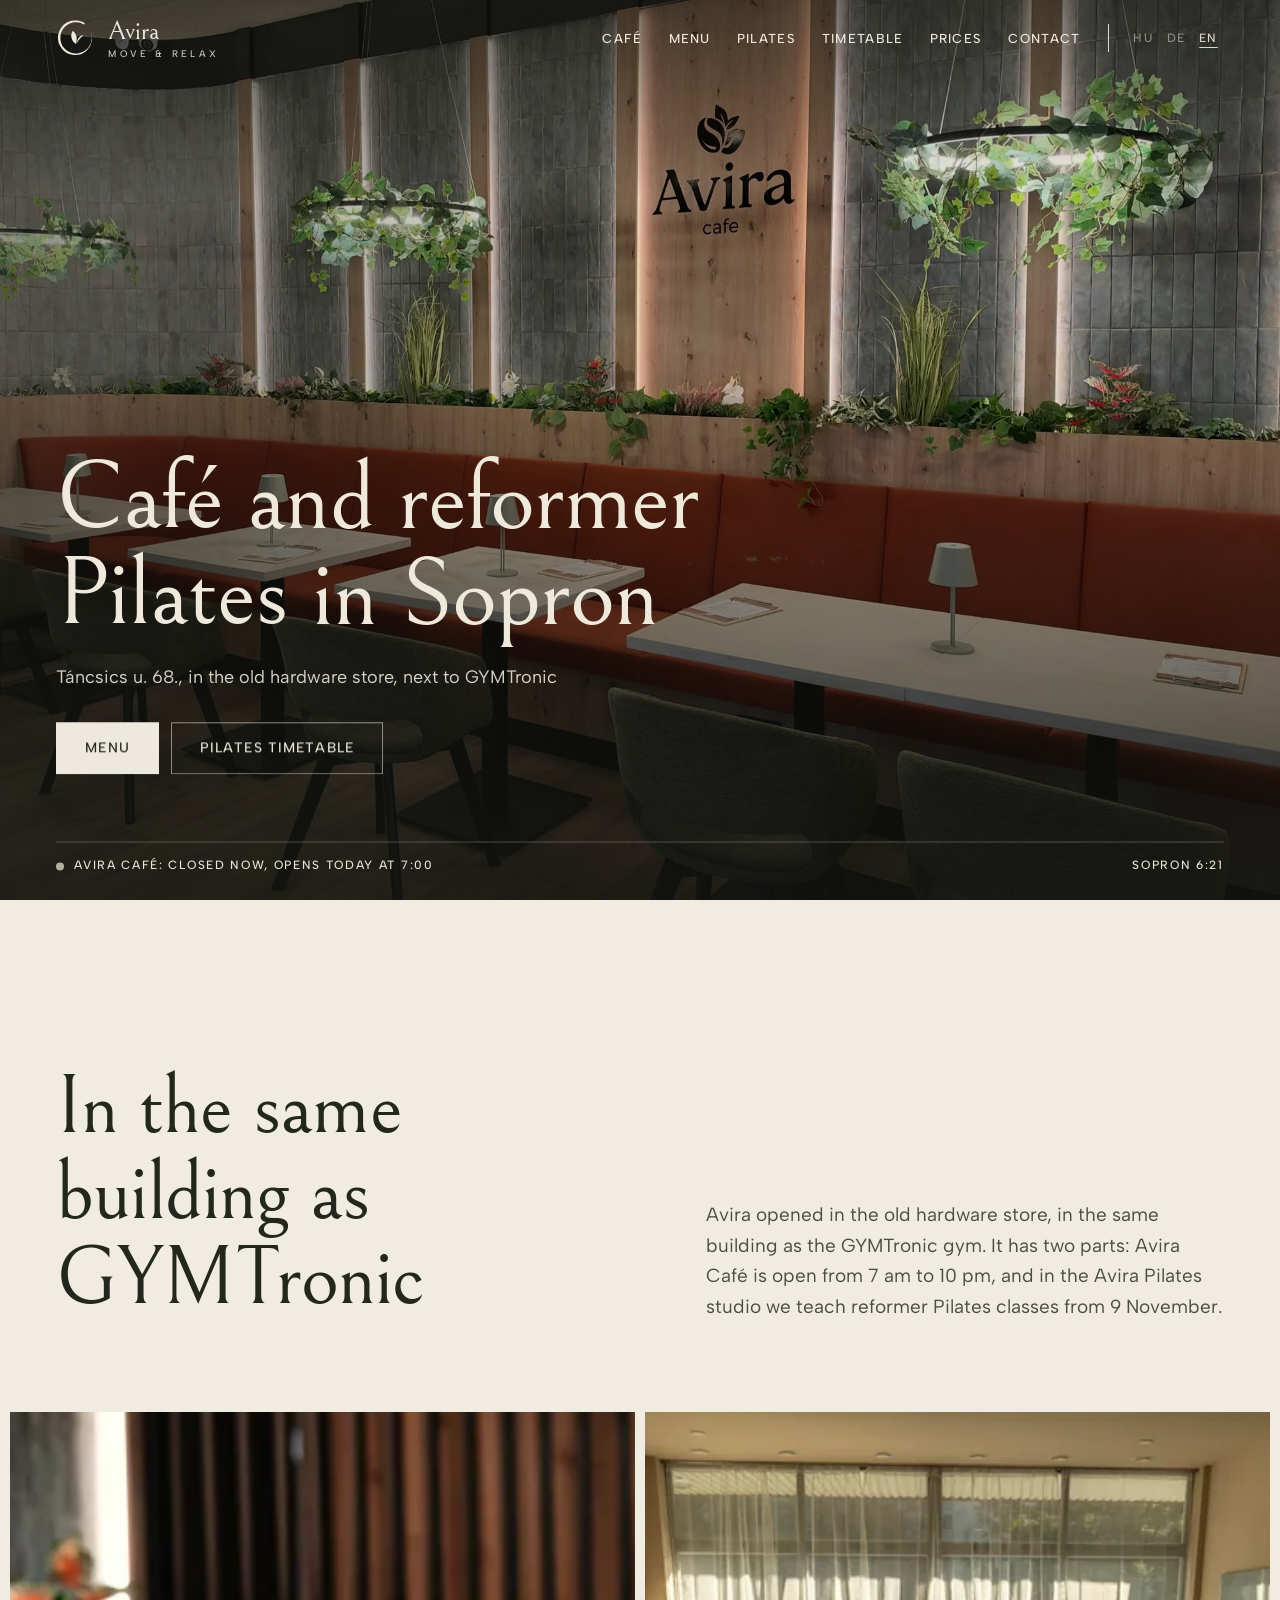
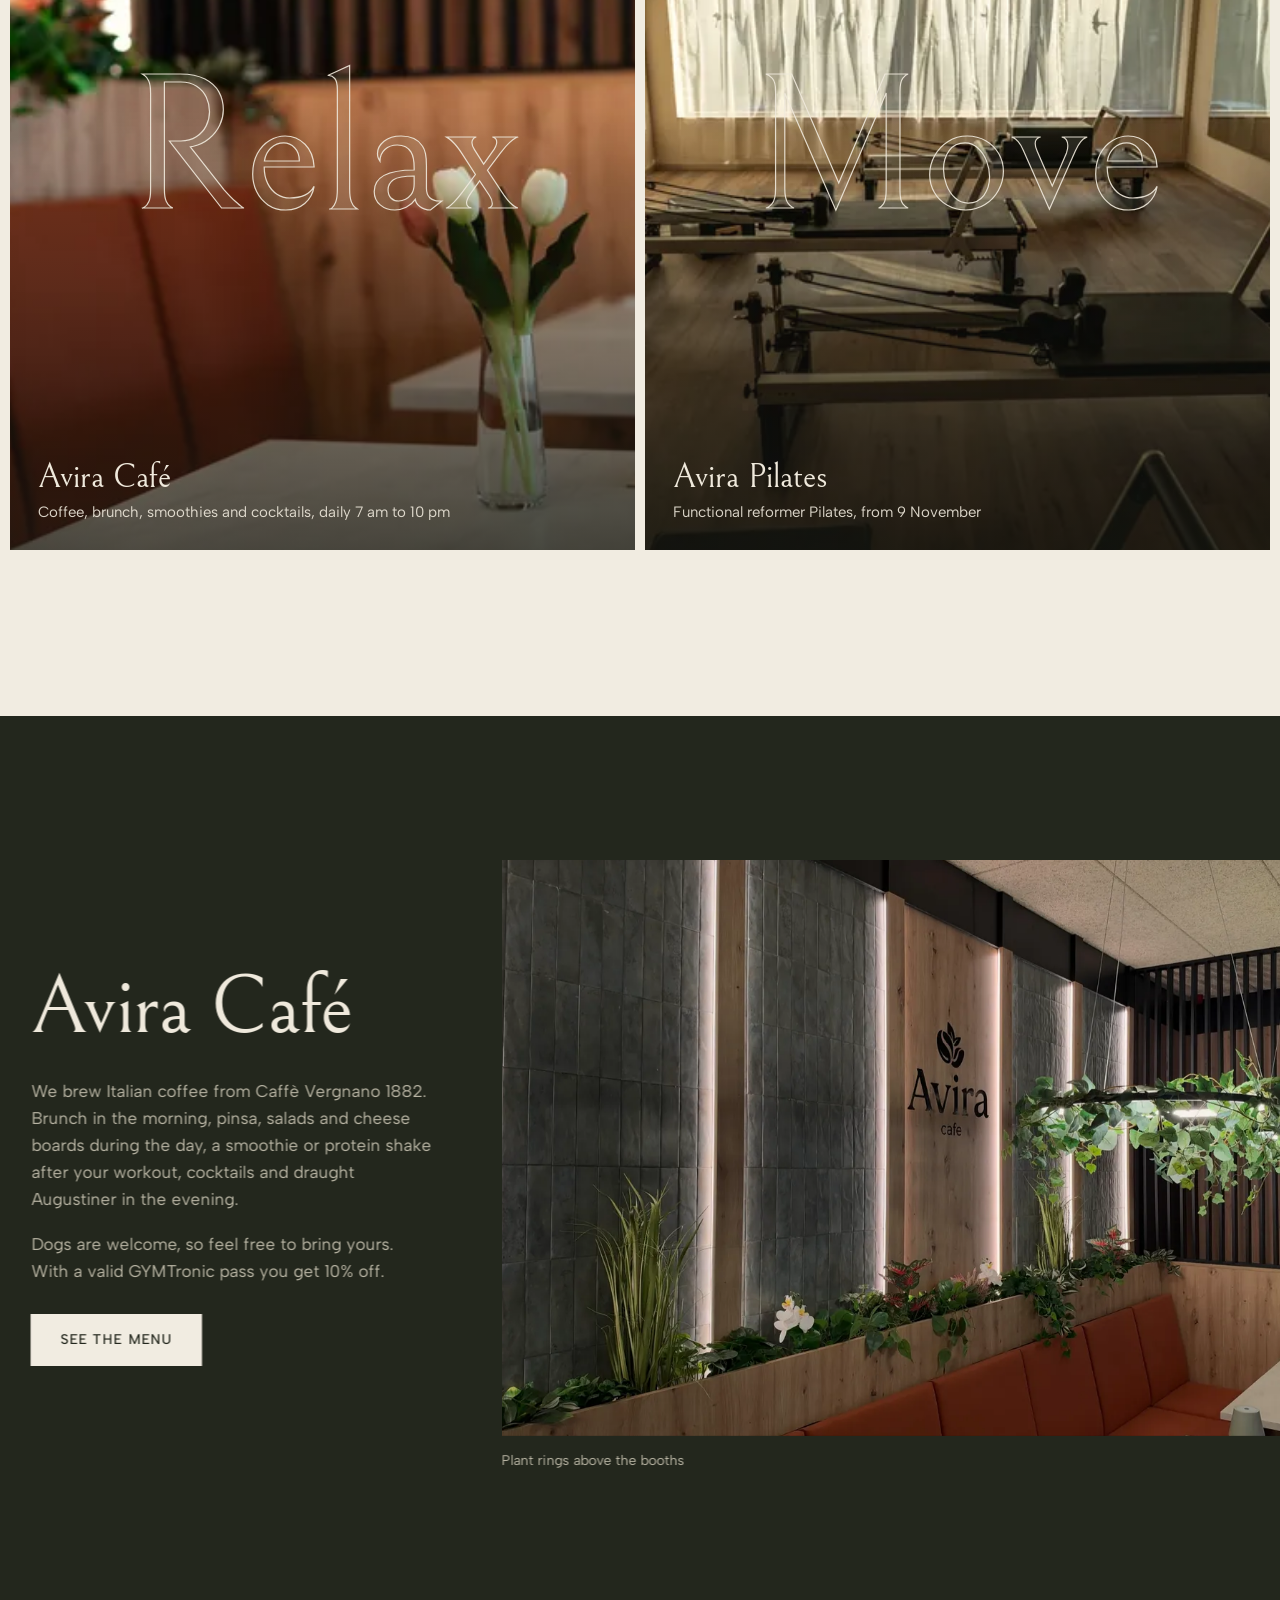
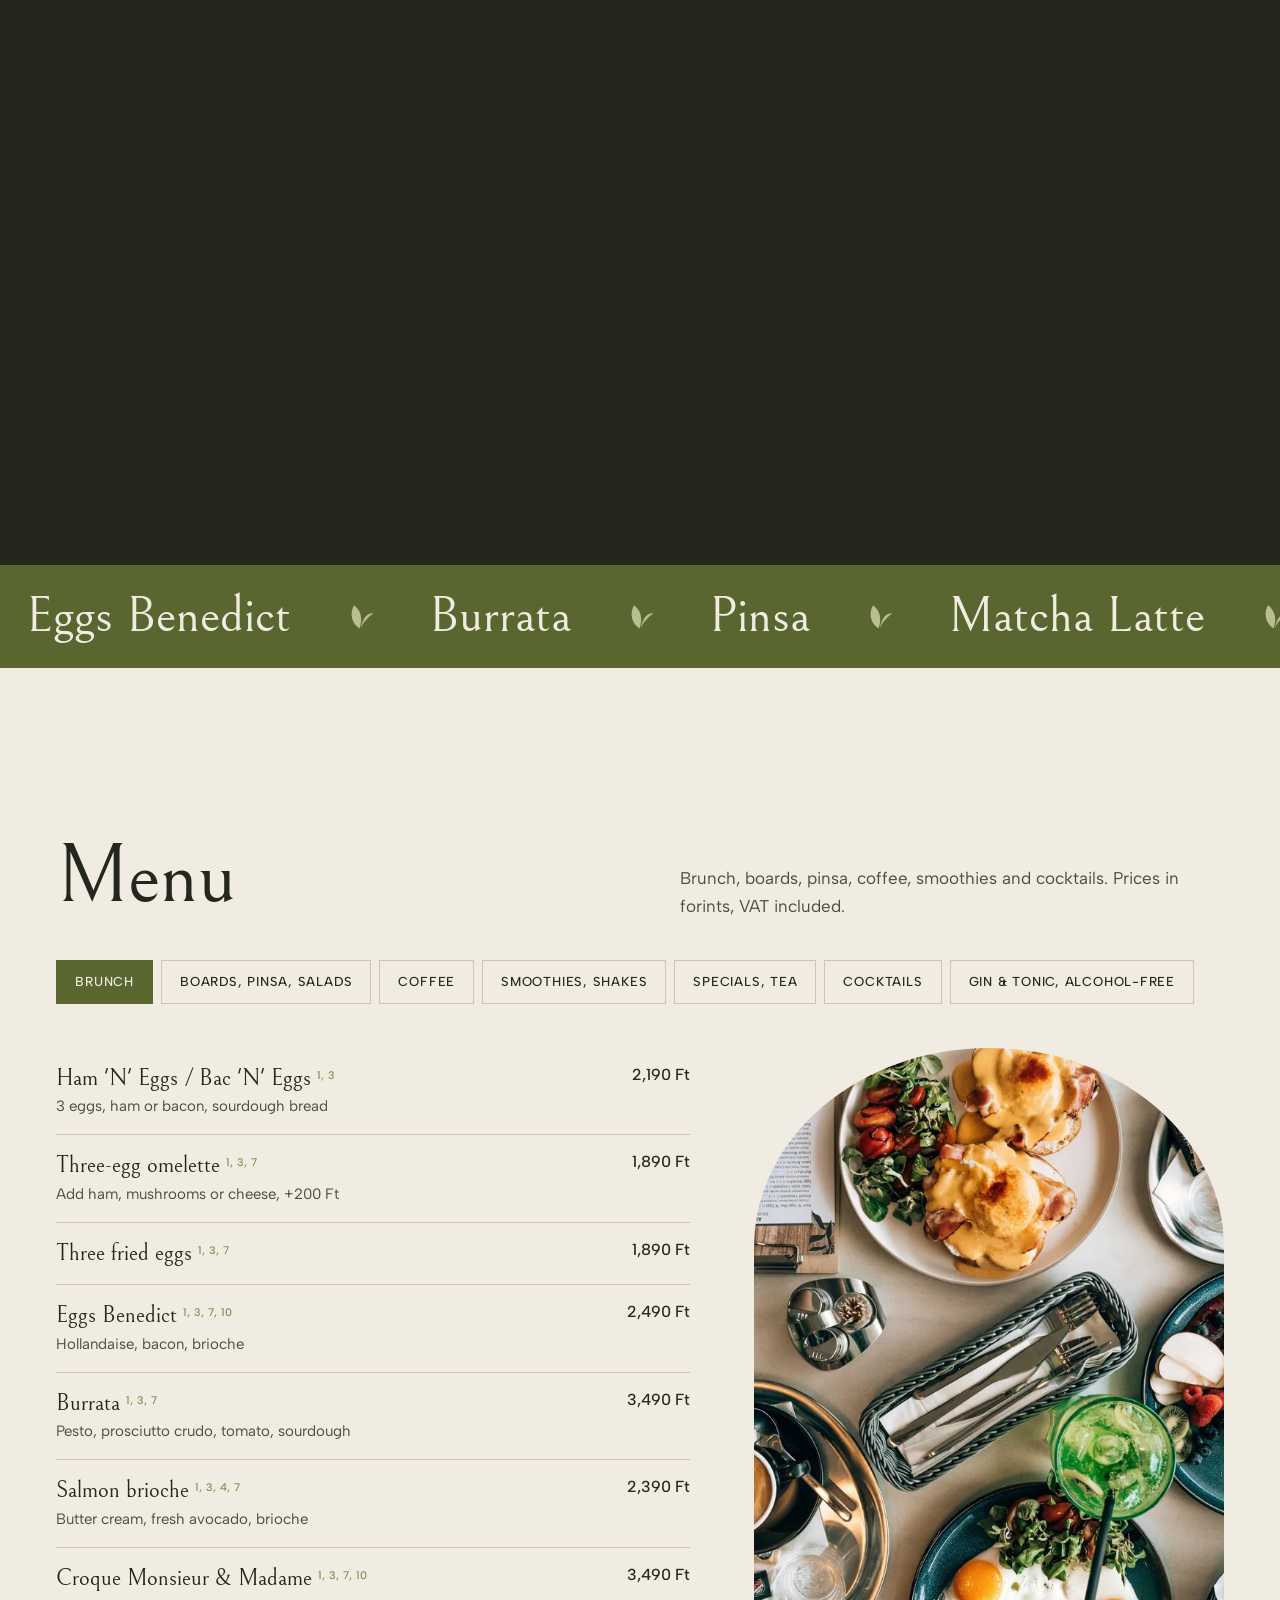
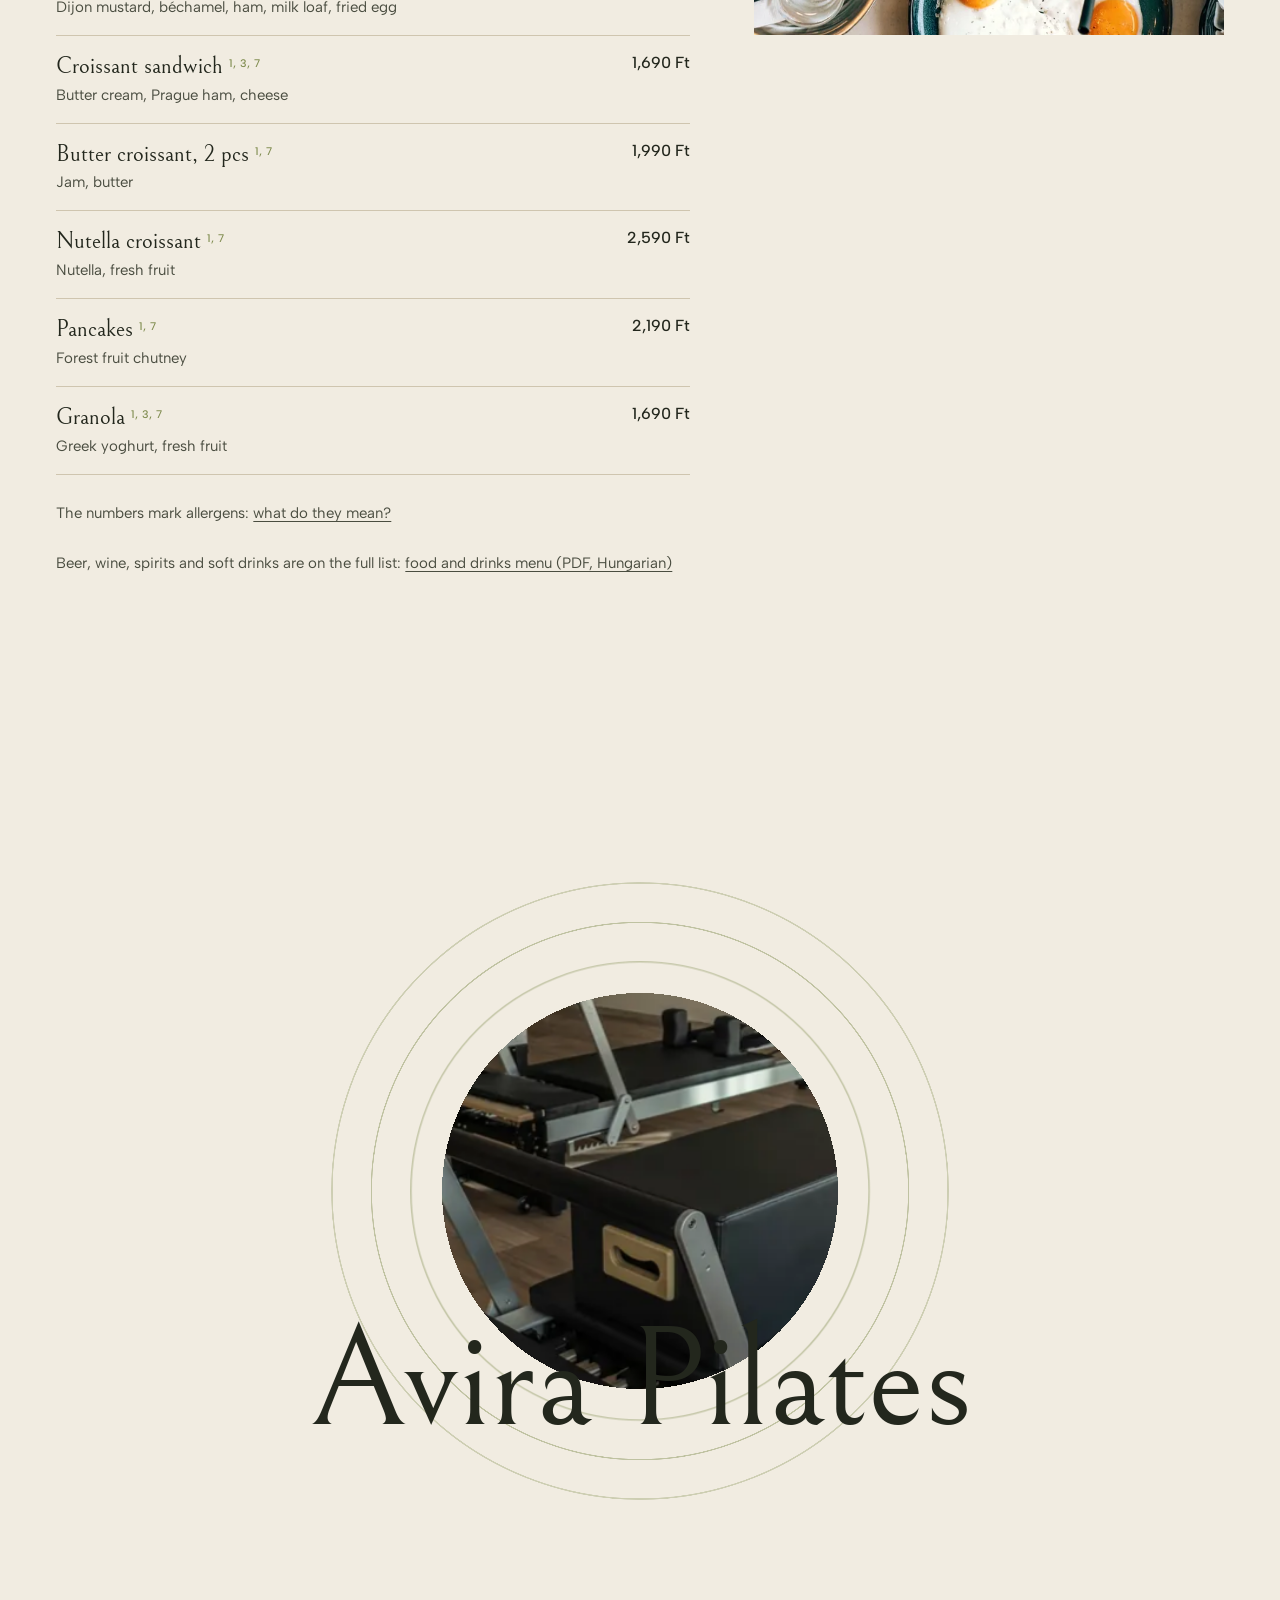
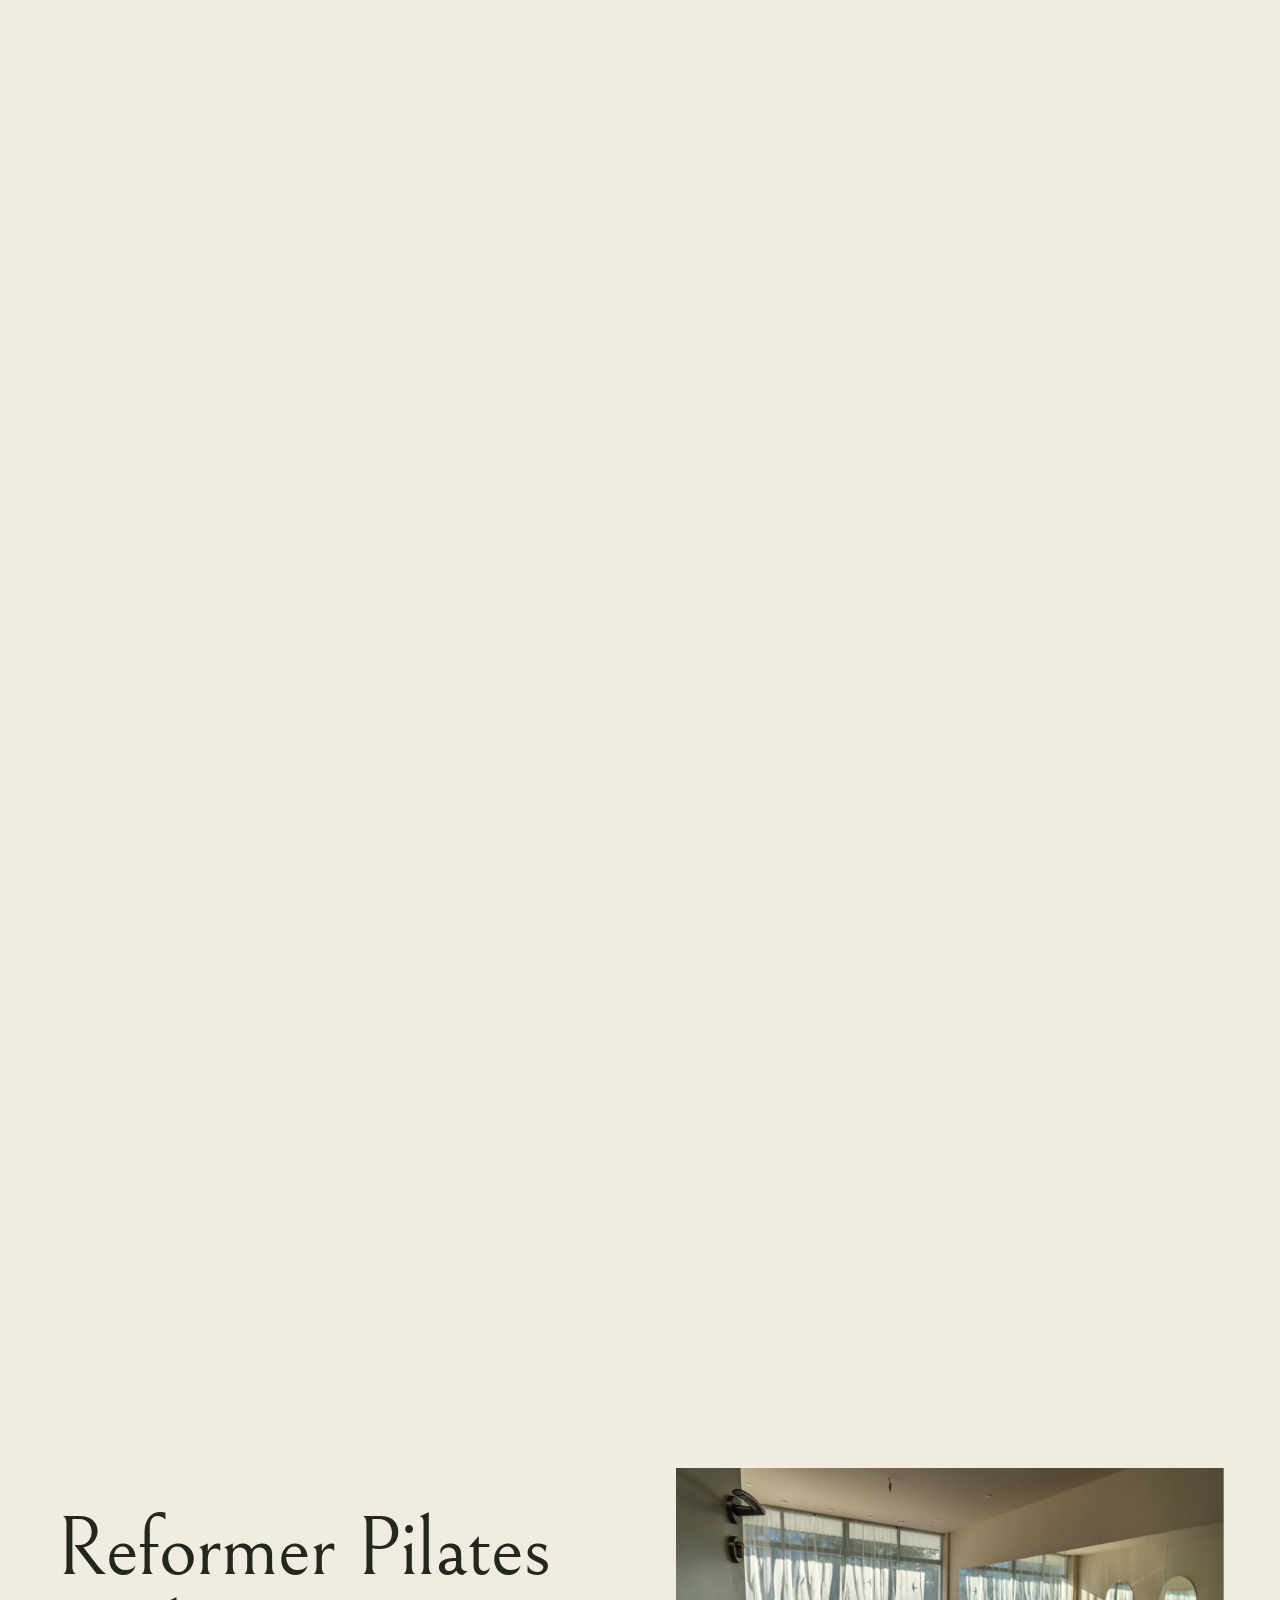
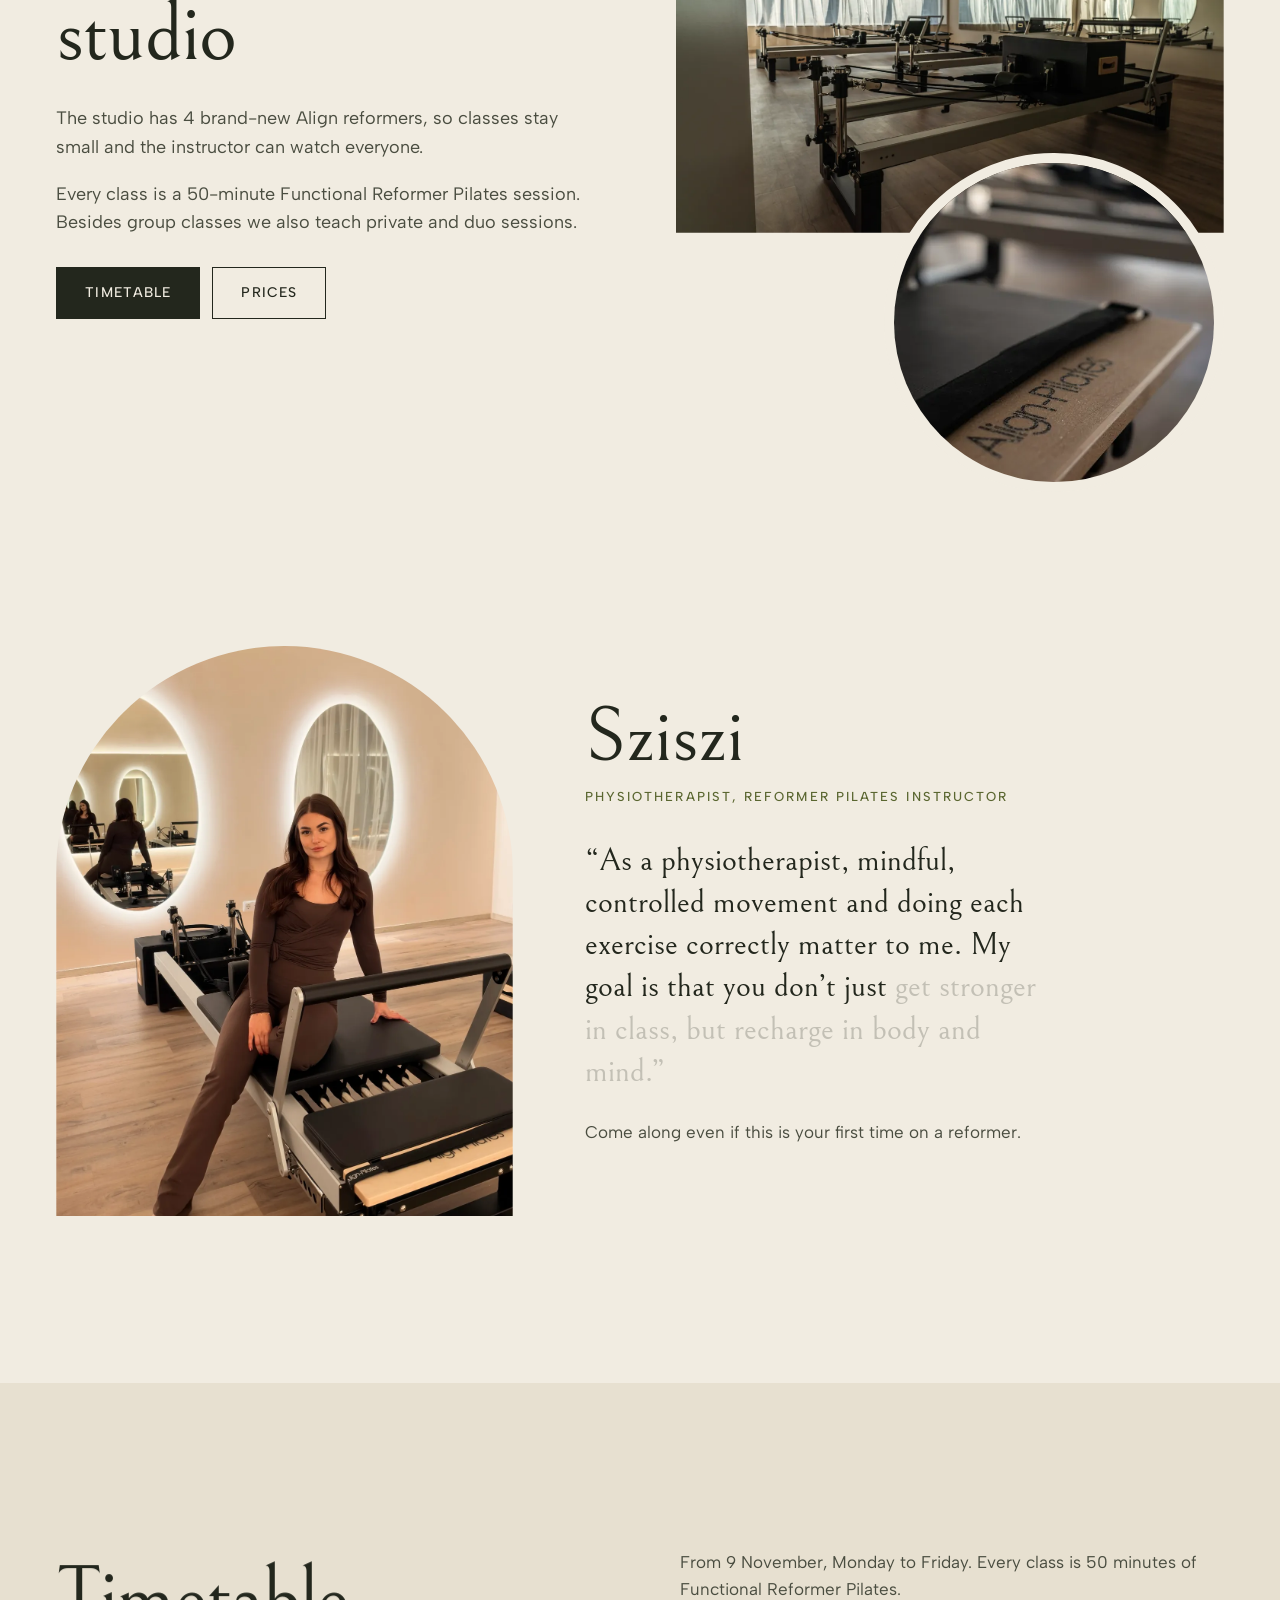
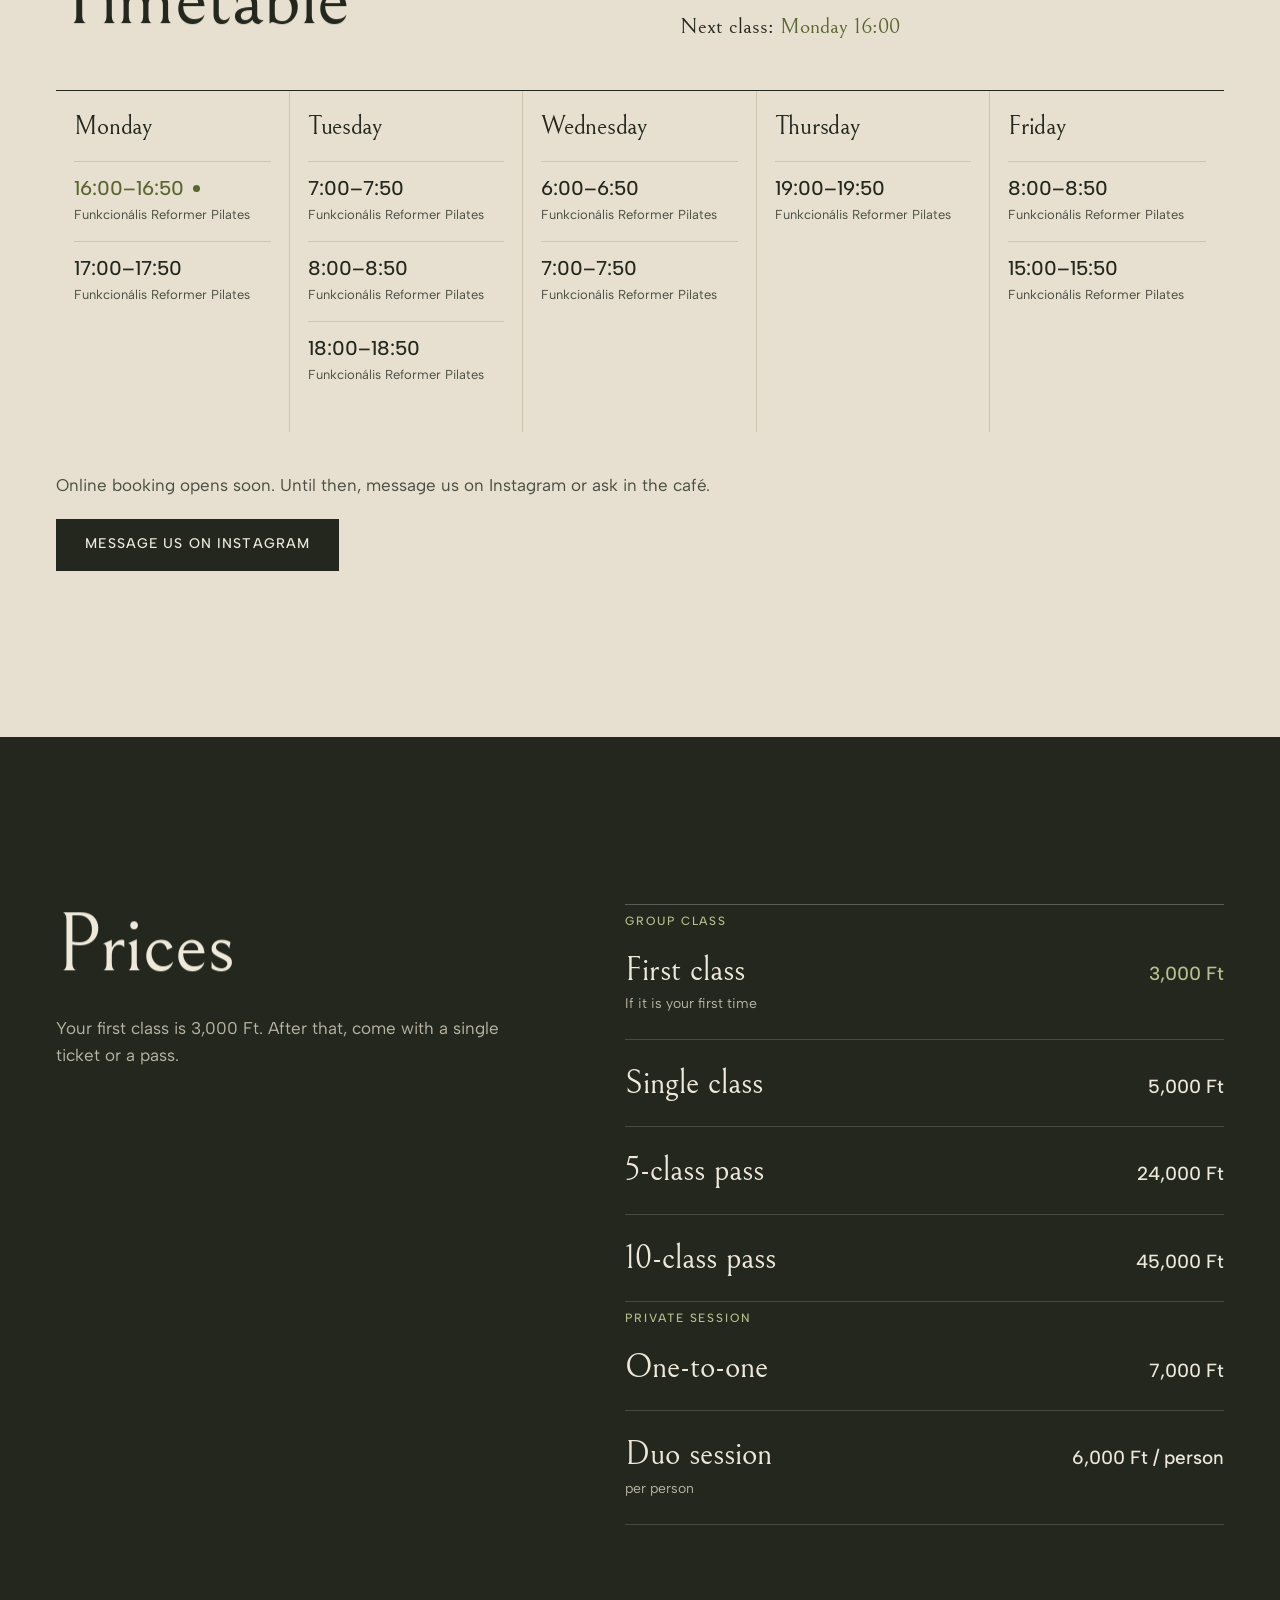
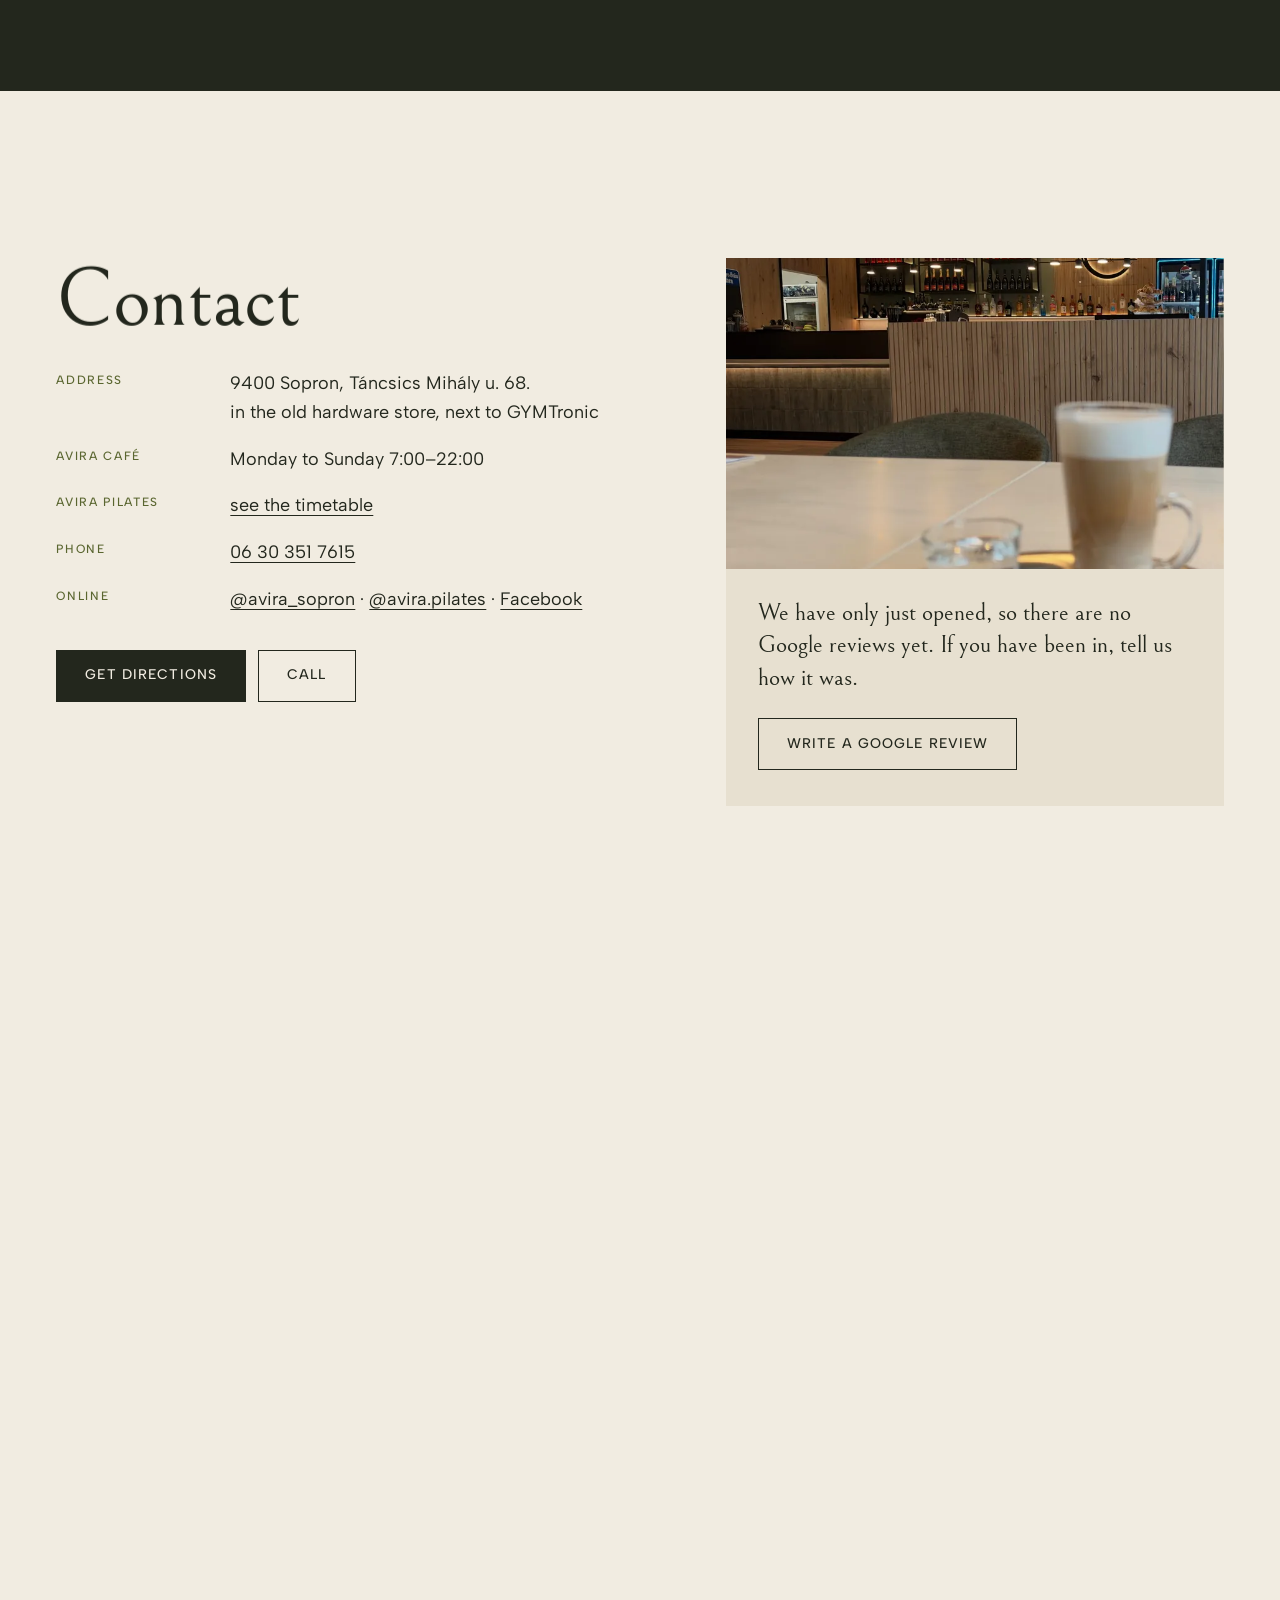
==== site/index.html @ c193406c "Avira Move & Relax bemutató oldal v1: kör-nyitány, térhatású nyitókép, körtükrön át a pilates teremb" ====
<!doctype html>
<html lang="hu" class="no-js">
<head>
<meta charset="utf-8">
<meta name="viewport" content="width=device-width, initial-scale=1, viewport-fit=cover">
<title>Avira Move &amp; Relax · Kávézó és reformer pilates Sopronban</title>
<meta name="description" content="Avira Café és Avira Pilates Sopronban, a Táncsics u. 68. alatt, a régi vasáruházban, a GYMTronic mellett. A kávézó minden nap 7 és 22 óra között van nyitva, a reformer pilates órák november 9-én indulnak.">
<meta name="robots" content="noindex">
<meta name="theme-color" content="#23271d">
<meta property="og:title" content="Avira Move & Relax, Sopron">
<meta property="og:description" content="Kávézó és reformer pilates stúdió a Táncsics u. 68. alatt.">
<meta property="og:image" content="img/cafe-boksz-1400.webp">
<link rel="icon" href="data:image/svg+xml,%3Csvg xmlns='http://www.w3.org/2000/svg' viewBox='0 0 40 40'%3E%3Crect width='40' height='40' fill='%23f1ece1'/%3E%3Cpath fill='%235a6630' d='M19.5 33C11 27 8 17 13.5 7c8 6 10 16 6 26zM21 33c3-8 8.5-12.5 14-17-6.5-.5-12 5-14 17z'/%3E%3C/svg%3E">
<link rel="preload" href="fonts/bellefair-latin-400-normal.woff2" as="font" type="font/woff2" crossorigin>
<link rel="preload" href="fonts/albert-sans-latin-400-normal.woff2" as="font" type="font/woff2" crossorigin>
<link rel="preload" href="img/cafe-boksz-1400.webp?v=1" as="image" media="(max-width: 1100px)">
<link rel="preload" href="img/cafe-boksz-2200.webp?v=1" as="image" media="(min-width: 1101px)">
<link rel="stylesheet" href="css/style.css?v=1">
<script>
  (function () {
    var h = document.documentElement; h.className = h.className.replace('no-js', 'js');
    var q = location.search, rm = matchMedia('(prefers-reduced-motion: reduce)').matches, sd = navigator.connection && navigator.connection.saveData;
    var seen = false; try { seen = sessionStorage.getItem('avira-gate') === '1'; } catch (e) {}
    if (!seen && !location.hash && !rm && !sd && q.indexOf('nogate') < 0 && (window.scrollY || 0) < 40) {
      h.classList.add('gate-on');
      setTimeout(function () { if (!h.classList.contains('gate-run')) h.classList.remove('gate-on'); }, 3000);
    }
    try { var l = localStorage.getItem('avira-lang'); if (l && l !== 'hu') h.setAttribute('data-lang-pending', l); } catch (e) {}
  })();
</script>
</head>
<body>
<a class="skip" href="#hely" data-i18n="skip">Ugrás a tartalomhoz</a>

<svg width="0" height="0" style="position:absolute" aria-hidden="true">
  <defs>
    <path id="enso" d="M54.4 -87.0 L52.2 -89.7 L49.7 -91.9 L47.1 -93.9 L44.3 -95.6 L41.4 -97.2 L38.4 -98.6 L35.3 -99.9 L31.9 -100.1 L28.8 -101.2 L25.7 -102.3 L22.6 -103.3 L19.4 -104.2 L16.2 -105.0 L12.9 -105.7 L9.6 -106.3 L6.3 -106.6 L3.0 -106.8 L-0.4 -106.8 L-3.7 -106.7 L-7.0 -106.5 L-10.4 -106.2 L-13.7 -106.0 L-17.0 -105.7 L-20.4 -105.4 L-23.7 -105.0 L-27.1 -104.5 L-30.4 -103.9 L-33.7 -103.1 L-36.9 -102.2 L-40.2 -101.1 L-43.3 -99.8 L-46.4 -98.5 L-49.5 -97.1 L-52.6 -95.6 L-55.6 -94.0 L-58.7 -92.4 L-61.7 -90.8 L-64.6 -89.0 L-67.5 -87.1 L-70.2 -85.0 L-72.9 -82.8 L-75.4 -80.4 L-77.7 -78.0 L-80.0 -75.4 L-82.2 -72.7 L-84.3 -70.0 L-86.4 -67.3 L-88.5 -64.6 L-90.5 -61.9 L-92.5 -59.1 L-94.4 -56.2 L-96.2 -53.3 L-97.8 -50.2 L-99.3 -47.1 L-100.6 -44.0 L-101.8 -40.8 L-103.0 -37.5 L-104.1 -34.3 L-105.1 -31.0 L-106.1 -27.8 L-107.1 -24.5 L-108.0 -21.2 L-108.8 -17.8 L-109.5 -14.4 L-110.0 -11.0 L-110.3 -7.6 L-110.4 -4.1 L-110.3 -0.7 L-110.1 2.8 L-109.7 6.2 L-109.3 9.6 L-108.8 13.0 L-108.3 16.4 L-107.8 19.7 L-107.1 23.1 L-106.3 26.4 L-105.3 29.7 L-104.2 32.9 L-102.9 36.1 L-101.4 39.2 L-99.9 42.2 L-98.3 45.2 L-96.6 48.1 L-94.9 51.0 L-93.2 54.0 L-91.5 56.9 L-89.8 59.7 L-87.9 62.6 L-86.0 65.3 L-83.9 68.0 L-81.7 70.5 L-79.4 72.9 L-77.0 75.3 L-74.4 77.5 L-71.9 79.7 L-69.3 81.8 L-66.6 83.8 L-64.0 85.9 L-61.3 87.8 L-58.5 89.7 L-55.7 91.5 L-52.7 93.1 L-49.7 94.5 L-46.6 95.7 L-43.4 96.8 L-40.3 97.8 L-37.1 98.6 L-33.9 99.4 L-30.7 100.2 L-27.5 100.9 L-24.3 101.7 L-21.1 102.3 L-17.9 102.9 L-14.6 103.3 L-11.4 103.6 L-8.1 103.7 L-4.9 103.7 L-1.6 103.6 L1.6 103.3 L4.8 103.1 L8.0 102.7 L11.2 102.4 L14.4 102.0 L17.6 101.6 L20.8 101.1 L23.9 100.4 L27.0 99.6 L30.1 98.6 L33.1 97.4 L36.0 96.1 L38.9 94.6 L41.7 93.1 L44.5 91.5 L47.2 89.9 L49.9 88.2 L52.6 86.6 L55.2 84.8 L57.8 83.0 L60.3 81.0 L62.6 78.9 L64.9 76.7 L67.1 74.4 L69.1 72.1 L71.1 69.6 L73.1 67.2 L75.0 64.8 L76.9 62.4 L78.8 59.9 L80.7 57.5 L82.5 55.0 L84.2 52.4 L85.8 49.7 L87.2 47.0 L88.5 44.1 L89.6 41.3 L90.5 38.3 L91.3 35.3 L92.4 32.4 L93.3 29.6 L94.3 26.6 L95.2 23.7 L96.0 20.8 L96.7 17.8 L97.3 14.8 L97.6 11.7 L97.8 8.6 L97.9 5.6 L97.8 2.5 L97.6 -0.5 L97.4 -3.6 L97.2 -6.6 L97.0 -9.7 L96.7 -12.7 L96.3 -15.7 L95.9 -18.7 L95.4 -21.7 L94.7 -24.7 L94.0 -27.7 L93.0 -30.6 L92.0 -33.5 L91.2 -33.2 L92.1 -30.3 L92.9 -27.4 L93.7 -24.5 L94.4 -21.5 L95.1 -18.6 L95.7 -15.6 L96.1 -12.6 L96.4 -9.6 L96.6 -6.6 L96.8 -3.6 L96.6 -0.5 L96.3 2.5 L96.0 5.5 L95.5 8.4 L95.0 11.4 L94.6 14.3 L94.1 17.3 L93.6 20.2 L93.0 23.2 L92.4 26.1 L91.6 29.0 L90.7 31.9 L89.6 34.7 L88.2 37.3 L86.7 39.9 L85.2 42.5 L83.7 45.1 L82.2 47.6 L80.7 50.2 L79.2 52.7 L77.6 55.2 L75.9 57.7 L74.1 60.1 L72.2 62.4 L70.1 64.5 L68.0 66.6 L65.7 68.5 L63.4 70.3 L61.0 72.1 L58.6 73.8 L56.2 75.5 L53.8 77.2 L51.4 78.9 L48.9 80.5 L46.4 82.0 L43.8 83.3 L41.1 84.6 L38.4 85.7 L35.6 86.7 L32.8 87.6 L30.1 88.5 L27.3 89.3 L24.5 90.1 L21.7 91.0 L18.9 91.8 L16.0 92.6 L13.2 93.3 L10.3 93.8 L7.3 94.2 L4.4 94.4 L1.4 94.5 L-1.5 94.4 L-4.4 94.3 L-7.4 94.0 L-10.3 93.8 L-13.2 93.4 L-16.2 93.1 L-19.1 92.7 L-22.0 92.1 L-24.9 91.5 L-27.7 90.7 L-30.5 89.7 L-33.3 88.5 L-35.9 87.3 L-38.6 85.9 L-41.1 84.5 L-43.7 83.1 L-46.3 81.7 L-48.8 80.2 L-51.4 78.8 L-53.9 77.3 L-56.4 75.7 L-58.9 74.1 L-61.2 72.3 L-63.5 70.3 L-65.6 68.3 L-67.7 66.2 L-69.7 64.1 L-71.7 61.9 L-73.7 59.7 L-75.7 57.4 L-77.6 55.2 L-79.5 52.9 L-81.3 50.5 L-83.0 48.0 L-84.5 45.4 L-85.9 42.8 L-87.1 40.0 L-88.1 37.2 L-89.1 34.4 L-90.0 31.5 L-90.8 28.7 L-91.6 25.8 L-92.4 23.0 L-93.1 20.1 L-93.8 17.2 L-94.4 14.3 L-94.8 11.3 L-95.1 8.3 L-95.3 5.4 L-95.3 2.4 L-95.2 -0.6 L-95.0 -3.6 L-94.8 -6.5 L-94.6 -9.5 L-94.4 -12.5 L-94.2 -15.4 L-93.9 -18.4 L-93.6 -21.4 L-93.1 -24.4 L-92.4 -27.3 L-91.5 -30.2 L-90.5 -33.0 L-89.4 -35.8 L-88.1 -38.5 L-86.8 -41.2 L-85.4 -43.9 L-84.0 -46.5 L-82.6 -49.2 L-81.1 -51.8 L-79.5 -54.3 L-77.8 -56.8 L-76.0 -59.2 L-74.0 -61.5 L-72.0 -63.7 L-69.8 -65.7 L-67.5 -67.7 L-65.2 -69.6 L-63.0 -71.5 L-60.7 -73.4 L-58.4 -75.3 L-56.0 -77.2 L-53.7 -79.1 L-51.3 -80.8 L-48.8 -82.5 L-46.3 -84.1 L-43.6 -85.5 L-40.9 -86.8 L-38.2 -88.0 L-35.4 -89.1 L-32.6 -90.1 L-29.8 -91.2 L-26.9 -92.2 L-24.1 -93.1 L-21.2 -94.0 L-18.3 -94.8 L-15.4 -95.5 L-12.4 -96.0 L-9.4 -96.3 L-6.4 -96.4 L-3.3 -96.4 L-0.3 -96.2 L2.7 -96.0 L5.7 -95.8 L8.6 -95.5 L11.6 -95.2 L14.6 -94.9 L17.6 -94.5 L20.5 -94.0 L23.5 -93.4 L26.4 -92.7 L29.3 -91.8 L31.8 -89.8 L34.5 -88.7 L37.3 -87.6 L40.1 -86.5 L42.8 -85.4 L45.6 -84.3 L48.5 -83.3 L51.6 -82.6Z"/>
    <path id="leaf" d="M19.5 33C11 27 8 17 13.5 7c8 6 10 16 6 26zM21 33c3-8 8.5-12.5 14-17-6.5-.5-12 5-14 17z"/>
  </defs>
</svg>

<!-- nyitány: ecsetvonásos kör, benne a levél; a kör kinyílik, mögötte a kávézó -->
<div class="gate" id="gate" aria-hidden="true">
  <div class="gate__mark">
    <svg class="gate__enso" viewBox="-122 -122 244 244"><use href="#enso"/></svg>
    <svg class="gate__leaf" viewBox="0 0 40 40"><use href="#leaf"/></svg>
  </div>
  <p class="gate__word"><span>A</span><span>v</span><span>i</span><span>r</span><span>a</span></p>
  <p class="gate__sub">Move &amp; Relax</p>
  <div class="gate__hole"><div class="gate__ph"><img src="img/cafe-boksz-1400.webp?v=1" alt=""></div></div>
</div>

<header class="nav" id="nav">
  <a class="brand" href="#top" aria-label="Avira Move &amp; Relax">
    <svg class="brand__mark" viewBox="-122 -122 244 244" aria-hidden="true"><use href="#enso"/><svg x="-62" y="-66" width="124" height="124" viewBox="0 0 40 40"><use href="#leaf"/></svg></svg>
    <span class="brand__name">Avira<small>Move &amp; Relax</small></span>
  </a>
  <nav class="nav__links" id="navLinks" aria-label="Fő menü">
    <a href="#kavezo" data-i18n="nav.cafe">Kávézó</a>
    <a href="#etlap" data-i18n="nav.menu">Étlap</a>
    <a href="#pilates" data-i18n="nav.pilates">Pilates</a>
    <a href="#orarend" data-i18n="nav.time">Órarend</a>
    <a href="#arak" data-i18n="nav.prices">Árak</a>
    <a href="#elerhetoseg" data-i18n="nav.contact">Elérhetőség</a>
  </nav>
  <div class="nav__lang" role="group" aria-label="Nyelv">
    <button type="button" data-lang="hu" aria-pressed="true">HU</button>
    <button type="button" data-lang="de" aria-pressed="false">DE</button>
    <button type="button" data-lang="en" aria-pressed="false">EN</button>
  </div>
  <button class="burger" id="burger" type="button" aria-expanded="false" aria-controls="navLinks"><span class="sr" data-i18n="nav.open">Menü</span><i></i><i></i></button>
</header>

<main id="main">
  <section class="hero" id="top" data-cur="dark">
    <div class="hero__stack">
      <img class="hero__img" src="img/cafe-boksz-1400.webp?v=1" srcset="img/cafe-boksz-800.webp?v=1 800w, img/cafe-boksz-1400.webp?v=1 1400w, img/cafe-boksz-2200.webp?v=1 2200w" sizes="100vw" alt="Az Avira Café terrakotta színű bokszai, fölöttük növénykoszorús lámpák a lécfal előtt" fetchpriority="high">
    </div>
    <div class="hero__shade" aria-hidden="true"></div>
    <div class="hero__in">
      <h1 class="hero__title" id="heroTitle" data-i18n="hero.title">Kávézó és reformer pilates Sopronban</h1>
      <p class="hero__addr" data-i18n="hero.addr">Táncsics u. 68., a régi vasáruházban, a GYMTronic mellett</p>
      <div class="hero__btns">
        <a class="btn btn--light" href="#etlap" data-i18n="hero.menu">Étlap</a>
        <a class="btn btn--ghost" href="#orarend" data-i18n="hero.time">Pilates órarend</a>
      </div>
    </div>
    <div class="hero__bar">
      <p class="live" id="live"><i class="live__dot"></i><span id="liveTxt">Avira Café: minden nap 7–22</span></p>
      <p class="hero__clock" aria-hidden="true">Sopron <span id="clock">--:--</span></p>
    </div>
  </section>

  <section class="sec hely" id="hely">
    <div class="wrap hely__head">
      <h2 class="lm" data-i18n="hely.title">Egy épületben a GYMTronic edzőteremmel</h2>
      <p class="hely__p" data-i18n="hely.p">Az Avira a régi vasáruházban nyílt meg, ugyanott, ahol a GYMTronic edzőterem van. Két részből áll: az Avira Café reggel 7-től este 10-ig vár, az Avira Pilates stúdióban pedig november 9-től tartunk reformer pilates órákat.</p>
    </div>
    <div class="duo" id="duo">
      <a class="duo__p duo__p--relax" href="#kavezo">
        <span class="duo__ph"><img src="img/cafe-tulipan-1400.webp?v=1" srcset="img/cafe-tulipan-800.webp?v=1 800w, img/cafe-tulipan-1400.webp?v=1 1400w" sizes="(min-width: 900px) 60vw, 100vw" alt="Tulipánok a kávézó asztalán, mögöttük a lécfal" loading="lazy"></span>
        <span class="duo__big" aria-hidden="true">Relax</span>
        <span class="duo__txt"><b>Avira Café</b><span data-i18n="duo.cafe">Kávé, brunch, smoothie és koktél, minden nap 7–22</span></span>
      </a>
      <a class="duo__p duo__p--move" href="#pilates">
        <span class="duo__ph"><img src="img/pilates-terem-1400.webp?v=1" srcset="img/pilates-terem-800.webp?v=1 800w, img/pilates-terem-1400.webp?v=1 1400w" sizes="(min-width: 900px) 60vw, 100vw" alt="Reformer gépek a világos pilates teremben, kerek tükrökkel" loading="lazy"></span>
        <span class="duo__big" aria-hidden="true">Move</span>
        <span class="duo__txt"><b>Avira Pilates</b><span data-i18n="duo.pil">Funkcionális reformer pilates, november 9-től</span></span>
      </a>
    </div>
  </section>

  <section class="sec tour" id="kavezo" data-cur="dark">
    <div class="tour__pin" id="tourPin">
     <div class="tour__stick">
      <div class="tour__track" id="tourTrack">
        <div class="tour__intro">
          <h2 class="lm" data-i18n="cafe.title">Avira Café</h2>
          <p data-i18n="cafe.p1">Olasz Caffè Vergnano 1882 kávét főzünk. Reggel brunch, napközben pinsa, saláta és sajttál, edzés után smoothie vagy fehérjeshake, este koktél és csapolt Augustiner.</p>
          <p data-i18n="cafe.p2">Kutyabarát hely vagyunk, a kutyádat is nyugodtan hozhatod. Érvényes GYMTronic-bérlettel 10% kedvezményt kapsz.</p>
          <a class="btn btn--light" href="#etlap" data-i18n="cafe.btn">Az étlap</a>
        </div>
        <figure class="tour__ph tour__ph--w"><span><img src="img/cafe-sarok-1400.webp?v=1" alt="" loading="lazy"></span><figcaption data-i18n="tour.c1">Növénykoszorúk a bokszok fölött</figcaption></figure>
        <figure class="tour__ph tour__ph--t"><span><img src="img/cafe-felirat-800.webp?v=1" alt="" loading="lazy"></span><figcaption data-i18n="tour.c2">Az Avira felirat a lécfalon</figcaption></figure>
        <figure class="tour__ph tour__ph--w"><span><img src="img/cafe-pult-1400.webp?v=1" alt="" loading="lazy"></span><figcaption data-i18n="tour.c3">A pult és a hűtővitrin</figcaption></figure>
        <figure class="tour__ph tour__ph--s"><span><img src="img/kutya-604.webp?v=1" alt="" loading="lazy"></span><figcaption data-i18n="tour.c4">Kutyabarát hely vagyunk</figcaption></figure>
        <figure class="tour__ph tour__ph--w"><span><img src="img/cafe-fotelek-1400.webp?v=1" alt="" loading="lazy"></span><figcaption data-i18n="tour.c5">Fotelek a kisebb asztaloknál</figcaption></figure>
        <figure class="tour__ph tour__ph--w"><span><img src="img/bar-polc-1400.webp?v=1" alt="" loading="lazy"></span><figcaption data-i18n="tour.c6">Koktélok és röviditalok este 10-ig</figcaption></figure>
      </div>
     </div>
    </div>
  </section>

  <div class="marq" id="marq" aria-hidden="true"><div class="marq__in" id="marqIn"></div></div>

  <section class="sec menu" id="etlap">
    <div class="wrap">
      <div class="menu__head">
        <h2 class="lm" data-i18n="menu.title">Étlap</h2>
        <p data-i18n="menu.lede">Brunch, tálak, pinsa, kávé, smoothie és koktél. Az árak forintban értendők, és tartalmazzák az ÁFA-t.</p>
      </div>
      <div class="tabs" role="tablist" id="tabs" aria-label="Étlap"></div>
      <div class="menu__body">
        <div class="menu__list" id="menuList" role="tabpanel"></div>
        <figure class="menu__photo" id="menuPhoto"><span><img alt="" loading="lazy"></span></figure>
      </div>
      <p class="menu__note"><span data-i18n="menu.al">A számok az allergéneket jelölik:</span> <button type="button" class="link" id="alBtn" aria-expanded="false" data-i18n="menu.alBtn">mit jelentenek?</button></p>
      <p class="menu__al" id="alList" hidden></p>
      <p class="menu__note"><span data-i18n="menu.more">Sörök, borok, röviditalok és üdítők a teljes itallapon:</span> <a class="link" href="https://58c84dc2-ad03-4c55-9b9d-f693c33d48b2.filesusr.com/ugd/da5e4c_2cfbd62332534d759f40d5adbd12f05f.pdf" target="_blank" rel="noopener" data-i18n="menu.pdf">étlap és itallap (PDF)</a></p>
    </div>
  </section>

  <section class="portal" id="portal" aria-label="Avira Pilates">
    <div class="portal__stage">
      <div class="portal__rings" aria-hidden="true"><i></i><i></i><i></i></div>
      <div class="portal__c" id="portalC">
        <div class="portal__img"><img src="img/pilates-tukor-1400.webp?v=1" srcset="img/pilates-tukor-800.webp?v=1 800w, img/pilates-tukor-1400.webp?v=1 1400w, img/pilates-tukor-2200.webp?v=1 2200w" sizes="100vw" alt="A pilates stúdió kerek tükrökkel, zöld növényfallal és reformer gépekkel" loading="lazy"></div>
      </div>
      <p class="portal__t" id="portalT"><span>Avira</span> <span>Pilates</span></p>
      <p class="portal__s" data-i18n="portal.s">Reformer pilates stúdió, november 9-től</p>
    </div>
  </section>

  <section class="sec pil" id="pilates">
    <div class="wrap pil__grid">
      <div class="pil__txt">
        <h2 class="lm" data-i18n="pil.title">Reformer pilates stúdió</h2>
        <p data-i18n="pil.p1">A stúdióban 4 vadonatúj Align reformer gép van, így az órákon kevesen vagytok, és az oktató mindenkire tud figyelni.</p>
        <p data-i18n="pil.p2">Minden óra 50 perces Funkcionális Reformer Pilates. Csoportos órák mellett egyéni és páros órát is tartunk.</p>
        <div class="pil__btns"><a class="btn btn--dark" href="#orarend" data-i18n="pil.btn1">Órarend</a><a class="btn btn--line" href="#arak" data-i18n="pil.btn2">Árak</a></div>
      </div>
      <figure class="pil__ph pil__ph--a"><span><img src="img/pilates-ablak-1400.webp?v=1" alt="Reformer gépek a nagy ablak előtt, függönyön átszűrődő fénnyel" loading="lazy"></span></figure>
      <figure class="pil__ph pil__ph--b"><span><img src="img/align-800.webp?v=1" alt="Align Pilates felirat a reformer gépen" loading="lazy"></span></figure>
    </div>
    <div class="wrap coach">
      <figure class="coach__ph"><span><img src="img/sziszi-1200.webp?v=1" alt="Sziszi, az Avira Pilates oktatója egy reformer gépen ül" loading="lazy"></span></figure>
      <div class="coach__txt">
        <p class="coach__name">Sziszi</p>
        <p class="coach__role" data-i18n="coach.role">gyógytornász, reformer pilates oktató</p>
        <blockquote class="coach__q" id="coachQ" data-i18n="coach.q">„Gyógytornászként fontos számomra a tudatos, kontrollált mozgás és a gyakorlatok helyes kivitelezése. Célom, hogy az órákon ne csak erősödj, hanem testileg-lelkileg is feltöltődj.”</blockquote>
        <p class="coach__p" data-i18n="coach.p">Akkor is gyere nyugodtan, ha most próbálnád ki először a reformer pilatest.</p>
      </div>
    </div>
  </section>

  <section class="sec week" id="orarend">
    <div class="wrap">
      <div class="week__head">
        <h2 class="lm" data-i18n="week.title">Órarend</h2>
        <p data-i18n="week.p">November 9-től, hétfőtől péntekig. Minden óra 50 perces Funkcionális Reformer Pilates.</p>
        <p class="week__next" id="weekNext"></p>
      </div>
      <div class="week__grid" id="weekGrid"></div>
      <p class="week__book" data-i18n="week.book">Az online foglalás hamarosan indul. Addig írj nekünk az Instagramon, vagy kérdezz a kávézóban.</p>
      <a class="btn btn--dark" href="https://www.instagram.com/avira.pilates/" target="_blank" rel="noopener" data-i18n="week.ig">Írok az Instagramon</a>
    </div>
  </section>

  <section class="sec price" id="arak" data-cur="dark">
    <div class="wrap price__grid">
      <div class="price__head">
        <h2 class="lm" data-i18n="price.title">Árak</h2>
        <p data-i18n="price.p">Az első alkalom 3 000 Ft. Utána jöhetsz alkalmi jeggyel vagy bérlettel.</p>
      </div>
      <ul class="price__list" id="priceList"></ul>
    </div>
  </section>

  <section class="sec contact" id="elerhetoseg">
    <div class="wrap contact__grid">
      <div>
        <h2 class="lm" data-i18n="contact.title">Elérhetőség</h2>
        <dl class="contact__dl">
          <dt data-i18n="contact.addr">Cím</dt><dd>9400 Sopron, Táncsics Mihály u. 68.<br><span data-i18n="contact.addr2">a régi vasáruházban, a GYMTronic mellett</span></dd>
          <dt data-i18n="contact.cafe">Avira Café</dt><dd data-i18n="contact.cafeH">Hétfőtől vasárnapig 7:00–22:00</dd>
          <dt data-i18n="contact.pil">Avira Pilates</dt><dd><a class="link" href="#orarend" data-i18n="contact.pilH">az órarend szerint</a></dd>
          <dt data-i18n="contact.tel">Telefon</dt><dd><a class="link" href="tel:+36303517615">06 30 351 7615</a></dd>
          <dt>Online</dt><dd><a class="link" href="https://www.instagram.com/avira_sopron/" target="_blank" rel="noopener">@avira_sopron</a> · <a class="link" href="https://www.instagram.com/avira.pilates/" target="_blank" rel="noopener">@avira.pilates</a> · <a class="link" href="https://www.facebook.com/p/Avira-Move-Relax-61593344377037/" target="_blank" rel="noopener">Facebook</a></dd>
        </dl>
        <div class="contact__btns">
          <a class="btn btn--dark" href="https://www.google.com/maps/dir/?api=1&amp;destination=47.690661,16.5730796" target="_blank" rel="noopener" data-i18n="contact.route">Útvonalterv</a>
          <a class="btn btn--line" href="tel:+36303517615" data-i18n="contact.call">Hívás</a>
        </div>
      </div>
      <div class="rev">
        <figure class="rev__ph"><span><img src="img/cafe-latte-800.webp?v=1" alt="Latte macchiato az asztalon, mellette egy pohár víz" loading="lazy"></span></figure>
        <p class="rev__t" data-i18n="rev.t">Most nyitottunk, ezért még nincs Google-véleményünk. Ha már jártál nálunk, írd meg, milyen volt.</p>
        <a class="btn btn--line" href="https://search.google.com/local/writereview?placeid=ChIJg4y4RAA7bEcRFUO5doP5UZs" target="_blank" rel="noopener" data-i18n="rev.btn">Vélemény írása a Google-on</a>
      </div>
    </div>
  </section>
</main>

<footer class="foot" id="foot" data-cur="dark">
  <div class="foot__mark" aria-hidden="true">
    <svg class="foot__enso" viewBox="-122 -122 244 244"><use href="#enso"/></svg>
    <p class="foot__word">Avira</p>
  </div>
  <div class="foot__grid wrap">
    <p><span class="foot__k" data-i18n="contact.addr">Cím</span>9400 Sopron, Táncsics M. u. 68.</p>
    <p><span class="foot__k" data-i18n="foot.open">Nyitvatartás</span><span data-i18n="foot.openV">Café: minden nap 7–22</span></p>
    <p><span class="foot__k" data-i18n="contact.tel">Telefon</span><a href="tel:+36303517615">06 30 351 7615</a></p>
  </div>
  <p class="foot__small wrap"><span data-i18n="foot.company">Üzemeltető: Hajnal Bolt Kft. · Üzletvezető: Meszlényi László</span> · <span data-i18n="foot.photos">Fotók: Avira Move &amp; Relax</span> · <button type="button" class="link" id="privBtn" aria-expanded="false" data-i18n="foot.priv">Adatkezelés</button><br><span class="foot__priv" id="priv" hidden data-i18n="foot.privT">Ez az oldal nem használ sütiket, és nem gyűjt személyes adatot. A választott nyelvet a böngésződ jegyzi meg.</span><span data-i18n="foot.demo">Bemutató oldal, nem az Avira hivatalos weboldala.</span> · <span data-i18n="foot.made">Készítette: kettő</span></p>
</footer>

<script src="js/gsap.min.js?v=1" defer></script>
<script src="js/ScrollTrigger.min.js?v=1" defer></script>
<script src="js/lenis.min.js?v=1" defer></script>
<script src="js/main.js?v=1" defer></script>
</body>
</html>
---- site/css/style.css ----
/* Avira Move & Relax – bemutató oldal. Színek a helyből: olívazöld logó, krém, világos tölgy lécfal, terrakotta boksz, sötét kőfal. */
@font-face { font-family: 'Bellefair'; font-weight: 300 400; font-style: normal; font-display: swap; src: url(../fonts/bellefair-latin-400-normal.woff2) format('woff2'); unicode-range: U+0000-00FF, U+0131, U+0152-0153, U+02BB-02BC, U+02C6, U+02DA, U+02DC, U+2000-206F, U+20AC, U+2122, U+2212, U+FEFF, U+FFFD; }
@font-face { font-family: 'Bellefair'; font-weight: 300 400; font-style: normal; font-display: swap; src: url(../fonts/bellefair-latin-ext-400-normal.woff2) format('woff2'); unicode-range: U+0100-02BA, U+02BD-02C5, U+02C7-02CC, U+02CE-02D7, U+02DD-02FF, U+1E00-1E9F, U+2020, U+20A0-20AB, U+20AD-20C0, U+2C60-2C7F, U+A720-A7FF; }
@font-face { font-family: 'Albert Sans'; font-weight: 400; font-display: swap; src: url(../fonts/albert-sans-latin-400-normal.woff2) format('woff2'); unicode-range: U+0000-00FF, U+2000-206F, U+20AC, U+2212; }
@font-face { font-family: 'Albert Sans'; font-weight: 400; font-display: swap; src: url(../fonts/albert-sans-latin-ext-400-normal.woff2) format('woff2'); unicode-range: U+0100-02BA, U+1E00-1E9F; }
@font-face { font-family: 'Albert Sans'; font-weight: 500; font-display: swap; src: url(../fonts/albert-sans-latin-500-normal.woff2) format('woff2'); unicode-range: U+0000-00FF, U+2000-206F, U+20AC; }
@font-face { font-family: 'Albert Sans'; font-weight: 500; font-display: swap; src: url(../fonts/albert-sans-latin-ext-500-normal.woff2) format('woff2'); unicode-range: U+0100-02BA, U+1E00-1E9F; }
@font-face { font-family: 'Albert Sans'; font-weight: 600; font-display: swap; src: url(../fonts/albert-sans-latin-600-normal.woff2) format('woff2'); unicode-range: U+0000-00FF, U+2000-206F, U+20AC; }
@font-face { font-family: 'Albert Sans'; font-weight: 600; font-display: swap; src: url(../fonts/albert-sans-latin-ext-600-normal.woff2) format('woff2'); unicode-range: U+0100-02BA, U+1E00-1E9F; }

:root {
  --cream: #f1ece1;
  --paper: #e7e0d0;
  --line: #cfc5af;
  --ink: #23271d;
  --ink-2: #4a4d40;
  --moss: #23271d;
  --moss-2: #2d3226;
  --olive: #5a6630;
  --olive-2: #7d8a4c;
  --olive-l: #b7bf8e;
  --oak: #c9a77f;
  --clay: #a8522f;
  --on-dark: #efe9dc;
  --on-dark-2: #b9b5a4;
  --serif: 'Bellefair', 'Iowan Old Style', Georgia, serif;
  --sans: 'Albert Sans', system-ui, -apple-system, 'Segoe UI', sans-serif;
  --gut: clamp(20px, 4.4vw, 64px);
  --max: 1320px;
  --pt: clamp(96px, 13vw, 180px);
  --ease: cubic-bezier(.16, 1, .3, 1);
  --fast: 200ms;
}
[hidden] { display: none !important; }
*, *::before, *::after { box-sizing: border-box; }
html { -webkit-text-size-adjust: 100%; background: var(--moss); }
html.lenis, html.lenis body { height: auto; }
.lenis.lenis-smooth { scroll-behavior: auto !important; }
.lenis.lenis-stopped { overflow: hidden; }
body { font-synthesis: none; margin: 0; background: var(--cream); color: var(--ink); font: 400 17px/1.6 var(--sans); -webkit-font-smoothing: antialiased; overflow-x: clip; }
img { display: block; max-width: 100%; height: auto; }
a { color: inherit; }
button { font: inherit; color: inherit; }
p { margin: 0 0 1em; max-width: 62ch; }
h1, h2, h3 { font-family: var(--serif); font-weight: 300; margin: 0; letter-spacing: -.01em; line-height: 1.04; }
h2 { font-size: clamp(42px, 6.4vw, 96px); margin-bottom: .32em; }
.sr { position: absolute; width: 1px; height: 1px; overflow: hidden; clip: rect(0 0 0 0); white-space: nowrap; }
.skip { position: fixed; left: 12px; top: -60px; z-index: 300; background: var(--ink); color: var(--cream); padding: 10px 16px; }
.skip:focus { top: 12px; }
:focus-visible { outline: 2px solid var(--olive-2); outline-offset: 3px; }
.wrap { width: min(100% - 2 * var(--gut), var(--max)); margin-inline: auto; }
.sec { position: relative; padding: var(--pt) 0; }
.sec[id] { scroll-margin-top: calc(100px - var(--pt)); }
.link { background: none; border: 0; padding: 0; cursor: pointer; text-decoration: underline; text-decoration-thickness: 1px; text-underline-offset: .22em; color: inherit; }
.link:hover { color: var(--olive); }

/* filmszemcse */
.grain body::after { content: ''; position: fixed; inset: 0; z-index: 250; pointer-events: none; background: url(../img/grain.png?v=1); opacity: .045; }

/* ------------------------------------------------ gombok: szögletesek, betűnként gördülő felirat */
.btn { --bg: var(--ink); --fg: var(--cream); position: relative; display: inline-flex; align-items: center; justify-content: center; min-height: 52px; padding: 0 28px; background: var(--bg); color: var(--fg); text-decoration: none; font: 500 14px/1 var(--sans); letter-spacing: .08em; text-transform: uppercase; border: 1px solid var(--bg); overflow: hidden; transition: background var(--fast) ease-out, color var(--fast) ease-out, border-color var(--fast) ease-out; }
.btn--light { --bg: var(--cream); --fg: var(--ink); }
.btn--dark { --bg: var(--ink); --fg: var(--cream); }
.btn--ghost { background: transparent; color: var(--on-dark); border-color: rgba(239, 233, 220, .55); }
.btn--line { background: transparent; color: var(--ink); border-color: var(--ink); }
.btn:hover { background: var(--olive); border-color: var(--olive); color: var(--cream); }
.btn .rl { display: inline-flex; white-space: pre; }
.btn .rl i { font-style: normal; display: inline-block; position: relative; transition: transform .5s var(--ease); transition-delay: calc(var(--i) * 18ms); }
.btn .rl i::after { content: attr(data-c); position: absolute; left: 0; top: 100%; }
.btn .rl { line-height: 1.2; height: 1.2em; overflow: hidden; }
.btn:hover .rl i { transform: translateY(-100%); }

/* ------------------------------------------------ nyitány */
.gate { display: none; }
.gate-on .gate { display: grid; place-items: center; position: fixed; inset: 0; z-index: 200; background: var(--cream); color: var(--olive); }
.gate-on body { overflow: hidden; }
.gate__mark { position: relative; width: min(46vmin, 300px); aspect-ratio: 1; display: grid; place-items: center; margin-top: -8vh; }
.gate__enso { position: absolute; inset: 0; width: 100%; height: 100%; fill: var(--olive); -webkit-mask: conic-gradient(from 32deg, #000 var(--a, 0deg), transparent 0); mask: conic-gradient(from 32deg, #000 var(--a, 0deg), transparent 0); }
@property --a { syntax: '<angle>'; inherits: false; initial-value: 0deg; }
.gate__leaf { width: 36%; fill: var(--olive); opacity: 0; transform: translateY(14px) scale(.9); }
.gate__word { position: absolute; left: 0; right: 0; top: calc(50% + min(23vmin, 150px) - 8vh + 26px); margin: 0 auto; max-width: none; text-align: center; font: 300 clamp(40px, 7vmin, 64px)/1 var(--serif); color: var(--ink); display: flex; justify-content: center; overflow: hidden; padding: .1em 0; }
.gate__word span { display: inline-block; transform: translateY(110%); }
.gate__sub { position: absolute; left: 0; right: 0; top: calc(50% + min(23vmin, 150px) - 8vh + 26px + clamp(56px, 9vmin, 84px)); margin: 0 auto; max-width: none; text-align: center; font: 500 12px/1 var(--sans); letter-spacing: .42em; text-transform: uppercase; color: var(--olive); opacity: 0; }
.gate__hole { position: absolute; left: 50%; top: calc(50% - 8vh); width: 150vmax; height: 150vmax; margin: -75vmax 0 0 -75vmax; border-radius: 50%; overflow: hidden; transform: scale(0); will-change: transform; }
.gate__ph { position: absolute; left: 50%; top: 50%; width: 100vw; height: 100lvh; margin: calc(-50lvh + 8vh) 0 0 -50vw; will-change: transform; }
.gate__ph::after { content: ''; position: absolute; inset: 0; background: linear-gradient(180deg, rgba(20, 22, 17, .55) 0%, rgba(20, 22, 17, 0) 22%, rgba(20, 22, 17, 0) 42%, rgba(20, 22, 17, .78) 100%), linear-gradient(90deg, rgba(20, 22, 17, .45), rgba(20, 22, 17, 0) 60%); }
.gate__ph img { width: 100%; height: 100%; object-fit: cover; object-position: 50% 62%; transform: scale(1.04); }

/* ------------------------------------------------ menüsor */
.nav { position: fixed; z-index: 100; inset: 0 0 auto; height: 76px; display: flex; align-items: center; gap: 28px; padding: 0 var(--gut); color: var(--on-dark); transition: background .35s ease-out, color .35s ease-out, height .35s ease-out, box-shadow .35s; }
.nav.is-solid { background: rgba(241, 236, 225, .97); color: var(--ink); height: 64px; box-shadow: 0 1px 0 var(--line); }
.brand { display: flex; align-items: center; gap: 12px; text-decoration: none; margin-right: auto; }
.brand__mark { width: 40px; height: 40px; fill: currentColor; }
.nav.is-solid .brand__mark { fill: var(--olive); }
.brand__name { font: 400 26px/1 var(--serif); display: flex; flex-direction: column; }
.brand__name small { font: 500 9.5px/1 var(--sans); letter-spacing: .34em; text-transform: uppercase; margin-top: 5px; opacity: .85; }
.nav__links { display: flex; gap: 26px; }
.nav__links a { position: relative; text-decoration: none; font: 500 13px/1 var(--sans); letter-spacing: .1em; text-transform: uppercase; padding: 8px 0; }
.nav__links a::after { content: ''; position: absolute; left: 0; right: 0; bottom: 0; height: 1px; background: currentColor; transform: scaleX(0); transform-origin: right; transition: transform .35s var(--ease); }
.nav__links a:hover::after, .nav__links a.is-cur::after { transform: scaleX(1); transform-origin: left; }
.nav__lang { display: flex; gap: 2px; border-left: 1px solid currentColor; padding-left: 18px; opacity: .9; }
.nav__lang button { background: none; border: 0; cursor: pointer; font: 500 12px/1 var(--sans); letter-spacing: .1em; padding: 8px 6px; opacity: .55; }
.nav__lang button[aria-pressed='true'] { opacity: 1; text-decoration: underline; text-underline-offset: .4em; }
.burger { display: none; width: 44px; height: 44px; background: none; border: 0; position: relative; cursor: pointer; }
.burger i { position: absolute; left: 10px; right: 10px; height: 1.5px; background: currentColor; transition: transform .3s var(--ease); }
.burger i:first-of-type { top: 17px; } .burger i:last-of-type { top: 26px; }
.nav.is-open .burger i:first-of-type { transform: translateY(4.5px) rotate(45deg); }
.nav.is-open .burger i:last-of-type { transform: translateY(-4.5px) rotate(-45deg); }
@media (max-width: 1180px) {
  .burger { display: block; }
  .nav.is-solid { -webkit-backdrop-filter: none; backdrop-filter: none; background: var(--cream); }
  .nav__links { position: fixed; inset: 0; z-index: -1; flex-direction: column; justify-content: center; align-items: flex-start; gap: 6px; padding: 90px var(--gut) 40px; background: var(--cream); color: var(--ink); visibility: hidden; opacity: 0; transition: opacity .35s ease-out, visibility 0s .35s; }
  .nav__links a { font: 300 clamp(36px, 8vw, 60px)/1.15 var(--serif); letter-spacing: 0; text-transform: none; }
  .nav.is-open { color: var(--ink); }
  .nav.is-open .nav__links { visibility: visible; opacity: 1; transition: opacity .35s ease-out; }
  .nav__lang { border: 0; padding: 0; }
}
@media (max-width: 520px) { .brand__name small { display: none; } .nav { gap: 10px; } .nav__lang button { padding: 8px 4px; } }

/* ------------------------------------------------ nyitókép */
.hero { position: relative; height: 100svh; min-height: 560px; color: var(--on-dark); background: #2a2c27; overflow: hidden; }
.hero__stack, .hero__stack img, .hero__gl { position: absolute; inset: 0; width: 100%; height: 100%; }
.hero__stack img { object-fit: cover; object-position: 50% 62%; max-width: none; transform: scale(1.04); }
.hero__gl { opacity: 0; transition: opacity .6s ease-out; }
.hero-3d .hero__gl { opacity: 1; }
.hero__shade { position: absolute; inset: 0; background: linear-gradient(180deg, rgba(20, 22, 17, .55) 0%, rgba(20, 22, 17, 0) 22%, rgba(20, 22, 17, 0) 42%, rgba(20, 22, 17, .78) 100%), linear-gradient(90deg, rgba(20, 22, 17, .45), rgba(20, 22, 17, 0) 60%); }
.hero__in { position: absolute; left: var(--gut); right: var(--gut); bottom: clamp(96px, 14vh, 150px); }
.hero__title { font-size: clamp(46px, 7.6vw, 124px); max-width: 15ch; line-height: .98; }
.hero__title .w { display: inline-block; overflow: hidden; padding: .1em .04em .12em; margin: -.1em -.04em -.12em; vertical-align: top; }
.hero__title .w > span { display: inline-block; }
.hero__addr { margin: 22px 0 30px; font-size: 18px; color: var(--on-dark); opacity: .9; }
.hero__btns { display: flex; flex-wrap: wrap; gap: 12px; }
.hero__bar { position: absolute; left: var(--gut); right: var(--gut); bottom: 26px; display: flex; justify-content: space-between; gap: 20px; font: 500 12px/1.3 var(--sans); letter-spacing: .14em; text-transform: uppercase; border-top: 1px solid rgba(239, 233, 220, .28); padding-top: 16px; }
.hero__bar p { margin: 0; max-width: none; }
.live { display: flex; align-items: center; gap: 10px; }
.live__dot { width: 8px; height: 8px; border-radius: 50%; background: var(--on-dark-2); }
.live.is-open .live__dot { background: #9db46a; box-shadow: 0 0 0 0 rgba(157, 180, 106, .6); animation: pulse 2.4s ease-out infinite; }
@keyframes pulse { 70% { box-shadow: 0 0 0 9px rgba(157, 180, 106, 0); } 100% { box-shadow: 0 0 0 0 rgba(157, 180, 106, 0); } }
@media (max-width: 640px) { .hero__clock { display: none; } .hero__in { bottom: 86px; } }

/* szakaszcímek sorokban, maszk mögül */
.lm .w { display: inline-block; overflow: hidden; overflow: clip; overflow-clip-margin: .12em; padding: .1em .03em .14em; margin: -.1em -.03em -.14em; vertical-align: top; }
.lm .w > span { display: inline-block; will-change: transform; }

/* ------------------------------------------------ egy épületben: két hely */
.hely__head { display: grid; grid-template-columns: 1.1fr 1fr; gap: 40px 80px; align-items: end; margin-bottom: clamp(48px, 7vw, 96px); }
.hely__head h2 { margin: 0; max-width: 12ch; }
.hely__p { font-size: 19px; color: var(--ink-2); margin: 0; }
.duo { display: grid; grid-template-columns: 1fr 1fr; gap: 10px; padding: 0 10px; height: min(82vh, 820px); transition: grid-template-columns .9s var(--ease); }
.duo.is-l { grid-template-columns: 1.45fr 1fr; }
.duo.is-r { grid-template-columns: 1fr 1.45fr; }
.duo__p { position: relative; overflow: hidden; color: var(--on-dark); text-decoration: none; background: var(--moss-2); }
.duo__ph, .duo__ph img { position: absolute; inset: 0; width: 100%; height: 100%; }
.duo__ph img { object-fit: cover; max-width: none; transform: scale(1.08); transition: transform 1.4s var(--ease); }
.duo__p:hover .duo__ph img { transform: scale(1.02); }
.duo__p::after { content: ''; position: absolute; inset: 0; background: linear-gradient(180deg, rgba(20, 22, 17, 0) 40%, rgba(20, 22, 17, .72)); }
.duo__big { position: absolute; z-index: 1; left: 50%; top: 46%; transform: translate(-50%, -50%); font: 300 clamp(80px, 15vw, 250px)/1 var(--serif); color: rgba(239, 233, 220, .1); -webkit-text-stroke: 1.2px rgba(239, 233, 220, .9); white-space: nowrap; pointer-events: none; transition: letter-spacing 1s var(--ease); }
.duo__p:hover .duo__big { letter-spacing: .04em; }
.duo__txt { position: absolute; z-index: 1; left: 28px; right: 28px; bottom: 26px; display: flex; flex-direction: column; gap: 4px; }
.duo__txt b { font: 400 clamp(28px, 2.6vw, 40px)/1.1 var(--serif); }
.duo__txt span { font-size: 15px; opacity: .9; }
@media (max-width: 900px) { .hely__head { grid-template-columns: 1fr; } .duo { grid-template-columns: 1fr !important; height: auto; } .duo__p { height: 64vh; min-height: 380px; } }

/* ------------------------------------------------ kávézó: vízszintes képsor */
.tour { background: var(--moss); color: var(--on-dark); padding: 0; }
.tour__pin { position: relative; }
.tour__track { display: flex; align-items: center; gap: clamp(18px, 2.4vw, 36px); padding: var(--pt) var(--gut); }
.tour__intro { flex: 0 0 min(440px, 36vw); padding-right: 3vw; }
.tour__intro p { color: var(--on-dark-2); }
.tour__intro .btn { margin-top: 12px; }
.tour__ph { flex: 0 0 auto; margin: 0; }
.tour__ph > span { display: block; overflow: hidden; height: min(64vh, 620px); background: #1a1d16; }
.tour__ph--w > span { aspect-ratio: 3 / 2; }
.tour__ph--t > span { aspect-ratio: 3 / 4; }
.tour__ph--s > span { aspect-ratio: 4 / 5; }
.tour__ph img { width: 100%; height: 100%; object-fit: cover; max-width: none; }
.tour__ph figcaption { margin-top: 14px; font-size: 14px; color: var(--on-dark-2); }
.tour.is-pinned .tour__pin { height: var(--th, 300vh); }
.tour.is-pinned .tour__stick { position: sticky; top: 0; height: 100lvh; overflow: hidden; display: flex; align-items: center; }
.tour.is-pinned .tour__track { padding-block: 0; will-change: transform; }
.tour.is-pinned .tour__ph img { width: 116%; margin-left: -8%; will-change: transform; }
@media (hover: none), (max-width: 1023px) {
  .tour__track { overflow-x: auto; scroll-snap-type: x mandatory; -webkit-overflow-scrolling: touch; scrollbar-width: none; flex-wrap: nowrap; }
  .tour__track::-webkit-scrollbar { display: none; }
  .tour__ph { scroll-snap-align: center; }
  .tour__ph > span { height: 58vh; max-height: 520px; }
  .tour__intro { display: none; }
  .tour__intro--out { display: block; padding: var(--pt) var(--gut) 0; max-width: 640px; }
  .tour__intro--out + .tour__pin .tour__track { padding-top: 40px; }
}

/* ------------------------------------------------ futószalag */
.marq { background: var(--olive); color: var(--cream); overflow: hidden; padding: 26px 0; }
.marq__in { display: flex; width: max-content; font: 300 clamp(30px, 4vw, 56px)/1 var(--serif); white-space: nowrap; }
.marq__in span { padding: 0 .5em; display: inline-flex; align-items: center; gap: 1em; }
.marq__in svg { width: .7em; height: .7em; fill: var(--olive-l); }

/* ------------------------------------------------ étlap */
.menu__head { display: grid; grid-template-columns: 1fr 1fr; gap: 20px 80px; align-items: end; margin-bottom: 40px; }
.menu__head h2 { margin: 0; }
.menu__head p { color: var(--ink-2); margin: 0; }
.tabs { position: relative; display: flex; flex-wrap: wrap; gap: 8px; margin-bottom: 44px; }
.tabs button { min-height: 44px; padding: 0 18px; border: 1px solid var(--line); background: transparent; cursor: pointer; font: 500 13px/1 var(--sans); letter-spacing: .06em; text-transform: uppercase; transition: background var(--fast) ease-out, color var(--fast) ease-out, border-color var(--fast) ease-out; }
.tabs button:hover { border-color: var(--olive); color: var(--olive); }
.tabs button[aria-selected='true'] { background: var(--olive); border-color: var(--olive); color: var(--cream); }
.menu__body { display: grid; grid-template-columns: 1.35fr 1fr; gap: 64px; align-items: start; min-height: 560px; }
.menu__list { columns: 1; }
.mi { display: grid; grid-template-columns: 1fr auto; gap: 2px 24px; padding: 16px 0; border-bottom: 1px solid var(--line); }
.mi__n { font: 400 23px/1.25 var(--serif); }
.mi__n sup { white-space: nowrap; font: 500 11px/1 var(--sans); color: var(--olive-2); margin-left: 6px; letter-spacing: .04em; vertical-align: 6px; }
.mi__p { font: 500 16px/1.4 var(--sans); white-space: nowrap; font-variant-numeric: tabular-nums; }
.mi__d { grid-column: 1 / -1; font-size: 15px; color: var(--ink-2); margin: 0; }
.mg { font: 500 12px/1 var(--sans); letter-spacing: .16em; text-transform: uppercase; color: var(--olive); margin: 30px 0 4px; }
.mg:first-child { margin-top: 0; }
.menu__photo { position: sticky; top: 100px; margin: 0; }
.menu__photo > span { display: block; aspect-ratio: 4 / 5; overflow: hidden; border-radius: 50% 50% 0 0 / 34% 34% 0 0; background: var(--paper); }
.menu__photo img { width: 100%; height: 100%; object-fit: cover; max-width: none; }
.menu__note { margin: 26px 0 0; font-size: 15px; color: var(--ink-2); max-width: none; }
.menu__al { font-size: 14px; color: var(--ink-2); max-width: 90ch; margin-top: 10px; }
@media (max-width: 900px) { .menu__head { grid-template-columns: 1fr; } .menu__body { grid-template-columns: 1fr; min-height: 0; } .menu__photo { display: none; } }

/* ------------------------------------------------ kerek tükrön át a stúdióba */
.portal { position: relative; background: var(--cream); }
.portal__stage { position: relative; height: 100lvh; overflow: hidden; display: grid; place-items: center; }
.portal.is-pinned { height: 240lvh; }
.portal.is-pinned .portal__stage { position: sticky; top: 0; }
.portal__c { position: absolute; left: 50%; top: 50%; width: 160vmax; height: 160vmax; margin: -80vmax 0 0 -80vmax; border-radius: 50%; overflow: hidden; transform: scale(var(--s0, .2)); will-change: transform; background: var(--paper); }
.portal__img { position: absolute; left: 50%; top: 50%; width: 100vw; height: 100lvh; margin: -50lvh 0 0 -50vw; will-change: transform; }
.portal__img img { width: 100%; height: 100%; object-fit: cover; max-width: none; }
.portal__rings i { position: absolute; left: 50%; top: 50%; width: 160vmax; height: 160vmax; margin: -80vmax 0 0 -80vmax; border-radius: 50%; border: 1px solid var(--olive-2); opacity: .5; transform: scale(var(--s0, .2)); will-change: transform; }
.portal__rings i { border-width: calc(1px / var(--s0, .2)); }
.portal__t { position: relative; z-index: 2; margin: 0; max-width: none; text-align: center; font: 300 clamp(54px, 11vw, 190px)/.95 var(--serif); color: var(--cream); pointer-events: none; }
.portal__t span { display: inline-block; }
.portal__s { position: absolute; z-index: 2; bottom: 9vh; left: 0; right: 0; margin: 0 auto; text-align: center; font: 500 13px/1.4 var(--sans); letter-spacing: .24em; text-transform: uppercase; color: var(--cream); max-width: none; }

/* ------------------------------------------------ pilates */
.pil { background: var(--cream); }
.pil__grid { display: grid; grid-template-columns: 1fr 1fr; grid-template-rows: auto auto; gap: 40px 72px; align-items: start; }
.pil__txt { grid-row: 1 / 3; padding-top: 40px; }
.pil__txt p { font-size: 18px; color: var(--ink-2); }
.pil__btns { display: flex; gap: 12px; flex-wrap: wrap; margin-top: 30px; }
.pil__ph { margin: 0; }
.pil__ph > span { display: block; overflow: hidden; }
.pil__ph img { width: 100%; height: 100%; object-fit: cover; max-width: none; }
.pil__ph--a > span { aspect-ratio: 3 / 2; }
.pil__ph--b { width: 62%; justify-self: end; margin-top: -120px; position: relative; z-index: 1; }
.pil__ph--b > span { aspect-ratio: 1; border-radius: 50%; border: 10px solid var(--cream); }
.coach { display: grid; grid-template-columns: 5fr 7fr; gap: 72px; align-items: center; margin-top: clamp(90px, 12vw, 170px); }
.coach__ph { margin: 0; }
.coach__ph > span { display: block; aspect-ratio: 4 / 5; overflow: hidden; border-radius: 999px 999px 0 0; }
.coach__ph img { width: 100%; height: 100%; object-fit: cover; object-position: 50% 30%; max-width: none; }
.coach__name { font: 300 clamp(48px, 6vw, 84px)/1 var(--serif); margin: 0; }
.coach__role { font: 500 13px/1.4 var(--sans); letter-spacing: .16em; text-transform: uppercase; color: var(--olive); margin: 12px 0 34px; }
.coach__q { margin: 0 0 26px; font: 300 clamp(24px, 2.5vw, 36px)/1.32 var(--serif); max-width: 30ch; }
.coach__q .wd { opacity: .22; transition: opacity .5s ease-out; }
.coach__q .wd.on { opacity: 1; }
.coach__p { color: var(--ink-2); }
@media (max-width: 900px) {
  .pil__grid, .coach { grid-template-columns: 1fr; gap: 36px; }
  .pil__txt { grid-row: auto; padding: 0; }
  .pil__ph--b { width: 52%; margin-top: -90px; }
}

/* ------------------------------------------------ órarend */
.week { background: var(--paper); }
.week__head { display: grid; grid-template-columns: 1fr 1fr; gap: 10px 80px; align-items: end; margin-bottom: 48px; }
.week__head h2 { margin: 0; grid-row: 1 / 3; }
.week__head p { margin: 0; color: var(--ink-2); }
.week__next { font: 400 22px/1.3 var(--serif); color: var(--ink) !important; }
.week__next b { font-weight: 400; color: var(--olive); }
.week__grid { display: grid; grid-template-columns: repeat(5, 1fr); border-top: 1px solid var(--ink); }
.day { padding: 22px 18px 30px; border-right: 1px solid var(--line); min-height: 300px; position: relative; transition: background .3s ease-out; }
.day:last-child { border-right: 0; }
.day h3 { font: 400 26px/1 var(--serif); margin-bottom: 22px; display: flex; justify-content: space-between; align-items: baseline; gap: 6px; }
.day h3 small { font: 500 10.5px/1 var(--sans); letter-spacing: .14em; text-transform: uppercase; color: var(--olive); }
.day.is-today { background: var(--cream); }
.day.is-today::before { content: ''; position: absolute; left: 0; right: 0; top: -1px; height: 3px; background: var(--olive); }
.slot { display: block; padding: 14px 0; border-top: 1px solid var(--line); }
.slot b { display: block; font: 500 20px/1.2 var(--sans); font-variant-numeric: tabular-nums; }
.slot span { font-size: 13px; color: var(--ink-2); }
.slot.is-next b { color: var(--olive); }
.slot.is-next b::after { content: ''; display: inline-block; width: 7px; height: 7px; border-radius: 50%; background: var(--olive); margin-left: 9px; vertical-align: 3px; }
.week__book { margin: 40px 0 20px; color: var(--ink-2); }
@media (max-width: 900px) {
  .week__head { grid-template-columns: 1fr; } .week__head h2 { grid-row: auto; margin-bottom: 8px; }
  .week__grid { grid-template-columns: 1fr; }
  .day { min-height: 0; border-right: 0; border-bottom: 1px solid var(--line); display: grid; grid-template-columns: 120px 1fr; gap: 10px; padding: 18px 12px; }
  .day h3 { flex-direction: column; align-items: flex-start; margin: 4px 0 0; }
  .day .slots { display: flex; flex-wrap: wrap; gap: 0 22px; }
  .slot { border-top: 0; padding: 6px 0; }
}

/* ------------------------------------------------ árak */
.price { background: var(--moss); color: var(--on-dark); }
.price__grid { display: grid; grid-template-columns: 1fr 1.25fr; gap: 60px 90px; align-items: start; }
.price__head p { color: var(--on-dark-2); }
.price__list { list-style: none; margin: 0; padding: 0; border-top: 1px solid rgba(239, 233, 220, .28); }
.price__list li { display: grid; grid-template-columns: 1fr auto; align-items: baseline; gap: 4px 24px; padding: 24px 0; border-bottom: 1px solid rgba(239, 233, 220, .18); }
.price__list .pn { font: 300 clamp(26px, 2.6vw, 38px)/1.15 var(--serif); }
.price__list .pv { font: 500 19px/1 var(--sans); font-variant-numeric: tabular-nums; white-space: nowrap; }
.price__list .pd { grid-column: 1 / -1; font-size: 14px; color: var(--on-dark-2); }
.price__list li.is-first .pv { color: var(--olive-l); }
.price__list li.sep { padding: 10px 0 0; border: 0; font: 500 12px/1 var(--sans); letter-spacing: .16em; text-transform: uppercase; color: var(--olive-l); }
@media (max-width: 900px) { .price__grid { grid-template-columns: 1fr; gap: 20px; } }

/* ------------------------------------------------ elérhetőség */
.contact { background: var(--cream); }
.contact__grid { display: grid; grid-template-columns: 1.2fr 1fr; gap: 72px; align-items: start; }
.contact__dl { display: grid; grid-template-columns: 150px 1fr; gap: 18px 24px; margin: 26px 0 36px; }
.contact__dl dt { font: 500 12px/1.9 var(--sans); letter-spacing: .14em; text-transform: uppercase; color: var(--olive); }
.contact__dl dd { margin: 0; font-size: 18px; }
.contact__btns { display: flex; gap: 12px; flex-wrap: wrap; }
.rev { background: var(--paper); padding: 0 0 36px; }
.rev__ph { margin: 0 0 28px; }
.rev__ph > span { display: block; aspect-ratio: 16 / 10; overflow: hidden; }
.rev__ph img { width: 100%; height: 100%; object-fit: cover; max-width: none; }
.rev__t, .rev .btn { margin-inline: 32px; }
.rev__t { font: 300 24px/1.35 var(--serif); }
@media (max-width: 900px) { .contact__grid { grid-template-columns: 1fr; } .contact__dl { grid-template-columns: 1fr; gap: 4px; } .contact__dl dd { margin-bottom: 14px; } }

/* ------------------------------------------------ lábléc (függönyként tűnik elő) */
main { position: relative; z-index: 1; background: var(--cream); }
.foot { position: relative; background: var(--moss); color: var(--on-dark); padding: clamp(80px, 10vw, 140px) 0 40px; overflow: hidden; }
.is-curtain .foot { position: sticky; bottom: 0; z-index: 0; }
.foot__mark { position: relative; display: grid; place-items: center; margin-bottom: 70px; }
.foot__enso { width: min(44vw, 420px); fill: var(--olive-2); opacity: .9; }
.foot__word { position: absolute; margin: 0; font: 300 clamp(80px, 16vw, 230px)/1 var(--serif); letter-spacing: -.02em; max-width: none; }
.foot__grid { display: grid; grid-template-columns: repeat(3, 1fr); gap: 24px; border-top: 1px solid rgba(239, 233, 220, .22); padding-top: 28px; }
.foot__grid p { margin: 0; }
.foot__grid a { text-decoration: none; }
.foot__k { display: block; font: 500 11.5px/1 var(--sans); letter-spacing: .16em; text-transform: uppercase; color: var(--olive-l); margin-bottom: 10px; }
.foot__small { margin-top: 44px; font-size: 13px; color: var(--on-dark-2); max-width: none; }
.foot__priv { display: block; margin: 8px 0; }
@media (max-width: 700px) { .foot__grid { grid-template-columns: 1fr; } }

/* ------------------------------------------------ előtűnések */
.js .rv { opacity: 0; transform: translateY(28px); }
.js .rv.is-in { opacity: 1; transform: none; transition: opacity 1.3s var(--ease), transform 1.3s var(--ease); }
.js .rvi > span { clip-path: inset(100% 0 0 0); }
.js .rvi > span img { transform: scale(1.18); }
.js .rvi.is-in > span { clip-path: inset(0 0 0 0); transition: clip-path 1.4s var(--ease); }
.js .rvi.is-in > span img { transform: scale(1); transition: transform 1.8s var(--ease); }

/* ------------------------------------------------ kurzor */
.cursor, .cursor-dot { position: fixed; left: 0; top: 0; z-index: 260; pointer-events: none; opacity: 0; transition: opacity .3s, border-color .25s, background .25s; }
.cursor { width: 38px; height: 38px; margin: -19px 0 0 -19px; border: 1px solid var(--olive); border-radius: 50%; }
.cursor-dot { width: 5px; height: 5px; margin: -2.5px 0 0 -2.5px; border-radius: 50%; background: var(--olive); }
.cursor.is-on, .cursor-dot.is-on { opacity: 1; }
.cursor.is-dark { border-color: var(--on-dark); }
.cursor-dot.is-dark { background: var(--on-dark); }
.cursor.is-link { background: rgba(90, 102, 48, .12); }
.cursor.is-dark.is-link { background: rgba(239, 233, 220, .14); }
.has-cursor, .has-cursor a, .has-cursor button { cursor: none; }

@media (prefers-reduced-motion: reduce) {
  *, *::before, *::after { animation: none !important; transition: none !important; }
  .js .rv, .js .rvi > span, .js .rvi > span img { opacity: 1; transform: none; clip-path: none; }
}
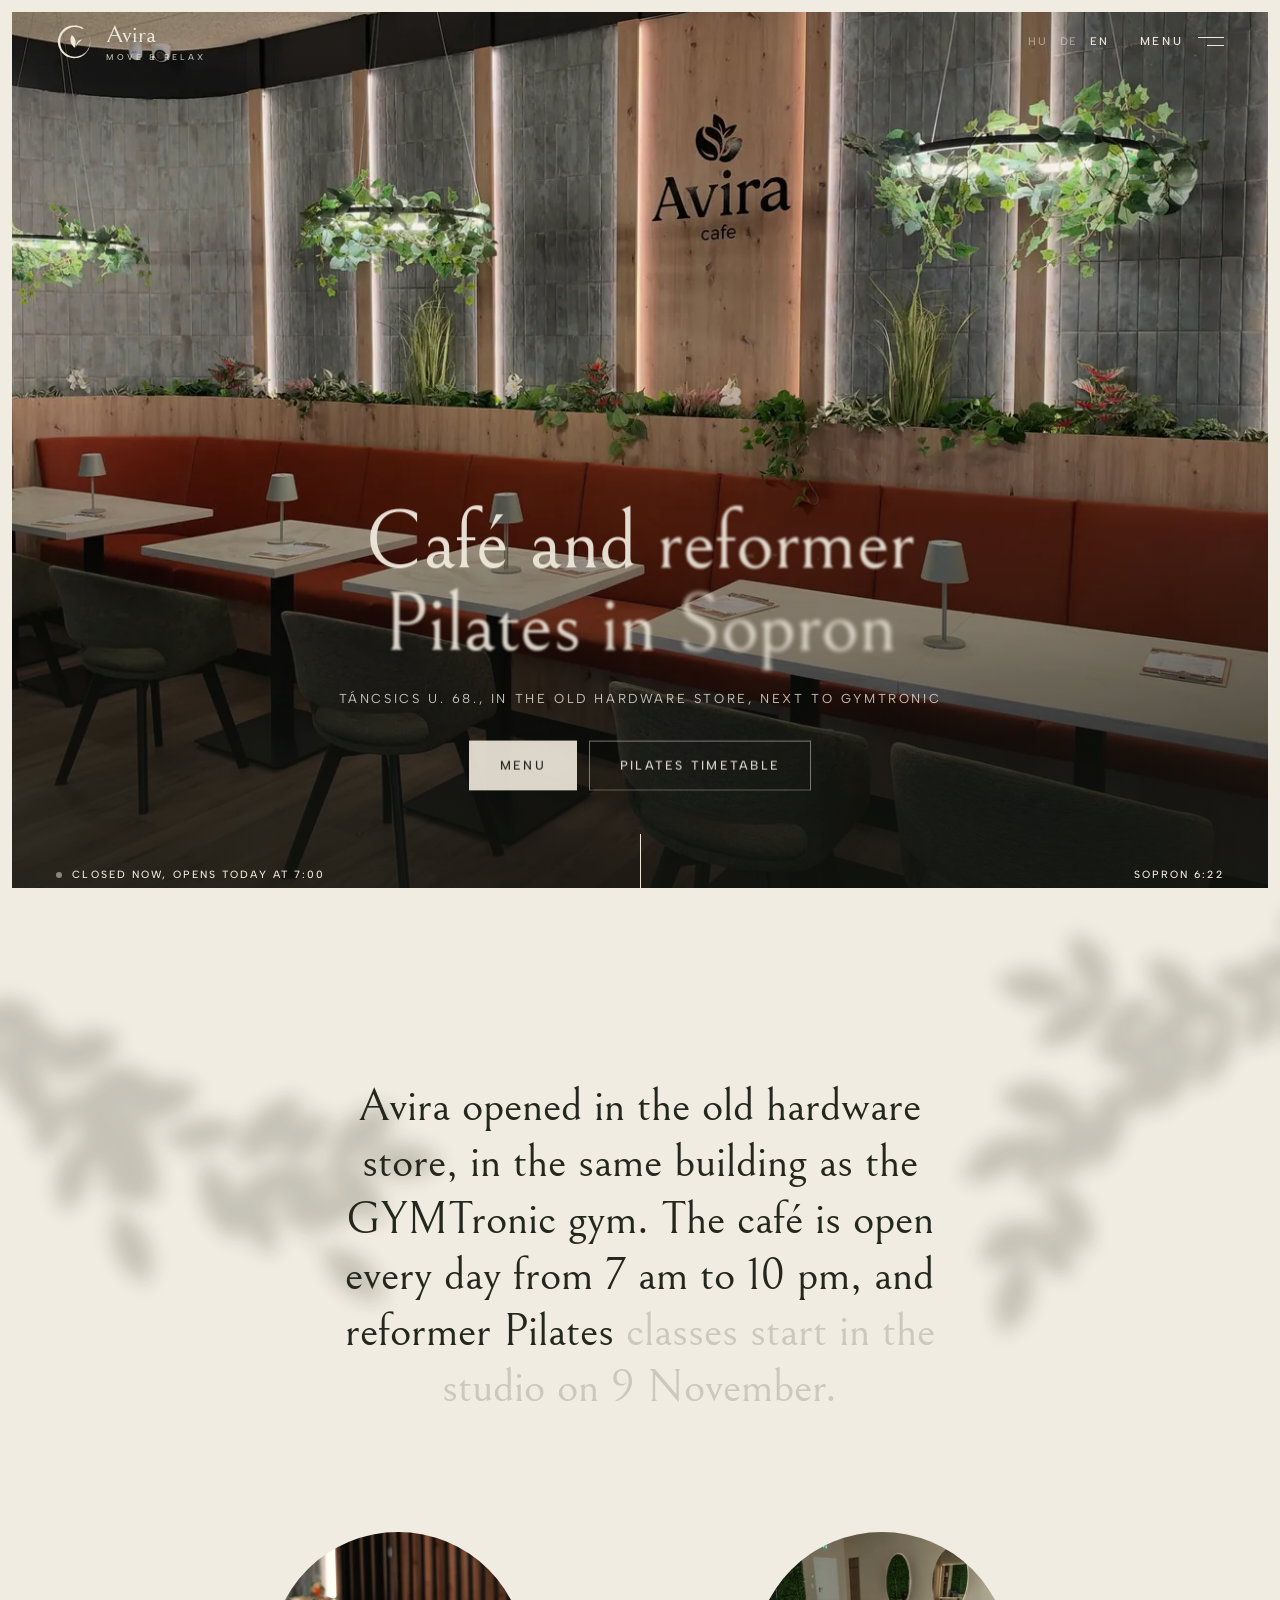
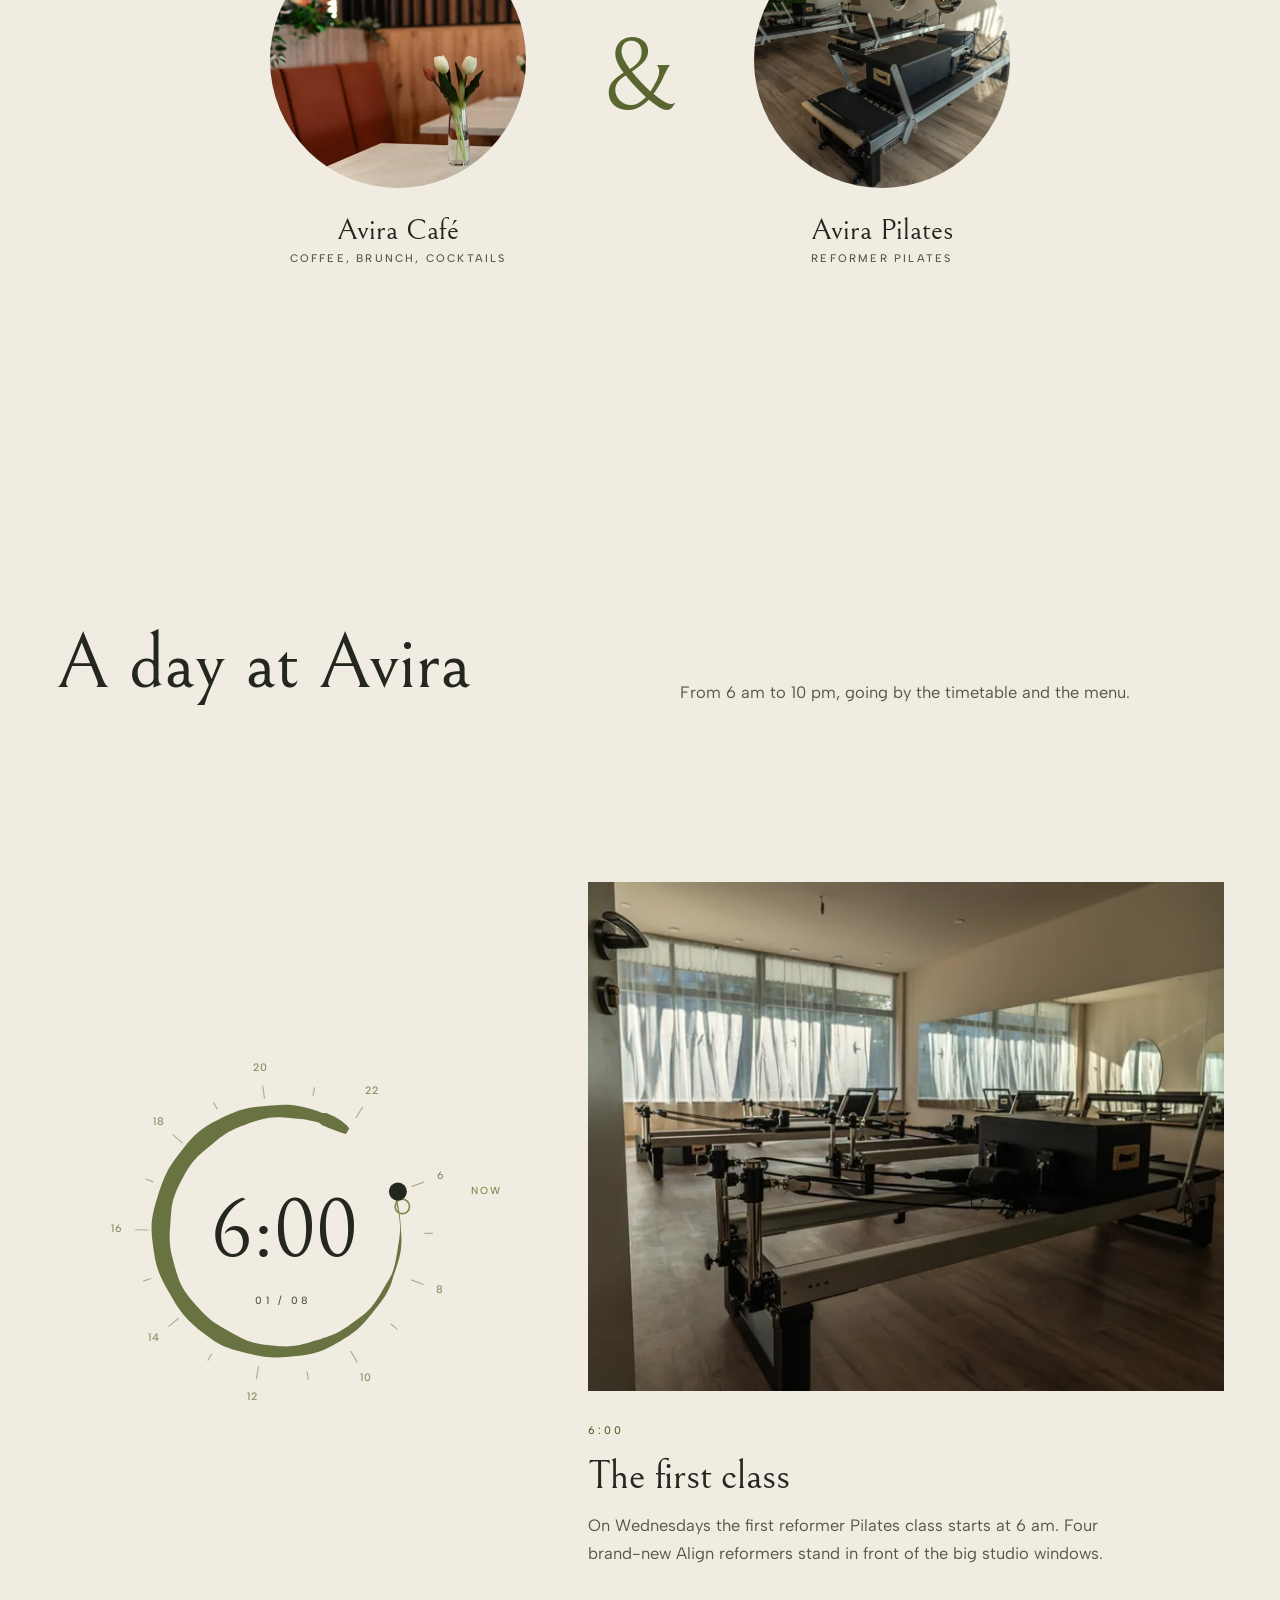
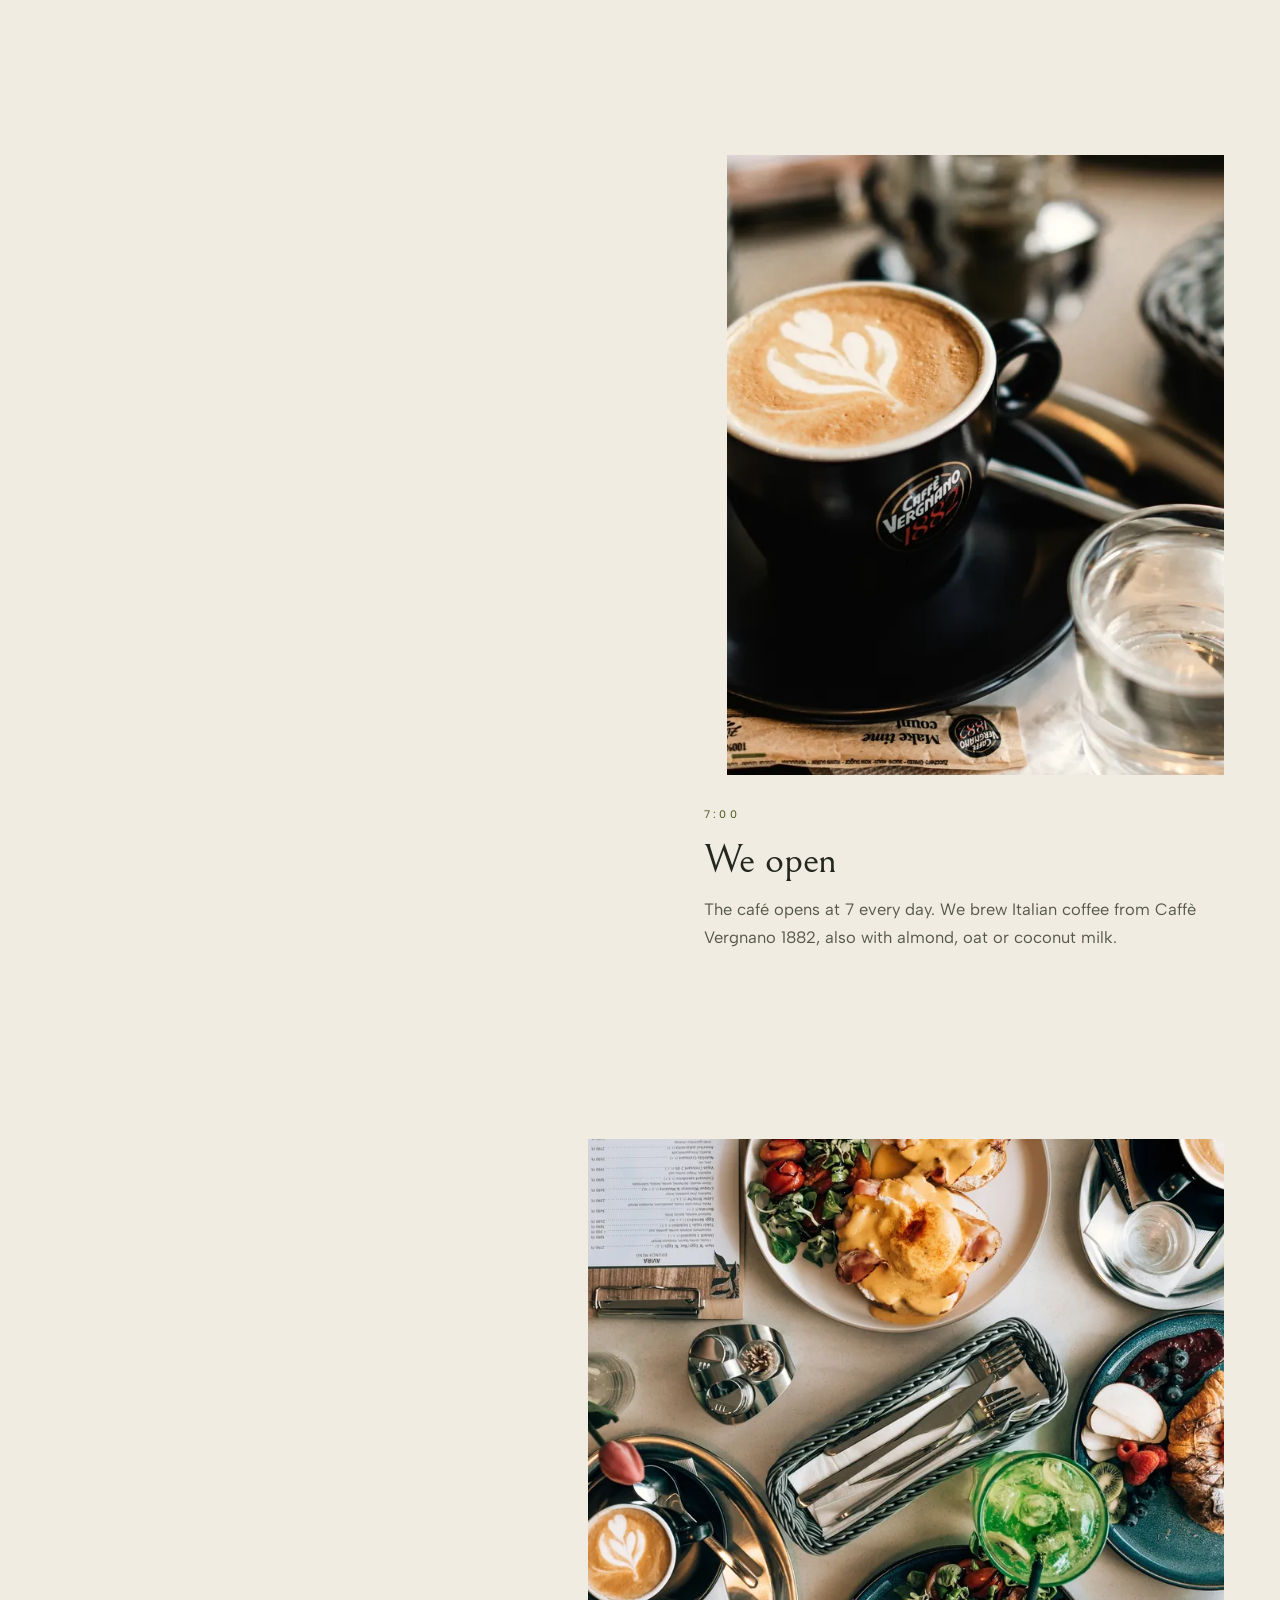
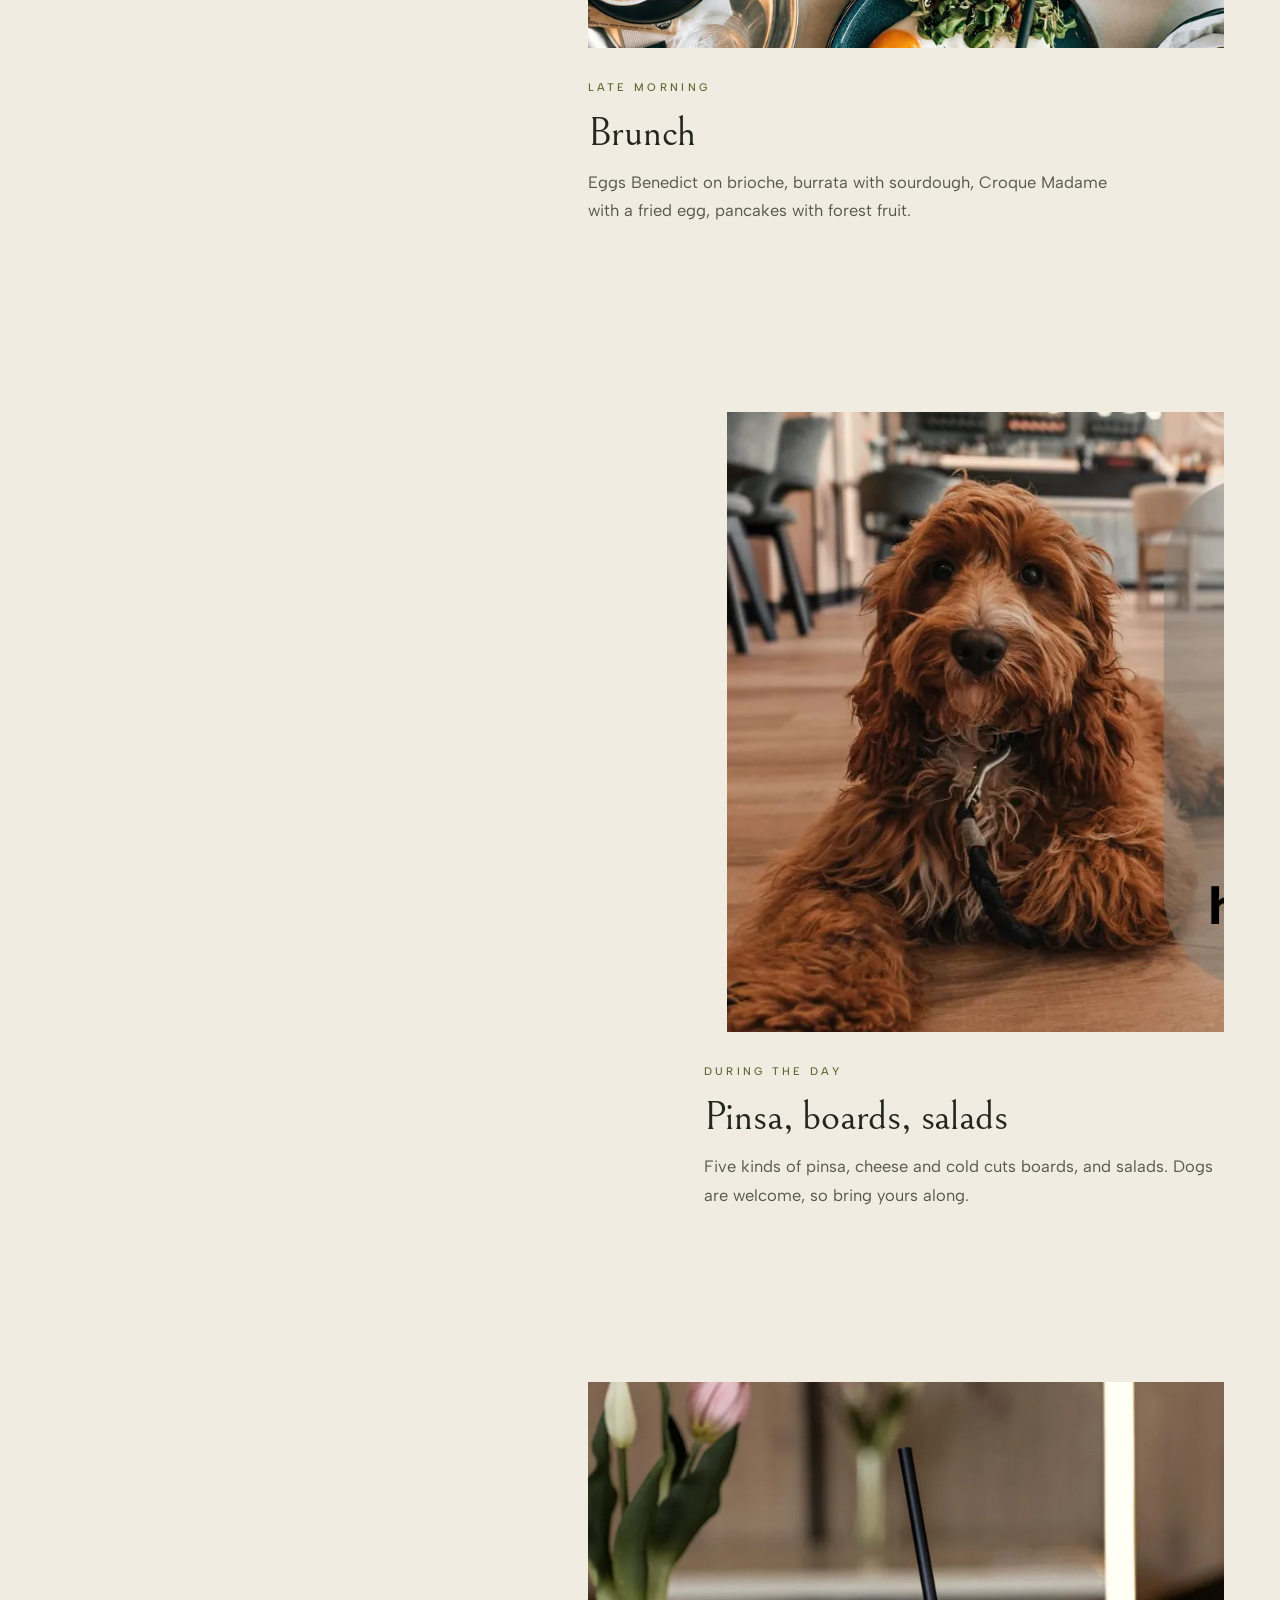
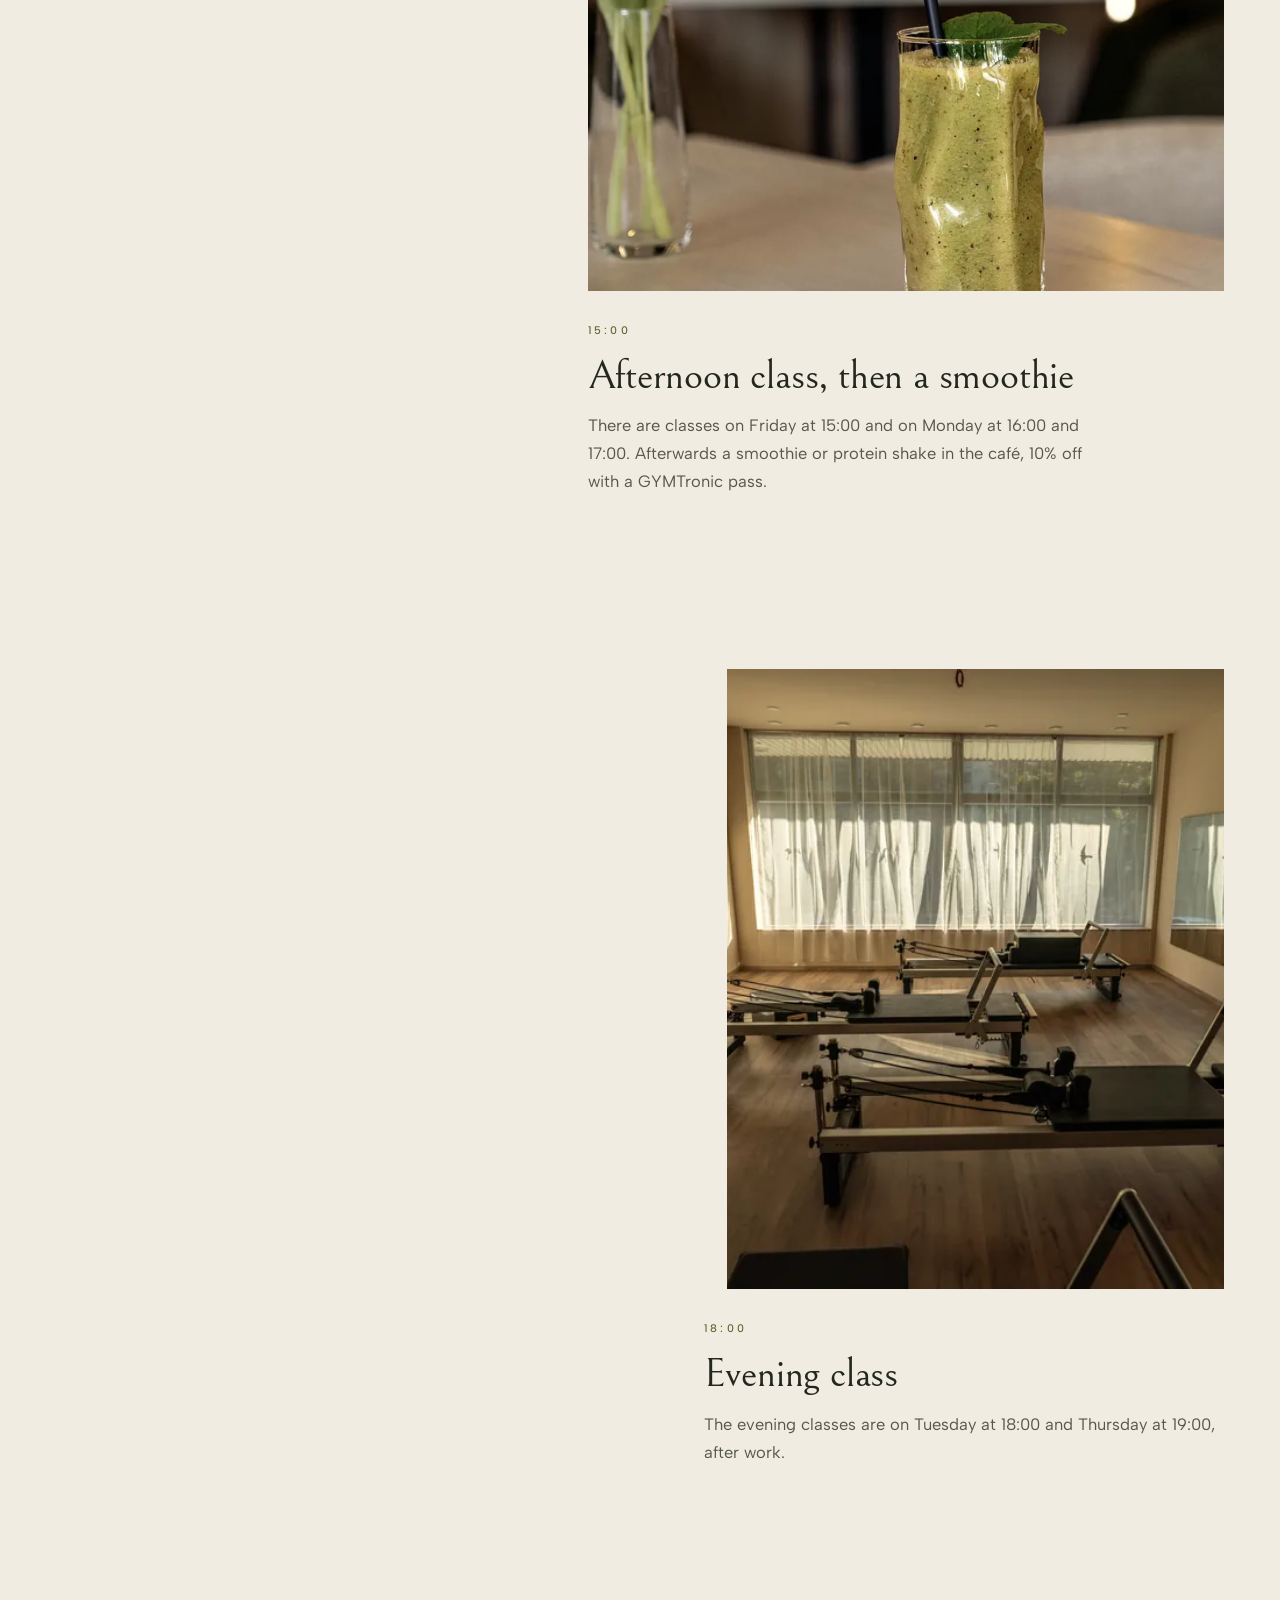
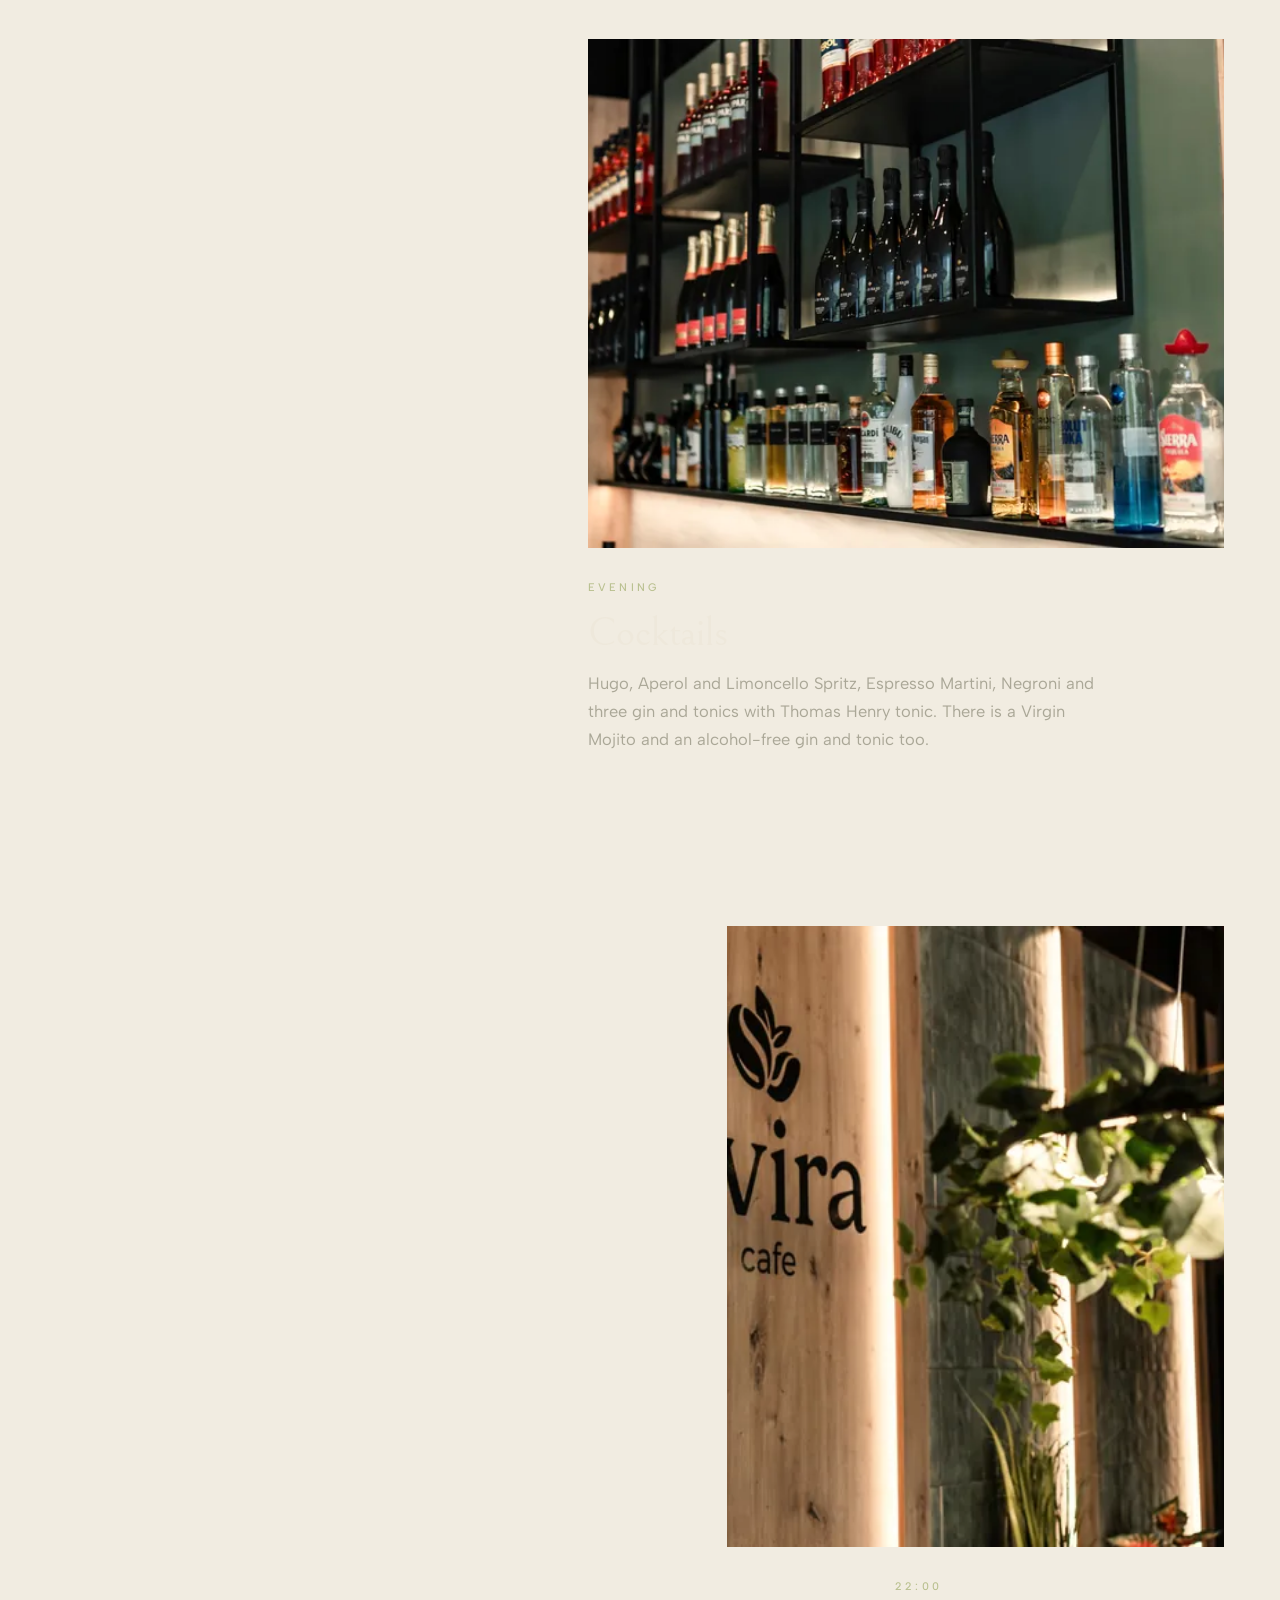
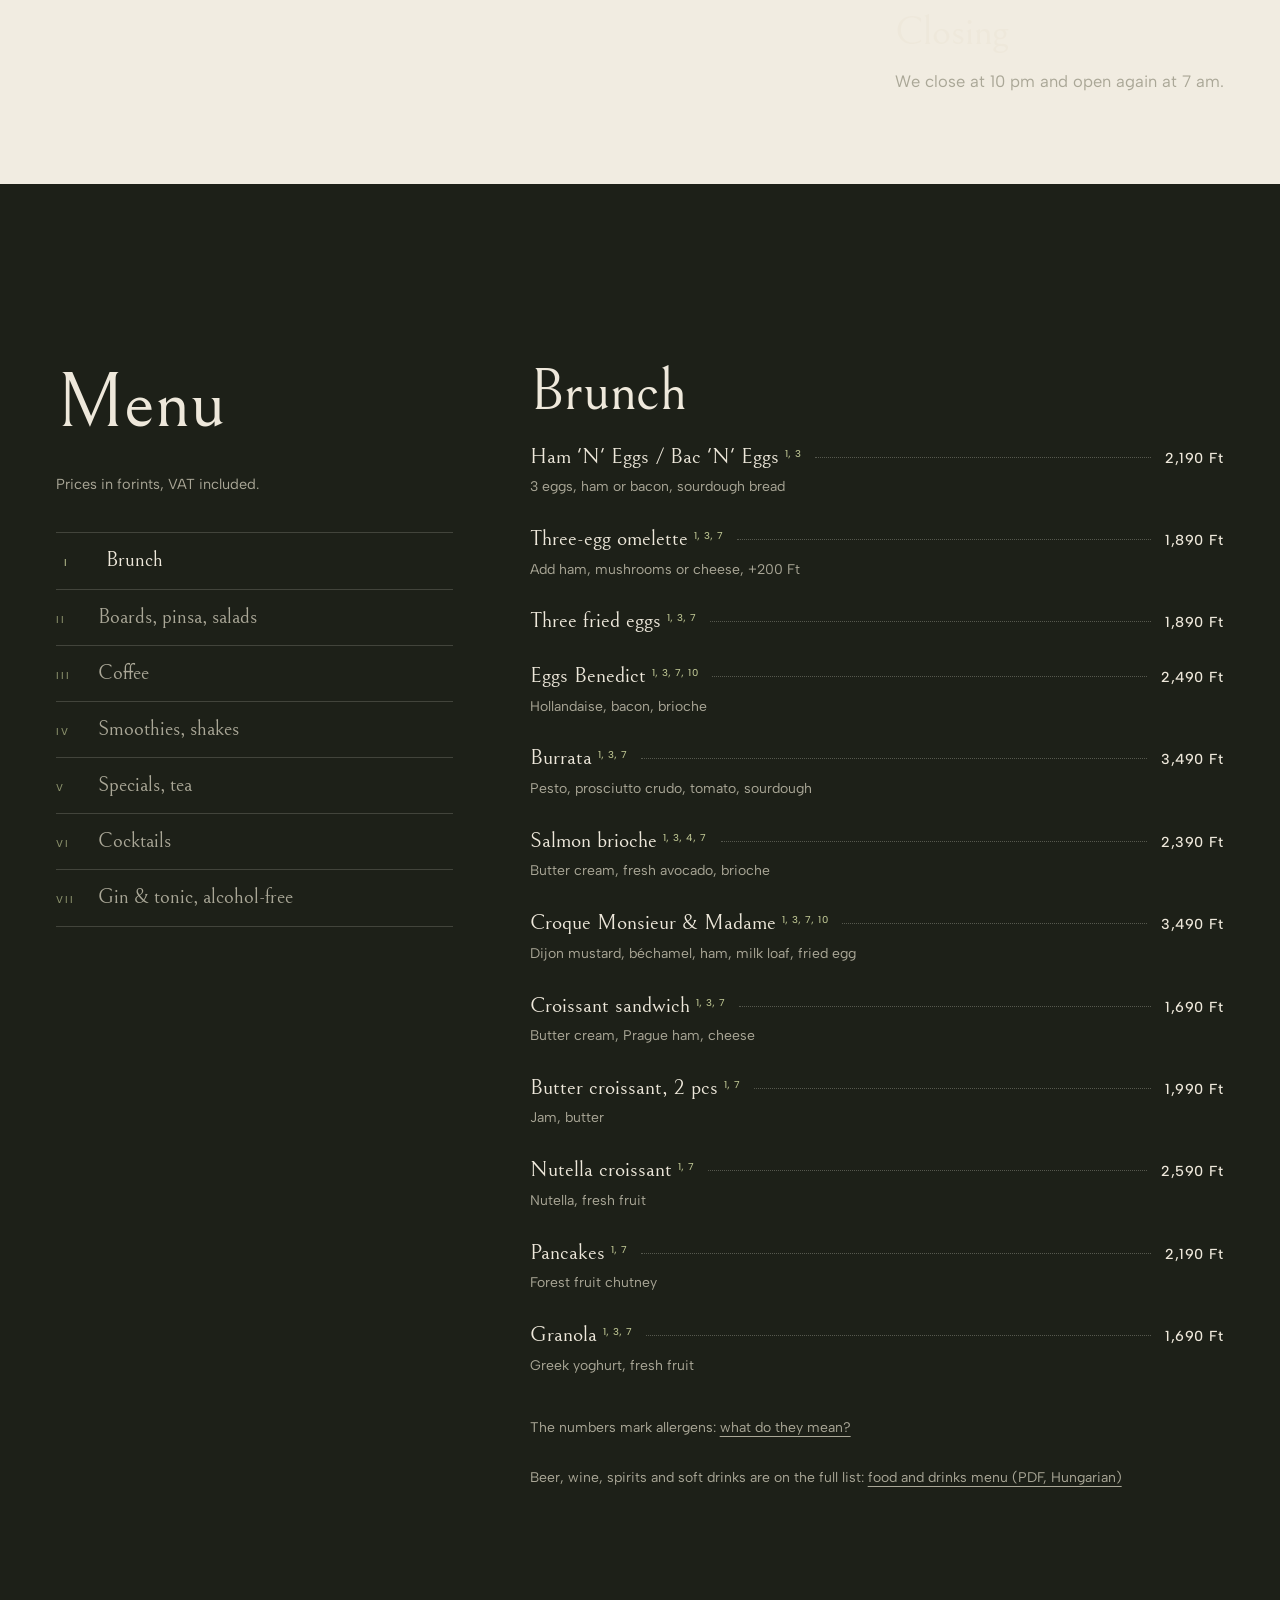
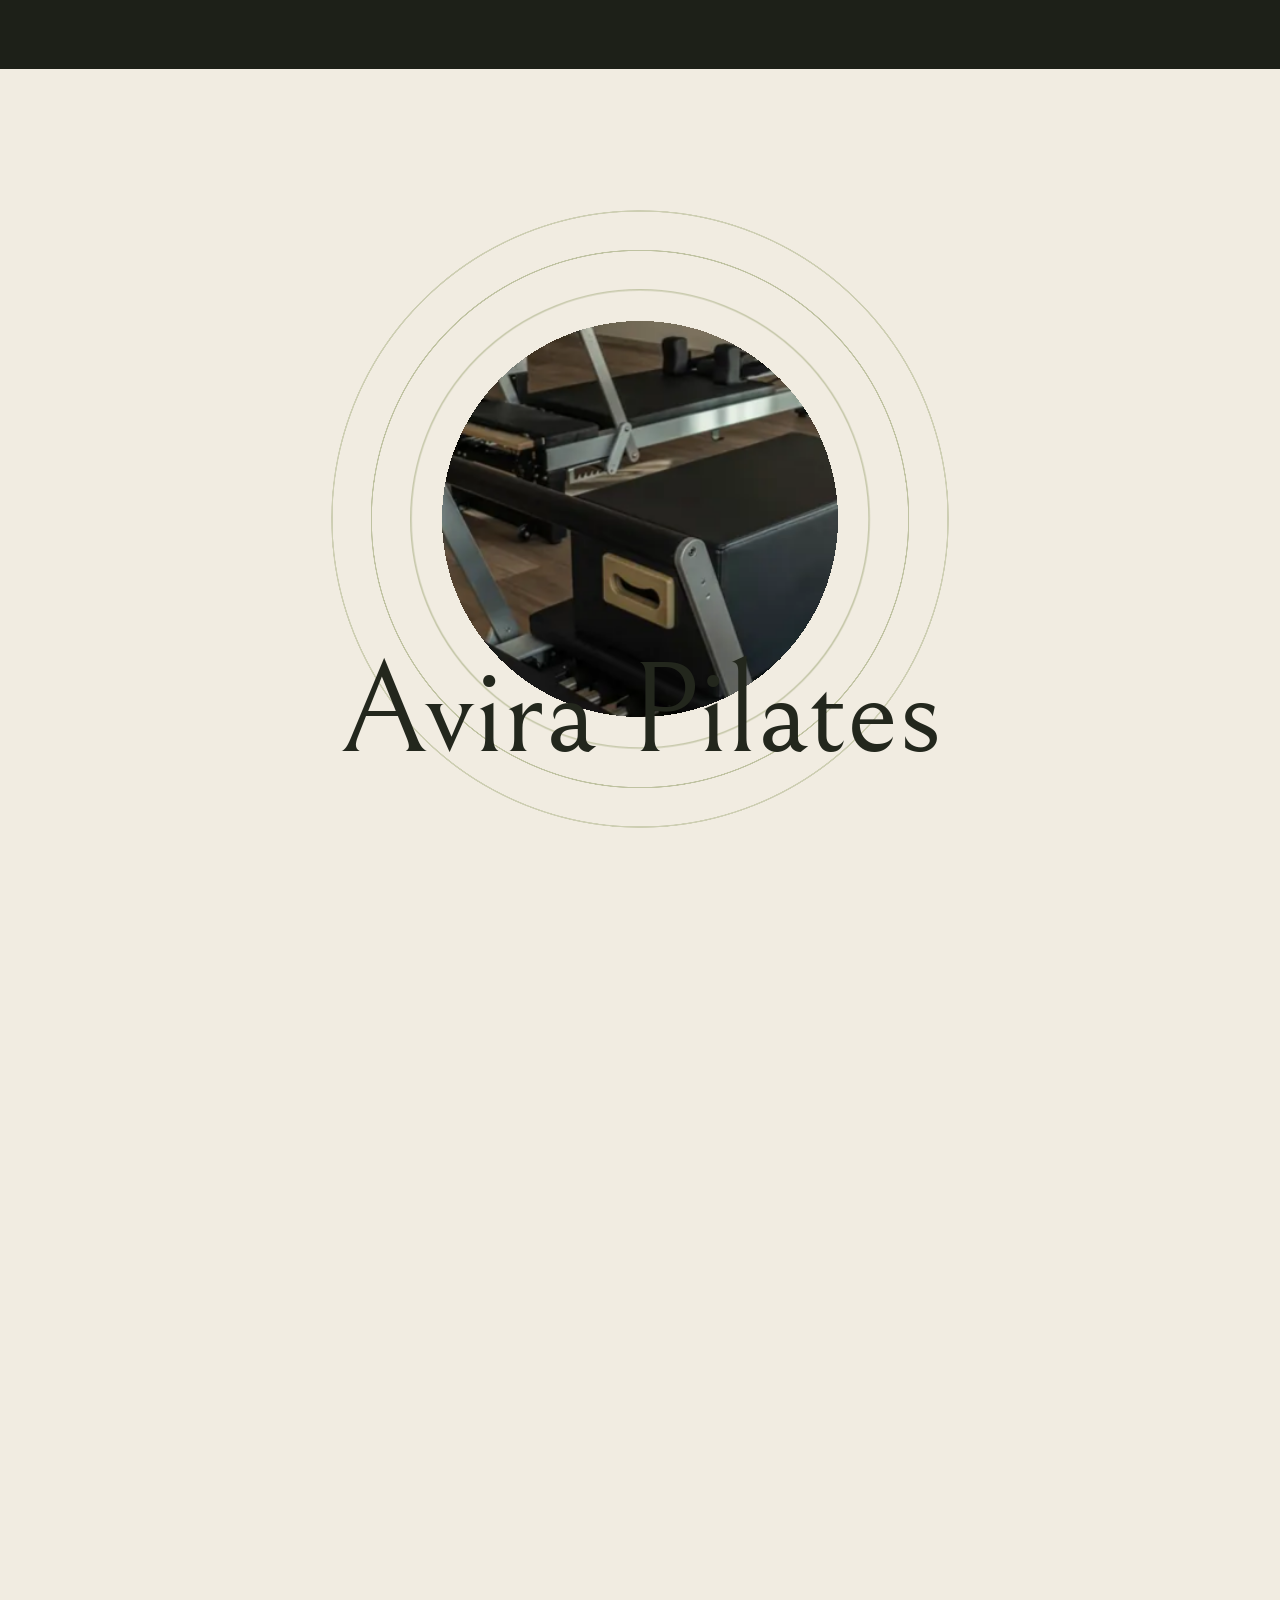
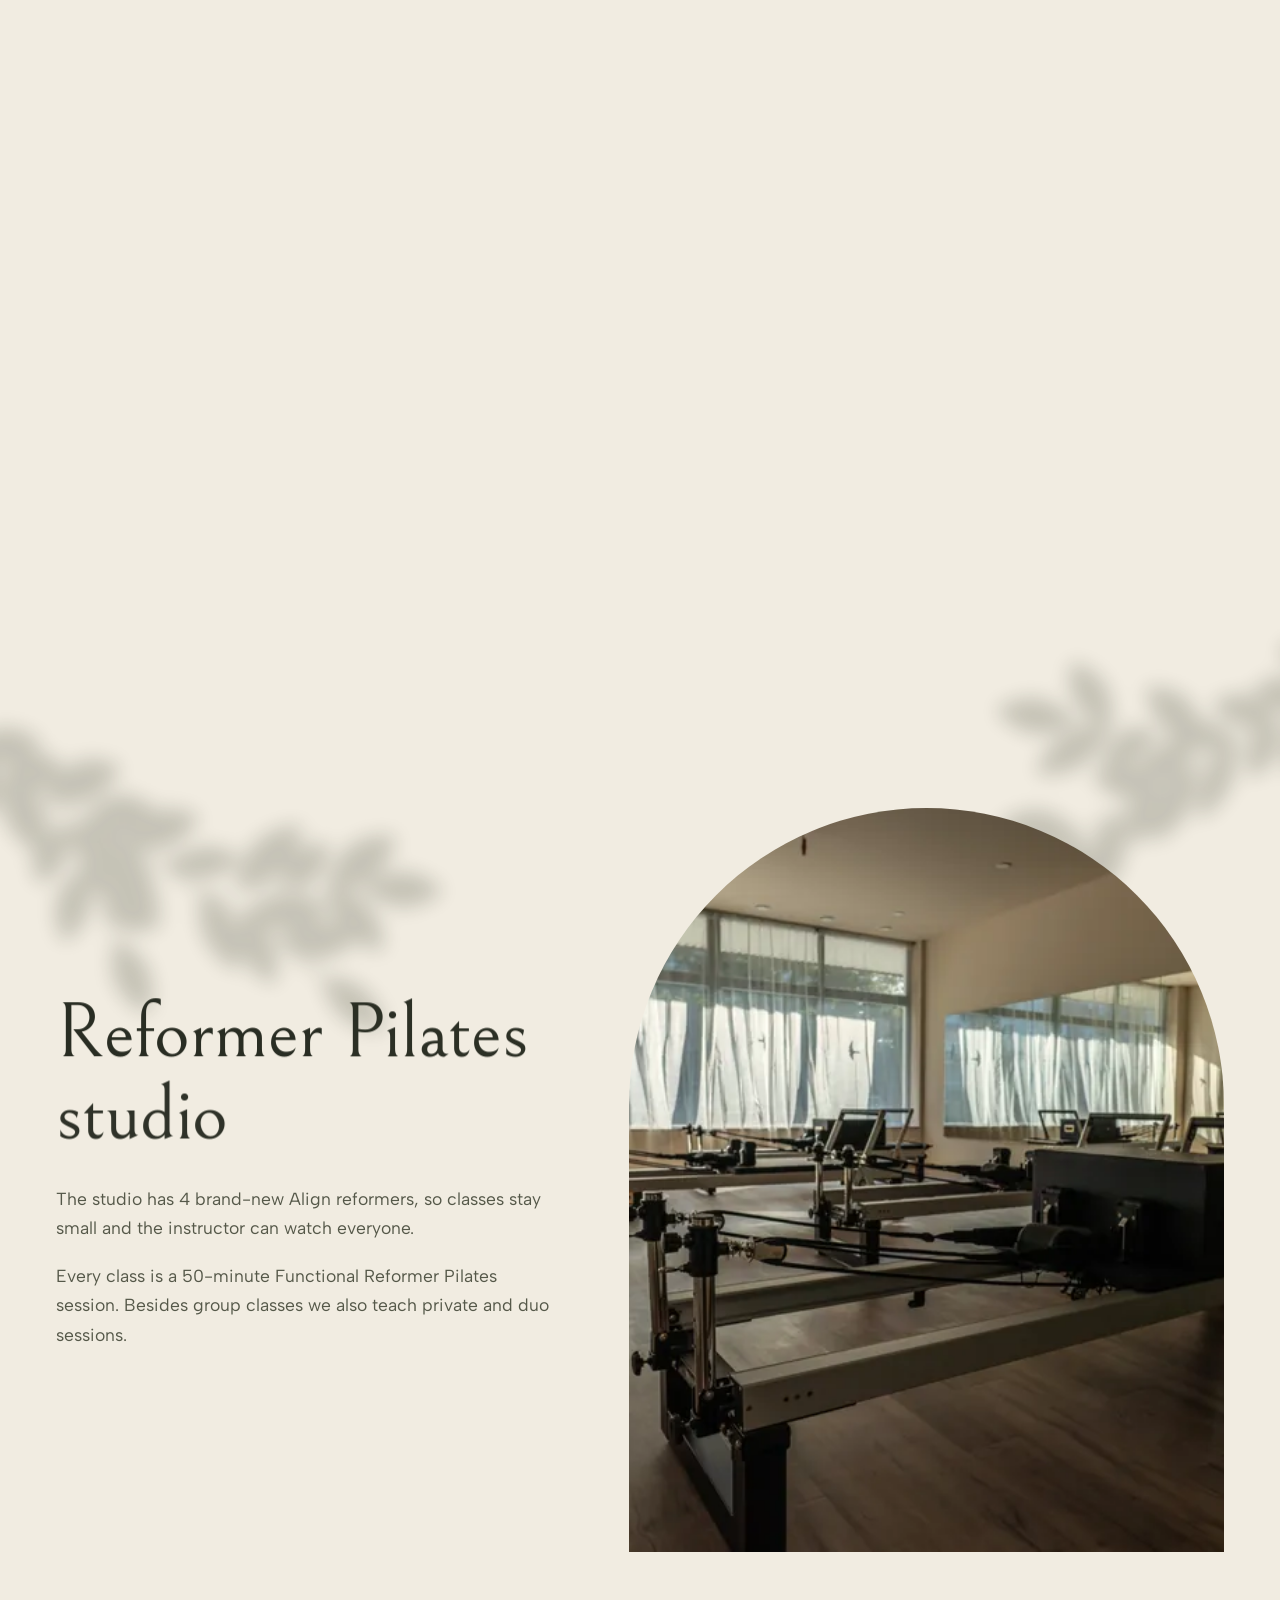
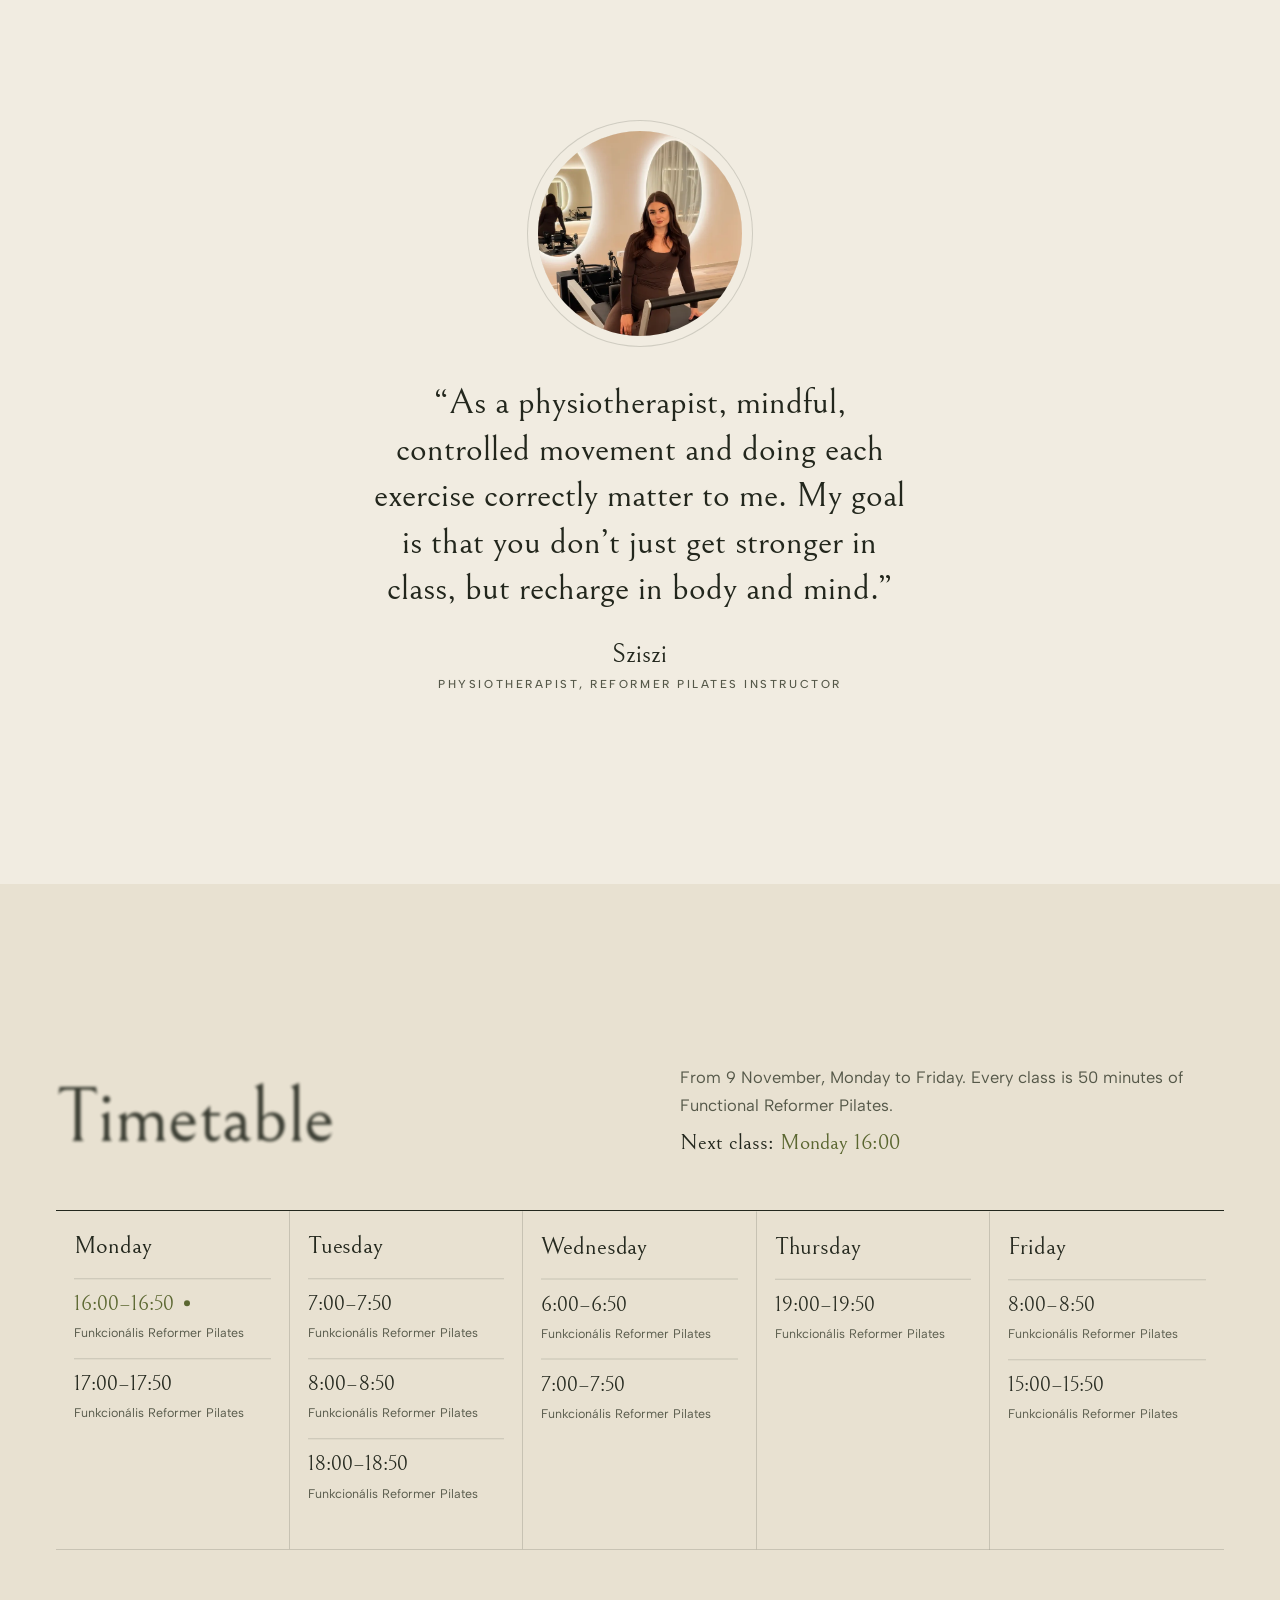
==== commit 30d46019: "v2: egyedi szerkezet, napóra a nap menetével, teljes képernyős menü, visszafogott kurzor Keretezett " ====
--- a/site/index.html
+++ b/site/index.html
@@ -6,16 +6,15 @@
 <title>Avira Move &amp; Relax · Kávézó és reformer pilates Sopronban</title>
 <meta name="description" content="Avira Café és Avira Pilates Sopronban, a Táncsics u. 68. alatt, a régi vasáruházban, a GYMTronic mellett. A kávézó minden nap 7 és 22 óra között van nyitva, a reformer pilates órák november 9-én indulnak.">
 <meta name="robots" content="noindex">
-<meta name="theme-color" content="#23271d">
+<meta name="theme-color" content="#f1ece1">
 <meta property="og:title" content="Avira Move & Relax, Sopron">
 <meta property="og:description" content="Kávézó és reformer pilates stúdió a Táncsics u. 68. alatt.">
 <meta property="og:image" content="img/cafe-boksz-1400.webp">
 <link rel="icon" href="data:image/svg+xml,%3Csvg xmlns='http://www.w3.org/2000/svg' viewBox='0 0 40 40'%3E%3Crect width='40' height='40' fill='%23f1ece1'/%3E%3Cpath fill='%235a6630' d='M19.5 33C11 27 8 17 13.5 7c8 6 10 16 6 26zM21 33c3-8 8.5-12.5 14-17-6.5-.5-12 5-14 17z'/%3E%3C/svg%3E">
 <link rel="preload" href="fonts/bellefair-latin-400-normal.woff2" as="font" type="font/woff2" crossorigin>
 <link rel="preload" href="fonts/albert-sans-latin-400-normal.woff2" as="font" type="font/woff2" crossorigin>
-<link rel="preload" href="img/cafe-boksz-1400.webp?v=1" as="image" media="(max-width: 1100px)">
-<link rel="preload" href="img/cafe-boksz-2200.webp?v=1" as="image" media="(min-width: 1101px)">
-<link rel="stylesheet" href="css/style.css?v=1">
+<link rel="preload" href="img/cafe-boksz-1400.webp?v=2" as="image">
+<link rel="stylesheet" href="css/style.css?v=2">
 <script>
   (function () {
     var h = document.documentElement; h.className = h.className.replace('no-js', 'js');
@@ -25,12 +24,11 @@
       h.classList.add('gate-on');
       setTimeout(function () { if (!h.classList.contains('gate-run')) h.classList.remove('gate-on'); }, 3000);
     }
-    try { var l = localStorage.getItem('avira-lang'); if (l && l !== 'hu') h.setAttribute('data-lang-pending', l); } catch (e) {}
   })();
 </script>
 </head>
 <body>
-<a class="skip" href="#hely" data-i18n="skip">Ugrás a tartalomhoz</a>
+<a class="skip" href="#rolunk" data-i18n="skip">Ugrás a tartalomhoz</a>
 
 <svg width="0" height="0" style="position:absolute" aria-hidden="true">
   <defs>
@@ -47,106 +45,145 @@
   </div>
   <p class="gate__word"><span>A</span><span>v</span><span>i</span><span>r</span><span>a</span></p>
   <p class="gate__sub">Move &amp; Relax</p>
-  <div class="gate__hole"><div class="gate__ph"><img src="img/cafe-boksz-1400.webp?v=1" alt=""></div></div>
+  <div class="gate__hole"><div class="gate__ph"><img src="img/cafe-boksz-1400.webp?v=2" alt=""></div></div>
 </div>
 
-<header class="nav" id="nav">
-  <a class="brand" href="#top" aria-label="Avira Move &amp; Relax">
-    <svg class="brand__mark" viewBox="-122 -122 244 244" aria-hidden="true"><use href="#enso"/><svg x="-62" y="-66" width="124" height="124" viewBox="0 0 40 40"><use href="#leaf"/></svg></svg>
-    <span class="brand__name">Avira<small>Move &amp; Relax</small></span>
+<!-- sarkokba rögzített kezelők -->
+<header class="ui" id="ui">
+  <a class="ui__brand" href="#top" aria-label="Avira Move &amp; Relax, az oldal teteje">
+    <svg class="ui__mark" viewBox="-122 -122 244 244" aria-hidden="true"><use href="#enso"/><svg x="-62" y="-66" width="124" height="124" viewBox="0 0 40 40"><use href="#leaf"/></svg></svg>
+    <span class="ui__name">Avira<small>Move &amp; Relax</small></span>
   </a>
-  <nav class="nav__links" id="navLinks" aria-label="Fő menü">
-    <a href="#kavezo" data-i18n="nav.cafe">Kávézó</a>
-    <a href="#etlap" data-i18n="nav.menu">Étlap</a>
-    <a href="#pilates" data-i18n="nav.pilates">Pilates</a>
-    <a href="#orarend" data-i18n="nav.time">Órarend</a>
-    <a href="#arak" data-i18n="nav.prices">Árak</a>
-    <a href="#elerhetoseg" data-i18n="nav.contact">Elérhetőség</a>
+  <div class="ui__r">
+    <div class="ui__lang" role="group" aria-label="Nyelv">
+      <button type="button" data-lang="hu" aria-pressed="true">HU</button>
+      <button type="button" data-lang="de" aria-pressed="false">DE</button>
+      <button type="button" data-lang="en" aria-pressed="false">EN</button>
+    </div>
+    <button class="ui__menu" id="menuBtn" type="button" aria-expanded="false" aria-controls="menu"><span class="ui__menuT" data-i18n="ui.menu">Menü</span><span class="ui__bars" aria-hidden="true"><i></i><i></i></span></button>
+  </div>
+</header>
+<p class="ui__live" id="live"><i class="live__dot"></i><span id="liveTxt">Avira Café: minden nap 7–22</span></p>
+<p class="ui__clock" aria-hidden="true"><span>Sopron</span> <b id="clock">--:--</b></p>
+
+<!-- teljes képernyős menü -->
+<div class="menu" id="menu" hidden>
+  <nav class="menu__nav" aria-label="Fő menü">
+    <a href="#rolunk" data-ph="cafe-tulipan"><i>01</i><span data-i18n="nav.about">Az Avira</span></a>
+    <a href="#nap" data-ph="kave"><i>02</i><span data-i18n="nav.day">Egy nap nálunk</span></a>
+    <a href="#etlap" data-ph="brunch"><i>03</i><span data-i18n="nav.menu">Étlap</span></a>
+    <a href="#pilates" data-ph="pilates-terem"><i>04</i><span data-i18n="nav.pilates">Pilates stúdió</span></a>
+    <a href="#orarend" data-ph="sziszi"><i>05</i><span data-i18n="nav.time">Órarend és árak</span></a>
+    <a href="#elerhetoseg" data-ph="cafe-felirat"><i>06</i><span data-i18n="nav.contact">Elérhetőség</span></a>
   </nav>
-  <div class="nav__lang" role="group" aria-label="Nyelv">
-    <button type="button" data-lang="hu" aria-pressed="true">HU</button>
-    <button type="button" data-lang="de" aria-pressed="false">DE</button>
-    <button type="button" data-lang="en" aria-pressed="false">EN</button>
-  </div>
-  <button class="burger" id="burger" type="button" aria-expanded="false" aria-controls="navLinks"><span class="sr" data-i18n="nav.open">Menü</span><i></i><i></i></button>
-</header>
+  <figure class="menu__ph" aria-hidden="true"><img src="img/cafe-tulipan-800.webp?v=2" alt=""><img alt=""></figure>
+  <div class="menu__foot">
+    <p>9400 Sopron, Táncsics M. u. 68.<br><a href="tel:+36303517615">06 30 351 7615</a></p>
+    <p><a href="https://www.instagram.com/avira_sopron/" target="_blank" rel="noopener">Instagram</a> · <a href="https://www.facebook.com/p/Avira-Move-Relax-61593344377037/" target="_blank" rel="noopener">Facebook</a></p>
+  </div>
+</div>
 
 <main id="main">
-  <section class="hero" id="top" data-cur="dark">
-    <div class="hero__stack">
-      <img class="hero__img" src="img/cafe-boksz-1400.webp?v=1" srcset="img/cafe-boksz-800.webp?v=1 800w, img/cafe-boksz-1400.webp?v=1 1400w, img/cafe-boksz-2200.webp?v=1 2200w" sizes="100vw" alt="Az Avira Café terrakotta színű bokszai, fölöttük növénykoszorús lámpák a lécfal előtt" fetchpriority="high">
-    </div>
-    <div class="hero__shade" aria-hidden="true"></div>
-    <div class="hero__in">
-      <h1 class="hero__title" id="heroTitle" data-i18n="hero.title">Kávézó és reformer pilates Sopronban</h1>
-      <p class="hero__addr" data-i18n="hero.addr">Táncsics u. 68., a régi vasáruházban, a GYMTronic mellett</p>
-      <div class="hero__btns">
-        <a class="btn btn--light" href="#etlap" data-i18n="hero.menu">Étlap</a>
-        <a class="btn btn--ghost" href="#orarend" data-i18n="hero.time">Pilates órarend</a>
-      </div>
-    </div>
-    <div class="hero__bar">
-      <p class="live" id="live"><i class="live__dot"></i><span id="liveTxt">Avira Café: minden nap 7–22</span></p>
-      <p class="hero__clock" aria-hidden="true">Sopron <span id="clock">--:--</span></p>
-    </div>
-  </section>
-
-  <section class="sec hely" id="hely">
-    <div class="wrap hely__head">
-      <h2 class="lm" data-i18n="hely.title">Egy épületben a GYMTronic edzőteremmel</h2>
-      <p class="hely__p" data-i18n="hely.p">Az Avira a régi vasáruházban nyílt meg, ugyanott, ahol a GYMTronic edzőterem van. Két részből áll: az Avira Café reggel 7-től este 10-ig vár, az Avira Pilates stúdióban pedig november 9-től tartunk reformer pilates órákat.</p>
-    </div>
-    <div class="duo" id="duo">
-      <a class="duo__p duo__p--relax" href="#kavezo">
-        <span class="duo__ph"><img src="img/cafe-tulipan-1400.webp?v=1" srcset="img/cafe-tulipan-800.webp?v=1 800w, img/cafe-tulipan-1400.webp?v=1 1400w" sizes="(min-width: 900px) 60vw, 100vw" alt="Tulipánok a kávézó asztalán, mögöttük a lécfal" loading="lazy"></span>
-        <span class="duo__big" aria-hidden="true">Relax</span>
-        <span class="duo__txt"><b>Avira Café</b><span data-i18n="duo.cafe">Kávé, brunch, smoothie és koktél, minden nap 7–22</span></span>
-      </a>
-      <a class="duo__p duo__p--move" href="#pilates">
-        <span class="duo__ph"><img src="img/pilates-terem-1400.webp?v=1" srcset="img/pilates-terem-800.webp?v=1 800w, img/pilates-terem-1400.webp?v=1 1400w" sizes="(min-width: 900px) 60vw, 100vw" alt="Reformer gépek a világos pilates teremben, kerek tükrökkel" loading="lazy"></span>
-        <span class="duo__big" aria-hidden="true">Move</span>
-        <span class="duo__txt"><b>Avira Pilates</b><span data-i18n="duo.pil">Funkcionális reformer pilates, november 9-től</span></span>
-      </a>
-    </div>
-  </section>
-
-  <section class="sec tour" id="kavezo" data-cur="dark">
-    <div class="tour__pin" id="tourPin">
-     <div class="tour__stick">
-      <div class="tour__track" id="tourTrack">
-        <div class="tour__intro">
-          <h2 class="lm" data-i18n="cafe.title">Avira Café</h2>
-          <p data-i18n="cafe.p1">Olasz Caffè Vergnano 1882 kávét főzünk. Reggel brunch, napközben pinsa, saláta és sajttál, edzés után smoothie vagy fehérjeshake, este koktél és csapolt Augustiner.</p>
-          <p data-i18n="cafe.p2">Kutyabarát hely vagyunk, a kutyádat is nyugodtan hozhatod. Érvényes GYMTronic-bérlettel 10% kedvezményt kapsz.</p>
-          <a class="btn btn--light" href="#etlap" data-i18n="cafe.btn">Az étlap</a>
+  <section class="hero" id="top" data-tone="dark">
+    <div class="hero__frame">
+      <div class="hero__stack">
+        <img class="hero__img" src="img/cafe-boksz-1400.webp?v=2" srcset="img/cafe-boksz-800.webp?v=2 800w, img/cafe-boksz-1400.webp?v=2 1400w, img/cafe-boksz-2200.webp?v=2 2200w" sizes="100vw" alt="Az Avira Café terrakotta színű bokszai, fölöttük növénykoszorúk a lécfal előtt" fetchpriority="high">
+      </div>
+      <div class="hero__shade" aria-hidden="true"></div>
+      <div class="hero__in">
+        <h1 class="hero__title bl" id="heroTitle" data-i18n="hero.title">Kávézó és reformer pilates Sopronban</h1>
+        <p class="hero__addr" data-i18n="hero.addr">Táncsics u. 68., a régi vasáruházban, a GYMTronic mellett</p>
+        <div class="hero__btns">
+          <a class="btn btn--light" href="#etlap" data-i18n="hero.menu">Étlap</a>
+          <a class="btn btn--ghost" href="#orarend" data-i18n="hero.time">Pilates órarend</a>
         </div>
-        <figure class="tour__ph tour__ph--w"><span><img src="img/cafe-sarok-1400.webp?v=1" alt="" loading="lazy"></span><figcaption data-i18n="tour.c1">Növénykoszorúk a bokszok fölött</figcaption></figure>
-        <figure class="tour__ph tour__ph--t"><span><img src="img/cafe-felirat-800.webp?v=1" alt="" loading="lazy"></span><figcaption data-i18n="tour.c2">Az Avira felirat a lécfalon</figcaption></figure>
-        <figure class="tour__ph tour__ph--w"><span><img src="img/cafe-pult-1400.webp?v=1" alt="" loading="lazy"></span><figcaption data-i18n="tour.c3">A pult és a hűtővitrin</figcaption></figure>
-        <figure class="tour__ph tour__ph--s"><span><img src="img/kutya-604.webp?v=1" alt="" loading="lazy"></span><figcaption data-i18n="tour.c4">Kutyabarát hely vagyunk</figcaption></figure>
-        <figure class="tour__ph tour__ph--w"><span><img src="img/cafe-fotelek-1400.webp?v=1" alt="" loading="lazy"></span><figcaption data-i18n="tour.c5">Fotelek a kisebb asztaloknál</figcaption></figure>
-        <figure class="tour__ph tour__ph--w"><span><img src="img/bar-polc-1400.webp?v=1" alt="" loading="lazy"></span><figcaption data-i18n="tour.c6">Koktélok és röviditalok este 10-ig</figcaption></figure>
-      </div>
-     </div>
-    </div>
-  </section>
-
-  <div class="marq" id="marq" aria-hidden="true"><div class="marq__in" id="marqIn"></div></div>
-
-  <section class="sec menu" id="etlap">
-    <div class="wrap">
-      <div class="menu__head">
-        <h2 class="lm" data-i18n="menu.title">Étlap</h2>
-        <p data-i18n="menu.lede">Brunch, tálak, pinsa, kávé, smoothie és koktél. Az árak forintban értendők, és tartalmazzák az ÁFA-t.</p>
-      </div>
-      <div class="tabs" role="tablist" id="tabs" aria-label="Étlap"></div>
-      <div class="menu__body">
-        <div class="menu__list" id="menuList" role="tabpanel"></div>
-        <figure class="menu__photo" id="menuPhoto"><span><img alt="" loading="lazy"></span></figure>
-      </div>
-      <p class="menu__note"><span data-i18n="menu.al">A számok az allergéneket jelölik:</span> <button type="button" class="link" id="alBtn" aria-expanded="false" data-i18n="menu.alBtn">mit jelentenek?</button></p>
-      <p class="menu__al" id="alList" hidden></p>
-      <p class="menu__note"><span data-i18n="menu.more">Sörök, borok, röviditalok és üdítők a teljes itallapon:</span> <a class="link" href="https://58c84dc2-ad03-4c55-9b9d-f693c33d48b2.filesusr.com/ugd/da5e4c_2cfbd62332534d759f40d5adbd12f05f.pdf" target="_blank" rel="noopener" data-i18n="menu.pdf">étlap és itallap (PDF)</a></p>
+      </div>
+      <a class="hero__down" href="#rolunk" aria-label="Tovább"><i></i></a>
+    </div>
+  </section>
+
+  <section class="sec lede" id="rolunk">
+    <div class="shade-leaf" aria-hidden="true"></div>
+    <div class="wrap lede__in">
+      <p class="lede__p" id="ledeP" data-i18n="lede.p">Az Avira a régi vasáruházban nyílt meg, egy épületben a GYMTronic edzőteremmel. A kávézó minden nap reggel 7-től este 10-ig vár, a reformer pilates stúdióban november 9-től tartunk órákat.</p>
+      <div class="pair">
+        <a class="pair__i" href="#nap">
+          <span class="pair__ph"><img src="img/cafe-tulipan-800.webp?v=2" alt="Tulipánok a kávézó asztalán, mögöttük a lécfal" loading="lazy"></span>
+          <b>Avira Café</b><span data-i18n="pair.cafe">Kávé, brunch, koktél</span>
+        </a>
+        <span class="pair__amp" aria-hidden="true">&amp;</span>
+        <a class="pair__i" href="#pilates">
+          <span class="pair__ph"><img src="img/pilates-tukor-800.webp?v=2" alt="A pilates stúdió kerek tükrei és reformer gépei" loading="lazy"></span>
+          <b>Avira Pilates</b><span data-i18n="pair.pil">Reformer pilates</span>
+        </a>
+      </div>
+    </div>
+  </section>
+
+  <section class="nap" id="nap" aria-labelledby="napTitle">
+    <div class="nap__bg" aria-hidden="true"></div>
+    <div class="nap__head wrap">
+      <h2 class="bl" id="napTitle" data-i18n="nap.title">Egy nap az Avirában</h2>
+      <p data-i18n="nap.p">Reggel 6-tól este 10-ig, az órarend és az étlap szerint.</p>
+    </div>
+    <div class="nap__grid wrap">
+      <div class="dial" id="dial" aria-hidden="true">
+        <div class="dial__in">
+          <svg class="dial__svg" viewBox="-160 -160 320 320"><use href="#enso" class="dial__enso"/><g id="dialTicks"></g><circle id="dialNow" r="6" class="dial__now"/><circle id="dialDot" r="7.5" class="dial__dot"/></svg>
+          <p class="dial__t" id="dialT">6:00</p>
+          <p class="dial__n" id="dialN">01 / 08</p>
+        </div>
+      </div>
+      <div class="nap__list">
+        <article class="ch" data-t="6" data-c="#e6e3d6">
+          <figure class="ch__ph"><span><img src="img/pilates-ablak-1400.webp?v=2" srcset="img/pilates-ablak-800.webp?v=2 800w, img/pilates-ablak-1400.webp?v=2 1400w" sizes="(max-width: 980px) 100vw, 45vw" alt="Reformer gépek a stúdió nagy ablakai előtt" loading="lazy"></span></figure>
+          <div class="ch__tx"><p class="ch__time">6:00</p><h3 data-i18n="ch1.h">Az első óra</h3><p data-i18n="ch1.p">Szerdánként már reggel 6-kor indul az első reformer pilates óra. A stúdióban négy vadonatúj Align gép áll a nagy ablakok előtt.</p></div>
+        </article>
+        <article class="ch" data-t="7" data-c="#efe9dc">
+          <figure class="ch__ph"><span><img src="img/kave-1400.webp?v=2" srcset="img/kave-800.webp?v=2 800w, img/kave-1400.webp?v=2 1400w" sizes="(max-width: 980px) 100vw, 45vw" alt="Cappuccino Caffè Vergnano csészében" loading="lazy"></span></figure>
+          <div class="ch__tx"><p class="ch__time">7:00</p><h3 data-i18n="ch2.h">Nyitunk</h3><p data-i18n="ch2.p">A kávézó minden nap 7-kor nyit. Olasz Caffè Vergnano 1882 kávét főzünk, mandula-, zab- vagy kókuszitallal is.</p></div>
+        </article>
+        <article class="ch" data-t="9.5" data-c="#f3ebda">
+          <figure class="ch__ph"><span><img src="img/brunch-1400.webp?v=2" srcset="img/brunch-800.webp?v=2 800w, img/brunch-1400.webp?v=2 1400w" sizes="(max-width: 980px) 100vw, 45vw" alt="Eggs Benedict, tükörtojás, saláta és kávé az asztalon felülről" loading="lazy"></span></figure>
+          <div class="ch__tx"><p class="ch__time" data-i18n="ch3.t">Délelőtt</p><h3>Brunch</h3><p data-i18n="ch3.p">Eggs Benedict briósson, burrata kovászos kenyérrel, Croque Madame tükörtojással, amerikai palacsinta erdei gyümölccsel.</p></div>
+        </article>
+        <article class="ch" data-t="12.5" data-c="#efe2cb">
+          <figure class="ch__ph"><span><img src="img/kutya-604.webp?v=2" alt="Barna kutya fekszik a kávézó padlóján" loading="lazy"></span></figure>
+          <div class="ch__tx"><p class="ch__time" data-i18n="ch4.t">Napközben</p><h3 data-i18n="ch4.h">Pinsa, tálak, saláta</h3><p data-i18n="ch4.p">Ötféle pinsa, sajttál, hidegtál és saláták. Kutyabarát hely vagyunk, a kutyádat is nyugodtan hozhatod.</p></div>
+        </article>
+        <article class="ch" data-t="15" data-c="#e7d6b8">
+          <figure class="ch__ph"><span><img src="img/smoothie-1400.webp?v=2" srcset="img/smoothie-800.webp?v=2 800w, img/smoothie-1400.webp?v=2 1400w" sizes="(max-width: 980px) 100vw, 45vw" alt="Zöld smoothie szívószállal, mellette tulipánok" loading="lazy"></span></figure>
+          <div class="ch__tx"><p class="ch__time">15:00</p><h3 data-i18n="ch5.h">Délutáni óra, utána smoothie</h3><p data-i18n="ch5.p">Pénteken 15:00-kor, hétfőn 16:00-kor és 17:00-kor van óra. Utána smoothie vagy fehérjeshake a kávézóban, GYMTronic-bérlettel 10% kedvezménnyel.</p></div>
+        </article>
+        <article class="ch" data-t="18" data-c="#cdb592">
+          <figure class="ch__ph"><span><img src="img/pilates-terem-1400.webp?v=2" srcset="img/pilates-terem-800.webp?v=2 800w, img/pilates-terem-1400.webp?v=2 1400w" sizes="(max-width: 980px) 100vw, 45vw" alt="A pilates terem reformer gépei, tükrök a falon" loading="lazy"></span></figure>
+          <div class="ch__tx"><p class="ch__time">18:00</p><h3 data-i18n="ch6.h">Esti óra</h3><p data-i18n="ch6.p">Kedden 18:00-kor és csütörtökön 19:00-kor tartjuk az esti órákat, munka után.</p></div>
+        </article>
+        <article class="ch ch--dark" data-t="20.5" data-c="#2f3427">
+          <figure class="ch__ph"><span><img src="img/bar-polc-1400.webp?v=2" srcset="img/bar-polc-800.webp?v=2 800w, img/bar-polc-1400.webp?v=2 1400w" sizes="(max-width: 980px) 100vw, 45vw" alt="Megvilágított italpolc a bárpult fölött" loading="lazy"></span></figure>
+          <div class="ch__tx"><p class="ch__time" data-i18n="ch7.t">Este</p><h3 data-i18n="ch7.h">Koktélok</h3><p data-i18n="ch7.p">Hugo, Aperol és Limoncello Spritz, Espresso Martini, Negroni és háromféle gin tonic Thomas Henry tonikkal. Virgin Mojito és alkoholmentes gin tonic is van.</p></div>
+        </article>
+        <article class="ch ch--dark" data-t="22" data-c="#1d2018">
+          <figure class="ch__ph"><span><img src="img/cafe-felirat-1400.webp?v=2" srcset="img/cafe-felirat-800.webp?v=2 800w, img/cafe-felirat-1400.webp?v=2 1400w" sizes="(max-width: 980px) 100vw, 45vw" alt="A megvilágított Avira felirat a lécfalon, növénykoszorú mellette" loading="lazy"></span></figure>
+          <div class="ch__tx"><p class="ch__time">22:00</p><h3 data-i18n="ch8.h">Zárás</h3><p data-i18n="ch8.p">Este 10-kor zárunk, reggel 7-kor újra nyitunk.</p></div>
+        </article>
+      </div>
+    </div>
+  </section>
+
+  <section class="sec carte" id="etlap" data-tone="dark">
+    <div class="wrap carte__grid">
+      <div class="carte__side">
+        <h2 class="bl" data-i18n="menu.title">Étlap</h2>
+        <p data-i18n="menu.lede">Az árak forintban értendők, és tartalmazzák az ÁFA-t.</p>
+        <div class="carte__idx" id="tabs" role="tablist" aria-label="Étlap"></div>
+      </div>
+      <div class="carte__main">
+        <div class="carte__list" id="menuList" role="tabpanel"></div>
+        <p class="carte__note"><span data-i18n="menu.al">A számok az allergéneket jelölik:</span> <button type="button" class="link" id="alBtn" aria-expanded="false" data-i18n="menu.alBtn">mit jelentenek?</button></p>
+        <p class="carte__al" id="alList" hidden></p>
+        <p class="carte__note"><span data-i18n="menu.more">Sörök, borok, röviditalok és üdítők a teljes itallapon:</span> <a class="link" href="https://58c84dc2-ad03-4c55-9b9d-f693c33d48b2.filesusr.com/ugd/da5e4c_2cfbd62332534d759f40d5adbd12f05f.pdf" target="_blank" rel="noopener" data-i18n="menu.pdf">étlap és itallap (PDF)</a></p>
+      </div>
     </div>
   </section>
 
@@ -154,99 +191,87 @@
     <div class="portal__stage">
       <div class="portal__rings" aria-hidden="true"><i></i><i></i><i></i></div>
       <div class="portal__c" id="portalC">
-        <div class="portal__img"><img src="img/pilates-tukor-1400.webp?v=1" srcset="img/pilates-tukor-800.webp?v=1 800w, img/pilates-tukor-1400.webp?v=1 1400w, img/pilates-tukor-2200.webp?v=1 2200w" sizes="100vw" alt="A pilates stúdió kerek tükrökkel, zöld növényfallal és reformer gépekkel" loading="lazy"></div>
-      </div>
-      <p class="portal__t" id="portalT"><span>Avira</span> <span>Pilates</span></p>
+        <div class="portal__img"><img src="img/pilates-tukor-1400.webp?v=2" srcset="img/pilates-tukor-800.webp?v=2 800w, img/pilates-tukor-1400.webp?v=2 1400w, img/pilates-tukor-2200.webp?v=2 2200w" sizes="100vw" alt="A pilates stúdió kerek tükrökkel, zöld növényfallal és reformer gépekkel" loading="lazy"></div>
+      </div>
+      <p class="portal__t" id="portalT">Avira Pilates</p>
       <p class="portal__s" data-i18n="portal.s">Reformer pilates stúdió, november 9-től</p>
     </div>
   </section>
 
-  <section class="sec pil" id="pilates">
-    <div class="wrap pil__grid">
-      <div class="pil__txt">
-        <h2 class="lm" data-i18n="pil.title">Reformer pilates stúdió</h2>
+  <section class="sec studio" id="pilates">
+    <div class="shade-leaf" aria-hidden="true"></div>
+    <div class="wrap studio__grid">
+      <div class="studio__txt">
+        <h2 class="bl" data-i18n="pil.title">Reformer pilates stúdió</h2>
         <p data-i18n="pil.p1">A stúdióban 4 vadonatúj Align reformer gép van, így az órákon kevesen vagytok, és az oktató mindenkire tud figyelni.</p>
         <p data-i18n="pil.p2">Minden óra 50 perces Funkcionális Reformer Pilates. Csoportos órák mellett egyéni és páros órát is tartunk.</p>
-        <div class="pil__btns"><a class="btn btn--dark" href="#orarend" data-i18n="pil.btn1">Órarend</a><a class="btn btn--line" href="#arak" data-i18n="pil.btn2">Árak</a></div>
-      </div>
-      <figure class="pil__ph pil__ph--a"><span><img src="img/pilates-ablak-1400.webp?v=1" alt="Reformer gépek a nagy ablak előtt, függönyön átszűrődő fénnyel" loading="lazy"></span></figure>
-      <figure class="pil__ph pil__ph--b"><span><img src="img/align-800.webp?v=1" alt="Align Pilates felirat a reformer gépen" loading="lazy"></span></figure>
+      </div>
+      <figure class="studio__ph"><span><img src="img/pilates-ablak-1400.webp?v=2" srcset="img/pilates-ablak-800.webp?v=2 800w, img/pilates-ablak-1400.webp?v=2 1400w" sizes="(max-width: 980px) 100vw, 45vw" alt="Reformer gépek a nagy ablak előtt, függönyön átszűrődő fénnyel" loading="lazy"></span></figure>
     </div>
     <div class="wrap coach">
-      <figure class="coach__ph"><span><img src="img/sziszi-1200.webp?v=1" alt="Sziszi, az Avira Pilates oktatója egy reformer gépen ül" loading="lazy"></span></figure>
-      <div class="coach__txt">
-        <p class="coach__name">Sziszi</p>
-        <p class="coach__role" data-i18n="coach.role">gyógytornász, reformer pilates oktató</p>
-        <blockquote class="coach__q" id="coachQ" data-i18n="coach.q">„Gyógytornászként fontos számomra a tudatos, kontrollált mozgás és a gyakorlatok helyes kivitelezése. Célom, hogy az órákon ne csak erősödj, hanem testileg-lelkileg is feltöltődj.”</blockquote>
-        <p class="coach__p" data-i18n="coach.p">Akkor is gyere nyugodtan, ha most próbálnád ki először a reformer pilatest.</p>
-      </div>
+      <figure class="coach__ph"><span><img src="img/sziszi-800.webp?v=2" alt="Sziszi, az Avira Pilates oktatója egy reformer gépen ül" loading="lazy"></span></figure>
+      <blockquote class="coach__q" id="coachQ" data-i18n="coach.q">„Gyógytornászként fontos számomra a tudatos, kontrollált mozgás és a gyakorlatok helyes kivitelezése. Célom, hogy az órákon ne csak erősödj, hanem testileg-lelkileg is feltöltődj.”</blockquote>
+      <p class="coach__who"><b>Sziszi</b> <span data-i18n="coach.role">gyógytornász, reformer pilates oktató</span></p>
     </div>
   </section>
 
   <section class="sec week" id="orarend">
     <div class="wrap">
       <div class="week__head">
-        <h2 class="lm" data-i18n="week.title">Órarend</h2>
+        <h2 class="bl" data-i18n="week.title">Órarend</h2>
         <p data-i18n="week.p">November 9-től, hétfőtől péntekig. Minden óra 50 perces Funkcionális Reformer Pilates.</p>
         <p class="week__next" id="weekNext"></p>
       </div>
       <div class="week__grid" id="weekGrid"></div>
-      <p class="week__book" data-i18n="week.book">Az online foglalás hamarosan indul. Addig írj nekünk az Instagramon, vagy kérdezz a kávézóban.</p>
-      <a class="btn btn--dark" href="https://www.instagram.com/avira.pilates/" target="_blank" rel="noopener" data-i18n="week.ig">Írok az Instagramon</a>
-    </div>
-  </section>
-
-  <section class="sec price" id="arak" data-cur="dark">
-    <div class="wrap price__grid">
-      <div class="price__head">
-        <h2 class="lm" data-i18n="price.title">Árak</h2>
-        <p data-i18n="price.p">Az első alkalom 3 000 Ft. Utána jöhetsz alkalmi jeggyel vagy bérlettel.</p>
-      </div>
-      <ul class="price__list" id="priceList"></ul>
-    </div>
-  </section>
-
-  <section class="sec contact" id="elerhetoseg">
-    <div class="wrap contact__grid">
+      <div class="fees" id="arak">
+        <h3 class="fees__h" data-i18n="price.title">Árak</h3>
+        <ul class="fees__list" id="priceList"></ul>
+        <p class="fees__p" data-i18n="price.p">Az első alkalom 3 000 Ft. Utána jöhetsz alkalmi jeggyel vagy bérlettel.</p>
+      </div>
+      <div class="week__book">
+        <p data-i18n="week.book">Az online foglalás hamarosan indul. Addig írj nekünk az Instagramon, vagy kérdezz a kávézóban.</p>
+        <a class="btn btn--dark" href="https://www.instagram.com/avira.pilates/" target="_blank" rel="noopener" data-i18n="week.ig">Írok az Instagramon</a>
+      </div>
+    </div>
+  </section>
+
+  <section class="sec night" id="elerhetoseg" data-tone="dark">
+    <div class="wrap night__grid">
       <div>
-        <h2 class="lm" data-i18n="contact.title">Elérhetőség</h2>
-        <dl class="contact__dl">
+        <h2 class="bl" data-i18n="contact.title">Elérhetőség</h2>
+        <dl class="night__dl">
           <dt data-i18n="contact.addr">Cím</dt><dd>9400 Sopron, Táncsics Mihály u. 68.<br><span data-i18n="contact.addr2">a régi vasáruházban, a GYMTronic mellett</span></dd>
           <dt data-i18n="contact.cafe">Avira Café</dt><dd data-i18n="contact.cafeH">Hétfőtől vasárnapig 7:00–22:00</dd>
           <dt data-i18n="contact.pil">Avira Pilates</dt><dd><a class="link" href="#orarend" data-i18n="contact.pilH">az órarend szerint</a></dd>
           <dt data-i18n="contact.tel">Telefon</dt><dd><a class="link" href="tel:+36303517615">06 30 351 7615</a></dd>
           <dt>Online</dt><dd><a class="link" href="https://www.instagram.com/avira_sopron/" target="_blank" rel="noopener">@avira_sopron</a> · <a class="link" href="https://www.instagram.com/avira.pilates/" target="_blank" rel="noopener">@avira.pilates</a> · <a class="link" href="https://www.facebook.com/p/Avira-Move-Relax-61593344377037/" target="_blank" rel="noopener">Facebook</a></dd>
         </dl>
-        <div class="contact__btns">
-          <a class="btn btn--dark" href="https://www.google.com/maps/dir/?api=1&amp;destination=47.690661,16.5730796" target="_blank" rel="noopener" data-i18n="contact.route">Útvonalterv</a>
-          <a class="btn btn--line" href="tel:+36303517615" data-i18n="contact.call">Hívás</a>
+        <div class="night__btns">
+          <a class="btn btn--light" href="https://www.google.com/maps/dir/?api=1&amp;destination=47.690661,16.5730796" target="_blank" rel="noopener" data-i18n="contact.route">Útvonalterv</a>
+          <a class="btn btn--ghost" href="tel:+36303517615" data-i18n="contact.call">Hívás</a>
         </div>
       </div>
       <div class="rev">
-        <figure class="rev__ph"><span><img src="img/cafe-latte-800.webp?v=1" alt="Latte macchiato az asztalon, mellette egy pohár víz" loading="lazy"></span></figure>
+        <figure class="rev__ph"><span><img src="img/cafe-latte-800.webp?v=2" alt="Latte macchiato az asztalon, mellette egy pohár víz" loading="lazy"></span></figure>
         <p class="rev__t" data-i18n="rev.t">Most nyitottunk, ezért még nincs Google-véleményünk. Ha már jártál nálunk, írd meg, milyen volt.</p>
-        <a class="btn btn--line" href="https://search.google.com/local/writereview?placeid=ChIJg4y4RAA7bEcRFUO5doP5UZs" target="_blank" rel="noopener" data-i18n="rev.btn">Vélemény írása a Google-on</a>
+        <a class="btn btn--ghost" href="https://search.google.com/local/writereview?placeid=ChIJg4y4RAA7bEcRFUO5doP5UZs" target="_blank" rel="noopener" data-i18n="rev.btn">Vélemény írása a Google-on</a>
       </div>
     </div>
   </section>
 </main>
 
-<footer class="foot" id="foot" data-cur="dark">
+<footer class="foot" id="foot" data-tone="dark">
   <div class="foot__mark" aria-hidden="true">
     <svg class="foot__enso" viewBox="-122 -122 244 244"><use href="#enso"/></svg>
     <p class="foot__word">Avira</p>
-  </div>
-  <div class="foot__grid wrap">
-    <p><span class="foot__k" data-i18n="contact.addr">Cím</span>9400 Sopron, Táncsics M. u. 68.</p>
-    <p><span class="foot__k" data-i18n="foot.open">Nyitvatartás</span><span data-i18n="foot.openV">Café: minden nap 7–22</span></p>
-    <p><span class="foot__k" data-i18n="contact.tel">Telefon</span><a href="tel:+36303517615">06 30 351 7615</a></p>
-  </div>
-  <p class="foot__small wrap"><span data-i18n="foot.company">Üzemeltető: Hajnal Bolt Kft. · Üzletvezető: Meszlényi László</span> · <span data-i18n="foot.photos">Fotók: Avira Move &amp; Relax</span> · <button type="button" class="link" id="privBtn" aria-expanded="false" data-i18n="foot.priv">Adatkezelés</button><br><span class="foot__priv" id="priv" hidden data-i18n="foot.privT">Ez az oldal nem használ sütiket, és nem gyűjt személyes adatot. A választott nyelvet a böngésződ jegyzi meg.</span><span data-i18n="foot.demo">Bemutató oldal, nem az Avira hivatalos weboldala.</span> · <span data-i18n="foot.made">Készítette: kettő</span></p>
+    <p class="foot__sub">Move &amp; Relax</p>
+  </div>
+  <p class="foot__small wrap"><span data-i18n="foot.company">Üzemeltető: Hajnal Bolt Kft. · Üzletvezető: Meszlényi László</span> · <span data-i18n="foot.photos">Fotók: Avira Move &amp; Relax</span> · <button type="button" class="link" id="privBtn" aria-expanded="false" data-i18n="foot.priv">Adatkezelés</button><span class="foot__priv" id="priv" hidden data-i18n="foot.privT">Ez az oldal nem használ sütiket, és nem gyűjt személyes adatot. A választott nyelvet a böngésződ jegyzi meg.</span><br><span data-i18n="foot.demo">Bemutató oldal, nem az Avira hivatalos weboldala.</span> · <span data-i18n="foot.made">Készítette: kettő</span></p>
 </footer>
 
-<script src="js/gsap.min.js?v=1" defer></script>
-<script src="js/ScrollTrigger.min.js?v=1" defer></script>
-<script src="js/lenis.min.js?v=1" defer></script>
-<script src="js/main.js?v=1" defer></script>
+<script src="js/gsap.min.js?v=2" defer></script>
+<script src="js/ScrollTrigger.min.js?v=2" defer></script>
+<script src="js/lenis.min.js?v=2" defer></script>
+<script src="js/main.js?v=2" defer></script>
 </body>
 </html>
--- a/site/css/style.css
+++ b/site/css/style.css
@@ -1,4 +1,3 @@
-/* Avira Move & Relax – bemutató oldal. Színek a helyből: olívazöld logó, krém, világos tölgy lécfal, terrakotta boksz, sötét kőfal. */
 @font-face { font-family: 'Bellefair'; font-weight: 300 400; font-style: normal; font-display: swap; src: url(../fonts/bellefair-latin-400-normal.woff2) format('woff2'); unicode-range: U+0000-00FF, U+0131, U+0152-0153, U+02BB-02BC, U+02C6, U+02DA, U+02DC, U+2000-206F, U+20AC, U+2122, U+2212, U+FEFF, U+FFFD; }
 @font-face { font-family: 'Bellefair'; font-weight: 300 400; font-style: normal; font-display: swap; src: url(../fonts/bellefair-latin-ext-400-normal.woff2) format('woff2'); unicode-range: U+0100-02BA, U+02BD-02C5, U+02C7-02CC, U+02CE-02D7, U+02DD-02FF, U+1E00-1E9F, U+2020, U+20A0-20AB, U+20AD-20C0, U+2C60-2C7F, U+A720-A7FF; }
 @font-face { font-family: 'Albert Sans'; font-weight: 400; font-display: swap; src: url(../fonts/albert-sans-latin-400-normal.woff2) format('woff2'); unicode-range: U+0000-00FF, U+2000-206F, U+20AC, U+2212; }
@@ -10,214 +9,245 @@
 
 :root {
   --cream: #f1ece1;
-  --paper: #e7e0d0;
-  --line: #cfc5af;
+  --paper: #e8e1d1;
+  --line: rgba(35, 39, 29, .16);
   --ink: #23271d;
-  --ink-2: #4a4d40;
+  --ink-2: #555849;
   --moss: #23271d;
-  --moss-2: #2d3226;
+  --night: #1d2018;
   --olive: #5a6630;
   --olive-2: #7d8a4c;
-  --olive-l: #b7bf8e;
-  --oak: #c9a77f;
-  --clay: #a8522f;
-  --on-dark: #efe9dc;
-  --on-dark-2: #b9b5a4;
+  --olive-l: #b9c08f;
+  --sand: #d9c7a5;
+  --on-dark: #eee8db;
+  --on-dark-2: #aaa797;
+  --line-d: rgba(238, 232, 219, .18);
   --serif: 'Bellefair', 'Iowan Old Style', Georgia, serif;
   --sans: 'Albert Sans', system-ui, -apple-system, 'Segoe UI', sans-serif;
   --gut: clamp(20px, 4.4vw, 64px);
-  --max: 1320px;
-  --pt: clamp(96px, 13vw, 180px);
+  --max: 1280px;
+  --pt: clamp(110px, 14vw, 200px);
   --ease: cubic-bezier(.16, 1, .3, 1);
-  --fast: 200ms;
+  --soft: cubic-bezier(.33, 0, .15, 1);
 }
 [hidden] { display: none !important; }
 *, *::before, *::after { box-sizing: border-box; }
-html { -webkit-text-size-adjust: 100%; background: var(--moss); }
+html { -webkit-text-size-adjust: 100%; background: var(--cream); }
 html.lenis, html.lenis body { height: auto; }
 .lenis.lenis-smooth { scroll-behavior: auto !important; }
 .lenis.lenis-stopped { overflow: hidden; }
-body { font-synthesis: none; margin: 0; background: var(--cream); color: var(--ink); font: 400 17px/1.6 var(--sans); -webkit-font-smoothing: antialiased; overflow-x: clip; }
+body { font-synthesis: none; margin: 0; background: var(--cream); color: var(--ink); font: 400 16.5px/1.7 var(--sans); -webkit-font-smoothing: antialiased; overflow-x: clip; }
 img { display: block; max-width: 100%; height: auto; }
 a { color: inherit; }
 button { font: inherit; color: inherit; }
-p { margin: 0 0 1em; max-width: 62ch; }
-h1, h2, h3 { font-family: var(--serif); font-weight: 300; margin: 0; letter-spacing: -.01em; line-height: 1.04; }
-h2 { font-size: clamp(42px, 6.4vw, 96px); margin-bottom: .32em; }
+p { margin: 0 0 1em; max-width: 60ch; }
+h1, h2, h3 { font-family: var(--serif); font-weight: 400; margin: 0; letter-spacing: -.005em; line-height: 1.06; }
+h2 { font-size: clamp(44px, 6vw, 92px); margin-bottom: .36em; }
 .sr { position: absolute; width: 1px; height: 1px; overflow: hidden; clip: rect(0 0 0 0); white-space: nowrap; }
-.skip { position: fixed; left: 12px; top: -60px; z-index: 300; background: var(--ink); color: var(--cream); padding: 10px 16px; }
+.skip { position: fixed; left: 12px; top: -60px; z-index: 400; background: var(--ink); color: var(--cream); padding: 10px 16px; }
 .skip:focus { top: 12px; }
-:focus-visible { outline: 2px solid var(--olive-2); outline-offset: 3px; }
+:focus-visible { outline: 1px solid var(--olive-2); outline-offset: 4px; }
 .wrap { width: min(100% - 2 * var(--gut), var(--max)); margin-inline: auto; }
 .sec { position: relative; padding: var(--pt) 0; }
-.sec[id] { scroll-margin-top: calc(100px - var(--pt)); }
-.link { background: none; border: 0; padding: 0; cursor: pointer; text-decoration: underline; text-decoration-thickness: 1px; text-underline-offset: .22em; color: inherit; }
+.sec[id], .nap, .fees { scroll-margin-top: calc(100px - var(--pt)); }
+.fees { scroll-margin-top: 90px; }
+.link { background: none; border: 0; padding: 0; cursor: pointer; text-decoration: underline; text-decoration-thickness: 1px; text-underline-offset: .25em; color: inherit; }
 .link:hover { color: var(--olive); }
-
-/* filmszemcse */
-.grain body::after { content: ''; position: fixed; inset: 0; z-index: 250; pointer-events: none; background: url(../img/grain.png?v=1); opacity: .045; }
-
-/* ------------------------------------------------ gombok: szögletesek, betűnként gördülő felirat */
-.btn { --bg: var(--ink); --fg: var(--cream); position: relative; display: inline-flex; align-items: center; justify-content: center; min-height: 52px; padding: 0 28px; background: var(--bg); color: var(--fg); text-decoration: none; font: 500 14px/1 var(--sans); letter-spacing: .08em; text-transform: uppercase; border: 1px solid var(--bg); overflow: hidden; transition: background var(--fast) ease-out, color var(--fast) ease-out, border-color var(--fast) ease-out; }
-.btn--light { --bg: var(--cream); --fg: var(--ink); }
-.btn--dark { --bg: var(--ink); --fg: var(--cream); }
-.btn--ghost { background: transparent; color: var(--on-dark); border-color: rgba(239, 233, 220, .55); }
-.btn--line { background: transparent; color: var(--ink); border-color: var(--ink); }
-.btn:hover { background: var(--olive); border-color: var(--olive); color: var(--cream); }
-.btn .rl { display: inline-flex; white-space: pre; }
-.btn .rl i { font-style: normal; display: inline-block; position: relative; transition: transform .5s var(--ease); transition-delay: calc(var(--i) * 18ms); }
-.btn .rl i::after { content: attr(data-c); position: absolute; left: 0; top: 100%; }
-.btn .rl { line-height: 1.2; height: 1.2em; overflow: hidden; }
-.btn:hover .rl i { transform: translateY(-100%); }
+[data-tone='dark'] .link:hover { color: var(--olive-l); }
+.grain body::after { content: ''; position: fixed; inset: 0; z-index: 350; pointer-events: none; background: url(../img/grain.png?v=2); opacity: .04; }
+
+/* ------------------------------------------------ gombok: szögletes, vékony keret, alulról telik meg */
+.btn { --fg: var(--ink); --bd: var(--ink); --fill: var(--ink); --fg2: var(--cream); position: relative; display: inline-flex; align-items: center; justify-content: center; min-height: 50px; padding: 0 30px; color: var(--fg); border: 1px solid var(--bd); text-decoration: none; font: 500 12.5px/1 var(--sans); letter-spacing: .18em; text-transform: uppercase; overflow: hidden; isolation: isolate; transition: color .5s var(--soft); }
+.btn::before { content: ''; position: absolute; inset: 0; z-index: -1; background: var(--fill); transform: scaleY(0); transform-origin: 50% 100%; transition: transform .6s var(--soft); }
+.btn:hover { color: var(--fg2); }
+.btn:hover::before { transform: scaleY(1); }
+.btn--dark { --fg: var(--cream); --bd: var(--ink); --fill: var(--olive); --fg2: var(--cream); background: var(--ink); }
+.btn--light { --fg: var(--ink); --bd: var(--on-dark); --fill: var(--olive); --fg2: var(--cream); background: var(--on-dark); }
+.btn--ghost { --fg: var(--on-dark); --bd: rgba(238, 232, 219, .5); --fill: var(--on-dark); --fg2: var(--ink); }
 
 /* ------------------------------------------------ nyitány */
 .gate { display: none; }
-.gate-on .gate { display: grid; place-items: center; position: fixed; inset: 0; z-index: 200; background: var(--cream); color: var(--olive); }
+.gate-on .gate { display: grid; place-items: center; position: fixed; inset: 0; z-index: 300; background: var(--cream); color: var(--olive); }
 .gate-on body { overflow: hidden; }
 .gate__mark { position: relative; width: min(46vmin, 300px); aspect-ratio: 1; display: grid; place-items: center; margin-top: -8vh; }
 .gate__enso { position: absolute; inset: 0; width: 100%; height: 100%; fill: var(--olive); -webkit-mask: conic-gradient(from 32deg, #000 var(--a, 0deg), transparent 0); mask: conic-gradient(from 32deg, #000 var(--a, 0deg), transparent 0); }
 @property --a { syntax: '<angle>'; inherits: false; initial-value: 0deg; }
 .gate__leaf { width: 36%; fill: var(--olive); opacity: 0; transform: translateY(14px) scale(.9); }
-.gate__word { position: absolute; left: 0; right: 0; top: calc(50% + min(23vmin, 150px) - 8vh + 26px); margin: 0 auto; max-width: none; text-align: center; font: 300 clamp(40px, 7vmin, 64px)/1 var(--serif); color: var(--ink); display: flex; justify-content: center; overflow: hidden; padding: .1em 0; }
+.gate__word { position: absolute; left: 0; right: 0; top: calc(50% + min(23vmin, 150px) - 8vh + 26px); margin: 0 auto; max-width: none; text-align: center; font: 400 clamp(40px, 7vmin, 64px)/1 var(--serif); color: var(--ink); display: flex; justify-content: center; overflow: hidden; padding: .1em 0; }
 .gate__word span { display: inline-block; transform: translateY(110%); }
-.gate__sub { position: absolute; left: 0; right: 0; top: calc(50% + min(23vmin, 150px) - 8vh + 26px + clamp(56px, 9vmin, 84px)); margin: 0 auto; max-width: none; text-align: center; font: 500 12px/1 var(--sans); letter-spacing: .42em; text-transform: uppercase; color: var(--olive); opacity: 0; }
+.gate__sub { position: absolute; left: 0; right: 0; top: calc(50% + min(23vmin, 150px) - 8vh + 26px + clamp(56px, 9vmin, 84px)); margin: 0 auto; max-width: none; text-align: center; font: 500 11.5px/1 var(--sans); letter-spacing: .46em; text-transform: uppercase; color: var(--olive); opacity: 0; }
 .gate__hole { position: absolute; left: 50%; top: calc(50% - 8vh); width: 150vmax; height: 150vmax; margin: -75vmax 0 0 -75vmax; border-radius: 50%; overflow: hidden; transform: scale(0); will-change: transform; }
 .gate__ph { position: absolute; left: 50%; top: 50%; width: 100vw; height: 100lvh; margin: calc(-50lvh + 8vh) 0 0 -50vw; will-change: transform; }
-.gate__ph::after { content: ''; position: absolute; inset: 0; background: linear-gradient(180deg, rgba(20, 22, 17, .55) 0%, rgba(20, 22, 17, 0) 22%, rgba(20, 22, 17, 0) 42%, rgba(20, 22, 17, .78) 100%), linear-gradient(90deg, rgba(20, 22, 17, .45), rgba(20, 22, 17, 0) 60%); }
+.gate__ph::after { content: ''; position: absolute; inset: 0; background: radial-gradient(120% 90% at 50% 40%, rgba(20, 22, 17, 0) 40%, rgba(20, 22, 17, .55) 100%), linear-gradient(180deg, rgba(20, 22, 17, 0) 45%, rgba(20, 22, 17, .7)); }
 .gate__ph img { width: 100%; height: 100%; object-fit: cover; object-position: 50% 62%; transform: scale(1.04); }
 
-/* ------------------------------------------------ menüsor */
-.nav { position: fixed; z-index: 100; inset: 0 0 auto; height: 76px; display: flex; align-items: center; gap: 28px; padding: 0 var(--gut); color: var(--on-dark); transition: background .35s ease-out, color .35s ease-out, height .35s ease-out, box-shadow .35s; }
-.nav.is-solid { background: rgba(241, 236, 225, .97); color: var(--ink); height: 64px; box-shadow: 0 1px 0 var(--line); }
-.brand { display: flex; align-items: center; gap: 12px; text-decoration: none; margin-right: auto; }
-.brand__mark { width: 40px; height: 40px; fill: currentColor; }
-.nav.is-solid .brand__mark { fill: var(--olive); }
-.brand__name { font: 400 26px/1 var(--serif); display: flex; flex-direction: column; }
-.brand__name small { font: 500 9.5px/1 var(--sans); letter-spacing: .34em; text-transform: uppercase; margin-top: 5px; opacity: .85; }
-.nav__links { display: flex; gap: 26px; }
-.nav__links a { position: relative; text-decoration: none; font: 500 13px/1 var(--sans); letter-spacing: .1em; text-transform: uppercase; padding: 8px 0; }
-.nav__links a::after { content: ''; position: absolute; left: 0; right: 0; bottom: 0; height: 1px; background: currentColor; transform: scaleX(0); transform-origin: right; transition: transform .35s var(--ease); }
-.nav__links a:hover::after, .nav__links a.is-cur::after { transform: scaleX(1); transform-origin: left; }
-.nav__lang { display: flex; gap: 2px; border-left: 1px solid currentColor; padding-left: 18px; opacity: .9; }
-.nav__lang button { background: none; border: 0; cursor: pointer; font: 500 12px/1 var(--sans); letter-spacing: .1em; padding: 8px 6px; opacity: .55; }
-.nav__lang button[aria-pressed='true'] { opacity: 1; text-decoration: underline; text-underline-offset: .4em; }
-.burger { display: none; width: 44px; height: 44px; background: none; border: 0; position: relative; cursor: pointer; }
-.burger i { position: absolute; left: 10px; right: 10px; height: 1.5px; background: currentColor; transition: transform .3s var(--ease); }
-.burger i:first-of-type { top: 17px; } .burger i:last-of-type { top: 26px; }
-.nav.is-open .burger i:first-of-type { transform: translateY(4.5px) rotate(45deg); }
-.nav.is-open .burger i:last-of-type { transform: translateY(-4.5px) rotate(-45deg); }
-@media (max-width: 1180px) {
-  .burger { display: block; }
-  .nav.is-solid { -webkit-backdrop-filter: none; backdrop-filter: none; background: var(--cream); }
-  .nav__links { position: fixed; inset: 0; z-index: -1; flex-direction: column; justify-content: center; align-items: flex-start; gap: 6px; padding: 90px var(--gut) 40px; background: var(--cream); color: var(--ink); visibility: hidden; opacity: 0; transition: opacity .35s ease-out, visibility 0s .35s; }
-  .nav__links a { font: 300 clamp(36px, 8vw, 60px)/1.15 var(--serif); letter-spacing: 0; text-transform: none; }
-  .nav.is-open { color: var(--ink); }
-  .nav.is-open .nav__links { visibility: visible; opacity: 1; transition: opacity .35s ease-out; }
-  .nav__lang { border: 0; padding: 0; }
-}
-@media (max-width: 520px) { .brand__name small { display: none; } .nav { gap: 10px; } .nav__lang button { padding: 8px 4px; } }
-
-/* ------------------------------------------------ nyitókép */
-.hero { position: relative; height: 100svh; min-height: 560px; color: var(--on-dark); background: #2a2c27; overflow: hidden; }
+/* ------------------------------------------------ sarokba rögzített kezelők */
+.ui { position: fixed; z-index: 200; left: 0; right: 0; top: 0; display: flex; justify-content: space-between; align-items: center; padding: 22px var(--gut); pointer-events: none; color: var(--ink); }
+.ui > * { pointer-events: auto; }
+.ui::before { content: ''; position: absolute; inset: 0; z-index: -1; background: var(--cream); opacity: 0; box-shadow: 0 1px 0 var(--line); transition: opacity .5s var(--soft), background-color .6s var(--soft), box-shadow .6s; }
+.ui { transition: color .6s var(--soft), transform .8s var(--ease); }
+.ui-solid .ui::before { opacity: .96; }
+.ui-solid.tone-dark .ui::before { background: var(--night); box-shadow: 0 1px 0 var(--line-d); }
+.ui-hide .ui { transform: translate3d(0, -100%, 0); }
+.menu-open .ui { transform: none; }
+.menu-open .ui::before { opacity: 0; }
+.tone-dark .ui, .tone-dark-b .ui__live, .tone-dark-b .ui__clock, .menu-open .ui { color: var(--on-dark); }
+.menu-open body { overflow: hidden; }
+.ui__brand { display: flex; align-items: center; gap: 12px; text-decoration: none; }
+.ui__mark { width: 38px; height: 38px; fill: currentColor; }
+.ui__name { font: 400 25px/1 var(--serif); display: flex; flex-direction: column; }
+.ui__name small { font: 500 8.5px/1 var(--sans); letter-spacing: .38em; text-transform: uppercase; margin-top: 6px; opacity: .8; }
+.ui__r { display: flex; align-items: center; gap: 26px; }
+.ui__lang { display: flex; gap: 2px; }
+.ui__lang button { background: none; border: 0; cursor: pointer; font: 500 11px/1 var(--sans); letter-spacing: .16em; padding: 8px 5px; opacity: .5; transition: opacity .3s; }
+.ui__lang button:hover, .ui__lang button[aria-pressed='true'] { opacity: 1; }
+.ui__menu { display: flex; align-items: center; gap: 14px; background: none; border: 0; cursor: pointer; padding: 10px 0; font: 500 11.5px/1 var(--sans); letter-spacing: .24em; text-transform: uppercase; }
+.ui__bars { position: relative; width: 26px; height: 9px; }
+.ui__bars i { position: absolute; left: 0; right: 0; height: 1px; background: currentColor; transition: transform .6s var(--ease), width .4s var(--ease); }
+.ui__bars i:first-child { top: 0; } .ui__bars i:last-child { bottom: 0; width: 64%; left: auto; }
+.ui__menu:hover .ui__bars i:last-child { width: 100%; }
+.menu-open .ui__bars i:first-child { transform: translateY(4px) rotate(30deg); }
+.menu-open .ui__bars i:last-child { width: 100%; transform: translateY(-4px) rotate(-30deg); }
+.ui__live, .ui__clock { position: fixed; z-index: 200; bottom: 20px; margin: 0; max-width: none; font: 500 10.5px/1 var(--sans); letter-spacing: .2em; text-transform: uppercase; color: var(--ink); transition: color .6s var(--soft), opacity .5s; pointer-events: none; }
+.ui__live { left: var(--gut); display: flex; align-items: center; gap: 10px; }
+.ui__clock { right: var(--gut); }
+.ui__clock b { font-weight: 500; font-variant-numeric: tabular-nums; }
+.live__dot { width: 6px; height: 6px; border-radius: 50%; background: currentColor; opacity: .5; }
+.ui__live.is-open .live__dot { background: #93ad5d; opacity: 1; animation: breathe 4s ease-in-out infinite; }
+@keyframes breathe { 0%, 100% { transform: scale(1); opacity: .65; } 50% { transform: scale(1.6); opacity: 1; } }
+.menu-open .ui__live, .menu-open .ui__clock { opacity: 0; }
+@media (max-width: 760px) { .ui__live, .ui__clock { display: none; } .ui__name small { display: none; } .ui__r { gap: 14px; } .ui__menuT { display: none; } .ui { padding: 16px var(--gut); } }
+
+/* ------------------------------------------------ teljes képernyős menü */
+.menu { position: fixed; inset: 0; z-index: 150; background: var(--night); color: var(--on-dark); display: grid; grid-template-columns: 1.2fr 1fr; grid-template-rows: 1fr auto; gap: 0 6vw; padding: 120px var(--gut) 36px; }
+.menu__nav { display: flex; flex-direction: column; justify-content: center; gap: .1em; }
+.menu__nav a { display: flex; align-items: baseline; gap: 22px; text-decoration: none; font: 400 clamp(38px, 5.4vw, 76px)/1.12 var(--serif); color: var(--on-dark); transition: color .4s var(--soft), padding .6s var(--ease); }
+.menu__nav a i { font: 500 11px/1 var(--sans); letter-spacing: .2em; font-style: normal; color: var(--olive-l); width: 2.2em; }
+.menu__nav:hover a { color: rgba(238, 232, 219, .35); }
+.menu__nav a:hover, .menu__nav a:focus-visible { color: var(--on-dark); padding-left: 18px; }
+.menu__ph { position: relative; margin: 0; align-self: center; aspect-ratio: 4 / 5; max-height: 70vh; border-radius: 999px 999px 0 0; overflow: hidden; background: #2a2e23; }
+.menu__ph img { position: absolute; inset: 0; width: 100%; height: 100%; object-fit: cover; max-width: none; transition: opacity .8s var(--soft), transform 1.6s var(--ease); }
+.menu__ph img:last-child { opacity: 0; }
+.menu__foot { grid-column: 1 / -1; display: flex; justify-content: space-between; gap: 20px; border-top: 1px solid var(--line-d); padding-top: 22px; font-size: 13.5px; color: var(--on-dark-2); }
+.menu__foot p { margin: 0; }
+.menu__foot a { text-decoration: none; color: var(--on-dark); }
+@media (max-width: 860px) { .menu { grid-template-columns: 1fr; padding-top: 100px; } .menu__ph { display: none; } .menu__foot { flex-direction: column; } }
+
+/* ------------------------------------------------ nyitókép: keretezett fotó */
+.hero { position: relative; height: 100svh; min-height: 600px; padding: 12px; background: var(--cream); }
+.hero__frame { position: relative; height: 100%; overflow: hidden; background: #2a2c27; color: var(--on-dark); }
 .hero__stack, .hero__stack img, .hero__gl { position: absolute; inset: 0; width: 100%; height: 100%; }
 .hero__stack img { object-fit: cover; object-position: 50% 62%; max-width: none; transform: scale(1.04); }
-.hero__gl { opacity: 0; transition: opacity .6s ease-out; }
+.hero__gl { opacity: 0; transition: opacity .8s ease-out; }
 .hero-3d .hero__gl { opacity: 1; }
-.hero__shade { position: absolute; inset: 0; background: linear-gradient(180deg, rgba(20, 22, 17, .55) 0%, rgba(20, 22, 17, 0) 22%, rgba(20, 22, 17, 0) 42%, rgba(20, 22, 17, .78) 100%), linear-gradient(90deg, rgba(20, 22, 17, .45), rgba(20, 22, 17, 0) 60%); }
-.hero__in { position: absolute; left: var(--gut); right: var(--gut); bottom: clamp(96px, 14vh, 150px); }
-.hero__title { font-size: clamp(46px, 7.6vw, 124px); max-width: 15ch; line-height: .98; }
-.hero__title .w { display: inline-block; overflow: hidden; padding: .1em .04em .12em; margin: -.1em -.04em -.12em; vertical-align: top; }
-.hero__title .w > span { display: inline-block; }
-.hero__addr { margin: 22px 0 30px; font-size: 18px; color: var(--on-dark); opacity: .9; }
-.hero__btns { display: flex; flex-wrap: wrap; gap: 12px; }
-.hero__bar { position: absolute; left: var(--gut); right: var(--gut); bottom: 26px; display: flex; justify-content: space-between; gap: 20px; font: 500 12px/1.3 var(--sans); letter-spacing: .14em; text-transform: uppercase; border-top: 1px solid rgba(239, 233, 220, .28); padding-top: 16px; }
-.hero__bar p { margin: 0; max-width: none; }
-.live { display: flex; align-items: center; gap: 10px; }
-.live__dot { width: 8px; height: 8px; border-radius: 50%; background: var(--on-dark-2); }
-.live.is-open .live__dot { background: #9db46a; box-shadow: 0 0 0 0 rgba(157, 180, 106, .6); animation: pulse 2.4s ease-out infinite; }
-@keyframes pulse { 70% { box-shadow: 0 0 0 9px rgba(157, 180, 106, 0); } 100% { box-shadow: 0 0 0 0 rgba(157, 180, 106, 0); } }
-@media (max-width: 640px) { .hero__clock { display: none; } .hero__in { bottom: 86px; } }
-
-/* szakaszcímek sorokban, maszk mögül */
-.lm .w { display: inline-block; overflow: hidden; overflow: clip; overflow-clip-margin: .12em; padding: .1em .03em .14em; margin: -.1em -.03em -.14em; vertical-align: top; }
-.lm .w > span { display: inline-block; will-change: transform; }
-
-/* ------------------------------------------------ egy épületben: két hely */
-.hely__head { display: grid; grid-template-columns: 1.1fr 1fr; gap: 40px 80px; align-items: end; margin-bottom: clamp(48px, 7vw, 96px); }
-.hely__head h2 { margin: 0; max-width: 12ch; }
-.hely__p { font-size: 19px; color: var(--ink-2); margin: 0; }
-.duo { display: grid; grid-template-columns: 1fr 1fr; gap: 10px; padding: 0 10px; height: min(82vh, 820px); transition: grid-template-columns .9s var(--ease); }
-.duo.is-l { grid-template-columns: 1.45fr 1fr; }
-.duo.is-r { grid-template-columns: 1fr 1.45fr; }
-.duo__p { position: relative; overflow: hidden; color: var(--on-dark); text-decoration: none; background: var(--moss-2); }
-.duo__ph, .duo__ph img { position: absolute; inset: 0; width: 100%; height: 100%; }
-.duo__ph img { object-fit: cover; max-width: none; transform: scale(1.08); transition: transform 1.4s var(--ease); }
-.duo__p:hover .duo__ph img { transform: scale(1.02); }
-.duo__p::after { content: ''; position: absolute; inset: 0; background: linear-gradient(180deg, rgba(20, 22, 17, 0) 40%, rgba(20, 22, 17, .72)); }
-.duo__big { position: absolute; z-index: 1; left: 50%; top: 46%; transform: translate(-50%, -50%); font: 300 clamp(80px, 15vw, 250px)/1 var(--serif); color: rgba(239, 233, 220, .1); -webkit-text-stroke: 1.2px rgba(239, 233, 220, .9); white-space: nowrap; pointer-events: none; transition: letter-spacing 1s var(--ease); }
-.duo__p:hover .duo__big { letter-spacing: .04em; }
-.duo__txt { position: absolute; z-index: 1; left: 28px; right: 28px; bottom: 26px; display: flex; flex-direction: column; gap: 4px; }
-.duo__txt b { font: 400 clamp(28px, 2.6vw, 40px)/1.1 var(--serif); }
-.duo__txt span { font-size: 15px; opacity: .9; }
-@media (max-width: 900px) { .hely__head { grid-template-columns: 1fr; } .duo { grid-template-columns: 1fr !important; height: auto; } .duo__p { height: 64vh; min-height: 380px; } }
-
-/* ------------------------------------------------ kávézó: vízszintes képsor */
-.tour { background: var(--moss); color: var(--on-dark); padding: 0; }
-.tour__pin { position: relative; }
-.tour__track { display: flex; align-items: center; gap: clamp(18px, 2.4vw, 36px); padding: var(--pt) var(--gut); }
-.tour__intro { flex: 0 0 min(440px, 36vw); padding-right: 3vw; }
-.tour__intro p { color: var(--on-dark-2); }
-.tour__intro .btn { margin-top: 12px; }
-.tour__ph { flex: 0 0 auto; margin: 0; }
-.tour__ph > span { display: block; overflow: hidden; height: min(64vh, 620px); background: #1a1d16; }
-.tour__ph--w > span { aspect-ratio: 3 / 2; }
-.tour__ph--t > span { aspect-ratio: 3 / 4; }
-.tour__ph--s > span { aspect-ratio: 4 / 5; }
-.tour__ph img { width: 100%; height: 100%; object-fit: cover; max-width: none; }
-.tour__ph figcaption { margin-top: 14px; font-size: 14px; color: var(--on-dark-2); }
-.tour.is-pinned .tour__pin { height: var(--th, 300vh); }
-.tour.is-pinned .tour__stick { position: sticky; top: 0; height: 100lvh; overflow: hidden; display: flex; align-items: center; }
-.tour.is-pinned .tour__track { padding-block: 0; will-change: transform; }
-.tour.is-pinned .tour__ph img { width: 116%; margin-left: -8%; will-change: transform; }
-@media (hover: none), (max-width: 1023px) {
-  .tour__track { overflow-x: auto; scroll-snap-type: x mandatory; -webkit-overflow-scrolling: touch; scrollbar-width: none; flex-wrap: nowrap; }
-  .tour__track::-webkit-scrollbar { display: none; }
-  .tour__ph { scroll-snap-align: center; }
-  .tour__ph > span { height: 58vh; max-height: 520px; }
-  .tour__intro { display: none; }
-  .tour__intro--out { display: block; padding: var(--pt) var(--gut) 0; max-width: 640px; }
-  .tour__intro--out + .tour__pin .tour__track { padding-top: 40px; }
+.hero__shade { position: absolute; inset: 0; background: radial-gradient(120% 90% at 50% 40%, rgba(20, 22, 17, 0) 40%, rgba(20, 22, 17, .55) 100%), linear-gradient(180deg, rgba(20, 22, 17, 0) 45%, rgba(20, 22, 17, .7)); }
+.hero__in { position: absolute; left: 0; right: 0; bottom: clamp(70px, 11vh, 120px); text-align: center; padding: 0 var(--gut); }
+.hero__title { font-size: clamp(42px, 6.4vw, 104px); max-width: 16ch; margin: 0 auto; line-height: 1; }
+.hero__addr { margin: 20px auto 30px; font-size: 13px; letter-spacing: .2em; text-transform: uppercase; color: var(--on-dark); opacity: .85; max-width: none; }
+.hero__btns { display: flex; justify-content: center; flex-wrap: wrap; gap: 12px; }
+.hero__down { position: absolute; left: 50%; bottom: 0; width: 1px; height: 54px; margin-left: -.5px; overflow: hidden; }
+.hero__down i { position: absolute; inset: 0; background: var(--on-dark); animation: drip 2.6s var(--soft) infinite; }
+@keyframes drip { 0% { transform: translateY(-100%); } 60%, 100% { transform: translateY(100%); } }
+@media (max-width: 640px) { .hero { padding: 8px; } .hero__addr { font-size: 11.5px; letter-spacing: .14em; } }
+
+/* címek: szavanként élesedik ki */
+.bl .w { display: inline-block; }
+.js .bl:not(.is-in) .w { opacity: 0; }
+
+/* ------------------------------------------------ bevezető: nagy, középre zárt mondat, levélárnyék */
+.shade-leaf { position: absolute; left: -6%; right: -6%; top: 0; height: min(900px, 110vh); background: url(../img/levelarnyek.webp?v=2) 50% 0 / cover no-repeat; opacity: .26; pointer-events: none; transform-origin: 50% 0; will-change: transform; animation: sway 16s ease-in-out infinite alternate; animation-play-state: paused; }
+.shade-leaf.is-on { animation-play-state: running; }
+@keyframes sway { 0% { transform: translate3d(-1.2%, 0, 0) rotate(-.8deg) scale(1.02); } 100% { transform: translate3d(1.2%, 1%, 0) rotate(.8deg) scale(1.05); } }
+.lede { text-align: center; overflow: hidden; }
+.lede__in { position: relative; }
+.lede__p { margin: 0 auto; max-width: 26ch; font: 400 clamp(30px, 3.6vw, 54px)/1.22 var(--serif); }
+.lede__p .wd { opacity: .18; transition: opacity .6s var(--soft); }
+.lede__p .wd.on { opacity: 1; }
+.pair { display: flex; justify-content: center; align-items: center; gap: clamp(20px, 6vw, 110px); margin-top: clamp(60px, 9vw, 120px); }
+.pair__i { display: flex; flex-direction: column; align-items: center; gap: 4px; text-decoration: none; }
+.pair__ph { display: block; width: clamp(140px, 20vw, 280px); aspect-ratio: 1; border-radius: 50%; overflow: hidden; margin-bottom: 22px; }
+.pair__ph img { width: 100%; height: 100%; object-fit: cover; max-width: none; transition: transform 1.6s var(--ease); }
+.pair__i:hover .pair__ph img { transform: scale(1.08); }
+.pair__i b { font: 400 30px/1.1 var(--serif); }
+.pair__i span:last-child { font: 500 11px/1.4 var(--sans); letter-spacing: .2em; text-transform: uppercase; color: var(--ink-2); }
+.pair__amp { font: 400 clamp(60px, 8vw, 120px)/1 var(--serif); color: var(--olive); margin-top: -40px; }
+
+/* ------------------------------------------------ egy nap: napóra, fény a görgetéssel */
+.nap { position: relative; padding: var(--pt) 0 calc(var(--pt) * .6); color: var(--ink); }
+.nap__bg { position: absolute; inset: 0; z-index: -1; background: var(--cream); }
+.nap__bg i { position: absolute; inset: 0; opacity: 0; will-change: opacity; }
+.nap__bg i:first-child { opacity: 1; }
+.nap { isolation: isolate; }
+.nap.has-sky { padding-top: 0; padding-bottom: 0; }
+.nap.has-sky .nap__head { padding-top: var(--pt); }
+.has-sky .nap__bg { position: sticky; inset: auto; top: 0; height: 100lvh; margin-bottom: -100lvh; z-index: 0; }
+.nap__head, .nap__grid { position: relative; z-index: 1; }
+.nap__head { display: grid; grid-template-columns: 1fr 1fr; gap: 20px 80px; align-items: end; margin-bottom: clamp(40px, 6vw, 80px); }
+.nap__head h2 { margin: 0; }
+.nap__head p { margin: 0; color: var(--ink-2); }
+.nap__grid { display: grid; grid-template-columns: 5fr 7fr; gap: 6vw; }
+.dial { position: relative; }
+.dial__in { position: sticky; top: 0; height: 100lvh; display: grid; place-items: center; align-content: center; }
+.dial__svg { width: min(30vw, 420px); overflow: visible; color: var(--olive); transition: color .8s var(--soft); }
+.dial__enso { fill: currentColor; opacity: .9; }
+.dial__tick { stroke: currentColor; stroke-width: 1; opacity: .45; }
+.dial__lab { font: 500 9px/1 var(--sans); letter-spacing: .1em; fill: currentColor; opacity: .7; text-anchor: middle; dominant-baseline: middle; }
+.dial__dot { fill: var(--ink); transition: fill .8s var(--soft); }
+.dial__now { fill: none; stroke: var(--olive-2); stroke-width: 1.4; }
+.dial__nowT { font: 500 8.5px/1 var(--sans); letter-spacing: .16em; text-transform: uppercase; fill: var(--olive-2); text-anchor: middle; dominant-baseline: middle; }
+.nap.is-night .dial__now { stroke: var(--olive-l); } .nap.is-night .dial__nowT { fill: var(--olive-l); }
+.dial__t { position: absolute; margin: 0; font: 400 clamp(54px, 6.4vw, 104px)/1 var(--serif); font-variant-numeric: tabular-nums; transition: color .8s var(--soft); }
+.dial__n { position: absolute; margin: 0; transform: translateY(clamp(54px, 5.4vw, 84px)); font: 500 10.5px/1 var(--sans); letter-spacing: .3em; color: var(--ink-2); transition: color .8s var(--soft); }
+.nap.is-night .dial__svg { color: var(--olive-l); }
+.nap.is-night .dial__dot { fill: var(--on-dark); }
+.nap.is-night .dial__t, .nap.is-night .dial__n { color: var(--on-dark); }
+.nap.is-night .nap__head p { color: var(--on-dark-2); }
+.nap__list { display: flex; flex-direction: column; gap: 0; }
+.ch { min-height: 100lvh; display: flex; flex-direction: column; justify-content: center; padding: 8vh 0; transition: color .8s var(--soft); }
+.ch__ph { margin: 0 0 34px; }
+.ch__ph > span { display: block; overflow: hidden; aspect-ratio: 5 / 4; }
+.ch:nth-child(even) .ch__ph > span { aspect-ratio: 4 / 5; width: 78%; margin-left: auto; }
+.ch__ph img { width: 100%; height: 100%; object-fit: cover; max-width: none; }
+.ch__tx { max-width: 520px; }
+.ch:nth-child(even) .ch__tx { margin-left: auto; }
+.ch__time { font: 500 11px/1 var(--sans); letter-spacing: .3em; text-transform: uppercase; color: var(--olive); margin-bottom: 18px; }
+.ch h3 { font-size: clamp(32px, 3.2vw, 50px); margin-bottom: 14px; }
+.ch p:last-child { color: var(--ink-2); }
+.ch--dark { color: var(--on-dark); }
+.ch--dark .ch__time { color: var(--olive-l); }
+.ch--dark p:last-child { color: var(--on-dark-2); }
+@media (max-width: 980px) {
+  .nap { padding-bottom: 0; }
+  .nap__head { grid-template-columns: 1fr; }
+  .nap__grid { grid-template-columns: 1fr; width: 100%; }
+  .dial { display: none; }
+  .ch { min-height: 0; padding: 70px var(--gut); background: var(--c); transition: none; }
+  .ch:nth-child(even) .ch__ph > span { width: 86%; }
 }
 
-/* ------------------------------------------------ futószalag */
-.marq { background: var(--olive); color: var(--cream); overflow: hidden; padding: 26px 0; }
-.marq__in { display: flex; width: max-content; font: 300 clamp(30px, 4vw, 56px)/1 var(--serif); white-space: nowrap; }
-.marq__in span { padding: 0 .5em; display: inline-flex; align-items: center; gap: 1em; }
-.marq__in svg { width: .7em; height: .7em; fill: var(--olive-l); }
-
-/* ------------------------------------------------ étlap */
-.menu__head { display: grid; grid-template-columns: 1fr 1fr; gap: 20px 80px; align-items: end; margin-bottom: 40px; }
-.menu__head h2 { margin: 0; }
-.menu__head p { color: var(--ink-2); margin: 0; }
-.tabs { position: relative; display: flex; flex-wrap: wrap; gap: 8px; margin-bottom: 44px; }
-.tabs button { min-height: 44px; padding: 0 18px; border: 1px solid var(--line); background: transparent; cursor: pointer; font: 500 13px/1 var(--sans); letter-spacing: .06em; text-transform: uppercase; transition: background var(--fast) ease-out, color var(--fast) ease-out, border-color var(--fast) ease-out; }
-.tabs button:hover { border-color: var(--olive); color: var(--olive); }
-.tabs button[aria-selected='true'] { background: var(--olive); border-color: var(--olive); color: var(--cream); }
-.menu__body { display: grid; grid-template-columns: 1.35fr 1fr; gap: 64px; align-items: start; min-height: 560px; }
-.menu__list { columns: 1; }
-.mi { display: grid; grid-template-columns: 1fr auto; gap: 2px 24px; padding: 16px 0; border-bottom: 1px solid var(--line); }
-.mi__n { font: 400 23px/1.25 var(--serif); }
-.mi__n sup { white-space: nowrap; font: 500 11px/1 var(--sans); color: var(--olive-2); margin-left: 6px; letter-spacing: .04em; vertical-align: 6px; }
-.mi__p { font: 500 16px/1.4 var(--sans); white-space: nowrap; font-variant-numeric: tabular-nums; }
-.mi__d { grid-column: 1 / -1; font-size: 15px; color: var(--ink-2); margin: 0; }
-.mg { font: 500 12px/1 var(--sans); letter-spacing: .16em; text-transform: uppercase; color: var(--olive); margin: 30px 0 4px; }
-.mg:first-child { margin-top: 0; }
-.menu__photo { position: sticky; top: 100px; margin: 0; }
-.menu__photo > span { display: block; aspect-ratio: 4 / 5; overflow: hidden; border-radius: 50% 50% 0 0 / 34% 34% 0 0; background: var(--paper); }
-.menu__photo img { width: 100%; height: 100%; object-fit: cover; max-width: none; }
-.menu__note { margin: 26px 0 0; font-size: 15px; color: var(--ink-2); max-width: none; }
-.menu__al { font-size: 14px; color: var(--ink-2); max-width: 90ch; margin-top: 10px; }
-@media (max-width: 900px) { .menu__head { grid-template-columns: 1fr; } .menu__body { grid-template-columns: 1fr; min-height: 0; } .menu__photo { display: none; } }
+/* ------------------------------------------------ étlap: sötét, oldalsó tartalomjegyzékkel */
+.carte { background: var(--night); color: var(--on-dark); }
+.carte__grid { display: grid; grid-template-columns: 4fr 7fr; gap: 6vw; align-items: start; }
+.carte__side { position: sticky; top: 110px; }
+.carte__side > p { color: var(--on-dark-2); font-size: 14.5px; }
+.carte__idx { display: flex; flex-direction: column; margin-top: 36px; border-top: 1px solid var(--line-d); }
+.carte__idx button { display: flex; align-items: baseline; gap: 18px; text-align: left; background: none; border: 0; border-bottom: 1px solid var(--line-d); padding: 15px 0; cursor: pointer; font: 400 21px/1.2 var(--serif); color: var(--on-dark-2); transition: color .4s var(--soft), padding .6s var(--ease); }
+.carte__idx button i { font: 500 10px/1 var(--sans); letter-spacing: .16em; font-style: normal; width: 2.4em; color: var(--olive-l); opacity: .7; }
+.carte__idx button:hover { color: var(--on-dark); padding-left: 8px; }
+.carte__idx button[aria-selected='true'] { color: var(--on-dark); padding-left: 8px; }
+.carte__idx button[aria-selected='true'] i { opacity: 1; }
+.carte__list { min-height: 520px; }
+.carte__cat { font: 400 clamp(40px, 4.6vw, 70px)/1 var(--serif); margin: 0 0 8px; }
+.carte__sub { color: var(--on-dark-2); font-size: 14.5px; margin-bottom: 26px; }
+.mi { display: grid; grid-template-columns: auto 1fr auto; align-items: baseline; gap: 4px 14px; padding: 13px 0; }
+.mi__n { font: 400 22px/1.3 var(--serif); }
+.mi__n sup { white-space: nowrap; font: 500 10px/1 var(--sans); color: var(--olive-l); margin-left: 6px; letter-spacing: .04em; vertical-align: 6px; }
+.mi__l { border-bottom: 1px dotted rgba(238, 232, 219, .28); transform: translateY(-5px); }
+.mi__p { font: 500 14.5px/1.4 var(--sans); white-space: nowrap; font-variant-numeric: tabular-nums; letter-spacing: .04em; }
+.mi__d { grid-column: 1 / -1; font-size: 14px; color: var(--on-dark-2); margin: 0; }
+.carte__note { margin: 26px 0 0; font-size: 14px; color: var(--on-dark-2); max-width: none; }
+.carte__al { font-size: 13.5px; color: var(--on-dark-2); max-width: 90ch; margin-top: 10px; }
+@media (max-width: 900px) { .carte__grid { grid-template-columns: 1fr; } .carte__side { position: static; } .carte__idx { flex-direction: row; flex-wrap: wrap; gap: 0 18px; border: 0; } .carte__idx button { border: 0; padding: 8px 0; font-size: 18px; } .carte__idx button i { display: none; } .carte__list { min-height: 0; } }
 
 /* ------------------------------------------------ kerek tükrön át a stúdióba */
 .portal { position: relative; background: var(--cream); }
@@ -227,132 +257,119 @@
 .portal__c { position: absolute; left: 50%; top: 50%; width: 160vmax; height: 160vmax; margin: -80vmax 0 0 -80vmax; border-radius: 50%; overflow: hidden; transform: scale(var(--s0, .2)); will-change: transform; background: var(--paper); }
 .portal__img { position: absolute; left: 50%; top: 50%; width: 100vw; height: 100lvh; margin: -50lvh 0 0 -50vw; will-change: transform; }
 .portal__img img { width: 100%; height: 100%; object-fit: cover; max-width: none; }
-.portal__rings i { position: absolute; left: 50%; top: 50%; width: 160vmax; height: 160vmax; margin: -80vmax 0 0 -80vmax; border-radius: 50%; border: 1px solid var(--olive-2); opacity: .5; transform: scale(var(--s0, .2)); will-change: transform; }
-.portal__rings i { border-width: calc(1px / var(--s0, .2)); }
-.portal__t { position: relative; z-index: 2; margin: 0; max-width: none; text-align: center; font: 300 clamp(54px, 11vw, 190px)/.95 var(--serif); color: var(--cream); pointer-events: none; }
-.portal__t span { display: inline-block; }
-.portal__s { position: absolute; z-index: 2; bottom: 9vh; left: 0; right: 0; margin: 0 auto; text-align: center; font: 500 13px/1.4 var(--sans); letter-spacing: .24em; text-transform: uppercase; color: var(--cream); max-width: none; }
-
-/* ------------------------------------------------ pilates */
-.pil { background: var(--cream); }
-.pil__grid { display: grid; grid-template-columns: 1fr 1fr; grid-template-rows: auto auto; gap: 40px 72px; align-items: start; }
-.pil__txt { grid-row: 1 / 3; padding-top: 40px; }
-.pil__txt p { font-size: 18px; color: var(--ink-2); }
-.pil__btns { display: flex; gap: 12px; flex-wrap: wrap; margin-top: 30px; }
-.pil__ph { margin: 0; }
-.pil__ph > span { display: block; overflow: hidden; }
-.pil__ph img { width: 100%; height: 100%; object-fit: cover; max-width: none; }
-.pil__ph--a > span { aspect-ratio: 3 / 2; }
-.pil__ph--b { width: 62%; justify-self: end; margin-top: -120px; position: relative; z-index: 1; }
-.pil__ph--b > span { aspect-ratio: 1; border-radius: 50%; border: 10px solid var(--cream); }
-.coach { display: grid; grid-template-columns: 5fr 7fr; gap: 72px; align-items: center; margin-top: clamp(90px, 12vw, 170px); }
-.coach__ph { margin: 0; }
-.coach__ph > span { display: block; aspect-ratio: 4 / 5; overflow: hidden; border-radius: 999px 999px 0 0; }
-.coach__ph img { width: 100%; height: 100%; object-fit: cover; object-position: 50% 30%; max-width: none; }
-.coach__name { font: 300 clamp(48px, 6vw, 84px)/1 var(--serif); margin: 0; }
-.coach__role { font: 500 13px/1.4 var(--sans); letter-spacing: .16em; text-transform: uppercase; color: var(--olive); margin: 12px 0 34px; }
-.coach__q { margin: 0 0 26px; font: 300 clamp(24px, 2.5vw, 36px)/1.32 var(--serif); max-width: 30ch; }
-.coach__q .wd { opacity: .22; transition: opacity .5s ease-out; }
-.coach__q .wd.on { opacity: 1; }
-.coach__p { color: var(--ink-2); }
-@media (max-width: 900px) {
-  .pil__grid, .coach { grid-template-columns: 1fr; gap: 36px; }
-  .pil__txt { grid-row: auto; padding: 0; }
-  .pil__ph--b { width: 52%; margin-top: -90px; }
-}
-
-/* ------------------------------------------------ órarend */
+.portal__rings i { position: absolute; left: 50%; top: 50%; width: 160vmax; height: 160vmax; margin: -80vmax 0 0 -80vmax; border-radius: 50%; border: calc(1px / var(--s0, .2)) solid var(--olive-2); opacity: .5; transform: scale(var(--s0, .2)); will-change: transform; }
+.portal__t { position: relative; z-index: 2; margin: 0; max-width: none; text-align: center; font: 400 clamp(54px, 10vw, 170px)/.95 var(--serif); color: var(--ink); pointer-events: none; }
+.portal__s { position: absolute; z-index: 2; bottom: 9vh; left: 0; right: 0; margin: 0 auto; text-align: center; font: 500 11.5px/1.4 var(--sans); letter-spacing: .3em; text-transform: uppercase; color: var(--cream); max-width: none; opacity: 0; }
+
+/* ------------------------------------------------ stúdió */
+.studio { overflow: hidden; }
+.studio__grid { position: relative; display: grid; grid-template-columns: 5fr 6fr; gap: 6vw; align-items: center; }
+.studio__txt p { color: var(--ink-2); font-size: 17.5px; }
+.studio__ph { margin: 0; }
+.studio__ph > span { display: block; overflow: hidden; aspect-ratio: 4 / 5; border-radius: 999px 999px 0 0; }
+.studio__ph img { width: 100%; height: 100%; object-fit: cover; max-width: none; }
+.coach { position: relative; display: flex; flex-direction: column; align-items: center; text-align: center; margin-top: clamp(110px, 14vw, 200px); }
+.coach__ph { margin: 0 0 44px; }
+.coach__ph > span { display: block; width: clamp(150px, 16vw, 230px); aspect-ratio: 1; border-radius: 50%; overflow: hidden; box-shadow: 0 0 0 10px var(--cream), 0 0 0 11px var(--line); }
+.coach__ph img { width: 100%; height: 100%; object-fit: cover; object-position: 50% 22%; max-width: none; transform: scale(1.25); transform-origin: 50% 20%; }
+.coach__q { margin: 0 auto 28px; max-width: 30ch; font: 400 clamp(26px, 2.8vw, 42px)/1.3 var(--serif); }
+.coach__who { font: 500 11.5px/1.6 var(--sans); letter-spacing: .22em; text-transform: uppercase; color: var(--ink-2); max-width: none; }
+.coach__who b { font: 400 26px/1 var(--serif); letter-spacing: 0; text-transform: none; color: var(--ink); display: block; margin-bottom: 8px; }
+@media (max-width: 900px) { .studio__grid { grid-template-columns: 1fr; } }
+
+/* ------------------------------------------------ órarend és árak */
 .week { background: var(--paper); }
-.week__head { display: grid; grid-template-columns: 1fr 1fr; gap: 10px 80px; align-items: end; margin-bottom: 48px; }
+.week__head { display: grid; grid-template-columns: 1fr 1fr; gap: 10px 80px; align-items: end; margin-bottom: 52px; }
 .week__head h2 { margin: 0; grid-row: 1 / 3; }
 .week__head p { margin: 0; color: var(--ink-2); }
 .week__next { font: 400 22px/1.3 var(--serif); color: var(--ink) !important; }
 .week__next b { font-weight: 400; color: var(--olive); }
-.week__grid { display: grid; grid-template-columns: repeat(5, 1fr); border-top: 1px solid var(--ink); }
-.day { padding: 22px 18px 30px; border-right: 1px solid var(--line); min-height: 300px; position: relative; transition: background .3s ease-out; }
+.week__grid { display: grid; grid-template-columns: repeat(5, 1fr); border-top: 1px solid var(--ink); border-bottom: 1px solid var(--line); }
+.day { padding: 22px 18px 30px; border-right: 1px solid var(--line); min-height: 280px; position: relative; }
 .day:last-child { border-right: 0; }
-.day h3 { font: 400 26px/1 var(--serif); margin-bottom: 22px; display: flex; justify-content: space-between; align-items: baseline; gap: 6px; }
-.day h3 small { font: 500 10.5px/1 var(--sans); letter-spacing: .14em; text-transform: uppercase; color: var(--olive); }
-.day.is-today { background: var(--cream); }
+.day h3 { font: 400 25px/1 var(--serif); margin-bottom: 20px; display: flex; justify-content: space-between; align-items: baseline; gap: 6px; }
+.day h3 small { font: 500 9.5px/1 var(--sans); letter-spacing: .2em; text-transform: uppercase; color: var(--olive); }
+.day.is-today { background: rgba(241, 236, 225, .7); }
 .day.is-today::before { content: ''; position: absolute; left: 0; right: 0; top: -1px; height: 3px; background: var(--olive); }
-.slot { display: block; padding: 14px 0; border-top: 1px solid var(--line); }
-.slot b { display: block; font: 500 20px/1.2 var(--sans); font-variant-numeric: tabular-nums; }
-.slot span { font-size: 13px; color: var(--ink-2); }
+.slot { display: block; padding: 13px 0; border-top: 1px solid var(--line); }
+.slot b { display: block; font: 400 21px/1.2 var(--serif); font-variant-numeric: tabular-nums; }
+.slot span { font-size: 12.5px; color: var(--ink-2); }
 .slot.is-next b { color: var(--olive); }
-.slot.is-next b::after { content: ''; display: inline-block; width: 7px; height: 7px; border-radius: 50%; background: var(--olive); margin-left: 9px; vertical-align: 3px; }
-.week__book { margin: 40px 0 20px; color: var(--ink-2); }
+.slot.is-next b::after { content: ''; display: inline-block; width: 6px; height: 6px; border-radius: 50%; background: var(--olive); margin-left: 10px; vertical-align: 4px; animation: breathe 4s ease-in-out infinite; }
+.fees { display: grid; grid-template-columns: 1fr 1.4fr; gap: 20px 80px; margin-top: clamp(80px, 10vw, 140px); align-items: start; }
+.fees__h { font-size: clamp(44px, 6vw, 92px); grid-row: 1 / 3; }
+.fees__list { list-style: none; margin: 0; padding: 0; }
+.fees__list li { display: grid; grid-template-columns: auto 1fr auto; align-items: baseline; gap: 2px 14px; padding: 16px 0; }
+.fees__list .pn { font: 400 clamp(23px, 2.2vw, 31px)/1.2 var(--serif); }
+.fees__list .pl { border-bottom: 1px dotted rgba(35, 39, 29, .35); transform: translateY(-6px); }
+.fees__list .pv { font: 500 15px/1 var(--sans); font-variant-numeric: tabular-nums; white-space: nowrap; letter-spacing: .04em; }
+.fees__list .pd { grid-column: 1 / -1; font-size: 13.5px; color: var(--ink-2); }
+.fees__list li.is-first .pv { color: var(--olive); }
+.fees__list li.sep { display: block; padding: 26px 0 4px; font: 500 10.5px/1 var(--sans); letter-spacing: .26em; text-transform: uppercase; color: var(--olive); }
+.fees__list li.sep:first-child { padding-top: 0; }
+.fees__p { color: var(--ink-2); grid-column: 2; }
+.week__book { display: flex; flex-wrap: wrap; align-items: center; justify-content: space-between; gap: 20px; margin-top: 70px; padding-top: 34px; border-top: 1px solid var(--line); }
+.week__book p { margin: 0; color: var(--ink-2); }
 @media (max-width: 900px) {
-  .week__head { grid-template-columns: 1fr; } .week__head h2 { grid-row: auto; margin-bottom: 8px; }
+  .week__head, .fees { grid-template-columns: 1fr; } .week__head h2, .fees__h { grid-row: auto; margin-bottom: 8px; } .fees__p { grid-column: auto; }
   .week__grid { grid-template-columns: 1fr; }
-  .day { min-height: 0; border-right: 0; border-bottom: 1px solid var(--line); display: grid; grid-template-columns: 120px 1fr; gap: 10px; padding: 18px 12px; }
+  .day { min-height: 0; border-right: 0; border-bottom: 1px solid var(--line); display: grid; grid-template-columns: 110px 1fr; gap: 10px; padding: 18px 12px; }
   .day h3 { flex-direction: column; align-items: flex-start; margin: 4px 0 0; }
   .day .slots { display: flex; flex-wrap: wrap; gap: 0 22px; }
   .slot { border-top: 0; padding: 6px 0; }
 }
 
-/* ------------------------------------------------ árak */
-.price { background: var(--moss); color: var(--on-dark); }
-.price__grid { display: grid; grid-template-columns: 1fr 1.25fr; gap: 60px 90px; align-items: start; }
-.price__head p { color: var(--on-dark-2); }
-.price__list { list-style: none; margin: 0; padding: 0; border-top: 1px solid rgba(239, 233, 220, .28); }
-.price__list li { display: grid; grid-template-columns: 1fr auto; align-items: baseline; gap: 4px 24px; padding: 24px 0; border-bottom: 1px solid rgba(239, 233, 220, .18); }
-.price__list .pn { font: 300 clamp(26px, 2.6vw, 38px)/1.15 var(--serif); }
-.price__list .pv { font: 500 19px/1 var(--sans); font-variant-numeric: tabular-nums; white-space: nowrap; }
-.price__list .pd { grid-column: 1 / -1; font-size: 14px; color: var(--on-dark-2); }
-.price__list li.is-first .pv { color: var(--olive-l); }
-.price__list li.sep { padding: 10px 0 0; border: 0; font: 500 12px/1 var(--sans); letter-spacing: .16em; text-transform: uppercase; color: var(--olive-l); }
-@media (max-width: 900px) { .price__grid { grid-template-columns: 1fr; gap: 20px; } }
-
-/* ------------------------------------------------ elérhetőség */
-.contact { background: var(--cream); }
-.contact__grid { display: grid; grid-template-columns: 1.2fr 1fr; gap: 72px; align-items: start; }
-.contact__dl { display: grid; grid-template-columns: 150px 1fr; gap: 18px 24px; margin: 26px 0 36px; }
-.contact__dl dt { font: 500 12px/1.9 var(--sans); letter-spacing: .14em; text-transform: uppercase; color: var(--olive); }
-.contact__dl dd { margin: 0; font-size: 18px; }
-.contact__btns { display: flex; gap: 12px; flex-wrap: wrap; }
-.rev { background: var(--paper); padding: 0 0 36px; }
+/* ------------------------------------------------ éjszaka: elérhetőség */
+.night { background: var(--night); color: var(--on-dark); }
+.night__grid { display: grid; grid-template-columns: 1.2fr 1fr; gap: 6vw; align-items: start; }
+.night__dl { display: grid; grid-template-columns: 140px 1fr; gap: 18px 24px; margin: 26px 0 40px; }
+.night__dl dt { font: 500 10.5px/2.1 var(--sans); letter-spacing: .22em; text-transform: uppercase; color: var(--olive-l); }
+.night__dl dd { margin: 0; font-size: 17px; }
+.night__btns { display: flex; gap: 12px; flex-wrap: wrap; }
+.rev { border: 1px solid var(--line-d); padding: 14px 14px 34px; }
 .rev__ph { margin: 0 0 28px; }
-.rev__ph > span { display: block; aspect-ratio: 16 / 10; overflow: hidden; }
+.rev__ph > span { display: block; aspect-ratio: 16 / 11; overflow: hidden; }
 .rev__ph img { width: 100%; height: 100%; object-fit: cover; max-width: none; }
-.rev__t, .rev .btn { margin-inline: 32px; }
-.rev__t { font: 300 24px/1.35 var(--serif); }
-@media (max-width: 900px) { .contact__grid { grid-template-columns: 1fr; } .contact__dl { grid-template-columns: 1fr; gap: 4px; } .contact__dl dd { margin-bottom: 14px; } }
-
-/* ------------------------------------------------ lábléc (függönyként tűnik elő) */
-main { position: relative; z-index: 1; background: var(--cream); }
-.foot { position: relative; background: var(--moss); color: var(--on-dark); padding: clamp(80px, 10vw, 140px) 0 40px; overflow: hidden; }
-.is-curtain .foot { position: sticky; bottom: 0; z-index: 0; }
-.foot__mark { position: relative; display: grid; place-items: center; margin-bottom: 70px; }
-.foot__enso { width: min(44vw, 420px); fill: var(--olive-2); opacity: .9; }
-.foot__word { position: absolute; margin: 0; font: 300 clamp(80px, 16vw, 230px)/1 var(--serif); letter-spacing: -.02em; max-width: none; }
-.foot__grid { display: grid; grid-template-columns: repeat(3, 1fr); gap: 24px; border-top: 1px solid rgba(239, 233, 220, .22); padding-top: 28px; }
-.foot__grid p { margin: 0; }
-.foot__grid a { text-decoration: none; }
-.foot__k { display: block; font: 500 11.5px/1 var(--sans); letter-spacing: .16em; text-transform: uppercase; color: var(--olive-l); margin-bottom: 10px; }
-.foot__small { margin-top: 44px; font-size: 13px; color: var(--on-dark-2); max-width: none; }
-.foot__priv { display: block; margin: 8px 0; }
-@media (max-width: 700px) { .foot__grid { grid-template-columns: 1fr; } }
-
-/* ------------------------------------------------ előtűnések */
-.js .rv { opacity: 0; transform: translateY(28px); }
-.js .rv.is-in { opacity: 1; transform: none; transition: opacity 1.3s var(--ease), transform 1.3s var(--ease); }
-.js .rvi > span { clip-path: inset(100% 0 0 0); }
-.js .rvi > span img { transform: scale(1.18); }
-.js .rvi.is-in > span { clip-path: inset(0 0 0 0); transition: clip-path 1.4s var(--ease); }
-.js .rvi.is-in > span img { transform: scale(1); transition: transform 1.8s var(--ease); }
-
-/* ------------------------------------------------ kurzor */
-.cursor, .cursor-dot { position: fixed; left: 0; top: 0; z-index: 260; pointer-events: none; opacity: 0; transition: opacity .3s, border-color .25s, background .25s; }
-.cursor { width: 38px; height: 38px; margin: -19px 0 0 -19px; border: 1px solid var(--olive); border-radius: 50%; }
-.cursor-dot { width: 5px; height: 5px; margin: -2.5px 0 0 -2.5px; border-radius: 50%; background: var(--olive); }
-.cursor.is-on, .cursor-dot.is-on { opacity: 1; }
-.cursor.is-dark { border-color: var(--on-dark); }
-.cursor-dot.is-dark { background: var(--on-dark); }
-.cursor.is-link { background: rgba(90, 102, 48, .12); }
-.cursor.is-dark.is-link { background: rgba(239, 233, 220, .14); }
+.rev__t, .rev .btn { margin-inline: 18px; }
+.rev__t { font: 400 24px/1.35 var(--serif); }
+@media (max-width: 900px) { .night__grid { grid-template-columns: 1fr; } .night__dl { grid-template-columns: 1fr; gap: 2px; } .night__dl dd { margin-bottom: 14px; } }
+
+/* ------------------------------------------------ lábléc */
+.foot { position: relative; background: var(--night); color: var(--on-dark); padding: 40px 0 44px; text-align: center; overflow: hidden; }
+.foot__mark { position: relative; display: grid; place-items: center; margin: 0 auto 60px; width: min(70vw, 440px); aspect-ratio: 1; }
+.foot__enso { position: absolute; inset: 0; width: 100%; height: 100%; fill: var(--olive-2); -webkit-mask: conic-gradient(from 32deg, #000 var(--a, 360deg), transparent 0); mask: conic-gradient(from 32deg, #000 var(--a, 360deg), transparent 0); }
+.foot__word { margin: 0; font: 400 clamp(64px, 11vw, 150px)/1 var(--serif); max-width: none; }
+.foot__sub { position: absolute; bottom: 22%; margin: 0; font: 500 10px/1 var(--sans); letter-spacing: .5em; text-transform: uppercase; color: var(--olive-l); max-width: none; }
+.foot__small { font-size: 12.5px; color: var(--on-dark-2); max-width: none; line-height: 1.9; }
+.foot__priv { display: block; margin: 6px 0; }
+
+/* ------------------------------------------------ előtűnések: lassú, puha */
+.js .rv { opacity: 0; transform: translateY(22px); }
+.js .rv.is-in { opacity: 1; transform: none; transition: opacity 1.6s var(--soft), transform 1.6s var(--ease); }
+.js .rvi > span { opacity: 0; }
+.js .rvi > span img { transform: scale(1.12); }
+.js .rvi.is-in > span { opacity: 1; transition: opacity 1.4s var(--soft); }
+.js .rvi.is-in > span img { transform: none; transition: transform 2.4s var(--ease); }
+.js .coach__ph.rvi.is-in > span img { transform: scale(1.25); }
+
+/* ------------------------------------------------ kurzor: kis pont, linkek fölött vékony kör */
+.cursor { position: fixed; left: 0; top: 0; z-index: 360; width: 34px; height: 34px; margin: -17px 0 0 -17px; pointer-events: none; opacity: 0; transition: opacity .4s; }
+.cursor::before { content: ''; position: absolute; inset: 0; border-radius: 50%; background: var(--ink); transform: scale(.18); transition: transform .5s var(--ease), background .5s, border-color .5s; border: 1px solid transparent; }
+.cursor.is-on { opacity: 1; }
+.cursor.is-link::before { transform: scale(1); background: transparent; border-color: var(--ink); }
+.cursor.is-photo::before { transform: scale(.5); background: var(--cream); }
+.cursor.is-dark::before { background: var(--on-dark); }
+.cursor.is-dark.is-link::before { background: transparent; border-color: var(--on-dark); }
 .has-cursor, .has-cursor a, .has-cursor button { cursor: none; }
 
 @media (prefers-reduced-motion: reduce) {
   *, *::before, *::after { animation: none !important; transition: none !important; }
-  .js .rv, .js .rvi > span, .js .rvi > span img { opacity: 1; transform: none; clip-path: none; }
+  .js .rv, .js .rvi > span, .js .rvi > span img { opacity: 1; transform: none; }
+  .js .bl .w { opacity: 1 !important; }
 }
+
+/* érintős és keskeny nézet: a napszakok saját háttérszínt kapnak, napóra nélkül */
+.nap.is-flat { padding-bottom: 0; }
+.nap.is-flat .nap__grid { grid-template-columns: 1fr; width: 100%; }
+.nap.is-flat .dial { display: none; }
+.nap.is-flat .ch { min-height: 0; padding: 80px max(var(--gut), calc((100% - 860px) / 2)); background: var(--c); transition: none; }
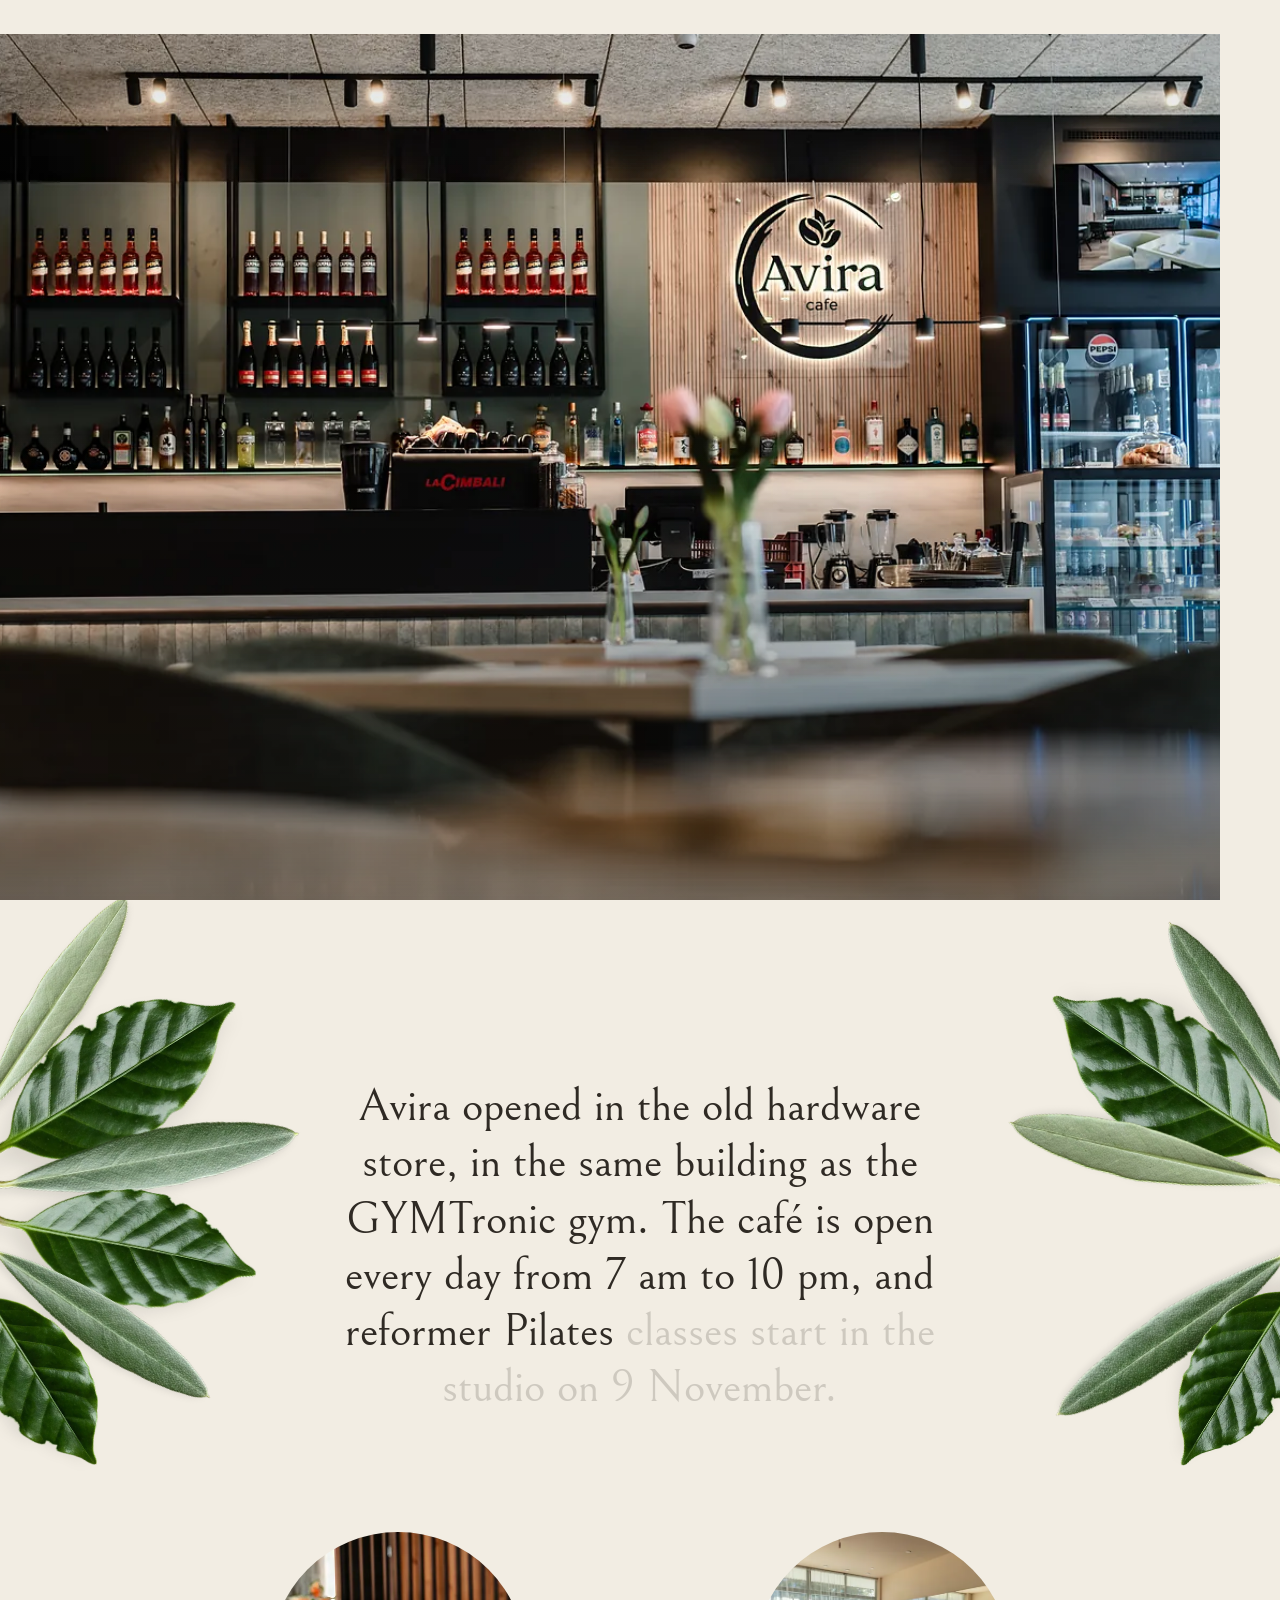
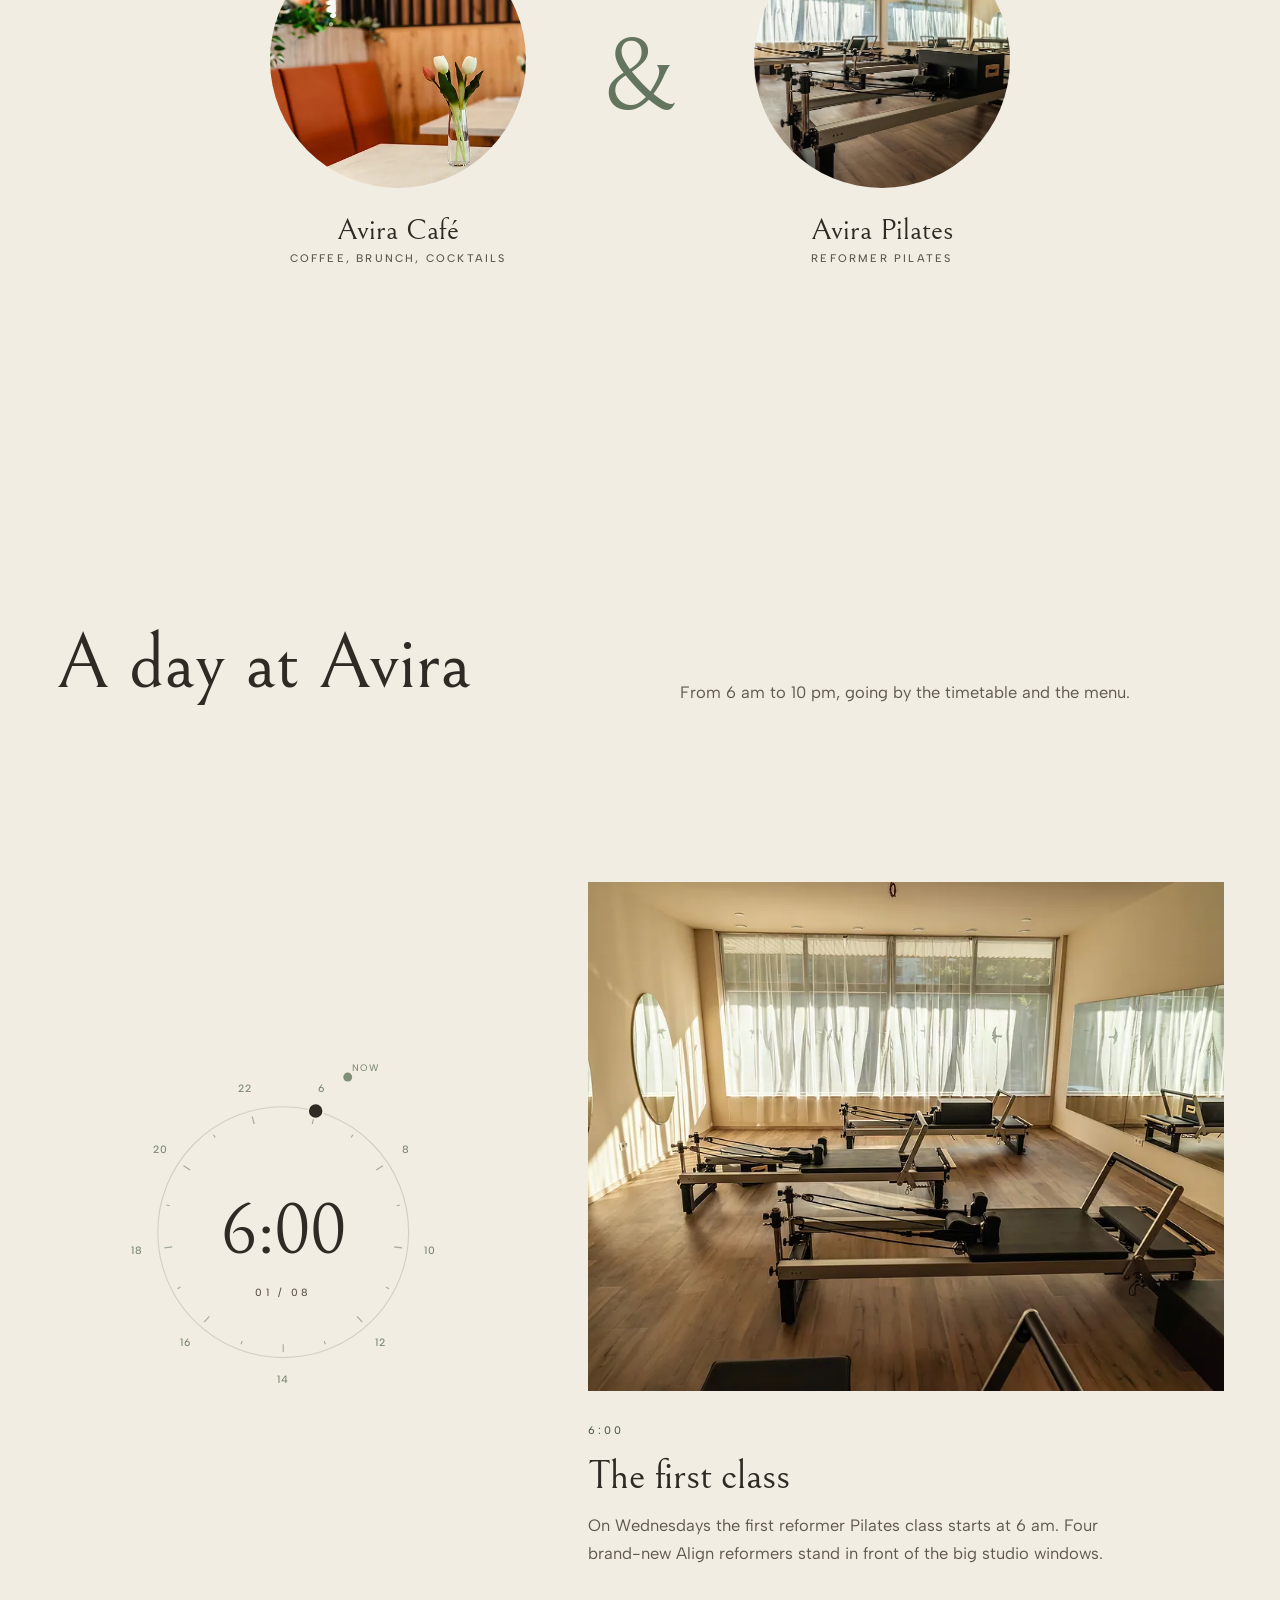
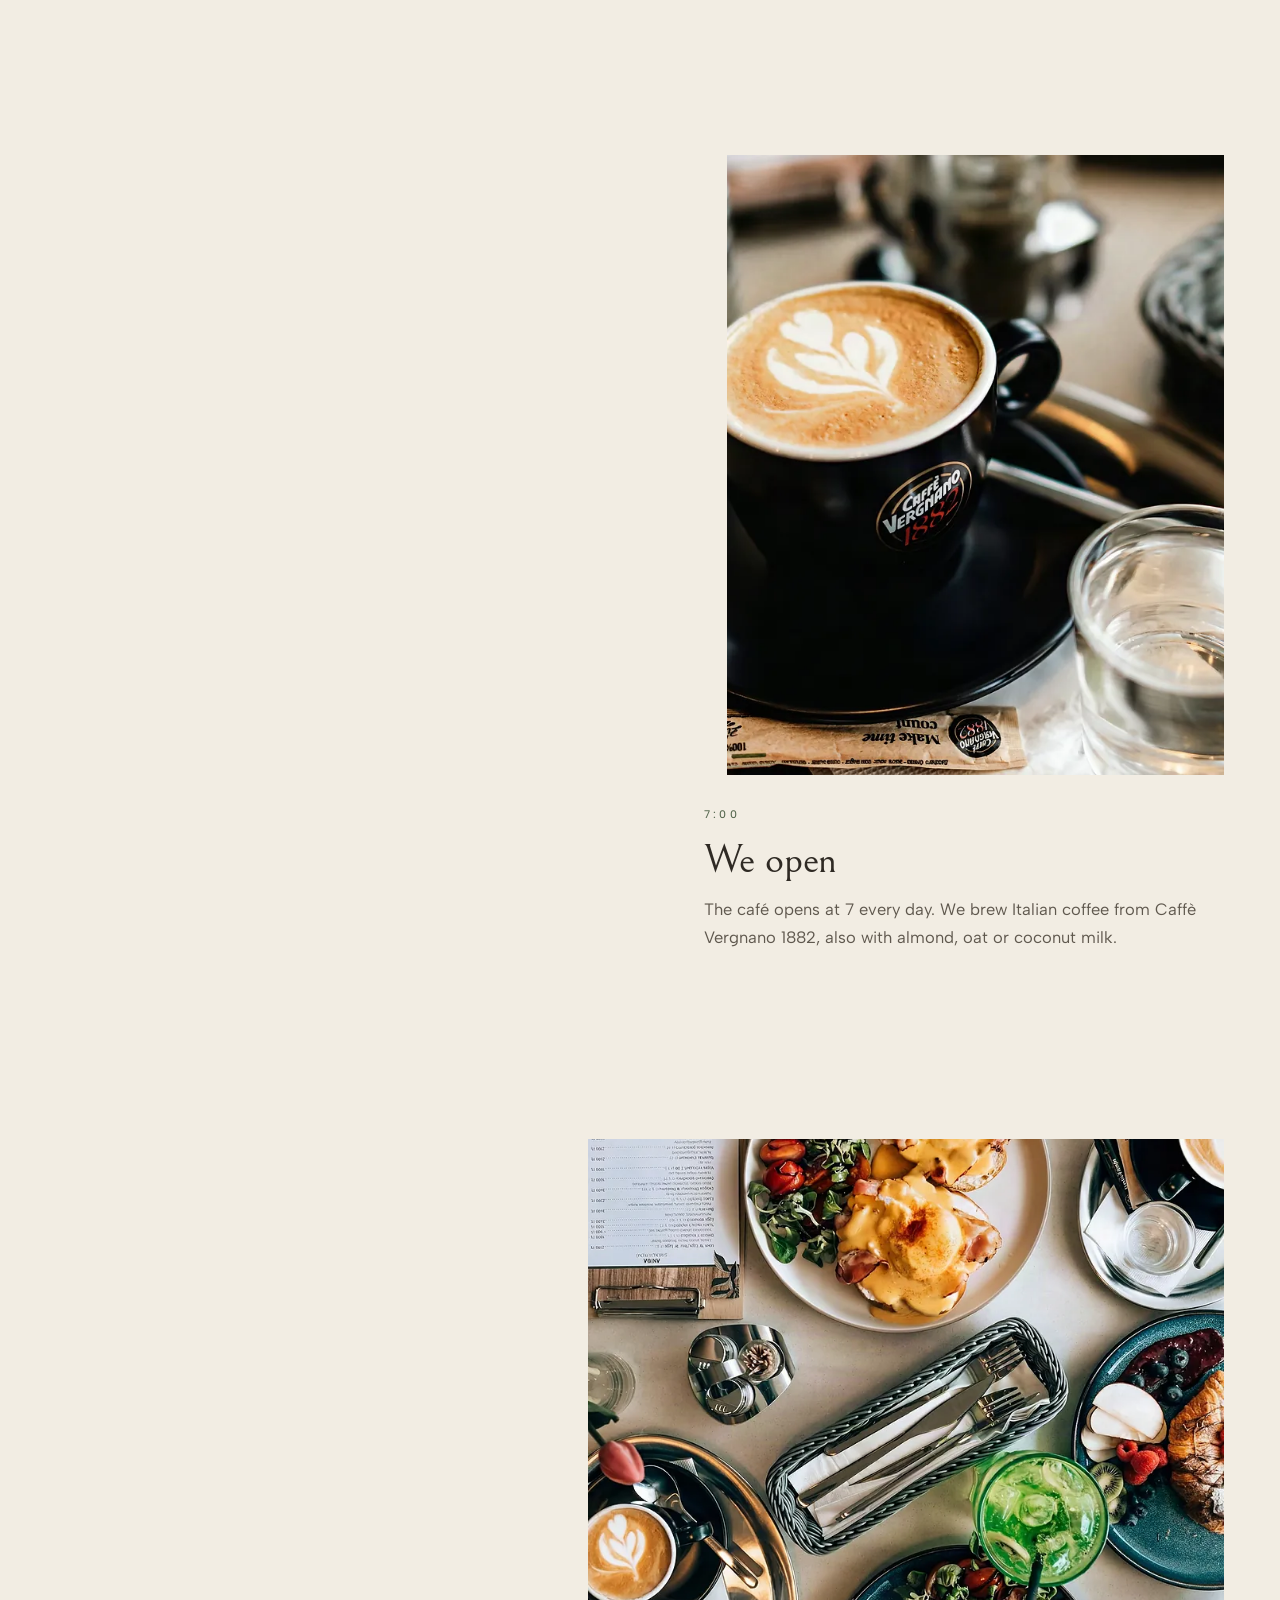
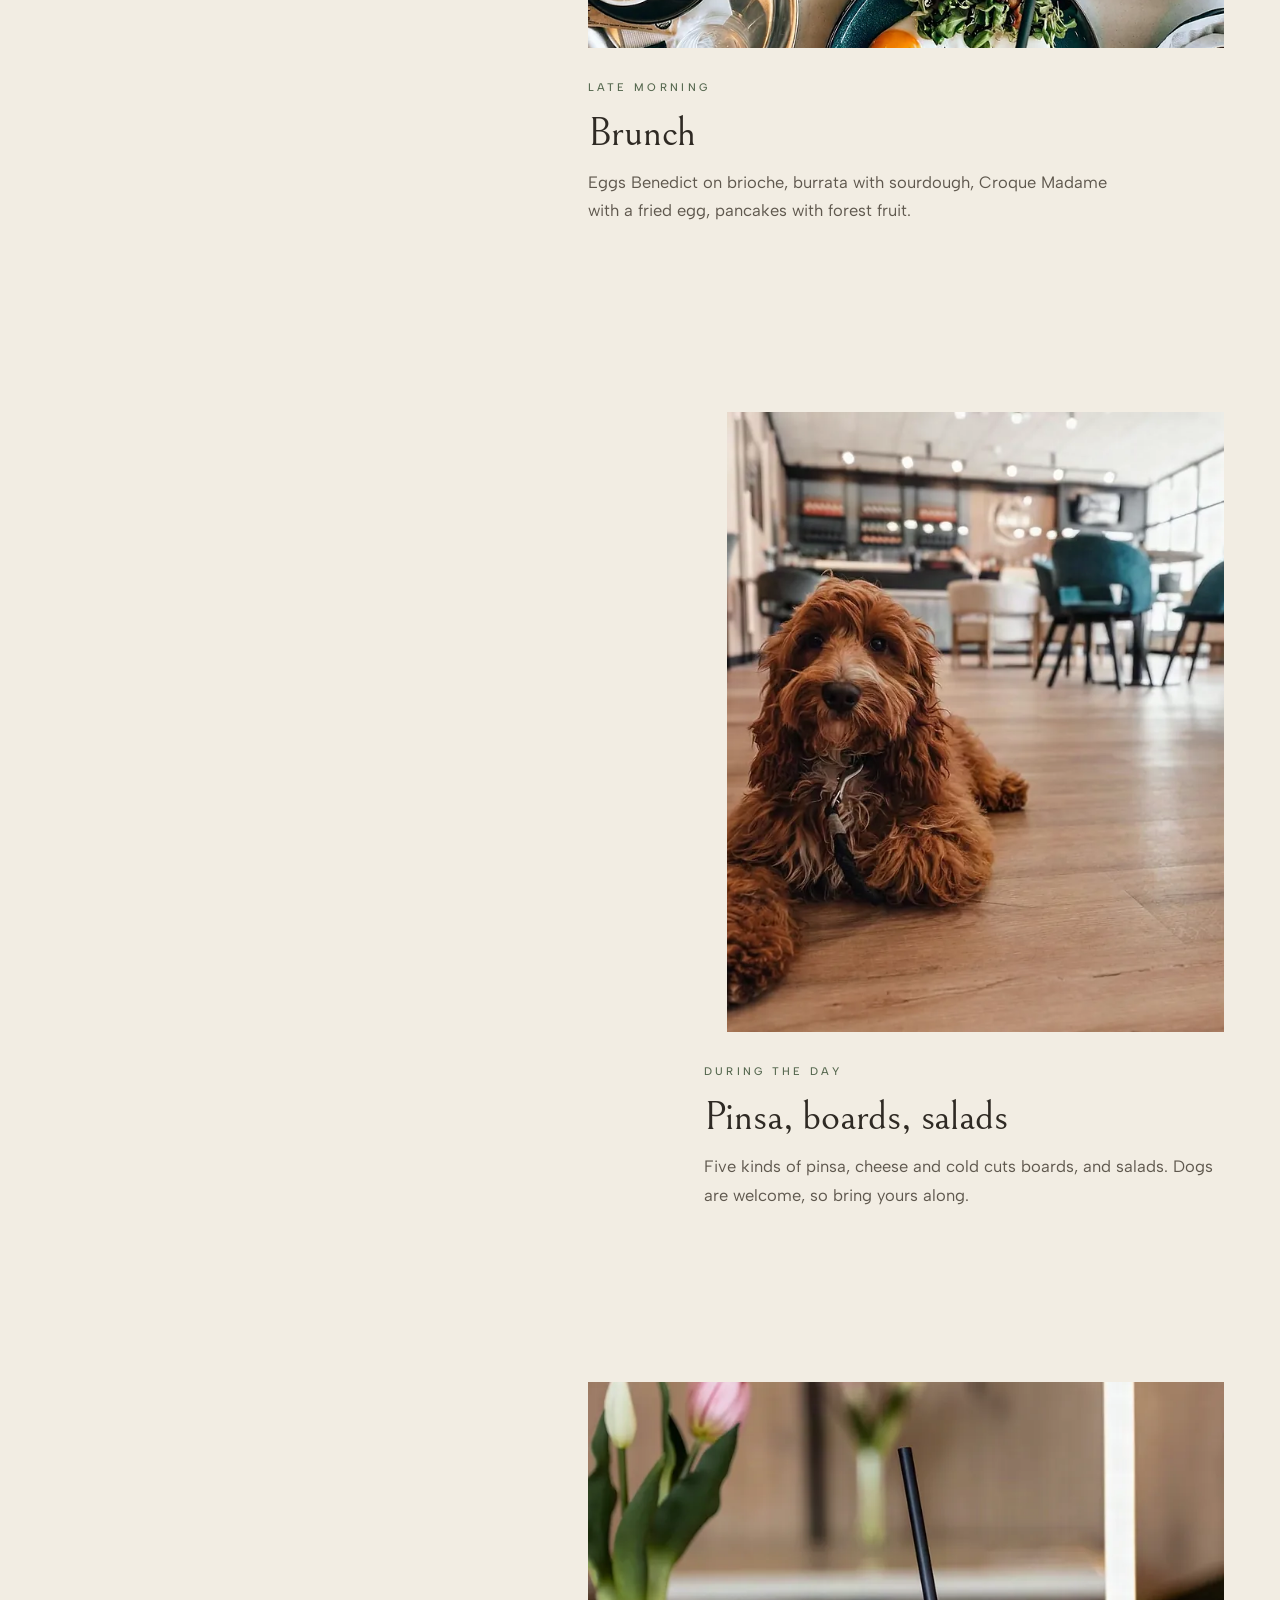
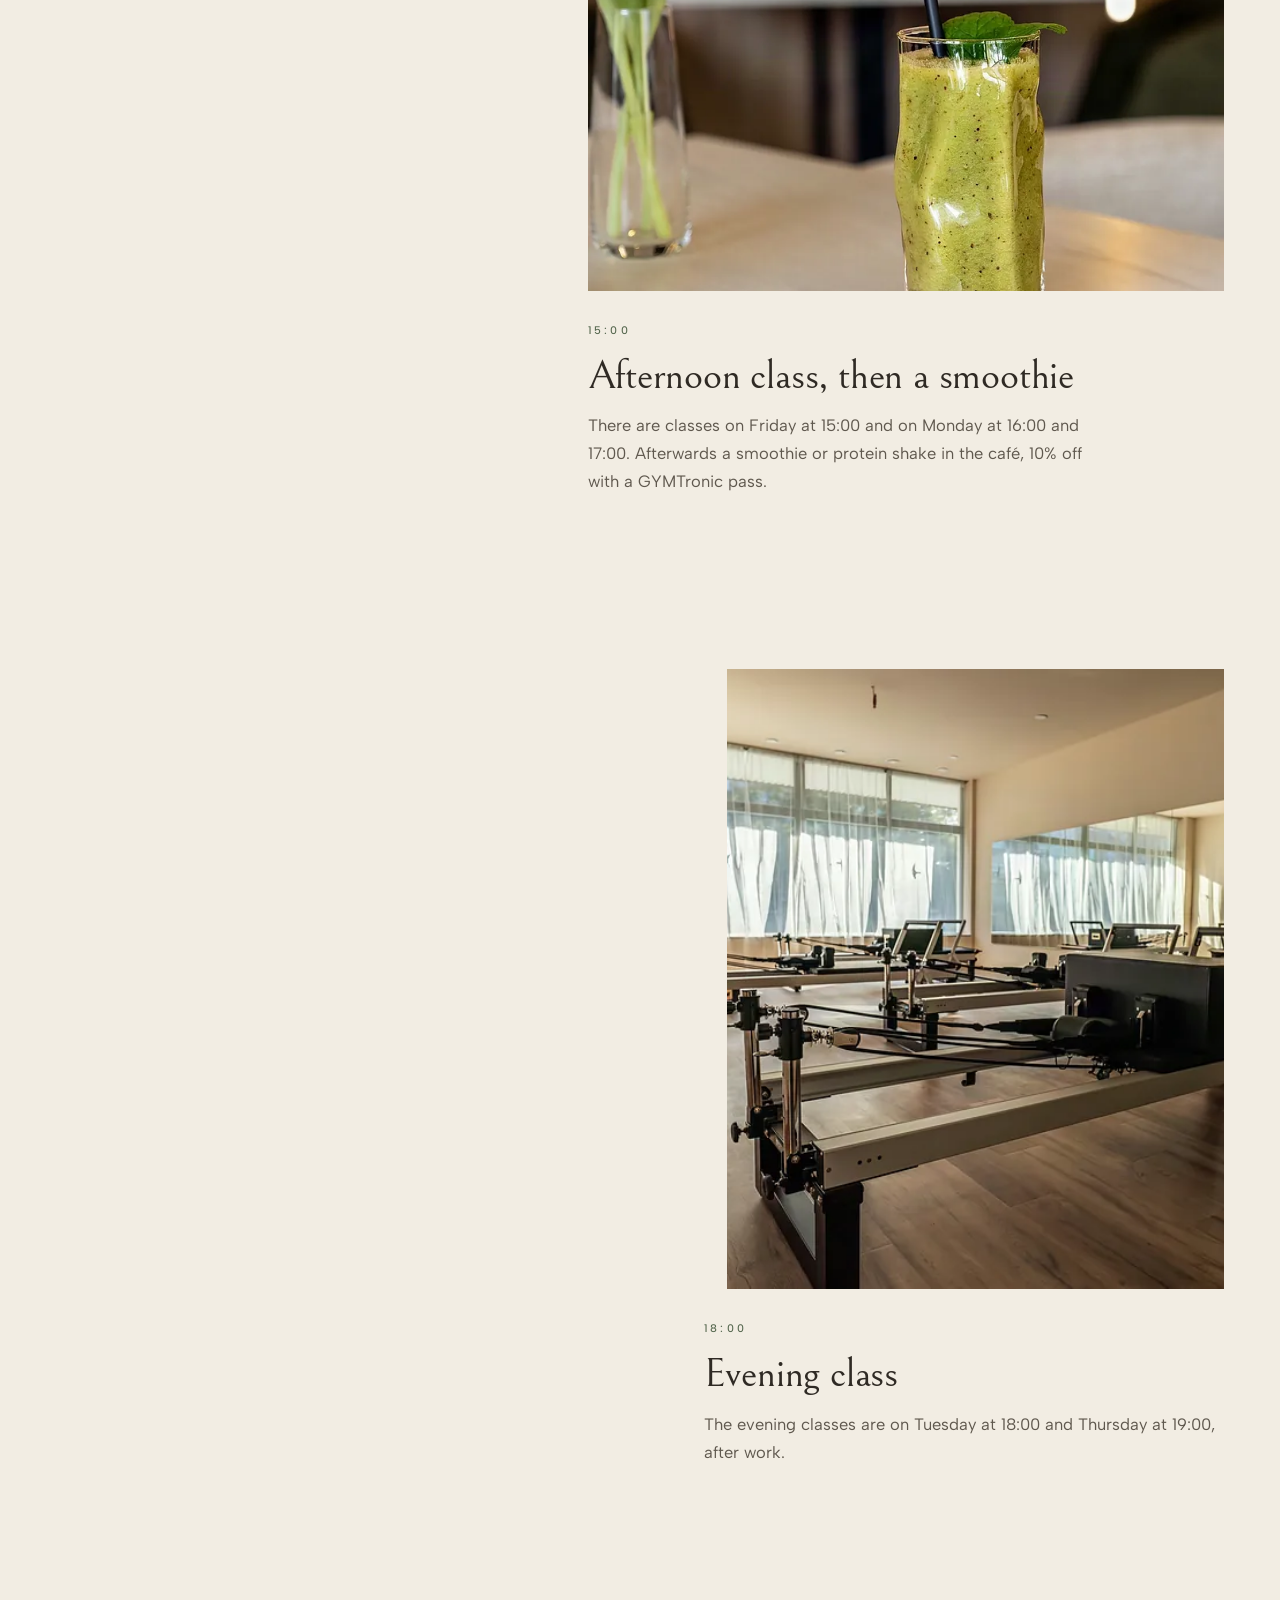
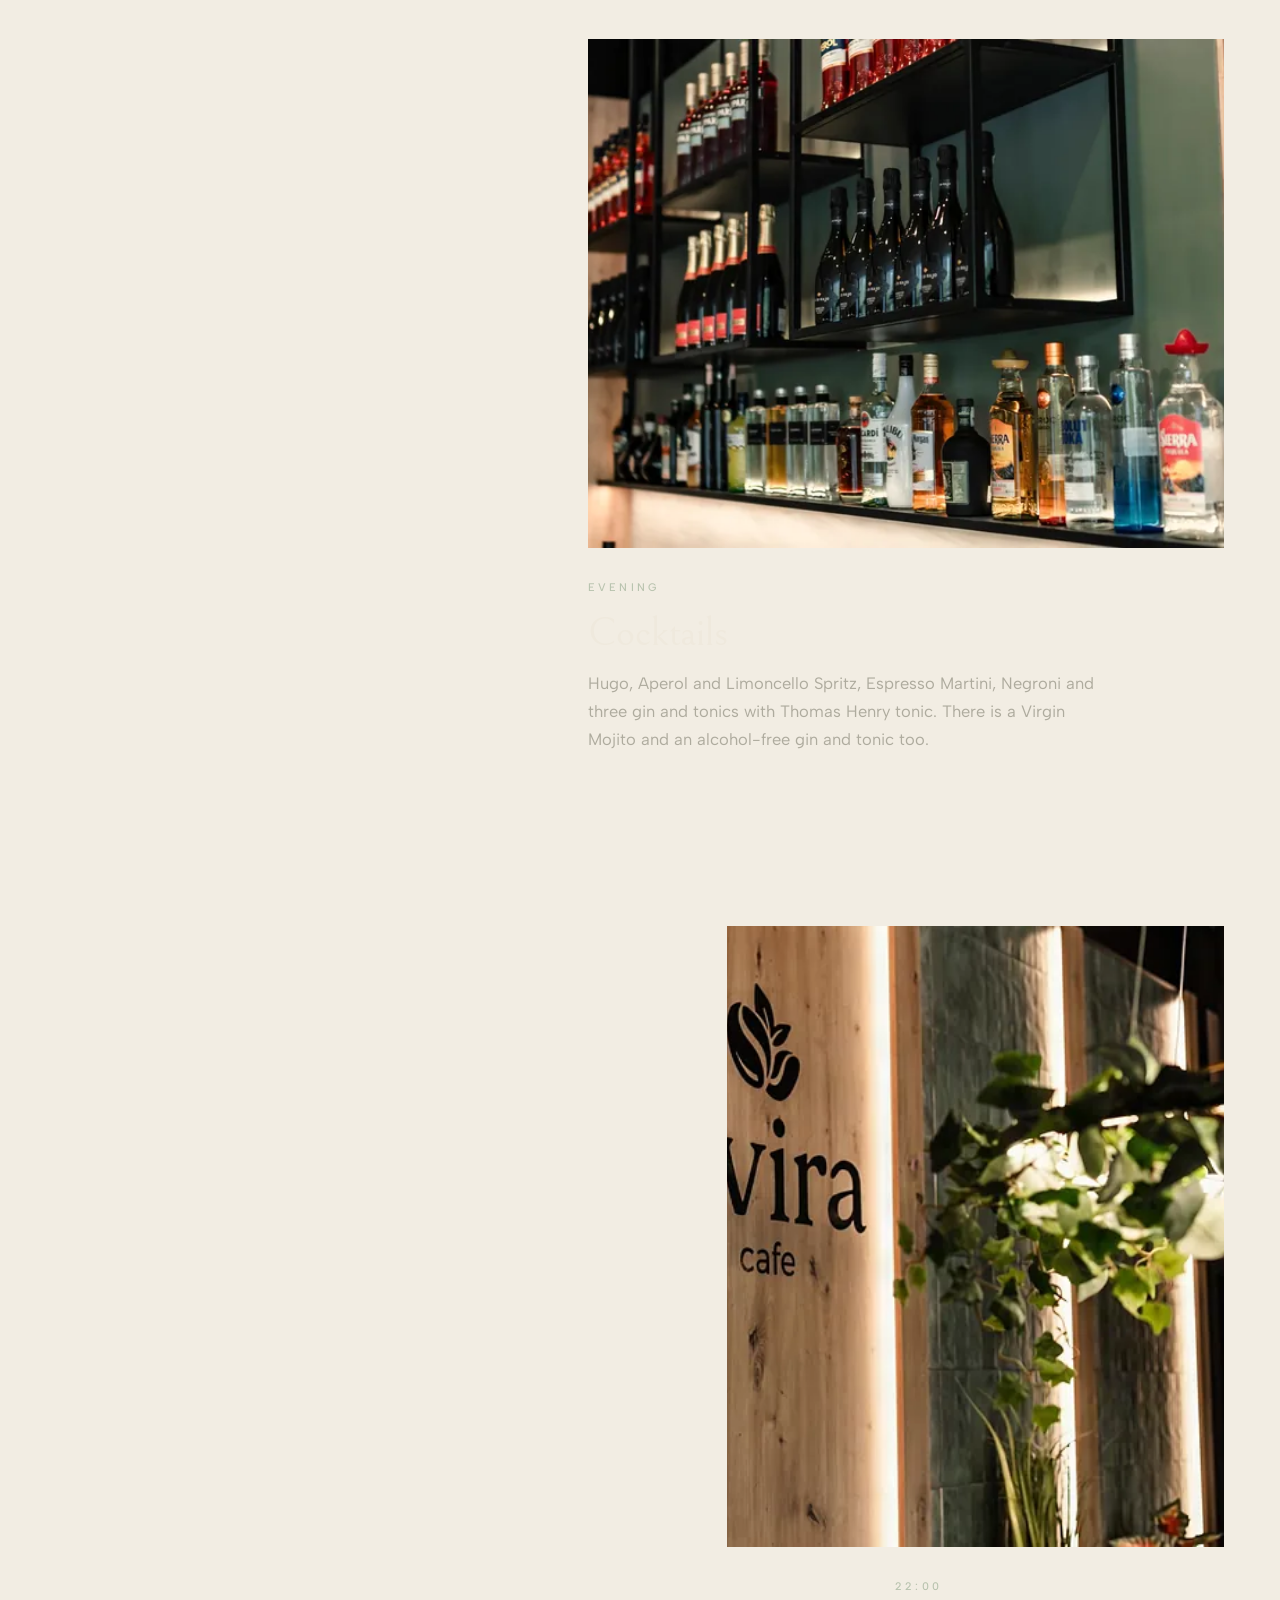
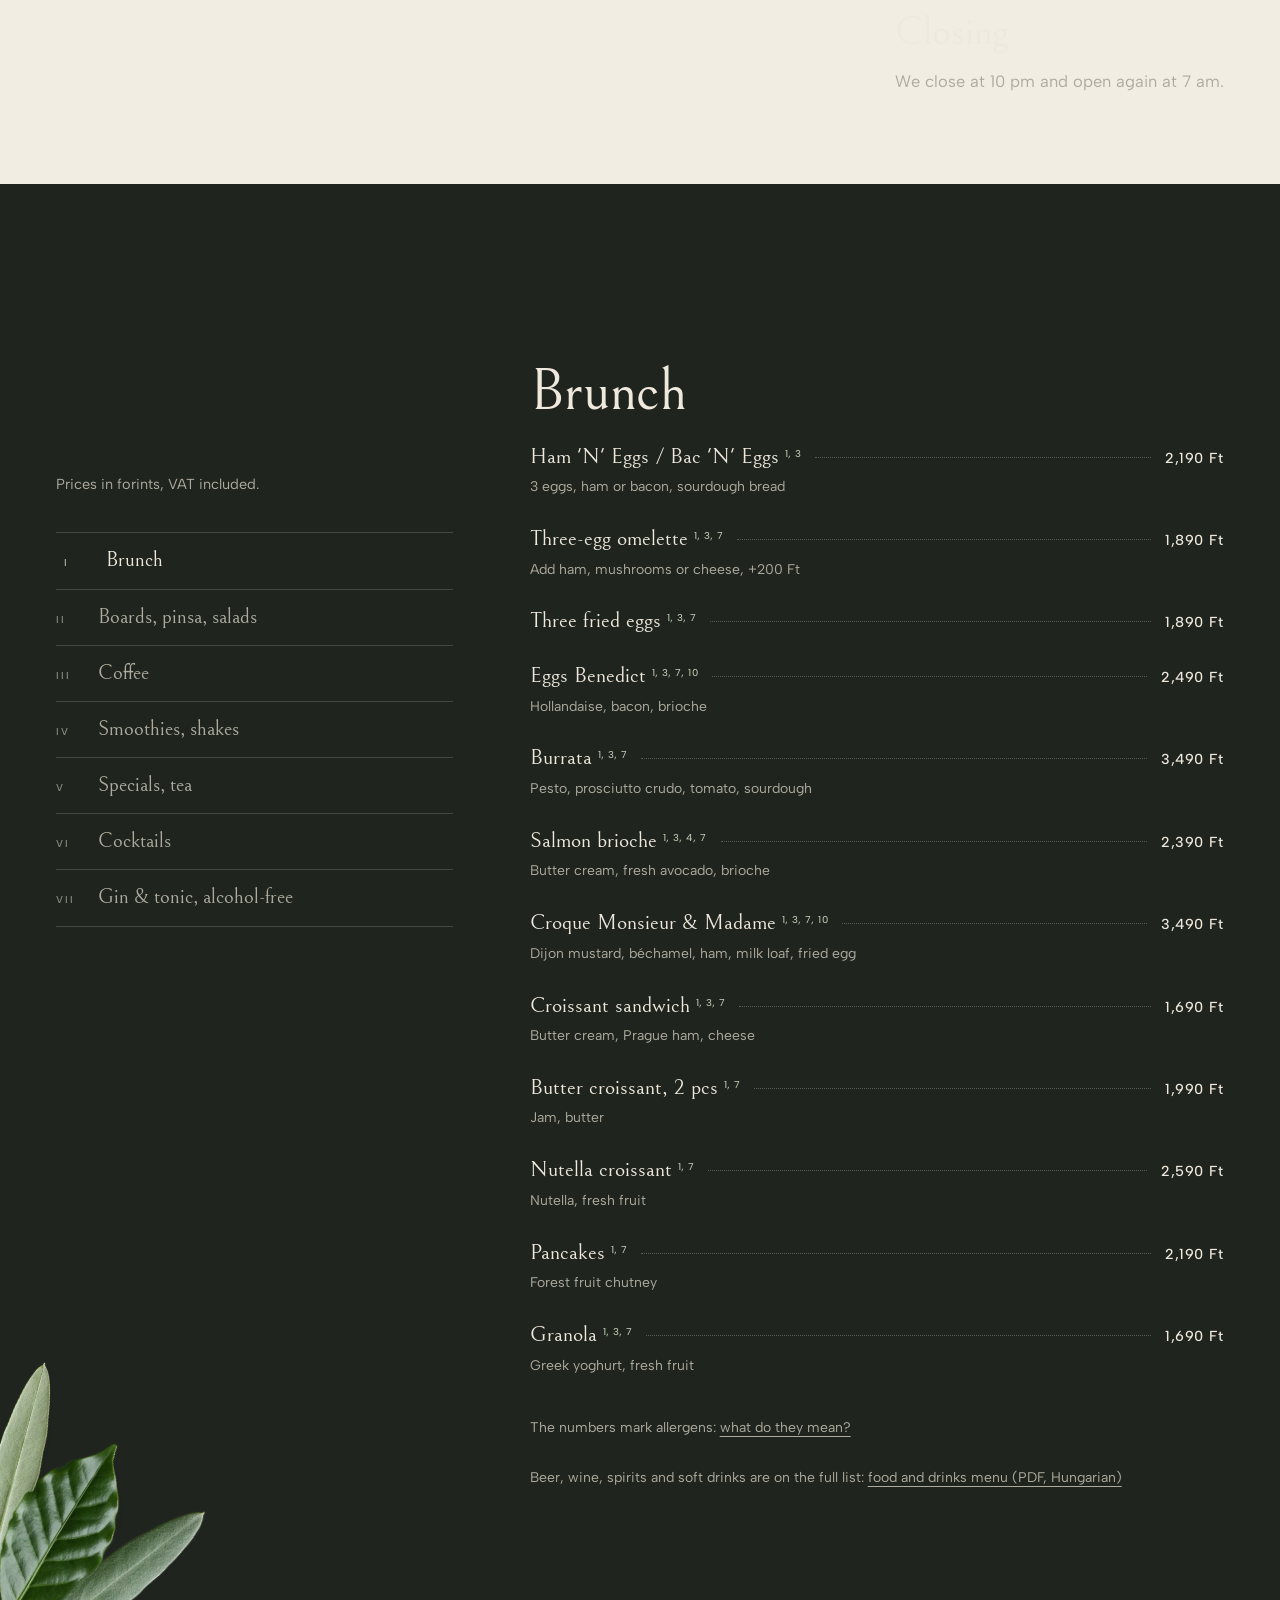
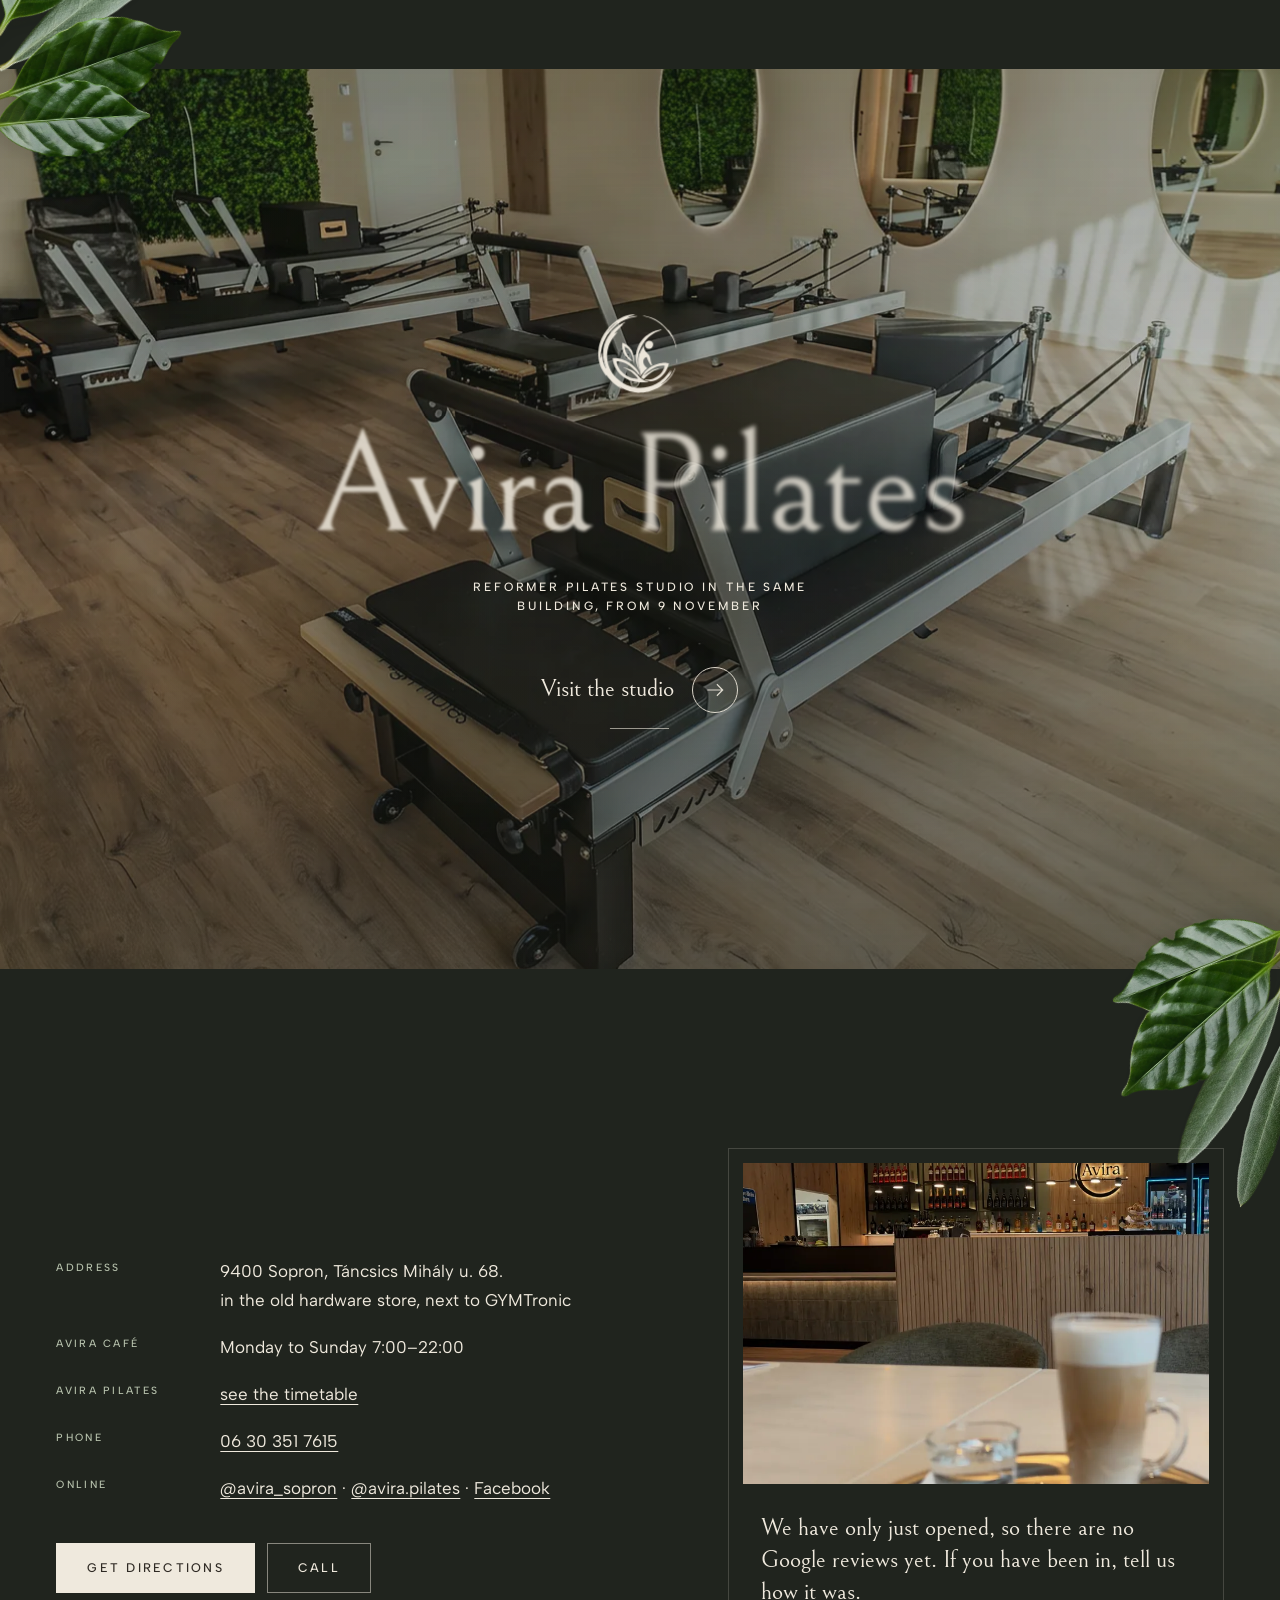
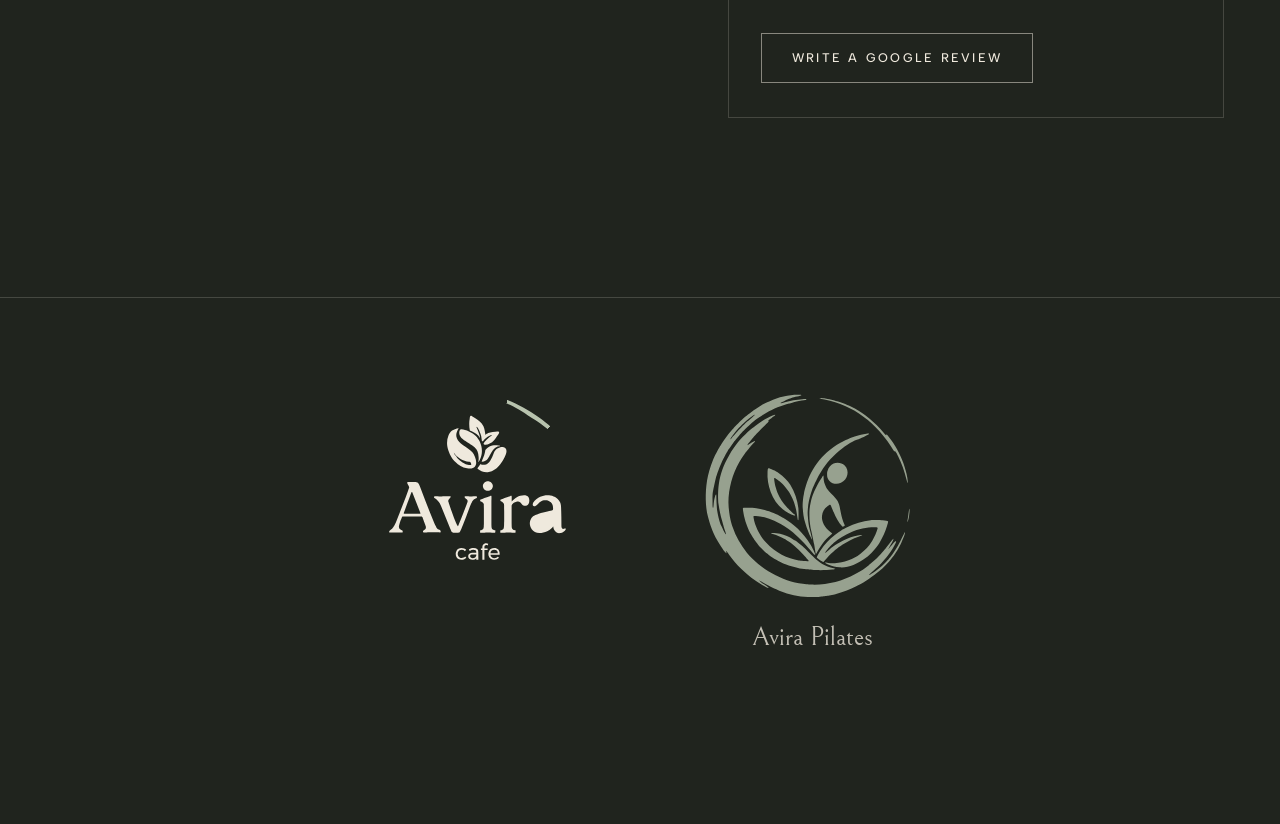
==== commit afd44634: "v3: pontos logók, keret nélküli nyitókép, új nyitány, valódi levelek, külön Pilates aloldal oldalvál" ====
--- a/site/index.html
+++ b/site/index.html
@@ -1,60 +1,53 @@
 <!doctype html>
-<html lang="hu" class="no-js">
+<html lang="hu" class="no-js" data-page="cafe">
 <head>
 <meta charset="utf-8">
 <meta name="viewport" content="width=device-width, initial-scale=1, viewport-fit=cover">
-<title>Avira Move &amp; Relax · Kávézó és reformer pilates Sopronban</title>
+<title>Avira Café · Kávézó és reformer pilates Sopronban</title>
 <meta name="description" content="Avira Café és Avira Pilates Sopronban, a Táncsics u. 68. alatt, a régi vasáruházban, a GYMTronic mellett. A kávézó minden nap 7 és 22 óra között van nyitva, a reformer pilates órák november 9-én indulnak.">
 <meta name="robots" content="noindex">
-<meta name="theme-color" content="#f1ece1">
-<meta property="og:title" content="Avira Move & Relax, Sopron">
+<meta name="theme-color" content="#f2ede3">
+<meta property="og:title" content="Avira Café, Sopron">
 <meta property="og:description" content="Kávézó és reformer pilates stúdió a Táncsics u. 68. alatt.">
-<meta property="og:image" content="img/cafe-boksz-1400.webp">
-<link rel="icon" href="data:image/svg+xml,%3Csvg xmlns='http://www.w3.org/2000/svg' viewBox='0 0 40 40'%3E%3Crect width='40' height='40' fill='%23f1ece1'/%3E%3Cpath fill='%235a6630' d='M19.5 33C11 27 8 17 13.5 7c8 6 10 16 6 26zM21 33c3-8 8.5-12.5 14-17-6.5-.5-12 5-14 17z'/%3E%3C/svg%3E">
+<meta property="og:image" content="img/hero-bar-1600.webp?v=3">
+<link rel="icon" href="data:image/svg+xml,%3Csvg xmlns='http://www.w3.org/2000/svg' viewBox='0 0 40 40'%3E%3Crect width='40' height='40' rx='8' fill='%23f2ede3'/%3E%3Ccircle cx='20' cy='20' r='13' fill='none' stroke='%2363755e' stroke-width='2.4' stroke-dasharray='70 12' transform='rotate(-60 20 20)'/%3E%3Cpath fill='%2345332b' d='M17 13c3 2 4 6 2 10-3-2-4-6-2-10zm4 2c3 0 5 3 5 6-3 0-5-3-5-6z'/%3E%3C/svg%3E">
 <link rel="preload" href="fonts/bellefair-latin-400-normal.woff2" as="font" type="font/woff2" crossorigin>
 <link rel="preload" href="fonts/albert-sans-latin-400-normal.woff2" as="font" type="font/woff2" crossorigin>
-<link rel="preload" href="img/cafe-boksz-1400.webp?v=2" as="image">
-<link rel="stylesheet" href="css/style.css?v=2">
+<link rel="preload" as="image" href="img/hero-bar-1600.webp?v=3" imagesrcset="img/hero-bar-1000.webp?v=3 1000w, img/hero-bar-1600.webp?v=3 1600w, img/hero-bar-2400.webp?v=3 2400w" imagesizes="100vw">
+<link rel="stylesheet" href="css/style.css?v=3">
 <script>
   (function () {
     var h = document.documentElement; h.className = h.className.replace('no-js', 'js');
-    var q = location.search, rm = matchMedia('(prefers-reduced-motion: reduce)').matches, sd = navigator.connection && navigator.connection.saveData;
-    var seen = false; try { seen = sessionStorage.getItem('avira-gate') === '1'; } catch (e) {}
-    if (!seen && !location.hash && !rm && !sd && q.indexOf('nogate') < 0 && (window.scrollY || 0) < 40) {
-      h.classList.add('gate-on');
-      setTimeout(function () { if (!h.classList.contains('gate-run')) h.classList.remove('gate-on'); }, 3000);
+    var ss = function (k, v) { try { if (v === undefined) return sessionStorage.getItem(k); if (v === null) sessionStorage.removeItem(k); else sessionStorage.setItem(k, v); } catch (e) {} return null; };
+    var rm = matchMedia('(prefers-reduced-motion: reduce)').matches, sd = navigator.connection && navigator.connection.saveData;
+    var pt = ss('avira-pt'); ss('avira-pt', null);
+    if (pt && !rm) { h.classList.add('pt-in'); h.setAttribute('data-from', pt); setTimeout(function () { if (!h.classList.contains('pt-run')) h.classList.remove('pt-in'); }, 3000); }
+    if (h.getAttribute('data-page') === 'cafe' && !pt && !ss('avira-intro') && !location.hash && !rm && !sd && location.search.indexOf('nointro') < 0 && (window.scrollY || 0) < 40) {
+      h.classList.add('intro-on');
+      setTimeout(function () { if (!h.classList.contains('intro-run')) h.classList.remove('intro-on'); }, 3000);
     }
   })();
 </script>
 </head>
 <body>
 <a class="skip" href="#rolunk" data-i18n="skip">Ugrás a tartalomhoz</a>
-
-<svg width="0" height="0" style="position:absolute" aria-hidden="true">
-  <defs>
-    <path id="enso" d="M54.4 -87.0 L52.2 -89.7 L49.7 -91.9 L47.1 -93.9 L44.3 -95.6 L41.4 -97.2 L38.4 -98.6 L35.3 -99.9 L31.9 -100.1 L28.8 -101.2 L25.7 -102.3 L22.6 -103.3 L19.4 -104.2 L16.2 -105.0 L12.9 -105.7 L9.6 -106.3 L6.3 -106.6 L3.0 -106.8 L-0.4 -106.8 L-3.7 -106.7 L-7.0 -106.5 L-10.4 -106.2 L-13.7 -106.0 L-17.0 -105.7 L-20.4 -105.4 L-23.7 -105.0 L-27.1 -104.5 L-30.4 -103.9 L-33.7 -103.1 L-36.9 -102.2 L-40.2 -101.1 L-43.3 -99.8 L-46.4 -98.5 L-49.5 -97.1 L-52.6 -95.6 L-55.6 -94.0 L-58.7 -92.4 L-61.7 -90.8 L-64.6 -89.0 L-67.5 -87.1 L-70.2 -85.0 L-72.9 -82.8 L-75.4 -80.4 L-77.7 -78.0 L-80.0 -75.4 L-82.2 -72.7 L-84.3 -70.0 L-86.4 -67.3 L-88.5 -64.6 L-90.5 -61.9 L-92.5 -59.1 L-94.4 -56.2 L-96.2 -53.3 L-97.8 -50.2 L-99.3 -47.1 L-100.6 -44.0 L-101.8 -40.8 L-103.0 -37.5 L-104.1 -34.3 L-105.1 -31.0 L-106.1 -27.8 L-107.1 -24.5 L-108.0 -21.2 L-108.8 -17.8 L-109.5 -14.4 L-110.0 -11.0 L-110.3 -7.6 L-110.4 -4.1 L-110.3 -0.7 L-110.1 2.8 L-109.7 6.2 L-109.3 9.6 L-108.8 13.0 L-108.3 16.4 L-107.8 19.7 L-107.1 23.1 L-106.3 26.4 L-105.3 29.7 L-104.2 32.9 L-102.9 36.1 L-101.4 39.2 L-99.9 42.2 L-98.3 45.2 L-96.6 48.1 L-94.9 51.0 L-93.2 54.0 L-91.5 56.9 L-89.8 59.7 L-87.9 62.6 L-86.0 65.3 L-83.9 68.0 L-81.7 70.5 L-79.4 72.9 L-77.0 75.3 L-74.4 77.5 L-71.9 79.7 L-69.3 81.8 L-66.6 83.8 L-64.0 85.9 L-61.3 87.8 L-58.5 89.7 L-55.7 91.5 L-52.7 93.1 L-49.7 94.5 L-46.6 95.7 L-43.4 96.8 L-40.3 97.8 L-37.1 98.6 L-33.9 99.4 L-30.7 100.2 L-27.5 100.9 L-24.3 101.7 L-21.1 102.3 L-17.9 102.9 L-14.6 103.3 L-11.4 103.6 L-8.1 103.7 L-4.9 103.7 L-1.6 103.6 L1.6 103.3 L4.8 103.1 L8.0 102.7 L11.2 102.4 L14.4 102.0 L17.6 101.6 L20.8 101.1 L23.9 100.4 L27.0 99.6 L30.1 98.6 L33.1 97.4 L36.0 96.1 L38.9 94.6 L41.7 93.1 L44.5 91.5 L47.2 89.9 L49.9 88.2 L52.6 86.6 L55.2 84.8 L57.8 83.0 L60.3 81.0 L62.6 78.9 L64.9 76.7 L67.1 74.4 L69.1 72.1 L71.1 69.6 L73.1 67.2 L75.0 64.8 L76.9 62.4 L78.8 59.9 L80.7 57.5 L82.5 55.0 L84.2 52.4 L85.8 49.7 L87.2 47.0 L88.5 44.1 L89.6 41.3 L90.5 38.3 L91.3 35.3 L92.4 32.4 L93.3 29.6 L94.3 26.6 L95.2 23.7 L96.0 20.8 L96.7 17.8 L97.3 14.8 L97.6 11.7 L97.8 8.6 L97.9 5.6 L97.8 2.5 L97.6 -0.5 L97.4 -3.6 L97.2 -6.6 L97.0 -9.7 L96.7 -12.7 L96.3 -15.7 L95.9 -18.7 L95.4 -21.7 L94.7 -24.7 L94.0 -27.7 L93.0 -30.6 L92.0 -33.5 L91.2 -33.2 L92.1 -30.3 L92.9 -27.4 L93.7 -24.5 L94.4 -21.5 L95.1 -18.6 L95.7 -15.6 L96.1 -12.6 L96.4 -9.6 L96.6 -6.6 L96.8 -3.6 L96.6 -0.5 L96.3 2.5 L96.0 5.5 L95.5 8.4 L95.0 11.4 L94.6 14.3 L94.1 17.3 L93.6 20.2 L93.0 23.2 L92.4 26.1 L91.6 29.0 L90.7 31.9 L89.6 34.7 L88.2 37.3 L86.7 39.9 L85.2 42.5 L83.7 45.1 L82.2 47.6 L80.7 50.2 L79.2 52.7 L77.6 55.2 L75.9 57.7 L74.1 60.1 L72.2 62.4 L70.1 64.5 L68.0 66.6 L65.7 68.5 L63.4 70.3 L61.0 72.1 L58.6 73.8 L56.2 75.5 L53.8 77.2 L51.4 78.9 L48.9 80.5 L46.4 82.0 L43.8 83.3 L41.1 84.6 L38.4 85.7 L35.6 86.7 L32.8 87.6 L30.1 88.5 L27.3 89.3 L24.5 90.1 L21.7 91.0 L18.9 91.8 L16.0 92.6 L13.2 93.3 L10.3 93.8 L7.3 94.2 L4.4 94.4 L1.4 94.5 L-1.5 94.4 L-4.4 94.3 L-7.4 94.0 L-10.3 93.8 L-13.2 93.4 L-16.2 93.1 L-19.1 92.7 L-22.0 92.1 L-24.9 91.5 L-27.7 90.7 L-30.5 89.7 L-33.3 88.5 L-35.9 87.3 L-38.6 85.9 L-41.1 84.5 L-43.7 83.1 L-46.3 81.7 L-48.8 80.2 L-51.4 78.8 L-53.9 77.3 L-56.4 75.7 L-58.9 74.1 L-61.2 72.3 L-63.5 70.3 L-65.6 68.3 L-67.7 66.2 L-69.7 64.1 L-71.7 61.9 L-73.7 59.7 L-75.7 57.4 L-77.6 55.2 L-79.5 52.9 L-81.3 50.5 L-83.0 48.0 L-84.5 45.4 L-85.9 42.8 L-87.1 40.0 L-88.1 37.2 L-89.1 34.4 L-90.0 31.5 L-90.8 28.7 L-91.6 25.8 L-92.4 23.0 L-93.1 20.1 L-93.8 17.2 L-94.4 14.3 L-94.8 11.3 L-95.1 8.3 L-95.3 5.4 L-95.3 2.4 L-95.2 -0.6 L-95.0 -3.6 L-94.8 -6.5 L-94.6 -9.5 L-94.4 -12.5 L-94.2 -15.4 L-93.9 -18.4 L-93.6 -21.4 L-93.1 -24.4 L-92.4 -27.3 L-91.5 -30.2 L-90.5 -33.0 L-89.4 -35.8 L-88.1 -38.5 L-86.8 -41.2 L-85.4 -43.9 L-84.0 -46.5 L-82.6 -49.2 L-81.1 -51.8 L-79.5 -54.3 L-77.8 -56.8 L-76.0 -59.2 L-74.0 -61.5 L-72.0 -63.7 L-69.8 -65.7 L-67.5 -67.7 L-65.2 -69.6 L-63.0 -71.5 L-60.7 -73.4 L-58.4 -75.3 L-56.0 -77.2 L-53.7 -79.1 L-51.3 -80.8 L-48.8 -82.5 L-46.3 -84.1 L-43.6 -85.5 L-40.9 -86.8 L-38.2 -88.0 L-35.4 -89.1 L-32.6 -90.1 L-29.8 -91.2 L-26.9 -92.2 L-24.1 -93.1 L-21.2 -94.0 L-18.3 -94.8 L-15.4 -95.5 L-12.4 -96.0 L-9.4 -96.3 L-6.4 -96.4 L-3.3 -96.4 L-0.3 -96.2 L2.7 -96.0 L5.7 -95.8 L8.6 -95.5 L11.6 -95.2 L14.6 -94.9 L17.6 -94.5 L20.5 -94.0 L23.5 -93.4 L26.4 -92.7 L29.3 -91.8 L31.8 -89.8 L34.5 -88.7 L37.3 -87.6 L40.1 -86.5 L42.8 -85.4 L45.6 -84.3 L48.5 -83.3 L51.6 -82.6Z"/>
-    <path id="leaf" d="M19.5 33C11 27 8 17 13.5 7c8 6 10 16 6 26zM21 33c3-8 8.5-12.5 14-17-6.5-.5-12 5-14 17z"/>
-  </defs>
-</svg>
-
-<!-- nyitány: ecsetvonásos kör, benne a levél; a kör kinyílik, mögötte a kávézó -->
-<div class="gate" id="gate" aria-hidden="true">
-  <div class="gate__mark">
-    <svg class="gate__enso" viewBox="-122 -122 244 244"><use href="#enso"/></svg>
-    <svg class="gate__leaf" viewBox="0 0 40 40"><use href="#leaf"/></svg>
-  </div>
-  <p class="gate__word"><span>A</span><span>v</span><span>i</span><span>r</span><span>a</span></p>
-  <p class="gate__sub">Move &amp; Relax</p>
-  <div class="gate__hole"><div class="gate__ph"><img src="img/cafe-boksz-1400.webp?v=2" alt=""></div></div>
+<svg width="0" height="0" style="position:absolute" aria-hidden="true"><symbol id="lg-ring" viewBox="0 0 253.9 266.4"><path d="M 235.4,56.2 C 234.1,54.5 231.0,52.9 230.0,51.2 C 217.9,32.2 169.7,3.2 151.9,6.1 C 147.0,6.9 145.7,7.4 150.6,8.4 C 170.0,12.5 176.3,14.6 198.6,29.9 C 218.9,42.4 225.9,51.2 233.6,58.1 C 238.1,62.1 236.7,58.1 235.4,56.2 Z M 56.3,68.1 L 58.5,65.8 C 58.9,65.2 59.3,64.6 59.6,64.0 C 60.0,63.4 60.3,62.9 60.7,62.4 C 65.0,57.6 61.8,58.2 58.0,60.4 C 56.6,61.2 55.6,63.1 54.3,63.9 C 49.6,66.7 49.4,66.0 52.0,61.4 C 55.3,55.5 61.2,51.0 65.1,47.5 C 72.3,41.8 78.3,36.9 82.1,32.2 C 85.4,28.1 86.1,27.1 80.4,29.7 C 65.7,36.5 50.0,50.0 42.5,59.1 C 37.5,65.3 32.3,73.2 28.3,81.3 C 25.5,87.1 18.9,101.7 18.0,108.5 L 17.2,110.2 L 16.9,112.9 L 15.8,115.0 L 14.8,126.4 C 14.8,131.4 15.7,134.7 15.9,140.4 C 16.4,161.2 21.4,168.2 23.2,179.8 C 20.4,177.7 21.8,179.7 19.9,176.4 C 18.7,174.2 15.7,159.9 15.5,158.4 C 15.2,155.9 15.3,154.8 15.1,152.6 C 14.4,149.7 12.9,143.9 13.3,138.6 C 13.7,133.0 11.6,132.9 11.1,135.7 C 10.9,137.4 11.1,139.8 10.8,143.0 C 10.7,144.9 9.1,148.1 8.8,141.9 C 8.6,138.5 9.0,135.1 9.2,131.8 C 9.6,124.3 16.8,99.2 19.3,92.6 C 24.3,79.3 24.5,78.9 29.4,69.5 C 30.8,61.2 74.9,21.7 102.0,15.9 C 108.2,14.1 119.6,12.7 127.2,11.4 C 127.6,11.4 133.4,9.7 127.0,9.9 C 116.7,10.3 109.3,12.6 100.4,13.5 C 96.5,13.9 99.0,13.3 99.7,12.9 C 105.5,10.2 117.9,7.7 122.1,6.2 C 124.4,5.5 123.0,5.1 121.1,4.5 C 111.6,1.7 88.3,11.0 81.6,13.7 C 69.0,18.9 57.9,26.0 48.8,33.4 C 37.9,42.2 32.0,48.0 23.8,60.8 C 6.2,88.2 -8.6,152.8 20.4,197.7 C 75.7,283.4 193.4,285.7 249.9,193.7 C 250.1,192.8 249.2,192.1 248.0,193.9 C 241.9,202.3 239.1,204.1 235.0,209.1 C 230.9,212.8 232.7,212.6 230.3,214.1 C 222.7,218.7 226.8,215.1 229.3,212.6 C 232.2,209.9 238.7,200.2 240.1,196.4 C 241.4,193.0 241.2,192.4 238.2,195.0 C 233.9,198.7 227.7,206.8 225.1,209.7 C 221.1,214.1 217.3,217.9 212.8,221.5 C 208.8,224.8 209.6,223.1 211.4,221.5 C 215.8,217.3 219.5,213.7 223.9,208.5 C 225.9,206.2 228.3,201.8 231.4,198.0 C 234.2,194.6 235.2,189.9 227.0,199.9 C 221.3,206.9 218.0,210.3 212.1,215.9 C 205.4,222.5 190.6,232.7 179.1,236.4 C 165.0,241.0 148.7,244.3 132.3,243.4 C 116.0,242.4 104.0,241.4 89.2,232.6 C 61.9,217.7 47.6,204.3 37.7,177.2 C 32.4,164.1 28.4,147.1 31.5,131.5 C 33.0,124.2 34.5,116.0 35.7,109.2 C 38.2,95.1 48.3,74.2 56.3,68.1"/></symbol><symbol id="lg-bean" viewBox="0 0 253.9 266.4"><path d="M 114.3,70.7 C 114.5,70.7 114.4,70.7 114.4,70.9 C 114.6,70.9 114.5,70.8 114.5,71.0 C 114.8,71.0 114.7,71.0 114.7,71.2 C 114.9,71.2 114.9,71.1 114.8,71.3 C 115.0,71.3 115.0,71.3 115.0,71.5 C 115.2,71.4 115.2,71.4 115.1,71.6 C 115.4,71.6 115.3,71.5 115.3,71.7 L 115.6,72.0 L 115.8,72.2 L 116.0,72.2 C 116.2,72.2 116.2,72.2 116.2,72.4 C 117.3,73.3 118.3,74.2 119.8,75.0 C 122.4,76.5 126.0,77.8 129.0,78.2 C 130.3,78.3 130.7,78.3 131.1,79.2 C 131.3,79.6 131.4,80.0 131.5,80.4 C 131.7,81.2 131.6,81.5 131.5,81.5 C 131.5,81.5 131.5,81.6 131.5,81.6 C 130.1,82.1 126.9,81.2 125.6,80.8 C 122.7,79.7 121.1,78.5 119.1,76.8 C 116.7,74.8 116.1,73.7 114.3,71.3 L 114.2,71.1 C 113.7,70.7 113.5,70.3 113.2,69.7 C 112.8,68.9 112.3,68.4 112.5,68.2 C 113.0,69.1 114.1,70.0 114.3,70.7 Z M 117.8,41.1 C 115.6,41.0 111.7,42.9 110.5,43.7 C 108.6,45.1 107.5,46.7 106.4,49.5 C 104.2,55.3 104.6,60.4 106.6,66.2 C 107.4,68.7 108.5,70.9 109.8,73.0 C 111.8,76.1 112.2,76.2 114.2,78.5 C 117.6,82.2 121.6,84.5 127.0,85.4 C 141.8,87.9 137.2,73.0 132.9,67.7 C 130.5,64.9 126.3,62.1 123.1,60.1 C 122.6,59.8 122.1,59.4 121.6,59.1 C 119.3,57.6 116.9,55.1 115.9,52.5 C 113.9,47.4 116.0,44.5 117.8,41.1 M 139.5,78.5 L 139.9,78.0 C 140.1,77.8 140.2,77.7 140.4,77.4 C 140.6,77.0 140.8,76.6 141.0,76.2 C 144.5,69.6 144.0,62.2 140.9,55.6 C 140.1,54.0 137.9,51.0 136.7,49.8 C 133.0,46.0 125.5,42.3 120.8,42.2 C 118.8,42.1 118.3,45.1 118.4,46.7 C 118.7,52.1 125.0,55.0 128.1,57.1 C 131.8,59.6 136.5,61.4 138.6,66.7 C 139.3,68.4 139.6,70.4 139.7,72.3 C 139.9,73.8 139.9,75.7 139.6,77.2 C 139.5,77.7 139.3,78.1 139.5,78.5 M 129.4,36.1 C 129.4,38.8 129.6,41.0 130.1,43.6 C 133.5,44.8 137.2,46.8 139.3,49.2 C 140.2,50.3 140.6,51.0 141.4,52.1 C 141.3,49.2 139.1,44.1 137.9,41.2 C 137.2,39.7 137.5,39.9 137.5,39.8 L 137.6,39.5 C 139.2,40.2 141.1,45.2 141.7,46.9 C 142.8,50.1 142.8,50.5 143.2,53.7 C 143.3,54.8 143.4,55.4 144.5,55.4 C 145.2,55.2 146.0,53.0 148.7,51.3 C 149.6,50.7 153.0,48.6 154.4,48.6 C 154.1,49.7 152.6,50.2 151.0,51.5 C 149.5,52.7 144.8,57.0 145.3,58.6 C 145.8,60.1 149.2,59.2 150.3,58.8 C 151.8,58.2 153.3,57.4 154.6,56.6 C 157.1,54.8 158.7,52.1 160.4,49.5 C 162.1,47.0 164.0,44.6 160.4,44.7 C 157.8,44.7 152.8,45.5 150.4,46.5 C 149.4,47.0 148.0,47.8 147.5,48.5 C 147.2,48.2 147.2,47.7 147.1,47.3 L 146.5,43.5 C 146.2,41.9 145.7,40.3 145.1,39.0 C 142.8,34.3 139.4,32.6 136.1,30.2 L 132.5,27.9 C 130.2,26.5 130.2,28.6 129.9,30.5 C 129.6,32.3 129.4,34.1 129.4,36.1 M 138.6,85.8 C 141.3,87.8 144.9,90.0 149.8,89.7 C 153.3,89.5 155.5,88.2 158.0,86.5 C 160.5,84.7 161.6,83.3 163.7,80.8 C 164.8,79.4 165.7,78.0 166.7,76.4 C 176.2,61.1 165.9,59.8 160.5,63.5 C 156.8,66.0 156.9,68.2 154.8,72.9 C 154.0,74.7 153.4,75.7 152.4,77.2 C 152.2,77.5 152.2,77.5 152.0,77.8 C 151.4,78.5 150.8,79.1 150.1,79.7 C 148.6,81.1 146.6,81.7 144.4,81.4 C 141.1,80.9 142.4,79.6 139.9,83.3 C 139.4,84.0 138.5,84.8 138.6,85.8 M 143.2,78.2 C 146.1,78.3 148.6,76.7 149.7,75.2 C 151.5,72.5 151.5,72.1 153.1,69.3 C 155.3,65.4 157.5,61.5 162.4,60.9 C 162.5,60.9 162.9,60.9 163.0,60.9 L 163.6,60.7 C 163.2,60.1 163.0,60.3 161.7,60.1 C 159.3,59.8 157.3,59.7 154.9,60.3 C 152.4,60.9 150.0,62.4 148.5,63.8 C 147.0,65.1 147.4,64.8 146.9,67.1 C 146.7,68.4 146.2,69.7 145.9,71.0 C 145.2,73.0 143.2,77.5 143.2,78.2"/></symbol><symbol id="lg-l" viewBox="0 0 253.9 266.4"><path d="M 41.1,155.9 C 41.1,156.1 41.2,156.2 41.2,156.3 C 41.8,156.3 42.5,156.2 43.3,156.2 C 44.2,156.2 45.2,156.1 46.4,156.1 C 49.7,156.0 52.6,156.3 55.8,156.3 C 55.9,156.1 55.9,155.9 56.0,155.5 C 56.0,155.1 55.9,154.4 55.7,154.0 C 54.0,153.7 51.8,152.1 51.9,150.7 C 51.8,150.3 51.8,149.8 51.8,149.3 C 51.9,148.8 52.1,147.9 52.4,146.8 C 52.7,145.7 53.2,144.5 53.6,143.1 C 54.2,141.4 54.8,140.1 55.2,139.0 C 55.3,138.6 56.3,138.5 56.7,138.5 L 76.9,138.5 C 77.0,138.5 77.1,138.6 77.3,138.7 C 77.5,138.8 77.6,139.0 77.7,139.1 C 78.9,142.3 80.0,145.3 80.7,147.5 C 81.2,149.1 81.9,149.9 81.4,151.7 C 81.1,152.5 80.6,152.7 80.1,153.1 C 79.6,153.5 79.1,153.7 78.9,154.1 C 77.9,155.4 78.4,155.9 79.2,156.1 C 80.0,156.3 81.1,156.1 82.2,156.1 C 83.2,156.1 84.4,156.0 85.6,156.0 C 86.7,156.0 87.9,156.0 89.0,156.0 C 90.3,156.0 91.7,156.0 93.1,156.0 C 95.1,156.1 95.3,156.0 97.1,156.1 C 98.1,156.2 98.0,155.4 97.8,154.6 C 97.7,153.9 96.6,153.3 95.7,153.0 C 94.5,152.7 93.8,151.6 93.8,151.6 C 93.2,151.1 93.1,150.3 92.6,149.4 C 92.1,148.5 91.5,147.3 90.9,145.9 C 85.2,132.4 80.2,119.2 75.0,105.5 C 73.7,101.8 72.8,100.6 71.2,100.6 C 70.4,100.6 69.7,100.6 69.2,100.5 C 68.8,100.5 64.1,100.5 62.3,100.5 C 58.4,100.5 63.9,104.8 63.0,107.1 C 62.6,108.0 62.5,108.2 61.9,110.0 C 59.3,117.2 56.6,124.4 53.8,131.5 C 52.8,134.1 51.9,136.6 50.9,138.9 C 50.0,141.3 49.2,143.4 48.4,145.2 C 46.4,150.0 44.5,152.0 43.1,153.0 C 42.0,153.7 41.3,154.2 41.0,155.1 C 41.0,155.4 41.0,155.6 41.1,155.9 Z M 66.4,111.5 L 75.5,134.6 C 75.6,134.8 75.6,135.0 75.5,135.2 C 75.4,135.4 75.3,135.5 75.2,135.5 C 74.8,135.5 74.2,135.5 73.4,135.5 C 68.7,135.6 64.0,135.6 59.3,135.5 C 58.5,135.5 57.9,135.5 57.5,135.5 C 57.4,135.4 57.3,135.3 57.2,135.2 C 57.2,135.1 57.1,134.9 57.1,134.7 C 57.5,133.6 58.0,132.2 58.6,130.7 C 60.4,125.7 62.3,120.7 64.2,115.6 C 64.7,114.1 65.3,112.9 65.7,111.8 C 65.8,111.6 66.0,111.5 66.2,111.5 C 66.3,111.5 66.4,111.5 66.4,111.5 M 91.4,118.4 C 94.1,119.9 96.8,123.1 98.4,127.1 L 108.6,152.4 C 108.9,153.1 109.2,153.5 109.4,154.2 C 109.6,154.7 110.1,155.7 111.1,156.1 C 111.7,156.3 112.2,156.4 112.8,156.4 C 113.3,156.5 113.9,156.4 114.4,156.4 C 114.9,156.5 115.4,156.5 115.9,156.4 C 116.5,156.4 117.9,156.4 118.5,156.2 C 120.2,155.5 129.1,130.3 130.3,127.1 C 131.3,124.6 132.5,121.9 134.0,120.3 C 135.0,119.2 136.2,119.0 137.2,118.4 C 138.4,117.7 138.3,116.5 137.0,116.2 C 135.7,116.2 130.9,116.5 126.7,116.3 C 126.1,116.3 125.7,116.2 125.1,116.3 C 123.7,116.5 124.2,117.7 125.1,118.3 C 127.0,119.4 128.1,120.6 127.5,122.5 C 125.7,128.1 119.7,142.9 117.4,148.5 C 117.2,148.8 116.9,149.4 116.7,149.1 C 114.8,146.7 110.0,132.5 108.6,128.8 C 108.0,127.1 107.5,125.6 107.0,124.2 C 106.6,122.9 106.6,123.0 106.4,122.4 C 105.8,120.5 106.9,119.8 108.2,118.2 C 108.9,117.3 109.7,116.5 108.3,116.3 C 107.1,116.0 104.3,116.2 102.1,116.3 C 97.8,116.5 92.8,116.2 91.5,116.2 C 90.2,116.5 90.1,117.7 91.4,118.4 M 158.2,153.8 C 157.6,153.7 157.1,153.6 156.7,153.5 C 155.7,153.3 154.8,152.8 154.4,151.8 C 154.1,151.3 154.0,150.6 154.0,149.7 C 153.9,148.2 153.9,146.6 153.9,144.8 C 153.9,142.9 153.9,141.0 153.9,139.1 C 153.9,137.2 153.9,135.3 153.9,133.5 C 153.9,131.5 153.9,129.5 153.9,127.4 C 153.9,125.3 153.9,123.4 153.9,121.5 C 154.0,120.1 154.0,118.4 154.0,117.0 C 154.0,115.3 153.5,115.7 152.2,116.1 C 150.4,116.6 141.7,119.6 141.6,120.0 C 141.5,120.3 141.5,120.6 141.4,120.9 C 141.4,122.0 142.6,122.1 143.3,122.4 C 144.0,122.8 144.5,123.4 145.0,124.0 C 145.2,124.3 145.4,124.6 145.5,125.0 C 145.5,125.4 145.6,125.7 145.5,126.0 C 145.5,127.0 145.6,128.3 145.6,129.9 C 145.6,131.5 145.6,133.3 145.6,135.2 C 145.6,136.6 145.6,138.0 145.6,139.4 C 145.6,140.8 145.6,142.1 145.6,143.4 C 145.6,144.7 145.6,145.9 145.6,146.9 C 145.5,148.0 145.5,148.8 145.5,149.4 C 145.4,150.5 145.3,151.3 145.1,151.8 C 144.5,153.3 143.0,153.6 141.6,153.8 C 141.5,154.0 141.5,154.2 141.4,154.7 C 141.4,155.1 141.4,155.5 141.4,155.9 C 141.5,156.3 141.5,156.5 141.6,156.6 C 142.1,156.6 142.7,156.6 143.5,156.5 C 144.4,156.5 145.3,156.5 146.3,156.4 C 147.3,156.4 148.4,156.3 149.6,156.3 C 151.6,156.4 153.3,156.4 154.7,156.5 C 156.0,156.6 157.1,156.6 157.8,156.6 C 158.0,156.5 158.0,156.3 158.1,155.9 C 158.2,155.5 158.2,155.1 158.3,154.7 C 158.3,154.3 158.2,154.0 158.2,153.8 M 150.0,99.6 C 153.0,99.6 155.5,102.0 155.5,104.9 C 155.5,107.8 153.0,110.2 150.0,110.2 C 147.0,110.2 144.5,107.8 144.5,104.9 C 144.5,102.0 147.0,99.6 150.0,99.6 M 180.5,153.8 C 179.9,153.7 179.4,153.6 179.0,153.5 C 178.2,153.4 177.1,152.8 176.7,151.8 C 176.4,151.3 176.3,150.6 176.3,149.7 C 176.3,148.2 176.2,146.6 176.2,144.8 C 176.2,142.9 176.2,141.0 176.2,139.1 C 176.2,137.2 176.2,135.3 176.2,133.5 C 176.2,131.5 176.2,129.5 176.2,127.4 C 176.2,127.0 176.2,126.7 176.2,126.3 C 176.3,126.1 176.4,126.0 176.5,125.9 C 176.8,125.2 178.2,123.8 178.8,123.5 C 180.8,122.4 183.5,121.4 185.6,122.7 C 186.1,123.0 187.7,125.0 188.0,125.6 C 189.4,127.2 191.5,126.9 193.1,126.3 C 195.9,125.3 196.5,119.8 194.9,117.4 C 192.3,113.6 185.6,115.6 182.4,117.0 C 180.2,118.0 177.4,120.7 176.3,121.9 L 176.3,121.5 C 176.3,120.1 176.3,118.4 176.3,117.0 C 176.3,115.3 175.8,115.7 174.5,116.1 C 172.7,116.6 164.0,119.6 163.9,120.0 C 163.8,120.3 163.8,120.6 163.8,120.9 C 163.7,122.0 165.0,122.1 165.6,122.4 C 166.3,122.8 166.9,123.4 167.3,124.0 C 167.5,124.3 167.7,124.6 167.8,125.0 C 167.8,125.4 167.9,125.7 167.9,126.0 C 167.9,127.0 167.9,128.3 167.9,129.9 C 168.0,131.5 168.0,133.3 168.0,135.2 C 168.0,136.6 168.0,138.0 168.0,139.4 C 168.0,140.8 168.0,142.1 168.0,143.4 C 167.9,144.7 167.9,145.9 167.9,146.9 C 167.9,148.0 167.8,148.8 167.8,149.4 C 167.7,150.5 167.6,151.3 167.4,151.8 C 166.8,153.3 165.3,153.6 164.0,153.8 C 163.8,154.0 163.8,154.2 163.7,154.7 C 163.7,155.1 163.7,155.5 163.7,155.9 C 163.8,156.3 163.8,156.5 164.0,156.6 C 164.4,156.6 165.1,156.6 165.9,156.5 C 166.7,156.5 167.6,156.5 168.6,156.4 C 169.7,156.4 170.8,156.3 171.9,156.3 C 174.0,156.4 175.7,156.4 177.0,156.5 C 178.4,156.6 179.4,156.6 180.2,156.6 C 180.3,156.5 180.4,156.3 180.5,155.9 C 180.5,155.5 180.6,155.1 180.6,154.7 C 180.6,154.3 180.6,154.0 180.5,153.8 M 231.6,156.4 C 230.9,156.7 230.2,156.8 229.5,156.9 C 226.8,157.1 224.3,155.6 223.0,152.8 C 222.5,151.9 222.4,151.1 222.2,149.8 C 222.2,149.5 222.1,149.6 221.8,149.9 C 221.6,150.1 221.3,150.5 220.9,150.9 C 219.2,152.6 217.7,153.6 215.5,154.7 C 212.7,156.0 209.7,156.7 207.0,156.7 C 203.1,156.6 200.2,154.9 198.4,152.5 C 196.3,149.7 195.7,145.9 196.9,142.6 C 197.5,141.0 198.5,139.5 199.9,138.3 C 201.1,137.4 203.5,136.4 206.2,135.5 C 212.4,133.5 220.4,132.0 221.2,131.7 C 221.4,131.6 221.9,131.3 221.9,130.9 C 222.4,126.3 220.8,122.9 217.3,121.3 C 216.1,120.8 214.6,120.7 213.0,120.7 C 211.4,120.7 209.7,121.3 208.4,122.1 C 206.2,123.4 204.5,126.2 202.1,127.1 C 200.9,127.5 199.5,127.4 199.5,125.4 C 199.5,121.9 204.9,118.2 207.8,116.8 C 211.1,115.2 215.2,114.7 219.1,115.3 C 224.2,116.2 228.8,119.1 230.3,124.5 C 230.6,125.7 230.8,127.0 230.8,128.2 C 231.1,136.1 231.2,142.8 231.2,149.2 C 231.2,150.8 232.1,152.8 234.0,152.1 C 238.2,150.6 235.0,154.6 232.8,155.8 C 232.5,156.0 232.0,156.2 231.6,156.4 Z M 221.8,134.6 C 221.8,135.9 221.7,140.8 221.7,142.1 C 221.7,145.2 218.8,148.0 216.7,149.1 C 214.1,150.4 210.7,151.0 208.2,149.2 C 206.2,147.8 205.8,144.8 206.6,142.3 C 207.7,138.7 211.5,137.8 214.8,136.4 C 218.1,135.1 221.8,134.2 221.8,134.6"/></symbol><symbol id="lg-sub" viewBox="0 0 253.9 266.4"><path d="M 124.7,176.8 C 123.7,175.8 122.5,175.3 121.1,175.3 C 120.2,175.3 119.5,175.5 118.8,175.9 C 118.2,176.3 117.7,176.8 117.3,177.5 C 116.9,178.2 116.7,179.0 116.7,179.8 C 116.7,180.7 116.9,181.5 117.3,182.2 C 117.6,182.9 118.1,183.4 118.8,183.8 C 119.4,184.2 120.2,184.4 121.0,184.4 C 121.8,184.4 122.5,184.2 123.2,183.9 C 123.9,183.7 124.4,183.3 124.9,182.7 L 126.2,184.1 C 125.6,184.8 124.8,185.4 123.9,185.7 C 123.0,186.1 122.0,186.3 120.9,186.3 C 119.6,186.3 118.5,186.0 117.5,185.5 C 116.6,185.0 115.8,184.2 115.3,183.2 C 114.7,182.2 114.5,181.1 114.5,179.8 C 114.5,178.6 114.7,177.5 115.3,176.5 C 115.8,175.5 116.6,174.7 117.5,174.2 C 118.5,173.6 119.6,173.3 120.9,173.3 C 122.0,173.3 122.9,173.5 123.8,173.8 C 124.7,174.2 125.4,174.6 126.0,175.3 Z M 137.2,186.2 L 137.2,184.5 C 136.3,185.7 134.8,186.3 132.7,186.3 C 131.8,186.3 131.1,186.2 130.4,185.8 C 129.7,185.5 129.2,185.0 128.8,184.4 C 128.5,183.8 128.3,183.2 128.3,182.4 C 128.3,181.3 128.7,180.3 129.6,179.7 C 130.4,179.0 131.6,178.7 133.1,178.6 L 137.2,178.6 L 137.2,178.0 C 137.2,177.1 136.9,176.4 136.4,175.9 C 135.8,175.4 135.0,175.2 133.9,175.2 C 132.6,175.2 131.3,175.7 130.0,176.6 L 129.0,175.0 C 129.9,174.4 130.8,174.0 131.6,173.7 C 132.4,173.5 133.3,173.3 134.4,173.3 C 136.0,173.3 137.2,173.7 138.1,174.5 C 139.0,175.3 139.4,176.4 139.4,177.8 L 139.5,186.2 Z M 133.2,184.5 C 134.2,184.5 135.1,184.2 135.9,183.7 C 136.6,183.2 137.1,182.5 137.2,181.7 L 137.2,180.4 L 133.4,180.4 C 132.4,180.4 131.7,180.5 131.2,180.9 C 130.7,181.2 130.4,181.7 130.4,182.3 C 130.4,183.0 130.7,183.5 131.2,183.9 C 131.7,184.3 132.4,184.5 133.2,184.5 Z M 148.2,170.1 C 147.7,170.1 147.2,170.3 146.8,170.6 C 146.4,171.0 146.2,171.5 146.2,172.2 L 146.2,173.8 L 149.7,173.8 L 149.7,175.6 L 146.2,175.6 L 146.2,186.2 L 143.9,186.2 L 143.9,175.6 L 142.3,175.6 L 142.3,173.8 L 143.9,173.8 L 143.9,172.5 C 143.9,171.5 144.1,170.7 144.5,170.1 C 144.9,169.4 145.5,168.9 146.1,168.6 C 146.7,168.2 147.5,168.1 148.2,168.1 C 148.9,168.1 149.7,168.3 150.4,168.7 L 149.9,170.5 C 149.3,170.2 148.8,170.1 148.2,170.1 Z M 157.0,173.3 C 159.0,173.3 160.5,173.9 161.5,175.1 C 162.5,176.3 163.0,177.9 163.0,180.0 C 163.0,180.3 163.0,180.5 163.0,180.7 L 152.8,180.7 C 153.0,181.9 153.5,182.8 154.3,183.5 C 155.1,184.1 156.0,184.5 157.2,184.5 C 157.9,184.5 158.7,184.3 159.3,184.1 C 160.0,183.8 160.5,183.4 161.0,182.9 L 162.3,184.2 C 161.6,184.9 160.9,185.4 160.0,185.8 C 159.1,186.1 158.1,186.3 157.0,186.3 C 155.7,186.3 154.6,186.0 153.6,185.5 C 152.7,185.0 151.9,184.2 151.4,183.2 C 150.8,182.2 150.5,181.1 150.5,179.8 C 150.5,178.6 150.8,177.5 151.4,176.5 C 151.9,175.5 152.7,174.7 153.6,174.2 C 154.6,173.6 155.7,173.3 157.0,173.3 Z M 161.0,179.0 C 160.9,177.8 160.5,176.9 159.8,176.2 C 159.1,175.5 158.2,175.2 157.0,175.2 C 155.9,175.2 154.9,175.5 154.2,176.2 C 153.4,176.9 153.0,177.8 152.8,179.0 Z M 161.0,179.0"/></symbol><symbol id="lg" viewBox="0 0 253.9 266.4"><use href="#lg-ring" style="fill:var(--lr,#63755e)"/><use href="#lg-bean" style="fill:var(--li,#45332b)"/><use href="#lg-l" style="fill:var(--li,#45332b)"/><use href="#lg-sub" style="fill:var(--li,#45332b)"/></symbol><symbol id="lgp" viewBox="0 0 1640 1590"><path style="fill:var(--lp,currentColor)" fill-rule="evenodd" d="M784.2 1518.0C713.9 1513.8 651.2 1500.1 584.5 1474.5C555.2 1463.2 498.9 1436.8 484.5 1427.5C469.4 1417.8 447.8 1405.0 441.0 1401.7C436.9 1399.7 434.6 1398.8 436.0 1399.7C437.4 1400.7 441.0 1403.7 444.0 1406.5C451.3 1413.3 456.6 1417.3 468.5 1425.5C498.9 1446.4 507.9 1454.0 502.1 1454.0C500.1 1454.0 471.1 1439.6 460.9 1433.5C402.2 1398.3 355.8 1362.9 309.4 1317.7C272.9 1282.2 248.0 1253.5 222.9 1218.0C210.8 1200.8 200.8 1188.9 199.5 1190.2C199.2 1190.5 199.8 1192.7 200.8 1195.1C205.9 1206.9 203.8 1209.5 195.9 1201.2C182.1 1186.7 146.0 1131.5 125.5 1093.4C106.1 1057.4 83.4 995.5 70.2 942.5C52.7 872.4 50.5 773.6 64.5 686.7C71.5 643.4 87.7 587.3 106.2 542.5C116.1 518.5 142.7 466.8 156.9 443.6C159.0 440.3 163.2 433.4 166.2 428.5C178.7 408.2 197.9 380.5 214.7 358.6C221.3 350.0 234.0 334.8 242.9 325.1C247.6 320.0 253.4 313.4 255.8 310.6C264.5 300.3 306.8 258.4 318.9 248.1C325.8 242.3 333.7 235.5 336.4 233.0C344.1 226.2 368.9 206.5 380.9 197.8C390.4 190.8 400.1 184.2 425.0 167.7C445.0 154.4 476.5 136.9 493.5 129.5C499.0 127.1 507.3 123.4 512.0 121.2C572.2 93.2 647.8 76.0 710.8 76.0C724.6 76.0 733.9 76.4 735.7 77.1L738.5 78.2 L734.0 80.2C729.4 82.2 708.8 87.6 694.7 90.5C685.0 92.5 648.4 104.9 637.0 110.0C632.3 112.1 624.4 115.6 619.3 117.9C607.0 123.3 590.7 131.8 589.8 133.3C586.9 137.8 590.0 137.3 619.5 128.4C657.9 116.9 701.0 109.6 745.8 106.9C769.6 105.5 777.6 106.6 771.7 110.5C769.3 112.0 764.4 113.1 739.0 117.5C711.9 122.2 693.4 126.3 672.0 132.4C665.1 134.3 654.8 137.1 649.0 138.5C599.5 150.9 535.1 177.1 488.5 203.7C475.9 211.0 473.7 212.3 449.0 228.5C440.5 234.1 431.5 239.8 429.0 241.3C417.2 248.2 378.5 280.5 352.0 305.5C330.7 325.6 325.9 330.4 306.4 351.1C293.4 364.9 263.3 401.4 255.7 412.5C253.5 415.8 245.1 427.7 237.0 439.0C219.2 464.0 215.1 470.0 211.6 476.5C210.2 479.2 207.1 484.4 204.8 488.0C199.5 496.4 174.6 545.3 168.5 559.5C157.6 584.8 154.3 592.7 145.3 616.5C130.4 655.8 128.8 661.7 114.6 726.5C103.7 776.5 103.5 778.3 103.5 826.0C103.5 864.8 104.2 877.5 106.5 880.7C107.8 882.4 107.9 882.4 108.8 880.0C109.3 878.6 110.3 871.6 110.9 864.5C113.1 840.5 116.0 821.4 119.4 808.9C124.4 790.9 126.2 786.5 128.5 786.5C130.3 786.5 130.5 787.3 130.7 796.5C131.6 836.2 134.7 889.2 137.0 903.0C140.8 925.8 141.8 930.8 146.9 951.8C153.8 980.3 159.7 997.7 167.8 1014.0C171.6 1021.4 175.2 1029.1 176.0 1031.0C176.7 1032.9 180.5 1041.2 184.5 1049.5C191.8 1064.7 195.9 1071.0 198.7 1071.0C201.2 1071.0 199.7 1065.1 190.0 1037.5C188.3 1032.5 185.1 1022.2 183.0 1014.5C180.9 1006.8 175.8 988.8 171.7 974.5C159.8 932.8 153.7 904.6 146.5 857.0C141.4 823.1 142.2 752.4 148.1 715.0C160.7 635.2 180.3 580.5 222.5 507.0C237.5 480.9 240.8 475.6 250.9 461.1C255.6 454.3 261.2 446.2 263.4 443.1C288.9 406.0 347.9 344.1 386.0 314.6C392.9 309.3 401.6 302.5 405.5 299.5C438.3 273.8 468.3 254.2 495.0 241.0C535.0 221.1 551.0 214.9 551.0 219.4C551.0 221.0 544.3 227.2 537.8 231.5C535.4 233.1 529.9 237.2 525.5 240.6C521.1 243.9 514.2 248.8 510.2 251.5C501.8 256.9 499.8 260.0 502.3 262.8C503.3 263.8 504.0 265.4 504.0 266.4C504.0 267.4 492.7 279.2 478.2 293.3C436.0 334.5 416.9 354.3 392.4 382.5C385.3 390.8 358.5 423.6 355.2 428.2C353.0 431.2 352.2 435.0 353.8 435.0C354.2 435.0 361.1 430.7 369.0 425.4C391.4 410.5 401.1 405.0 405.0 405.0C409.4 405.0 406.9 409.2 395.5 421.0C390.9 425.7 383.3 434.2 378.5 440.0C373.8 445.8 366.3 454.8 362.0 460.0C344.6 481.0 341.4 485.0 332.1 497.5C304.9 534.2 281.3 575.8 261.7 622.1C243.6 664.7 228.5 721.0 222.0 769.9C215.1 821.6 215.4 864.3 223.0 917.5C228.9 958.8 233.8 979.1 248.2 1023.0C268.5 1084.5 303.3 1146.6 348.4 1201.5C442.5 1316.2 599.4 1403.7 747.5 1423.9C784.9 1429.1 797.6 1430.0 829.9 1430.0C930.7 1430.0 1032.8 1403.5 1121.5 1354.3C1165.1 1330.2 1190.0 1313.7 1217.8 1290.6C1221.8 1287.2 1227.1 1282.9 1229.5 1281.0C1238.4 1273.7 1258.7 1256.2 1266.8 1248.7C1281.3 1235.4 1323.2 1189.6 1337.5 1171.4C1347.8 1158.3 1369.8 1129.9 1376.0 1121.5C1387.0 1106.7 1392.3 1101.0 1393.7 1102.3C1396.1 1104.8 1383.7 1130.1 1363.8 1163.0C1357.0 1174.3 1356.7 1175.0 1358.4 1175.0C1359.2 1175.0 1361.9 1172.4 1364.5 1169.2C1378.0 1152.2 1404.2 1122.5 1407.0 1121.0C1409.7 1119.6 1412.0 1119.8 1412.6 1121.5C1413.8 1124.6 1401.1 1151.6 1390.7 1168.0C1361.9 1213.4 1347.1 1232.6 1305.6 1278.3C1297.9 1286.8 1266.2 1316.4 1232.4 1346.8C1220.6 1357.3 1217.8 1361.0 1221.7 1361.0C1223.9 1361.0 1231.7 1356.5 1246.0 1347.0C1273.1 1329.1 1306.1 1301.9 1331.6 1276.5C1353.2 1255.0 1360.7 1246.1 1387.8 1210.4C1410.7 1180.1 1437.9 1132.5 1461.5 1081.5C1467.4 1068.8 1472.6 1057.9 1473.2 1057.2C1477.1 1052.5 1476.6 1061.6 1472.1 1075.5C1467.6 1089.2 1462.6 1101.7 1449.7 1131.0C1436.1 1161.9 1408.9 1207.3 1389.9 1230.9C1385.3 1236.6 1380.4 1242.7 1379.0 1244.4C1355.7 1273.9 1320.1 1310.7 1293.0 1333.1C1266.4 1355.2 1249.5 1367.7 1217.5 1389.1C1178.8 1415.1 1167.6 1421.6 1128.4 1441.0C1083.0 1463.5 1040.7 1479.7 984.5 1496.0C976.1 1498.5 936.8 1506.8 921.0 1509.6C900.6 1513.1 891.2 1514.2 858.5 1516.9C840.9 1518.4 800.7 1519.0 784.2 1518.0ZM843.0 1325.9C824.0 1325.0 782.4 1321.8 769.0 1320.0C764.9 1319.5 759.2 1318.8 756.5 1318.5C724.5 1314.7 651.2 1295.0 613.1 1279.9C584.3 1268.5 529.9 1237.9 510.0 1222.0C507.5 1220.0 499.6 1213.7 492.5 1208.0C474.1 1193.4 441.8 1161.8 430.1 1146.8C404.6 1114.1 397.5 1104.0 380.1 1074.7C360.7 1042.3 338.3 985.2 330.0 947.0C325.2 925.1 320.0 894.4 320.0 887.8C320.0 881.6 320.5 881.5 356.0 881.5C401.8 881.5 430.5 885.4 475.5 897.6C515.0 908.3 567.5 929.4 590.0 943.5C591.9 944.7 599.4 949.0 606.5 953.0C629.6 966.0 652.7 982.2 687.2 1009.7C719.7 1035.7 756.6 1075.8 780.6 1111.5C807.4 1151.5 819.5 1172.8 828.1 1195.5C829.3 1198.8 831.9 1204.4 833.7 1208.0C837.3 1214.9 837.3 1218.0 833.8 1218.0C832.7 1218.0 830.4 1216.5 828.6 1214.7C822.7 1208.5 801.5 1184.5 793.5 1175.0C746.9 1119.2 686.4 1061.2 643.0 1030.9C608.4 1006.7 568.6 983.5 544.0 973.2C494.3 952.5 451.4 941.7 413.4 940.3L398.2 939.7 L396.6 942.2C395.2 944.4 395.2 945.4 396.5 952.2C397.3 956.4 398.4 962.8 399.0 966.4C400.1 973.3 405.6 992.5 409.2 1002.0C419.6 1029.6 425.4 1042.2 439.2 1067.0C454.3 1094.2 462.5 1105.4 485.3 1129.9C518.8 1166.0 559.3 1197.5 597.0 1216.8C636.1 1236.8 679.4 1251.4 719.0 1257.9C732.7 1260.1 784.5 1263.4 787.8 1262.3C790.5 1261.3 788.9 1257.3 783.7 1252.0C780.7 1249.0 770.7 1237.7 761.3 1227.0C731.3 1192.6 675.2 1141.1 649.5 1124.3C645.6 1121.8 641.3 1118.9 639.8 1117.9C631.3 1112.0 616.7 1103.9 596.9 1094.2C571.6 1081.8 566.0 1079.5 540.1 1070.7C530.0 1067.3 521.5 1064.0 521.3 1063.3C519.9 1059.2 563.8 1062.1 585.0 1067.5C615.0 1075.2 654.5 1091.5 676.2 1105.1C680.5 1107.8 687.7 1112.3 692.2 1115.2C696.8 1118.0 705.7 1124.0 712.0 1128.6C723.3 1136.7 725.8 1138.7 743.7 1154.0C752.8 1161.7 774.8 1183.5 809.0 1218.5C841.5 1251.7 858.4 1265.4 889.5 1283.5C906.1 1293.2 937.3 1304.9 967.4 1312.7C984.9 1317.2 983.1 1318.8 957.3 1322.0C925.7 1325.9 879.5 1327.5 843.0 1325.9ZM1009.5 1306.0C979.7 1303.9 959.1 1299.2 932.0 1288.2C911.7 1280.0 905.1 1275.9 906.3 1272.5C907.1 1270.6 908.8 1270.6 920.7 1272.9C935.0 1275.7 959.2 1277.3 975.5 1276.5C1013.4 1274.7 1034.8 1270.3 1073.5 1256.1C1106.8 1243.9 1128.9 1231.6 1158.6 1208.8C1194.9 1181.0 1217.3 1157.0 1239.2 1122.5C1244.4 1114.2 1259.3 1085.7 1264.5 1074.2C1270.7 1060.2 1281.0 1030.7 1281.0 1026.8C1281.0 1022.3 1277.7 1021.0 1264.4 1020.3C1217.3 1018.0 1141.0 1033.1 1095.0 1054.0C1041.9 1078.1 1005.8 1099.9 973.0 1127.9C961.9 1137.3 933.8 1165.2 925.5 1175.0C912.4 1190.5 904.2 1203.0 907.1 1203.0C908.8 1203.0 916.2 1197.5 920.0 1193.5C924.4 1188.9 954.1 1164.1 963.5 1157.2C981.6 1144.0 1010.4 1126.8 1035.5 1114.2C1075.0 1094.4 1105.3 1084.0 1139.5 1078.6C1161.1 1075.2 1167.5 1074.6 1169.4 1075.7C1172.5 1077.4 1171.2 1078.1 1144.0 1087.5C1104.8 1101.0 1067.2 1120.1 1029.0 1145.6C1001.6 1164.0 995.5 1168.6 968.9 1191.1C941.1 1214.7 925.1 1231.1 902.2 1259.6C894.0 1269.9 894.0 1269.9 883.2 1263.2C871.4 1255.8 853.5 1243.2 849.8 1239.7C847.4 1237.5 846.9 1236.4 847.4 1234.2C849.6 1224.7 880.7 1173.5 895.9 1154.5C928.3 1113.9 965.6 1079.3 1004.6 1053.5C1031.1 1036.1 1039.2 1031.3 1059.4 1021.4C1118.3 992.6 1171.9 976.5 1231.0 969.8C1247.7 967.9 1300.9 968.2 1316.5 970.3C1337.5 973.0 1352.3 975.9 1354.2 977.7C1356.6 979.9 1356.5 981.4 1353.0 993.9C1351.3 999.7 1349.0 1007.9 1347.8 1012.0C1337.7 1047.9 1315.7 1096.6 1293.6 1132.5C1270.3 1170.3 1231.8 1212.6 1196.9 1238.7C1172.4 1257.1 1135.3 1278.2 1107.8 1289.4C1074.8 1302.9 1042.3 1308.4 1009.5 1306.0ZM839.1 1208.1C838.5 1207.0 838.0 1204.7 838.0 1203.0C838.0 1201.3 837.3 1196.7 836.5 1192.7C835.7 1188.7 834.4 1180.8 833.6 1175.0C831.5 1160.1 829.2 1146.4 827.5 1139.9C825.6 1132.8 822.2 1116.4 820.9 1108.5C820.4 1105.2 818.9 1097.5 817.6 1091.5C816.2 1085.5 814.2 1076.0 813.0 1070.5C811.8 1065.0 809.6 1054.9 808.0 1048.0C801.9 1020.9 801.1 1016.0 796.0 974.5C795.5 970.6 794.8 955.6 794.4 941.0C793.4 901.2 795.3 881.8 804.2 841.1C809.6 815.8 815.3 797.7 824.9 775.0C826.7 770.9 829.0 765.1 830.1 762.2C831.2 759.3 837.9 745.4 845.0 731.2C857.0 707.2 863.7 695.7 880.2 670.3C883.9 664.7 887.8 658.4 888.9 656.1C893.8 646.6 895.5 649.5 895.6 667.8C895.7 684.2 897.8 695.2 904.7 714.5C914.3 741.4 923.4 754.6 952.4 783.5C985.4 816.3 994.3 828.0 1002.3 848.5C1009.4 867.1 1009.1 865.6 1018.9 918.0C1024.0 945.0 1034.2 979.2 1042.6 997.0C1048.1 1008.7 1048.1 1008.8 1039.9 1013.7C1032.7 1018.1 1031.4 1017.9 1025.7 1011.8C1004.0 988.7 982.0 951.4 967.0 912.5C965.7 909.2 961.4 899.1 957.4 890.0C953.4 880.9 949.2 870.9 948.0 867.7C944.1 857.3 940.0 858.0 921.1 872.3C900.0 888.2 887.6 911.0 884.1 940.0C879.5 977.4 904.1 1024.0 944.1 1053.8C955.5 1062.3 957.0 1063.6 957.0 1065.2C957.0 1066.0 952.2 1070.9 946.3 1076.0C923.9 1095.7 904.6 1115.7 891.4 1133.0C877.6 1151.0 857.4 1182.1 849.0 1198.5C843.3 1209.6 841.0 1211.8 839.1 1208.1ZM804.6 1093.8C791.2 1066.4 776.7 1029.5 768.2 1001.0C753.6 951.8 752.1 944.2 747.0 887.5C745.6 872.4 745.8 851.0 747.5 834.4C749.2 818.6 751.7 798.5 752.5 796.0C752.7 795.2 753.9 789.1 755.0 782.5C761.2 746.7 779.7 688.5 795.9 653.5C825.8 588.9 869.9 529.1 920.0 485.0C953.8 455.4 980.8 436.2 1015.7 417.1C1043.4 401.9 1094.9 379.3 1117.0 372.7C1154.1 361.5 1172.0 357.4 1200.6 353.5C1218.3 351.1 1223.2 352.1 1217.7 357.2C1214.0 360.6 1171.3 382.1 1157.7 387.5C1151.2 390.0 1139.7 394.2 1132.2 396.7C1095.8 408.8 1040.0 446.1 985.0 495.1C958.5 518.7 931.0 548.5 908.4 578.0C888.3 604.2 863.4 644.8 847.5 677.4C840.6 691.4 835.0 703.1 835.0 703.4C835.0 703.7 833.0 708.1 830.6 713.2C826.6 721.7 824.4 726.7 816.7 744.5C815.3 747.8 813.2 753.6 812.0 757.5C810.8 761.4 807.8 770.6 805.5 778.0C793.0 817.0 786.4 850.1 783.5 887.0C781.5 913.1 781.6 918.8 784.0 951.0C787.0 991.6 790.0 1011.5 797.0 1036.5C800.9 1050.6 814.0 1104.7 814.0 1106.8C814.0 1111.5 811.7 1108.4 804.6 1093.8ZM1493.0 979.6C1493.0 978.2 1493.7 972.9 1494.4 967.8C1495.2 962.7 1496.9 951.5 1498.1 943.0C1502.7 910.1 1506.0 889.6 1506.9 888.7C1508.6 887.0 1509.2 894.2 1508.5 906.9C1507.8 921.3 1503.4 956.4 1502.0 958.9C1501.5 959.9 1500.4 963.6 1499.6 967.2C1496.9 978.9 1493.0 986.2 1493.0 979.6ZM712.6 969.4C711.8 967.2 707.3 942.0 705.5 929.0C699.9 889.6 689.0 850.7 674.3 818.0C663.7 794.2 653.7 775.3 646.5 765.5C612.4 718.6 593.6 699.1 561.7 677.6C548.3 668.5 544.5 667.2 543.5 671.3C541.9 677.7 548.2 715.3 554.6 737.5C560.7 758.7 561.6 761.3 566.8 774.0C581.9 811.2 603.3 844.4 633.8 877.7C642.9 887.7 680.1 923.0 687.4 928.6C695.8 935.0 694.6 939.5 685.3 936.6C660.1 928.9 628.5 911.5 604.5 892.2C567.3 862.2 536.2 817.6 518.2 768.5C500.5 719.9 492.8 671.1 495.9 625.2C497.4 603.8 497.7 602.1 500.5 600.8C506.6 598.0 554.2 619.2 576.7 634.6C608.5 656.4 641.0 689.4 658.1 717.0C689.1 767.2 709.2 825.5 715.6 883.5C717.4 900.1 717.9 958.0 716.4 965.9C715.4 970.6 713.7 972.2 712.6 969.4ZM973.2 709.9C956.0 707.0 935.7 692.4 928.2 677.4C921.7 664.4 920.5 658.9 920.5 642.5C920.5 629.8 920.9 626.4 922.8 620.3C930.4 596.0 945.8 577.1 966.8 566.6C991.4 554.2 1026.1 560.1 1046.0 580.0C1082.8 616.8 1069.2 679.9 1019.3 703.7C1005.0 710.5 989.5 712.6 973.2 709.9ZM1492.7 703.0C1491.9 701.1 1489.8 693.4 1488.0 686.0C1472.1 619.4 1453.0 566.0 1426.0 512.0C1420.9 501.9 1414.9 490.8 1412.6 487.4C1410.4 484.0 1408.0 480.4 1407.4 479.4C1406.4 477.7 1406.0 477.7 1403.8 478.9C1399.1 481.4 1397.6 479.5 1373.0 439.7C1345.6 395.3 1305.0 345.1 1262.9 303.4C1226.3 267.1 1216.5 258.8 1174.8 228.3C1097.8 172.1 1006.8 132.4 903.0 110.0C869.0 102.6 865.9 101.7 867.7 99.9C869.1 98.5 896.3 100.3 907.5 102.5C911.9 103.3 919.9 104.7 925.3 105.5C955.8 110.1 1009.1 125.5 1045.0 140.2C1065.5 148.6 1109.9 169.4 1121.6 176.1C1158.8 197.5 1188.4 217.7 1217.1 241.3C1221.3 244.7 1227.1 249.5 1230.1 251.8C1257.1 273.5 1293.0 309.6 1322.4 344.7C1338.2 363.7 1341.5 366.5 1342.2 361.8C1343.3 354.3 1351.0 362.6 1379.8 402.0C1384.1 407.9 1400.5 432.7 1405.7 441.0C1442.9 501.4 1473.5 576.2 1486.9 639.5C1492.8 667.8 1494.3 676.8 1495.0 689.5C1495.8 704.4 1495.1 708.6 1492.7 703.0ZM242.3 381.7C246.9 375.7 256.3 365.1 280.9 338.0C298.2 319.0 341.5 275.4 353.0 265.4C358.7 260.5 367.0 253.4 371.4 249.7C375.9 245.9 384.2 238.9 390.0 234.0C404.0 222.2 407.1 219.0 404.4 219.0C400.6 219.0 387.8 227.7 355.3 252.6C335.1 268.0 293.5 308.9 270.3 336.1C263.3 344.3 244.8 369.0 235.5 382.5C233.6 385.2 231.4 389.3 230.5 391.4L228.9 395.3 L233.2 391.6C235.6 389.6 239.7 385.1 242.3 381.7Z"/></symbol></svg>
+
+<!-- nyitány: a logó kirajzolódik, egy kis ablakban képek váltják egymást, az utolsó kitágul a nyitóképpé -->
+<div class="intro" id="intro" aria-hidden="true">
+  <div class="intro__logo">
+    <svg class="intro__ring" viewBox="0 0 253.9 266.4"><use href="#lg-ring"/></svg>
+    <svg class="intro__mark" viewBox="0 0 253.9 266.4"><use class="intro__bean" href="#lg-bean"/><use class="intro__l" href="#lg-l"/><use class="intro__sub" href="#lg-sub"/></svg>
+  </div>
+  <div class="intro__win"><img src="img/kave-800.webp?v=3" alt=""><img src="img/brunch-800.webp?v=3" alt=""><img src="img/cafe-tulipan-800.webp?v=3" alt=""><img src="img/smoothie-800.webp?v=3" alt=""></div>
+  <div class="intro__hero"><img src="img/hero-bar-1600.webp?v=3" srcset="img/hero-bar-1000.webp?v=3 1000w, img/hero-bar-1600.webp?v=3 1600w, img/hero-bar-2400.webp?v=3 2400w" sizes="100vw" alt=""></div>
 </div>
-
-<!-- sarkokba rögzített kezelők -->
+<div class="pt" id="pt" aria-hidden="true"><div class="pt__in"><svg class="pt__lg pt__lg--cafe" viewBox="0 0 253.9 266.4"><use href="#lg"/></svg><svg class="pt__lg pt__lg--pil" viewBox="0 0 1640 1590"><use href="#lgp"/></svg></div></div>
+
 <header class="ui" id="ui">
-  <a class="ui__brand" href="#top" aria-label="Avira Move &amp; Relax, az oldal teteje">
-    <svg class="ui__mark" viewBox="-122 -122 244 244" aria-hidden="true"><use href="#enso"/><svg x="-62" y="-66" width="124" height="124" viewBox="0 0 40 40"><use href="#leaf"/></svg></svg>
-    <span class="ui__name">Avira<small>Move &amp; Relax</small></span>
-  </a>
+  <a class="ui__brand" href="#top" aria-label="Avira Café, az oldal teteje"><svg class="ui__lg" viewBox="0 0 253.9 266.4" aria-hidden="true"><use href="#lg"/></svg></a>
   <div class="ui__r">
+    <a class="ui__sw" href="pilates.html" data-page="pil"><span>Avira Pilates</span><i aria-hidden="true"></i></a>
     <div class="ui__lang" role="group" aria-label="Nyelv">
       <button type="button" data-lang="hu" aria-pressed="true">HU</button>
       <button type="button" data-lang="de" aria-pressed="false">DE</button>
@@ -66,17 +59,15 @@
 <p class="ui__live" id="live"><i class="live__dot"></i><span id="liveTxt">Avira Café: minden nap 7–22</span></p>
 <p class="ui__clock" aria-hidden="true"><span>Sopron</span> <b id="clock">--:--</b></p>
 
-<!-- teljes képernyős menü -->
 <div class="menu" id="menu" hidden>
   <nav class="menu__nav" aria-label="Fő menü">
-    <a href="#rolunk" data-ph="cafe-tulipan"><i>01</i><span data-i18n="nav.about">Az Avira</span></a>
-    <a href="#nap" data-ph="kave"><i>02</i><span data-i18n="nav.day">Egy nap nálunk</span></a>
-    <a href="#etlap" data-ph="brunch"><i>03</i><span data-i18n="nav.menu">Étlap</span></a>
-    <a href="#pilates" data-ph="pilates-terem"><i>04</i><span data-i18n="nav.pilates">Pilates stúdió</span></a>
-    <a href="#orarend" data-ph="sziszi"><i>05</i><span data-i18n="nav.time">Órarend és árak</span></a>
-    <a href="#elerhetoseg" data-ph="cafe-felirat"><i>06</i><span data-i18n="nav.contact">Elérhetőség</span></a>
+    <a href="#rolunk" data-ph="img/cafe-tulipan-800.webp?v=3"><i>01</i><span data-i18n="nav.about">Az Avira</span></a>
+    <a href="#nap" data-ph="img/kave-800.webp?v=3"><i>02</i><span data-i18n="nav.day">Egy nap nálunk</span></a>
+    <a href="#etlap" data-ph="img/brunch-800.webp?v=3"><i>03</i><span data-i18n="nav.menu">Étlap</span></a>
+    <a href="#elerhetoseg" data-ph="img/cafe-felirat-800.webp?v=3"><i>04</i><span data-i18n="nav.contact">Elérhetőség</span></a>
+    <a href="pilates.html" data-page="pil" data-ph="img/pil-tukor-1000.webp?v=3" class="menu__x"><i>05</i><span>Avira Pilates</span><b aria-hidden="true"></b></a>
   </nav>
-  <figure class="menu__ph" aria-hidden="true"><img src="img/cafe-tulipan-800.webp?v=2" alt=""><img alt=""></figure>
+  <figure class="menu__ph" aria-hidden="true"><img src="img/cafe-tulipan-800.webp?v=3" alt=""><img alt=""></figure>
   <div class="menu__foot">
     <p>9400 Sopron, Táncsics M. u. 68.<br><a href="tel:+36303517615">06 30 351 7615</a></p>
     <p><a href="https://www.instagram.com/avira_sopron/" target="_blank" rel="noopener">Instagram</a> · <a href="https://www.facebook.com/p/Avira-Move-Relax-61593344377037/" target="_blank" rel="noopener">Facebook</a></p>
@@ -84,36 +75,36 @@
 </div>
 
 <main id="main">
-  <section class="hero" id="top" data-tone="dark">
-    <div class="hero__frame">
-      <div class="hero__stack">
-        <img class="hero__img" src="img/cafe-boksz-1400.webp?v=2" srcset="img/cafe-boksz-800.webp?v=2 800w, img/cafe-boksz-1400.webp?v=2 1400w, img/cafe-boksz-2200.webp?v=2 2200w" sizes="100vw" alt="Az Avira Café terrakotta színű bokszai, fölöttük növénykoszorúk a lécfal előtt" fetchpriority="high">
-      </div>
-      <div class="hero__shade" aria-hidden="true"></div>
-      <div class="hero__in">
+  <section class="hero" id="top" data-tone="dark" data-gl="hero-bar">
+    <div class="hero__stack">
+      <img class="hero__img" src="img/hero-bar-1600.webp?v=3" srcset="img/hero-bar-1000.webp?v=3 1000w, img/hero-bar-1600.webp?v=3 1600w, img/hero-bar-2400.webp?v=3 2400w" sizes="100vw" alt="Az Avira Café bárpultja, mögötte a lécfalon a megvilágított Avira cafe logó" fetchpriority="high">
+    </div>
+    <div class="hero__shade" aria-hidden="true"></div>
+    <div class="hero__in">
+      <div class="hero__txt">
         <h1 class="hero__title bl" id="heroTitle" data-i18n="hero.title">Kávézó és reformer pilates Sopronban</h1>
         <p class="hero__addr" data-i18n="hero.addr">Táncsics u. 68., a régi vasáruházban, a GYMTronic mellett</p>
-        <div class="hero__btns">
-          <a class="btn btn--light" href="#etlap" data-i18n="hero.menu">Étlap</a>
-          <a class="btn btn--ghost" href="#orarend" data-i18n="hero.time">Pilates órarend</a>
-        </div>
-      </div>
-      <a class="hero__down" href="#rolunk" aria-label="Tovább"><i></i></a>
+      </div>
+      <nav class="hero__go" aria-label="Avira">
+        <a class="go" href="#etlap"><i class="go__i">01</i><span class="go__t" data-i18n="hero.menu">Étlap</span><span class="go__a" aria-hidden="true"></span></a>
+        <a class="go" href="pilates.html" data-page="pil"><i class="go__i">02</i><span class="go__t">Avira Pilates</span><span class="go__a" aria-hidden="true"></span></a>
+      </nav>
     </div>
   </section>
 
   <section class="sec lede" id="rolunk">
-    <div class="shade-leaf" aria-hidden="true"></div>
+    <div class="lfc" data-cl="ledeL" aria-hidden="true"></div>
+    <div class="lfc" data-cl="ledeR" aria-hidden="true"></div>
     <div class="wrap lede__in">
       <p class="lede__p" id="ledeP" data-i18n="lede.p">Az Avira a régi vasáruházban nyílt meg, egy épületben a GYMTronic edzőteremmel. A kávézó minden nap reggel 7-től este 10-ig vár, a reformer pilates stúdióban november 9-től tartunk órákat.</p>
       <div class="pair">
         <a class="pair__i" href="#nap">
-          <span class="pair__ph"><img src="img/cafe-tulipan-800.webp?v=2" alt="Tulipánok a kávézó asztalán, mögöttük a lécfal" loading="lazy"></span>
+          <span class="pair__ph"><img src="img/cafe-tulipan-800.webp?v=3" alt="Tulipánok a kávézó asztalán, a terrakotta bokszok előtt" loading="lazy"></span>
           <b>Avira Café</b><span data-i18n="pair.cafe">Kávé, brunch, koktél</span>
         </a>
         <span class="pair__amp" aria-hidden="true">&amp;</span>
-        <a class="pair__i" href="#pilates">
-          <span class="pair__ph"><img src="img/pilates-tukor-800.webp?v=2" alt="A pilates stúdió kerek tükrei és reformer gépei" loading="lazy"></span>
+        <a class="pair__i" href="pilates.html" data-page="pil">
+          <span class="pair__ph"><img src="img/pil-terem-800.webp?v=3" alt="A pilates stúdió reformer gépei a nagy ablakok előtt" loading="lazy"></span>
           <b>Avira Pilates</b><span data-i18n="pair.pil">Reformer pilates</span>
         </a>
       </div>
@@ -129,42 +120,42 @@
     <div class="nap__grid wrap">
       <div class="dial" id="dial" aria-hidden="true">
         <div class="dial__in">
-          <svg class="dial__svg" viewBox="-160 -160 320 320"><use href="#enso" class="dial__enso"/><g id="dialTicks"></g><circle id="dialNow" r="6" class="dial__now"/><circle id="dialDot" r="7.5" class="dial__dot"/></svg>
+          <svg class="dial__svg" viewBox="-160 -160 320 320"><circle r="112" class="dial__track"/><path id="dialArc" class="dial__arc" d=""/><g id="dialTicks"></g><circle id="dialNow" r="4" class="dial__now"/><circle id="dialDot" r="6" class="dial__dot"/></svg>
           <p class="dial__t" id="dialT">6:00</p>
           <p class="dial__n" id="dialN">01 / 08</p>
         </div>
       </div>
       <div class="nap__list">
-        <article class="ch" data-t="6" data-c="#e6e3d6">
-          <figure class="ch__ph"><span><img src="img/pilates-ablak-1400.webp?v=2" srcset="img/pilates-ablak-800.webp?v=2 800w, img/pilates-ablak-1400.webp?v=2 1400w" sizes="(max-width: 980px) 100vw, 45vw" alt="Reformer gépek a stúdió nagy ablakai előtt" loading="lazy"></span></figure>
+        <article class="ch" data-t="6" data-c="#e7e4d8">
+          <figure class="ch__ph"><span><img src="img/pil-ablak-1000.webp?v=3" srcset="img/pil-ablak-1000.webp?v=3 1000w, img/pil-ablak-1600.webp?v=3 1600w" sizes="(max-width: 980px) 100vw, 45vw" alt="Reformer gépek a stúdió nagy ablakai előtt" loading="lazy"></span></figure>
           <div class="ch__tx"><p class="ch__time">6:00</p><h3 data-i18n="ch1.h">Az első óra</h3><p data-i18n="ch1.p">Szerdánként már reggel 6-kor indul az első reformer pilates óra. A stúdióban négy vadonatúj Align gép áll a nagy ablakok előtt.</p></div>
         </article>
-        <article class="ch" data-t="7" data-c="#efe9dc">
-          <figure class="ch__ph"><span><img src="img/kave-1400.webp?v=2" srcset="img/kave-800.webp?v=2 800w, img/kave-1400.webp?v=2 1400w" sizes="(max-width: 980px) 100vw, 45vw" alt="Cappuccino Caffè Vergnano csészében" loading="lazy"></span></figure>
+        <article class="ch" data-t="7" data-c="#efeadf">
+          <figure class="ch__ph"><span><img src="img/kave-1400.webp?v=3" srcset="img/kave-800.webp?v=3 800w, img/kave-1400.webp?v=3 1400w" sizes="(max-width: 980px) 100vw, 45vw" alt="Cappuccino Caffè Vergnano csészében, mellette egy pohár víz" loading="lazy"></span></figure>
           <div class="ch__tx"><p class="ch__time">7:00</p><h3 data-i18n="ch2.h">Nyitunk</h3><p data-i18n="ch2.p">A kávézó minden nap 7-kor nyit. Olasz Caffè Vergnano 1882 kávét főzünk, mandula-, zab- vagy kókuszitallal is.</p></div>
         </article>
-        <article class="ch" data-t="9.5" data-c="#f3ebda">
-          <figure class="ch__ph"><span><img src="img/brunch-1400.webp?v=2" srcset="img/brunch-800.webp?v=2 800w, img/brunch-1400.webp?v=2 1400w" sizes="(max-width: 980px) 100vw, 45vw" alt="Eggs Benedict, tükörtojás, saláta és kávé az asztalon felülről" loading="lazy"></span></figure>
+        <article class="ch" data-t="9.5" data-c="#f3ecdc">
+          <figure class="ch__ph"><span><img src="img/brunch-1400.webp?v=3" srcset="img/brunch-800.webp?v=3 800w, img/brunch-1400.webp?v=3 1400w" sizes="(max-width: 980px) 100vw, 45vw" alt="Eggs Benedict, tükörtojás, gyümölcs és kávé az asztalon felülről" loading="lazy"></span></figure>
           <div class="ch__tx"><p class="ch__time" data-i18n="ch3.t">Délelőtt</p><h3>Brunch</h3><p data-i18n="ch3.p">Eggs Benedict briósson, burrata kovászos kenyérrel, Croque Madame tükörtojással, amerikai palacsinta erdei gyümölccsel.</p></div>
         </article>
-        <article class="ch" data-t="12.5" data-c="#efe2cb">
-          <figure class="ch__ph"><span><img src="img/kutya-604.webp?v=2" alt="Barna kutya fekszik a kávézó padlóján" loading="lazy"></span></figure>
+        <article class="ch" data-t="12.5" data-c="#efe3cd">
+          <figure class="ch__ph"><span><img src="img/kutya-1400.webp?v=3" srcset="img/kutya-800.webp?v=3 800w, img/kutya-1400.webp?v=3 1400w" sizes="(max-width: 980px) 100vw, 45vw" alt="Göndör barna kutya fekszik a kávézó padlóján" loading="lazy"></span></figure>
           <div class="ch__tx"><p class="ch__time" data-i18n="ch4.t">Napközben</p><h3 data-i18n="ch4.h">Pinsa, tálak, saláta</h3><p data-i18n="ch4.p">Ötféle pinsa, sajttál, hidegtál és saláták. Kutyabarát hely vagyunk, a kutyádat is nyugodtan hozhatod.</p></div>
         </article>
-        <article class="ch" data-t="15" data-c="#e7d6b8">
-          <figure class="ch__ph"><span><img src="img/smoothie-1400.webp?v=2" srcset="img/smoothie-800.webp?v=2 800w, img/smoothie-1400.webp?v=2 1400w" sizes="(max-width: 980px) 100vw, 45vw" alt="Zöld smoothie szívószállal, mellette tulipánok" loading="lazy"></span></figure>
+        <article class="ch" data-t="15" data-c="#e8d8bb">
+          <figure class="ch__ph"><span><img src="img/smoothie-1400.webp?v=3" srcset="img/smoothie-800.webp?v=3 800w, img/smoothie-1400.webp?v=3 1400w" sizes="(max-width: 980px) 100vw, 45vw" alt="Zöld smoothie szívószállal, mellette tulipánok" loading="lazy"></span></figure>
           <div class="ch__tx"><p class="ch__time">15:00</p><h3 data-i18n="ch5.h">Délutáni óra, utána smoothie</h3><p data-i18n="ch5.p">Pénteken 15:00-kor, hétfőn 16:00-kor és 17:00-kor van óra. Utána smoothie vagy fehérjeshake a kávézóban, GYMTronic-bérlettel 10% kedvezménnyel.</p></div>
         </article>
-        <article class="ch" data-t="18" data-c="#cdb592">
-          <figure class="ch__ph"><span><img src="img/pilates-terem-1400.webp?v=2" srcset="img/pilates-terem-800.webp?v=2 800w, img/pilates-terem-1400.webp?v=2 1400w" sizes="(max-width: 980px) 100vw, 45vw" alt="A pilates terem reformer gépei, tükrök a falon" loading="lazy"></span></figure>
+        <article class="ch" data-t="18" data-c="#cfb895">
+          <figure class="ch__ph"><span><img src="img/pil-terem-1400.webp?v=3" srcset="img/pil-terem-800.webp?v=3 800w, img/pil-terem-1400.webp?v=3 1400w" sizes="(max-width: 980px) 100vw, 45vw" alt="A pilates terem reformer gépei, kerek tükrök a falon" loading="lazy"></span></figure>
           <div class="ch__tx"><p class="ch__time">18:00</p><h3 data-i18n="ch6.h">Esti óra</h3><p data-i18n="ch6.p">Kedden 18:00-kor és csütörtökön 19:00-kor tartjuk az esti órákat, munka után.</p></div>
         </article>
-        <article class="ch ch--dark" data-t="20.5" data-c="#2f3427">
-          <figure class="ch__ph"><span><img src="img/bar-polc-1400.webp?v=2" srcset="img/bar-polc-800.webp?v=2 800w, img/bar-polc-1400.webp?v=2 1400w" sizes="(max-width: 980px) 100vw, 45vw" alt="Megvilágított italpolc a bárpult fölött" loading="lazy"></span></figure>
+        <article class="ch ch--dark" data-t="20.5" data-c="#2f3229">
+          <figure class="ch__ph"><span><img src="img/bar-polc-1400.webp?v=3" srcset="img/bar-polc-800.webp?v=3 800w, img/bar-polc-1400.webp?v=3 1400w" sizes="(max-width: 980px) 100vw, 45vw" alt="Megvilágított italpolc a bárpult fölött" loading="lazy"></span></figure>
           <div class="ch__tx"><p class="ch__time" data-i18n="ch7.t">Este</p><h3 data-i18n="ch7.h">Koktélok</h3><p data-i18n="ch7.p">Hugo, Aperol és Limoncello Spritz, Espresso Martini, Negroni és háromféle gin tonic Thomas Henry tonikkal. Virgin Mojito és alkoholmentes gin tonic is van.</p></div>
         </article>
-        <article class="ch ch--dark" data-t="22" data-c="#1d2018">
-          <figure class="ch__ph"><span><img src="img/cafe-felirat-1400.webp?v=2" srcset="img/cafe-felirat-800.webp?v=2 800w, img/cafe-felirat-1400.webp?v=2 1400w" sizes="(max-width: 980px) 100vw, 45vw" alt="A megvilágított Avira felirat a lécfalon, növénykoszorú mellette" loading="lazy"></span></figure>
+        <article class="ch ch--dark" data-t="22" data-c="#20241e">
+          <figure class="ch__ph"><span><img src="img/cafe-felirat-1400.webp?v=3" srcset="img/cafe-felirat-800.webp?v=3 800w, img/cafe-felirat-1400.webp?v=3 1400w" sizes="(max-width: 980px) 100vw, 45vw" alt="A megvilágított Avira cafe felirat a lécfalon, mellette növénykoszorú" loading="lazy"></span></figure>
           <div class="ch__tx"><p class="ch__time">22:00</p><h3 data-i18n="ch8.h">Zárás</h3><p data-i18n="ch8.p">Este 10-kor zárunk, reggel 7-kor újra nyitunk.</p></div>
         </article>
       </div>
@@ -172,6 +163,7 @@
   </section>
 
   <section class="sec carte" id="etlap" data-tone="dark">
+    <div class="lfc" data-cl="carte" aria-hidden="true"></div>
     <div class="wrap carte__grid">
       <div class="carte__side">
         <h2 class="bl" data-i18n="menu.title">Étlap</h2>
@@ -187,62 +179,26 @@
     </div>
   </section>
 
-  <section class="portal" id="portal" aria-label="Avira Pilates">
-    <div class="portal__stage">
-      <div class="portal__rings" aria-hidden="true"><i></i><i></i><i></i></div>
-      <div class="portal__c" id="portalC">
-        <div class="portal__img"><img src="img/pilates-tukor-1400.webp?v=2" srcset="img/pilates-tukor-800.webp?v=2 800w, img/pilates-tukor-1400.webp?v=2 1400w, img/pilates-tukor-2200.webp?v=2 2200w" sizes="100vw" alt="A pilates stúdió kerek tükrökkel, zöld növényfallal és reformer gépekkel" loading="lazy"></div>
-      </div>
-      <p class="portal__t" id="portalT">Avira Pilates</p>
-      <p class="portal__s" data-i18n="portal.s">Reformer pilates stúdió, november 9-től</p>
-    </div>
-  </section>
-
-  <section class="sec studio" id="pilates">
-    <div class="shade-leaf" aria-hidden="true"></div>
-    <div class="wrap studio__grid">
-      <div class="studio__txt">
-        <h2 class="bl" data-i18n="pil.title">Reformer pilates stúdió</h2>
-        <p data-i18n="pil.p1">A stúdióban 4 vadonatúj Align reformer gép van, így az órákon kevesen vagytok, és az oktató mindenkire tud figyelni.</p>
-        <p data-i18n="pil.p2">Minden óra 50 perces Funkcionális Reformer Pilates. Csoportos órák mellett egyéni és páros órát is tartunk.</p>
-      </div>
-      <figure class="studio__ph"><span><img src="img/pilates-ablak-1400.webp?v=2" srcset="img/pilates-ablak-800.webp?v=2 800w, img/pilates-ablak-1400.webp?v=2 1400w" sizes="(max-width: 980px) 100vw, 45vw" alt="Reformer gépek a nagy ablak előtt, függönyön átszűrődő fénnyel" loading="lazy"></span></figure>
-    </div>
-    <div class="wrap coach">
-      <figure class="coach__ph"><span><img src="img/sziszi-800.webp?v=2" alt="Sziszi, az Avira Pilates oktatója egy reformer gépen ül" loading="lazy"></span></figure>
-      <blockquote class="coach__q" id="coachQ" data-i18n="coach.q">„Gyógytornászként fontos számomra a tudatos, kontrollált mozgás és a gyakorlatok helyes kivitelezése. Célom, hogy az órákon ne csak erősödj, hanem testileg-lelkileg is feltöltődj.”</blockquote>
-      <p class="coach__who"><b>Sziszi</b> <span data-i18n="coach.role">gyógytornász, reformer pilates oktató</span></p>
-    </div>
-  </section>
-
-  <section class="sec week" id="orarend">
-    <div class="wrap">
-      <div class="week__head">
-        <h2 class="bl" data-i18n="week.title">Órarend</h2>
-        <p data-i18n="week.p">November 9-től, hétfőtől péntekig. Minden óra 50 perces Funkcionális Reformer Pilates.</p>
-        <p class="week__next" id="weekNext"></p>
-      </div>
-      <div class="week__grid" id="weekGrid"></div>
-      <div class="fees" id="arak">
-        <h3 class="fees__h" data-i18n="price.title">Árak</h3>
-        <ul class="fees__list" id="priceList"></ul>
-        <p class="fees__p" data-i18n="price.p">Az első alkalom 3 000 Ft. Utána jöhetsz alkalmi jeggyel vagy bérlettel.</p>
-      </div>
-      <div class="week__book">
-        <p data-i18n="week.book">Az online foglalás hamarosan indul. Addig írj nekünk az Instagramon, vagy kérdezz a kávézóban.</p>
-        <a class="btn btn--dark" href="https://www.instagram.com/avira.pilates/" target="_blank" rel="noopener" data-i18n="week.ig">Írok az Instagramon</a>
-      </div>
+  <section class="tease" id="pilates" data-tone="dark" aria-labelledby="teaseT">
+    <div class="tease__ph"><img src="img/pil-tukor-1600.webp?v=3" srcset="img/pil-tukor-1000.webp?v=3 1000w, img/pil-tukor-1600.webp?v=3 1600w, img/pil-tukor-2400.webp?v=3 2400w" sizes="100vw" alt="A pilates stúdió kerek, hátulról világított tükrökkel, zöld növényfallal és reformer gépekkel" loading="lazy"></div>
+    <div class="tease__shade" aria-hidden="true"></div>
+    <div class="tease__in">
+      <svg class="tease__lg" viewBox="0 0 1640 1590" aria-hidden="true"><use href="#lgp"/></svg>
+      <h2 class="tease__t bl" id="teaseT">Avira Pilates</h2>
+      <p class="tease__s" data-i18n="tease.s">Reformer pilates stúdió ugyanebben az épületben, november 9-től</p>
+      <a class="go go--c" href="pilates.html" data-page="pil"><span class="go__t" data-i18n="tease.go">Tovább a stúdióba</span><span class="go__a" aria-hidden="true"></span></a>
     </div>
   </section>
 
   <section class="sec night" id="elerhetoseg" data-tone="dark">
+    <div class="lfc" data-cl="night" aria-hidden="true"></div>
     <div class="wrap night__grid">
       <div>
         <h2 class="bl" data-i18n="contact.title">Elérhetőség</h2>
         <dl class="night__dl">
           <dt data-i18n="contact.addr">Cím</dt><dd>9400 Sopron, Táncsics Mihály u. 68.<br><span data-i18n="contact.addr2">a régi vasáruházban, a GYMTronic mellett</span></dd>
           <dt data-i18n="contact.cafe">Avira Café</dt><dd data-i18n="contact.cafeH">Hétfőtől vasárnapig 7:00–22:00</dd>
-          <dt data-i18n="contact.pil">Avira Pilates</dt><dd><a class="link" href="#orarend" data-i18n="contact.pilH">az órarend szerint</a></dd>
+          <dt data-i18n="contact.pil">Avira Pilates</dt><dd><a class="link" href="pilates.html#orarend" data-page="pil" data-i18n="contact.pilH">az órarend szerint</a></dd>
           <dt data-i18n="contact.tel">Telefon</dt><dd><a class="link" href="tel:+36303517615">06 30 351 7615</a></dd>
           <dt>Online</dt><dd><a class="link" href="https://www.instagram.com/avira_sopron/" target="_blank" rel="noopener">@avira_sopron</a> · <a class="link" href="https://www.instagram.com/avira.pilates/" target="_blank" rel="noopener">@avira.pilates</a> · <a class="link" href="https://www.facebook.com/p/Avira-Move-Relax-61593344377037/" target="_blank" rel="noopener">Facebook</a></dd>
         </dl>
@@ -252,7 +208,7 @@
         </div>
       </div>
       <div class="rev">
-        <figure class="rev__ph"><span><img src="img/cafe-latte-800.webp?v=2" alt="Latte macchiato az asztalon, mellette egy pohár víz" loading="lazy"></span></figure>
+        <figure class="rev__ph"><span><img src="img/cafe-latte-800.webp?v=3" alt="Latte macchiato az asztalon, mellette egy pohár víz" loading="lazy"></span></figure>
         <p class="rev__t" data-i18n="rev.t">Most nyitottunk, ezért még nincs Google-véleményünk. Ha már jártál nálunk, írd meg, milyen volt.</p>
         <a class="btn btn--ghost" href="https://search.google.com/local/writereview?placeid=ChIJg4y4RAA7bEcRFUO5doP5UZs" target="_blank" rel="noopener" data-i18n="rev.btn">Vélemény írása a Google-on</a>
       </div>
@@ -261,17 +217,23 @@
 </main>
 
 <footer class="foot" id="foot" data-tone="dark">
-  <div class="foot__mark" aria-hidden="true">
-    <svg class="foot__enso" viewBox="-122 -122 244 244"><use href="#enso"/></svg>
-    <p class="foot__word">Avira</p>
-    <p class="foot__sub">Move &amp; Relax</p>
-  </div>
+  <div class="foot__marks">
+    <a class="foot__m" href="index.html" data-page="cafe" aria-label="Avira Café">
+      <svg class="foot__ring" viewBox="0 0 253.9 266.4" aria-hidden="true"><use href="#lg-ring"/></svg>
+      <svg class="foot__lg" viewBox="0 0 253.9 266.4" aria-hidden="true"><use href="#lg-bean"/><use href="#lg-l"/><use href="#lg-sub"/></svg>
+    </a>
+    <a class="foot__m foot__m--p" href="pilates.html" data-page="pil" aria-label="Avira Pilates">
+      <svg class="foot__lgp" viewBox="0 0 1640 1590" aria-hidden="true"><use href="#lgp"/></svg>
+      <span>Avira Pilates</span>
+    </a>
+  </div>
+  <p class="foot__addr">9400 Sopron, Táncsics Mihály u. 68.</p>
   <p class="foot__small wrap"><span data-i18n="foot.company">Üzemeltető: Hajnal Bolt Kft. · Üzletvezető: Meszlényi László</span> · <span data-i18n="foot.photos">Fotók: Avira Move &amp; Relax</span> · <button type="button" class="link" id="privBtn" aria-expanded="false" data-i18n="foot.priv">Adatkezelés</button><span class="foot__priv" id="priv" hidden data-i18n="foot.privT">Ez az oldal nem használ sütiket, és nem gyűjt személyes adatot. A választott nyelvet a böngésződ jegyzi meg.</span><br><span data-i18n="foot.demo">Bemutató oldal, nem az Avira hivatalos weboldala.</span> · <span data-i18n="foot.made">Készítette: kettő</span></p>
 </footer>
 
-<script src="js/gsap.min.js?v=2" defer></script>
-<script src="js/ScrollTrigger.min.js?v=2" defer></script>
-<script src="js/lenis.min.js?v=2" defer></script>
-<script src="js/main.js?v=2" defer></script>
+<script src="js/gsap.min.js?v=3" defer></script>
+<script src="js/ScrollTrigger.min.js?v=3" defer></script>
+<script src="js/lenis.min.js?v=3" defer></script>
+<script src="js/main.js?v=3" defer></script>
 </body>
 </html>
--- a/site/css/style.css
+++ b/site/css/style.css
@@ -8,20 +8,21 @@
 @font-face { font-family: 'Albert Sans'; font-weight: 600; font-display: swap; src: url(../fonts/albert-sans-latin-ext-600-normal.woff2) format('woff2'); unicode-range: U+0100-02BA, U+1E00-1E9F; }
 
 :root {
-  --cream: #f1ece1;
-  --paper: #e8e1d1;
-  --line: rgba(35, 39, 29, .16);
-  --ink: #23271d;
-  --ink-2: #555849;
-  --moss: #23271d;
-  --night: #1d2018;
-  --olive: #5a6630;
-  --olive-2: #7d8a4c;
-  --olive-l: #b9c08f;
-  --sand: #d9c7a5;
-  --on-dark: #eee8db;
-  --on-dark-2: #aaa797;
-  --line-d: rgba(238, 232, 219, .18);
+  --cream: #f2ede3;
+  --paper: #e9e2d4;
+  --line: rgba(47, 42, 36, .16);
+  --ink: #2f2a24;
+  --ink-2: #5f584e;
+  --brown: #45332b;
+  --night: #20241e;
+  --sage: #63755e;
+  --olive: #56684f;
+  --olive-2: #7f8f77;
+  --olive-l: #b8c3ae;
+  --moss: #45542f;
+  --on-dark: #efe9dd;
+  --on-dark-2: #aeab9e;
+  --line-d: rgba(239, 233, 221, .18);
   --serif: 'Bellefair', 'Iowan Old Style', Georgia, serif;
   --sans: 'Albert Sans', system-ui, -apple-system, 'Segoe UI', sans-serif;
   --gut: clamp(20px, 4.4vw, 64px);
@@ -29,6 +30,7 @@
   --pt: clamp(110px, 14vw, 200px);
   --ease: cubic-bezier(.16, 1, .3, 1);
   --soft: cubic-bezier(.33, 0, .15, 1);
+  --io: cubic-bezier(.76, 0, .24, 1);
 }
 [hidden] { display: none !important; }
 *, *::before, *::after { box-sizing: border-box; }
@@ -43,46 +45,78 @@
 p { margin: 0 0 1em; max-width: 60ch; }
 h1, h2, h3 { font-family: var(--serif); font-weight: 400; margin: 0; letter-spacing: -.005em; line-height: 1.06; }
 h2 { font-size: clamp(44px, 6vw, 92px); margin-bottom: .36em; }
-.sr { position: absolute; width: 1px; height: 1px; overflow: hidden; clip: rect(0 0 0 0); white-space: nowrap; }
 .skip { position: fixed; left: 12px; top: -60px; z-index: 400; background: var(--ink); color: var(--cream); padding: 10px 16px; }
 .skip:focus { top: 12px; }
 :focus-visible { outline: 1px solid var(--olive-2); outline-offset: 4px; }
 .wrap { width: min(100% - 2 * var(--gut), var(--max)); margin-inline: auto; }
 .sec { position: relative; padding: var(--pt) 0; }
-.sec[id], .nap, .fees { scroll-margin-top: calc(100px - var(--pt)); }
-.fees { scroll-margin-top: 90px; }
+.sec[id], .nap { scroll-margin-top: calc(100px - var(--pt)); }
+.fees, .coach { scroll-margin-top: 90px; }
 .link { background: none; border: 0; padding: 0; cursor: pointer; text-decoration: underline; text-decoration-thickness: 1px; text-underline-offset: .25em; color: inherit; }
 .link:hover { color: var(--olive); }
 [data-tone='dark'] .link:hover { color: var(--olive-l); }
-.grain body::after { content: ''; position: fixed; inset: 0; z-index: 350; pointer-events: none; background: url(../img/grain.png?v=2); opacity: .04; }
-
-/* ------------------------------------------------ gombok: szögletes, vékony keret, alulról telik meg */
+.grain body::after { content: ''; position: fixed; inset: 0; z-index: 350; pointer-events: none; background: url(../img/grain.png?v=3); opacity: .035; }
+
+/* ------------------------------------------------ gombok */
 .btn { --fg: var(--ink); --bd: var(--ink); --fill: var(--ink); --fg2: var(--cream); position: relative; display: inline-flex; align-items: center; justify-content: center; min-height: 50px; padding: 0 30px; color: var(--fg); border: 1px solid var(--bd); text-decoration: none; font: 500 12.5px/1 var(--sans); letter-spacing: .18em; text-transform: uppercase; overflow: hidden; isolation: isolate; transition: color .5s var(--soft); }
 .btn::before { content: ''; position: absolute; inset: 0; z-index: -1; background: var(--fill); transform: scaleY(0); transform-origin: 50% 100%; transition: transform .6s var(--soft); }
 .btn:hover { color: var(--fg2); }
 .btn:hover::before { transform: scaleY(1); }
 .btn--dark { --fg: var(--cream); --bd: var(--ink); --fill: var(--olive); --fg2: var(--cream); background: var(--ink); }
-.btn--light { --fg: var(--ink); --bd: var(--on-dark); --fill: var(--olive); --fg2: var(--cream); background: var(--on-dark); }
-.btn--ghost { --fg: var(--on-dark); --bd: rgba(238, 232, 219, .5); --fill: var(--on-dark); --fg2: var(--ink); }
+.btn--light { --fg: var(--ink); --bd: var(--on-dark); --fill: var(--sage); --fg2: var(--cream); background: var(--on-dark); }
+.btn--ghost { --fg: var(--on-dark); --bd: rgba(239, 233, 221, .5); --fill: var(--on-dark); --fg2: var(--ink); }
+
+/* szerkesztőségi linkek: vékony vonal, sorszám, nyíl; rámutatva a vonal végigfut, a nyíl előrecsúszik */
+.go { position: relative; display: grid; grid-template-columns: 2.6em 1fr auto; align-items: center; gap: 0 14px; padding: 18px 0 16px; text-decoration: none; color: inherit; }
+.go::before, .go::after { content: ''; position: absolute; left: 0; right: 0; top: 0; height: 1px; background: currentColor; }
+.go::before { opacity: .32; }
+.go::after { transform: scaleX(0); transform-origin: 0 50%; transition: transform .9s var(--ease); }
+.go:hover::after, .go:focus-visible::after { transform: scaleX(1); }
+.go__i { font: 500 10.5px/1 var(--sans); letter-spacing: .2em; font-style: normal; opacity: .7; }
+.go__t { font: 400 clamp(26px, 2.3vw, 34px)/1.1 var(--serif); transition: transform .9s var(--ease); }
+.go:hover .go__t { transform: translateX(8px); }
+.go__a { position: relative; width: 46px; height: 46px; border-radius: 50%; border: 1px solid currentColor; overflow: hidden; opacity: .9; transition: background-color .6s var(--soft), border-color .6s; }
+.go__a::before, .go__a::after { content: ''; position: absolute; inset: 0; background: currentColor; -webkit-mask: url("data:image/svg+xml,%3Csvg xmlns='http://www.w3.org/2000/svg' viewBox='0 0 46 46'%3E%3Cpath d='M15 23h16M25 17l6 6-6 6' fill='none' stroke='%23000' stroke-width='1.3'/%3E%3C/svg%3E") center / 100% no-repeat; mask: url("data:image/svg+xml,%3Csvg xmlns='http://www.w3.org/2000/svg' viewBox='0 0 46 46'%3E%3Cpath d='M15 23h16M25 17l6 6-6 6' fill='none' stroke='%23000' stroke-width='1.3'/%3E%3C/svg%3E") center / 100% no-repeat; transition: transform .7s var(--ease); }
+.go__a::after { transform: translateX(-100%); }
+.go:hover .go__a::before { transform: translateX(100%); }
+.go:hover .go__a::after { transform: none; }
+.go--c { grid-template-columns: auto auto; justify-content: center; gap: 18px; padding: 16px 0; }
+.go--c::before { opacity: 0; }
+.go--c::after { top: auto; bottom: 0; transform: scaleX(.3); transform-origin: 50% 50%; opacity: .6; }
+.go--c:hover::after { transform: scaleX(1); opacity: 1; }
+.go--c .go__t { font-size: clamp(22px, 1.9vw, 28px); }
+.go--c:hover .go__t { transform: none; }
 
 /* ------------------------------------------------ nyitány */
-.gate { display: none; }
-.gate-on .gate { display: grid; place-items: center; position: fixed; inset: 0; z-index: 300; background: var(--cream); color: var(--olive); }
-.gate-on body { overflow: hidden; }
-.gate__mark { position: relative; width: min(46vmin, 300px); aspect-ratio: 1; display: grid; place-items: center; margin-top: -8vh; }
-.gate__enso { position: absolute; inset: 0; width: 100%; height: 100%; fill: var(--olive); -webkit-mask: conic-gradient(from 32deg, #000 var(--a, 0deg), transparent 0); mask: conic-gradient(from 32deg, #000 var(--a, 0deg), transparent 0); }
+.intro { display: none; }
+.intro-on .intro { display: block; position: fixed; inset: 0; z-index: 300; background: var(--cream); }
+.intro-on body { overflow: hidden; }
+.intro__logo { position: absolute; left: 50%; top: 50%; width: min(42vmin, 260px); aspect-ratio: 253.9 / 266.4; transform: translate(-50%, -50%); }
+.intro__logo svg { position: absolute; inset: 0; width: 100%; height: 100%; overflow: visible; }
+.intro__ring { fill: var(--sage); -webkit-mask: conic-gradient(from 20deg, #000 var(--a, 0deg), transparent 0); mask: conic-gradient(from 20deg, #000 var(--a, 0deg), transparent 0); }
 @property --a { syntax: '<angle>'; inherits: false; initial-value: 0deg; }
-.gate__leaf { width: 36%; fill: var(--olive); opacity: 0; transform: translateY(14px) scale(.9); }
-.gate__word { position: absolute; left: 0; right: 0; top: calc(50% + min(23vmin, 150px) - 8vh + 26px); margin: 0 auto; max-width: none; text-align: center; font: 400 clamp(40px, 7vmin, 64px)/1 var(--serif); color: var(--ink); display: flex; justify-content: center; overflow: hidden; padding: .1em 0; }
-.gate__word span { display: inline-block; transform: translateY(110%); }
-.gate__sub { position: absolute; left: 0; right: 0; top: calc(50% + min(23vmin, 150px) - 8vh + 26px + clamp(56px, 9vmin, 84px)); margin: 0 auto; max-width: none; text-align: center; font: 500 11.5px/1 var(--sans); letter-spacing: .46em; text-transform: uppercase; color: var(--olive); opacity: 0; }
-.gate__hole { position: absolute; left: 50%; top: calc(50% - 8vh); width: 150vmax; height: 150vmax; margin: -75vmax 0 0 -75vmax; border-radius: 50%; overflow: hidden; transform: scale(0); will-change: transform; }
-.gate__ph { position: absolute; left: 50%; top: 50%; width: 100vw; height: 100lvh; margin: calc(-50lvh + 8vh) 0 0 -50vw; will-change: transform; }
-.gate__ph::after { content: ''; position: absolute; inset: 0; background: radial-gradient(120% 90% at 50% 40%, rgba(20, 22, 17, 0) 40%, rgba(20, 22, 17, .55) 100%), linear-gradient(180deg, rgba(20, 22, 17, 0) 45%, rgba(20, 22, 17, .7)); }
-.gate__ph img { width: 100%; height: 100%; object-fit: cover; object-position: 50% 62%; transform: scale(1.04); }
+.intro__mark { fill: var(--brown); }
+.intro__bean, .intro__l, .intro__sub { opacity: 0; transform-box: fill-box; transform-origin: 50% 100%; }
+.intro__win { position: absolute; left: 50%; top: 50%; width: min(28vmin, 230px); aspect-ratio: 3 / 4; transform: translate(-50%, -50%); overflow: hidden; visibility: hidden; }
+.intro__win img { position: absolute; inset: 0; width: 100%; height: 100%; object-fit: cover; max-width: none; opacity: 0; }
+.intro__hero { position: absolute; inset: 0; visibility: hidden; will-change: clip-path; }
+.intro__hero img { width: 100%; height: 100%; object-fit: cover; object-position: 50% 42%; max-width: none; transform: scale(1.04); will-change: transform; }
+.intro__hero::after { content: ''; position: absolute; inset: 0; background: linear-gradient(180deg, rgba(24, 22, 18, .26) 0, rgba(24, 22, 18, 0) 22%, rgba(24, 22, 18, 0) 48%, rgba(24, 22, 18, .72) 100%); opacity: var(--sh, 0); }
+
+/* ------------------------------------------------ oldalváltás: panel fut fel a logóval, az új oldalon felfelé kifut */
+.pt { position: fixed; inset: 0; z-index: 320; background: var(--cream); display: grid; place-items: center; visibility: hidden; pointer-events: none; }
+.pt__in { position: relative; width: min(30vmin, 190px); aspect-ratio: 1; }
+.pt__lg { position: absolute; inset: 0; width: 100%; height: 100%; opacity: 0; }
+.pt__lg--pil { color: var(--moss); }
+.pt.to-pil { background: var(--paper); }
+.pt.to-cafe .pt__lg--cafe, .pt.to-pil .pt__lg--pil { opacity: 1; }
+.pt-in .pt { visibility: visible; }
+.pt-in[data-page='cafe'] .pt__lg--cafe, .pt-in[data-page='pil'] .pt__lg--pil { opacity: 1; }
+.pt-in[data-page='pil'] .pt { background: var(--paper); }
+.pt-in body { overflow: hidden; }
 
 /* ------------------------------------------------ sarokba rögzített kezelők */
-.ui { position: fixed; z-index: 200; left: 0; right: 0; top: 0; display: flex; justify-content: space-between; align-items: center; padding: 22px var(--gut); pointer-events: none; color: var(--ink); }
+.ui { position: fixed; z-index: 200; left: 0; right: 0; top: 0; display: flex; justify-content: space-between; align-items: center; padding: 16px var(--gut); pointer-events: none; color: var(--ink); --lr: var(--sage); --li: var(--brown); }
 .ui > * { pointer-events: auto; }
 .ui::before { content: ''; position: absolute; inset: 0; z-index: -1; background: var(--cream); opacity: 0; box-shadow: 0 1px 0 var(--line); transition: opacity .5s var(--soft), background-color .6s var(--soft), box-shadow .6s; }
 .ui { transition: color .6s var(--soft), transform .8s var(--ease); }
@@ -91,13 +125,21 @@
 .ui-hide .ui { transform: translate3d(0, -100%, 0); }
 .menu-open .ui { transform: none; }
 .menu-open .ui::before { opacity: 0; }
-.tone-dark .ui, .tone-dark-b .ui__live, .tone-dark-b .ui__clock, .menu-open .ui { color: var(--on-dark); }
+.tone-dark .ui, .tone-dark-b .ui__live, .tone-dark-b .ui__clock, .menu-open .ui { color: var(--on-dark); --lr: var(--olive-l); --li: var(--on-dark); }
 .menu-open body { overflow: hidden; }
 .ui__brand { display: flex; align-items: center; gap: 12px; text-decoration: none; }
-.ui__mark { width: 38px; height: 38px; fill: currentColor; }
-.ui__name { font: 400 25px/1 var(--serif); display: flex; flex-direction: column; }
-.ui__name small { font: 500 8.5px/1 var(--sans); letter-spacing: .38em; text-transform: uppercase; margin-top: 6px; opacity: .8; }
+.ui__lg { width: 58px; height: 61px; display: block; }
+.ui__lg use { transition: fill .6s; }
+.ui__lgp { width: 48px; height: 47px; fill: currentColor; color: var(--moss); transition: color .6s; }
+.tone-dark .ui__lgp, .menu-open .ui__lgp { color: var(--olive-l); }
+.ui__name { font: 400 24px/1 var(--serif); display: flex; flex-direction: column; }
+.ui__name small { font: 500 8.5px/1 var(--sans); letter-spacing: .42em; text-transform: uppercase; margin-top: 6px; opacity: .8; }
 .ui__r { display: flex; align-items: center; gap: 26px; }
+.ui__sw { display: flex; align-items: center; gap: 10px; text-decoration: none; font: 500 11px/1 var(--sans); letter-spacing: .2em; text-transform: uppercase; padding: 10px 0; position: relative; }
+.ui__sw::after { content: ''; position: absolute; left: 0; right: 22px; bottom: 4px; height: 1px; background: currentColor; transform: scaleX(0); transform-origin: 0 50%; transition: transform .7s var(--ease); }
+.ui__sw:hover::after { transform: scaleX(1); }
+.ui__sw i { width: 12px; height: 9px; background: currentColor; -webkit-mask: url("data:image/svg+xml,%3Csvg xmlns='http://www.w3.org/2000/svg' viewBox='0 0 12 9'%3E%3Cpath d='M0 4.5h11M7.5 1l3.5 3.5L7.5 8' fill='none' stroke='%23000' stroke-width='1.1'/%3E%3C/svg%3E") center / contain no-repeat; mask: url("data:image/svg+xml,%3Csvg xmlns='http://www.w3.org/2000/svg' viewBox='0 0 12 9'%3E%3Cpath d='M0 4.5h11M7.5 1l3.5 3.5L7.5 8' fill='none' stroke='%23000' stroke-width='1.1'/%3E%3C/svg%3E") center / contain no-repeat; transition: transform .6s var(--ease); }
+.ui__sw:hover i { transform: translateX(4px); }
 .ui__lang { display: flex; gap: 2px; }
 .ui__lang button { background: none; border: 0; cursor: pointer; font: 500 11px/1 var(--sans); letter-spacing: .16em; padding: 8px 5px; opacity: .5; transition: opacity .3s; }
 .ui__lang button:hover, .ui__lang button[aria-pressed='true'] { opacity: 1; }
@@ -113,19 +155,22 @@
 .ui__clock { right: var(--gut); }
 .ui__clock b { font-weight: 500; font-variant-numeric: tabular-nums; }
 .live__dot { width: 6px; height: 6px; border-radius: 50%; background: currentColor; opacity: .5; }
-.ui__live.is-open .live__dot { background: #93ad5d; opacity: 1; animation: breathe 4s ease-in-out infinite; }
+.ui__live.is-open .live__dot { background: #9db58a; opacity: 1; animation: breathe 4s ease-in-out infinite; }
 @keyframes breathe { 0%, 100% { transform: scale(1); opacity: .65; } 50% { transform: scale(1.6); opacity: 1; } }
 .menu-open .ui__live, .menu-open .ui__clock { opacity: 0; }
-@media (max-width: 760px) { .ui__live, .ui__clock { display: none; } .ui__name small { display: none; } .ui__r { gap: 14px; } .ui__menuT { display: none; } .ui { padding: 16px var(--gut); } }
+.at-top .ui__live, .at-top .ui__clock { opacity: 0; }
+@media (max-width: 760px) { .ui__live, .ui__clock { display: none; } .ui__name small { display: none; } .ui__r { gap: 14px; } .ui__menuT { display: none; } .ui { padding: 12px var(--gut); } .ui__lg { width: 48px; height: 50px; } .ui__sw { display: none; } .ui__lgp { width: 40px; height: 39px; } }
 
 /* ------------------------------------------------ teljes képernyős menü */
 .menu { position: fixed; inset: 0; z-index: 150; background: var(--night); color: var(--on-dark); display: grid; grid-template-columns: 1.2fr 1fr; grid-template-rows: 1fr auto; gap: 0 6vw; padding: 120px var(--gut) 36px; }
 .menu__nav { display: flex; flex-direction: column; justify-content: center; gap: .1em; }
-.menu__nav a { display: flex; align-items: baseline; gap: 22px; text-decoration: none; font: 400 clamp(38px, 5.4vw, 76px)/1.12 var(--serif); color: var(--on-dark); transition: color .4s var(--soft), padding .6s var(--ease); }
+.menu__nav a { display: flex; align-items: baseline; gap: 22px; text-decoration: none; font: 400 clamp(38px, 5.2vw, 74px)/1.12 var(--serif); color: var(--on-dark); transition: color .4s var(--soft), padding .6s var(--ease); }
 .menu__nav a i { font: 500 11px/1 var(--sans); letter-spacing: .2em; font-style: normal; color: var(--olive-l); width: 2.2em; }
-.menu__nav:hover a { color: rgba(238, 232, 219, .35); }
+.menu__nav:hover a { color: rgba(239, 233, 221, .35); }
 .menu__nav a:hover, .menu__nav a:focus-visible { color: var(--on-dark); padding-left: 18px; }
-.menu__ph { position: relative; margin: 0; align-self: center; aspect-ratio: 4 / 5; max-height: 70vh; border-radius: 999px 999px 0 0; overflow: hidden; background: #2a2e23; }
+.menu__x { margin-top: .4em; padding-top: .35em; border-top: 1px solid var(--line-d); }
+.menu__x b { width: .5em; height: .36em; align-self: center; background: var(--olive-l); -webkit-mask: url("data:image/svg+xml,%3Csvg xmlns='http://www.w3.org/2000/svg' viewBox='0 0 12 9'%3E%3Cpath d='M0 4.5h11M7.5 1l3.5 3.5L7.5 8' fill='none' stroke='%23000' stroke-width='.8'/%3E%3C/svg%3E") center / contain no-repeat; mask: url("data:image/svg+xml,%3Csvg xmlns='http://www.w3.org/2000/svg' viewBox='0 0 12 9'%3E%3Cpath d='M0 4.5h11M7.5 1l3.5 3.5L7.5 8' fill='none' stroke='%23000' stroke-width='.8'/%3E%3C/svg%3E") center / contain no-repeat; }
+.menu__ph { position: relative; margin: 0; align-self: center; aspect-ratio: 4 / 5; max-height: 70vh; overflow: hidden; background: #2a2e26; }
 .menu__ph img { position: absolute; inset: 0; width: 100%; height: 100%; object-fit: cover; max-width: none; transition: opacity .8s var(--soft), transform 1.6s var(--ease); }
 .menu__ph img:last-child { opacity: 0; }
 .menu__foot { grid-column: 1 / -1; display: flex; justify-content: space-between; gap: 20px; border-top: 1px solid var(--line-d); padding-top: 22px; font-size: 13.5px; color: var(--on-dark-2); }
@@ -133,33 +178,37 @@
 .menu__foot a { text-decoration: none; color: var(--on-dark); }
 @media (max-width: 860px) { .menu { grid-template-columns: 1fr; padding-top: 100px; } .menu__ph { display: none; } .menu__foot { flex-direction: column; } }
 
-/* ------------------------------------------------ nyitókép: keretezett fotó */
-.hero { position: relative; height: 100svh; min-height: 600px; padding: 12px; background: var(--cream); }
-.hero__frame { position: relative; height: 100%; overflow: hidden; background: #2a2c27; color: var(--on-dark); }
+/* ------------------------------------------------ nyitókép: teljes képernyős fotó, keret nélkül */
+.hero { position: relative; height: 100svh; min-height: 620px; overflow: hidden; background: #24221e; color: var(--on-dark); }
 .hero__stack, .hero__stack img, .hero__gl { position: absolute; inset: 0; width: 100%; height: 100%; }
-.hero__stack img { object-fit: cover; object-position: 50% 62%; max-width: none; transform: scale(1.04); }
+.hero__stack img { object-fit: cover; object-position: 50% 42%; max-width: none; transform: scale(1.04); }
+.hero--pil .hero__stack img { object-position: 50% 55%; }
 .hero__gl { opacity: 0; transition: opacity .8s ease-out; }
 .hero-3d .hero__gl { opacity: 1; }
-.hero__shade { position: absolute; inset: 0; background: radial-gradient(120% 90% at 50% 40%, rgba(20, 22, 17, 0) 40%, rgba(20, 22, 17, .55) 100%), linear-gradient(180deg, rgba(20, 22, 17, 0) 45%, rgba(20, 22, 17, .7)); }
-.hero__in { position: absolute; left: 0; right: 0; bottom: clamp(70px, 11vh, 120px); text-align: center; padding: 0 var(--gut); }
-.hero__title { font-size: clamp(42px, 6.4vw, 104px); max-width: 16ch; margin: 0 auto; line-height: 1; }
-.hero__addr { margin: 20px auto 30px; font-size: 13px; letter-spacing: .2em; text-transform: uppercase; color: var(--on-dark); opacity: .85; max-width: none; }
-.hero__btns { display: flex; justify-content: center; flex-wrap: wrap; gap: 12px; }
-.hero__down { position: absolute; left: 50%; bottom: 0; width: 1px; height: 54px; margin-left: -.5px; overflow: hidden; }
-.hero__down i { position: absolute; inset: 0; background: var(--on-dark); animation: drip 2.6s var(--soft) infinite; }
-@keyframes drip { 0% { transform: translateY(-100%); } 60%, 100% { transform: translateY(100%); } }
-@media (max-width: 640px) { .hero { padding: 8px; } .hero__addr { font-size: 11.5px; letter-spacing: .14em; } }
+.hero__shade { position: absolute; inset: 0; background: linear-gradient(180deg, rgba(24, 22, 18, .26) 0, rgba(24, 22, 18, 0) 22%, rgba(24, 22, 18, 0) 48%, rgba(24, 22, 18, .72) 100%); }
+.hero--pil .hero__shade { background: linear-gradient(180deg, rgba(28, 30, 24, .3) 0, rgba(28, 30, 24, 0) 26%, rgba(28, 30, 24, .08) 46%, rgba(28, 30, 24, .74) 100%); }
+.hero__in { position: absolute; left: var(--gut); right: var(--gut); bottom: clamp(56px, 9vh, 96px); display: flex; justify-content: space-between; align-items: flex-end; gap: 40px 6vw; }
+.hero__title { font-size: clamp(44px, 5.6vw, 92px); max-width: 13ch; line-height: 1; }
+.hero__title--big { font-size: clamp(64px, 10vw, 168px); max-width: none; line-height: .92; letter-spacing: -.01em; }
+.hero__kick { font: 500 11.5px/1.5 var(--sans); letter-spacing: .26em; text-transform: uppercase; margin: 0 0 22px; max-width: none; }
+.hero__addr { margin: 22px 0 0; font-size: 13px; letter-spacing: .18em; text-transform: uppercase; opacity: .86; max-width: 46ch; line-height: 1.6; }
+.hero__go { flex: 0 0 auto; width: min(340px, 30vw); }
+.hero__go .go:last-child { border-bottom: 0; }
+@media (max-width: 860px) {
+  .hero { min-height: 560px; }
+  .hero__in { flex-direction: column; align-items: stretch; bottom: 34px; gap: 30px; }
+  .hero__go { width: 100%; }
+  .hero__addr { font-size: 11.5px; letter-spacing: .14em; }
+  .go__a { width: 40px; height: 40px; }
+}
 
 /* címek: szavanként élesedik ki */
 .bl .w { display: inline-block; }
 .js .bl:not(.is-in) .w { opacity: 0; }
 
-/* ------------------------------------------------ bevezető: nagy, középre zárt mondat, levélárnyék */
-.shade-leaf { position: absolute; left: -6%; right: -6%; top: 0; height: min(900px, 110vh); background: url(../img/levelarnyek.webp?v=2) 50% 0 / cover no-repeat; opacity: .26; pointer-events: none; transform-origin: 50% 0; will-change: transform; animation: sway 16s ease-in-out infinite alternate; animation-play-state: paused; }
-.shade-leaf.is-on { animation-play-state: running; }
-@keyframes sway { 0% { transform: translate3d(-1.2%, 0, 0) rotate(-.8deg) scale(1.02); } 100% { transform: translate3d(1.2%, 1%, 0) rotate(.8deg) scale(1.05); } }
-.lede { text-align: center; overflow: hidden; }
-.lede__in { position: relative; }
+/* ------------------------------------------------ bevezető */
+.lede { text-align: center; }
+.lede__in { position: relative; z-index: 2; }
 .lede__p { margin: 0 auto; max-width: 26ch; font: 400 clamp(30px, 3.6vw, 54px)/1.22 var(--serif); }
 .lede__p .wd { opacity: .18; transition: opacity .6s var(--soft); }
 .lede__p .wd.on { opacity: 1; }
@@ -170,14 +219,13 @@
 .pair__i:hover .pair__ph img { transform: scale(1.08); }
 .pair__i b { font: 400 30px/1.1 var(--serif); }
 .pair__i span:last-child { font: 500 11px/1.4 var(--sans); letter-spacing: .2em; text-transform: uppercase; color: var(--ink-2); }
-.pair__amp { font: 400 clamp(60px, 8vw, 120px)/1 var(--serif); color: var(--olive); margin-top: -40px; }
-
-/* ------------------------------------------------ egy nap: napóra, fény a görgetéssel */
-.nap { position: relative; padding: var(--pt) 0 calc(var(--pt) * .6); color: var(--ink); }
+.pair__amp { font: 400 clamp(60px, 8vw, 120px)/1 var(--serif); color: var(--sage); margin-top: -40px; }
+
+/* ------------------------------------------------ egy nap: letisztult napóra, fény a görgetéssel */
+.nap { position: relative; padding: var(--pt) 0 calc(var(--pt) * .6); color: var(--ink); isolation: isolate; }
 .nap__bg { position: absolute; inset: 0; z-index: -1; background: var(--cream); }
 .nap__bg i { position: absolute; inset: 0; opacity: 0; will-change: opacity; }
 .nap__bg i:first-child { opacity: 1; }
-.nap { isolation: isolate; }
 .nap.has-sky { padding-top: 0; padding-bottom: 0; }
 .nap.has-sky .nap__head { padding-top: var(--pt); }
 .has-sky .nap__bg { position: sticky; inset: auto; top: 0; height: 100lvh; margin-bottom: -100lvh; z-index: 0; }
@@ -188,18 +236,19 @@
 .nap__grid { display: grid; grid-template-columns: 5fr 7fr; gap: 6vw; }
 .dial { position: relative; }
 .dial__in { position: sticky; top: 0; height: 100lvh; display: grid; place-items: center; align-content: center; }
-.dial__svg { width: min(30vw, 420px); overflow: visible; color: var(--olive); transition: color .8s var(--soft); }
-.dial__enso { fill: currentColor; opacity: .9; }
-.dial__tick { stroke: currentColor; stroke-width: 1; opacity: .45; }
-.dial__lab { font: 500 9px/1 var(--sans); letter-spacing: .1em; fill: currentColor; opacity: .7; text-anchor: middle; dominant-baseline: middle; }
-.dial__dot { fill: var(--ink); transition: fill .8s var(--soft); }
-.dial__now { fill: none; stroke: var(--olive-2); stroke-width: 1.4; }
-.dial__nowT { font: 500 8.5px/1 var(--sans); letter-spacing: .16em; text-transform: uppercase; fill: var(--olive-2); text-anchor: middle; dominant-baseline: middle; }
-.nap.is-night .dial__now { stroke: var(--olive-l); } .nap.is-night .dial__nowT { fill: var(--olive-l); }
-.dial__t { position: absolute; margin: 0; font: 400 clamp(54px, 6.4vw, 104px)/1 var(--serif); font-variant-numeric: tabular-nums; transition: color .8s var(--soft); }
-.dial__n { position: absolute; margin: 0; transform: translateY(clamp(54px, 5.4vw, 84px)); font: 500 10.5px/1 var(--sans); letter-spacing: .3em; color: var(--ink-2); transition: color .8s var(--soft); }
+.dial__svg { width: min(28vw, 380px); overflow: visible; color: var(--olive); transition: color .8s var(--soft); }
+.dial__track { fill: none; stroke: currentColor; stroke-width: 1; opacity: .22; }
+.dial__arc { fill: none; stroke: currentColor; stroke-width: 1.6; stroke-linecap: round; }
+.dial__tick { stroke: currentColor; stroke-width: 1; opacity: .5; }
+.dial__lab { font: 500 9.5px/1 var(--sans); letter-spacing: .08em; fill: currentColor; opacity: .75; text-anchor: middle; dominant-baseline: middle; }
+.dial__dot { fill: var(--ink); stroke: var(--cream); stroke-width: 3; paint-order: stroke; transition: fill .8s var(--soft), stroke .8s; }
+.dial__now { fill: var(--olive-2); }
+.dial__nowT { font: 500 8.5px/1 var(--sans); letter-spacing: .16em; text-transform: uppercase; fill: var(--olive-2); dominant-baseline: middle; }
 .nap.is-night .dial__svg { color: var(--olive-l); }
-.nap.is-night .dial__dot { fill: var(--on-dark); }
+.nap.is-night .dial__dot { fill: var(--on-dark); stroke: var(--night); }
+.nap.is-night .dial__now { fill: var(--olive-l); } .nap.is-night .dial__nowT { fill: var(--olive-l); }
+.dial__t { position: absolute; margin: 0; font: 400 clamp(50px, 5.6vw, 92px)/1 var(--serif); font-variant-numeric: tabular-nums; letter-spacing: -.01em; transition: color .8s var(--soft); }
+.dial__n { position: absolute; margin: 0; transform: translateY(clamp(50px, 4.8vw, 74px)); font: 500 10.5px/1 var(--sans); letter-spacing: .3em; color: var(--ink-2); transition: color .8s var(--soft); }
 .nap.is-night .dial__t, .nap.is-night .dial__n { color: var(--on-dark); }
 .nap.is-night .nap__head p { color: var(--on-dark-2); }
 .nap__list { display: flex; flex-direction: column; gap: 0; }
@@ -224,6 +273,10 @@
   .ch { min-height: 0; padding: 70px var(--gut); background: var(--c); transition: none; }
   .ch:nth-child(even) .ch__ph > span { width: 86%; }
 }
+.nap.is-flat { padding-bottom: 0; }
+.nap.is-flat .nap__grid { grid-template-columns: 1fr; width: 100%; }
+.nap.is-flat .dial { display: none; }
+.nap.is-flat .ch { min-height: 0; padding: 80px max(var(--gut), calc((100% - 860px) / 2)); background: var(--c); transition: none; }
 
 /* ------------------------------------------------ étlap: sötét, oldalsó tartalomjegyzékkel */
 .carte { background: var(--night); color: var(--on-dark); }
@@ -249,26 +302,26 @@
 .carte__al { font-size: 13.5px; color: var(--on-dark-2); max-width: 90ch; margin-top: 10px; }
 @media (max-width: 900px) { .carte__grid { grid-template-columns: 1fr; } .carte__side { position: static; } .carte__idx { flex-direction: row; flex-wrap: wrap; gap: 0 18px; border: 0; } .carte__idx button { border: 0; padding: 8px 0; font-size: 18px; } .carte__idx button i { display: none; } .carte__list { min-height: 0; } }
 
-/* ------------------------------------------------ kerek tükrön át a stúdióba */
-.portal { position: relative; background: var(--cream); }
-.portal__stage { position: relative; height: 100lvh; overflow: hidden; display: grid; place-items: center; }
-.portal.is-pinned { height: 240lvh; }
-.portal.is-pinned .portal__stage { position: sticky; top: 0; }
-.portal__c { position: absolute; left: 50%; top: 50%; width: 160vmax; height: 160vmax; margin: -80vmax 0 0 -80vmax; border-radius: 50%; overflow: hidden; transform: scale(var(--s0, .2)); will-change: transform; background: var(--paper); }
-.portal__img { position: absolute; left: 50%; top: 50%; width: 100vw; height: 100lvh; margin: -50lvh 0 0 -50vw; will-change: transform; }
-.portal__img img { width: 100%; height: 100%; object-fit: cover; max-width: none; }
-.portal__rings i { position: absolute; left: 50%; top: 50%; width: 160vmax; height: 160vmax; margin: -80vmax 0 0 -80vmax; border-radius: 50%; border: calc(1px / var(--s0, .2)) solid var(--olive-2); opacity: .5; transform: scale(var(--s0, .2)); will-change: transform; }
-.portal__t { position: relative; z-index: 2; margin: 0; max-width: none; text-align: center; font: 400 clamp(54px, 10vw, 170px)/.95 var(--serif); color: var(--ink); pointer-events: none; }
-.portal__s { position: absolute; z-index: 2; bottom: 9vh; left: 0; right: 0; margin: 0 auto; text-align: center; font: 500 11.5px/1.4 var(--sans); letter-spacing: .3em; text-transform: uppercase; color: var(--cream); max-width: none; opacity: 0; }
+
+/* ------------------------------------------------ Avira Pilates: teljes szélességű kép a felirattal, átvezet az aloldalra */
+.tease { position: relative; height: 100lvh; min-height: 600px; overflow: hidden; color: var(--on-dark); background: #2a2c25; display: grid; place-items: center; text-align: center; }
+.tease__ph { position: absolute; inset: -10% 0; }
+.tease__ph img { width: 100%; height: 100%; object-fit: cover; max-width: none; will-change: transform; }
+.tease__shade { position: absolute; inset: 0; background: radial-gradient(70% 60% at 50% 50%, rgba(26, 28, 22, .5), rgba(26, 28, 22, .2) 70%), linear-gradient(180deg, rgba(26, 28, 22, .25), rgba(26, 28, 22, .1) 40%, rgba(26, 28, 22, .5)); }
+.tease__in { position: relative; z-index: 2; display: flex; flex-direction: column; align-items: center; padding: 0 var(--gut); }
+.tease__lg { width: clamp(70px, 7vw, 100px); height: auto; aspect-ratio: 1640 / 1590; color: var(--on-dark); margin-bottom: 26px; }
+.tease__t { font-size: clamp(64px, 11vw, 180px); line-height: .92; margin: 0; }
+.tease__s { margin: 26px auto 34px; font: 500 12px/1.6 var(--sans); letter-spacing: .24em; text-transform: uppercase; max-width: 44ch; }
 
 /* ------------------------------------------------ stúdió */
-.studio { overflow: hidden; }
-.studio__grid { position: relative; display: grid; grid-template-columns: 5fr 6fr; gap: 6vw; align-items: center; }
+.studio { overflow: visible; }
+.studio__grid { position: relative; z-index: 2; display: grid; grid-template-columns: 5fr 6fr; gap: 6vw; align-items: center; }
 .studio__txt p { color: var(--ink-2); font-size: 17.5px; }
 .studio__ph { margin: 0; }
 .studio__ph > span { display: block; overflow: hidden; aspect-ratio: 4 / 5; border-radius: 999px 999px 0 0; }
 .studio__ph img { width: 100%; height: 100%; object-fit: cover; max-width: none; }
 .coach { position: relative; display: flex; flex-direction: column; align-items: center; text-align: center; margin-top: clamp(110px, 14vw, 200px); }
+.coach > *:not(.lfc) { position: relative; z-index: 2; }
 .coach__ph { margin: 0 0 44px; }
 .coach__ph > span { display: block; width: clamp(150px, 16vw, 230px); aspect-ratio: 1; border-radius: 50%; overflow: hidden; box-shadow: 0 0 0 10px var(--cream), 0 0 0 11px var(--line); }
 .coach__ph img { width: 100%; height: 100%; object-fit: cover; object-position: 50% 22%; max-width: none; transform: scale(1.25); transform-origin: 50% 20%; }
@@ -319,9 +372,10 @@
   .slot { border-top: 0; padding: 6px 0; }
 }
 
+
 /* ------------------------------------------------ éjszaka: elérhetőség */
 .night { background: var(--night); color: var(--on-dark); }
-.night__grid { display: grid; grid-template-columns: 1.2fr 1fr; gap: 6vw; align-items: start; }
+.night__grid { position: relative; z-index: 2; display: grid; grid-template-columns: 1.2fr 1fr; gap: 6vw; align-items: start; }
 .night__dl { display: grid; grid-template-columns: 140px 1fr; gap: 18px 24px; margin: 26px 0 40px; }
 .night__dl dt { font: 500 10.5px/2.1 var(--sans); letter-spacing: .22em; text-transform: uppercase; color: var(--olive-l); }
 .night__dl dd { margin: 0; font-size: 17px; }
@@ -332,16 +386,55 @@
 .rev__ph img { width: 100%; height: 100%; object-fit: cover; max-width: none; }
 .rev__t, .rev .btn { margin-inline: 18px; }
 .rev__t { font: 400 24px/1.35 var(--serif); }
+.xpage { position: relative; display: grid; grid-template-columns: 1fr auto; gap: 14px 20px; align-items: end; padding: 14px 14px 26px; border: 1px solid var(--line-d); text-decoration: none; color: inherit; }
+.xpage__ph { grid-column: 1 / -1; display: block; aspect-ratio: 16 / 10; overflow: hidden; margin-bottom: 12px; }
+.xpage__ph img { width: 100%; height: 100%; object-fit: cover; max-width: none; transition: transform 1.8s var(--ease); }
+.xpage:hover .xpage__ph img { transform: scale(1.06); }
+.xpage__t { margin-left: 12px; font: 400 clamp(30px, 3vw, 44px)/1 var(--serif); }
+.xpage__t small { display: block; font: 500 10.5px/1 var(--sans); letter-spacing: .24em; text-transform: uppercase; color: var(--olive-l); margin-bottom: 12px; }
+.xpage__p { grid-column: 1; margin-left: 12px; font-size: 14.5px; color: var(--on-dark-2); max-width: 40ch; }
+.xpage .go__a { grid-column: 2; grid-row: 2 / 4; align-self: center; margin-right: 12px; }
+.xpage:hover .go__a::before { transform: translateX(100%); }
+.xpage:hover .go__a::after { transform: none; }
 @media (max-width: 900px) { .night__grid { grid-template-columns: 1fr; } .night__dl { grid-template-columns: 1fr; gap: 2px; } .night__dl dd { margin-bottom: 14px; } }
 
-/* ------------------------------------------------ lábléc */
-.foot { position: relative; background: var(--night); color: var(--on-dark); padding: 40px 0 44px; text-align: center; overflow: hidden; }
-.foot__mark { position: relative; display: grid; place-items: center; margin: 0 auto 60px; width: min(70vw, 440px); aspect-ratio: 1; }
-.foot__enso { position: absolute; inset: 0; width: 100%; height: 100%; fill: var(--olive-2); -webkit-mask: conic-gradient(from 32deg, #000 var(--a, 360deg), transparent 0); mask: conic-gradient(from 32deg, #000 var(--a, 360deg), transparent 0); }
-.foot__word { margin: 0; font: 400 clamp(64px, 11vw, 150px)/1 var(--serif); max-width: none; }
-.foot__sub { position: absolute; bottom: 22%; margin: 0; font: 500 10px/1 var(--sans); letter-spacing: .5em; text-transform: uppercase; color: var(--olive-l); max-width: none; }
+/* ------------------------------------------------ lábléc: a két valódi logó */
+.foot { position: relative; background: var(--night); color: var(--on-dark); padding: 30px 0 44px; text-align: center; overflow: hidden; border-top: 1px solid var(--line-d); }
+.foot__marks { display: flex; justify-content: center; align-items: center; gap: clamp(40px, 9vw, 140px); margin: 50px auto 40px; }
+.foot__m { position: relative; display: block; width: clamp(150px, 18vw, 230px); aspect-ratio: 253.9 / 266.4; text-decoration: none; color: inherit; }
+.foot__m svg { position: absolute; inset: 0; width: 100%; height: 100%; overflow: visible; }
+.foot__ring { fill: var(--olive-l); -webkit-mask: conic-gradient(from 20deg, #000 var(--a, 360deg), transparent 0); mask: conic-gradient(from 20deg, #000 var(--a, 360deg), transparent 0); }
+.foot__lg { fill: var(--on-dark); }
+.foot__m--p { aspect-ratio: auto; display: flex; flex-direction: column; align-items: center; gap: 18px; }
+.foot__m--p svg { position: static; width: 100%; height: auto; aspect-ratio: 1640 / 1590; color: var(--olive-l); }
+.foot__m--p span { font: 400 clamp(22px, 2vw, 28px)/1 var(--serif); }
+.foot__m { transition: transform 1s var(--ease); }
+.foot__m:hover { transform: translateY(-6px); }
+.foot__addr { margin: 0 auto 18px; max-width: none; font: 500 11px/1.6 var(--sans); letter-spacing: .22em; text-transform: uppercase; color: var(--on-dark-2); }
 .foot__small { font-size: 12.5px; color: var(--on-dark-2); max-width: none; line-height: 1.9; }
 .foot__priv { display: block; margin: 6px 0; }
+
+/* ------------------------------------------------ levelek: valódi levelek a sarkokban, kinyílnak, ringatóznak, az egér meglebbenti őket */
+.lede, .studio, .carte, .night { overflow-x: clip; }
+.lfc { position: absolute; z-index: 3; width: 0; height: 0; pointer-events: none; --k: 1; }
+.lf { position: absolute; left: 0; top: 0; width: calc(var(--w) * var(--k)); transform-origin: var(--sx) var(--sy); transform: translate(calc(var(--sx) * -1), calc(var(--sy) * -1)) rotate(var(--r)); }
+.lf__g, .lf__m, .lf__s { display: block; transform-origin: var(--sx) var(--sy); }
+.lf__g { will-change: transform; }
+.lf img { display: block; width: 100%; height: auto; }
+.lf__s { animation: lfSway var(--d, 7s) ease-in-out var(--dl, 0s) infinite alternate; animation-play-state: paused; }
+.lfc.is-on .lf__s { animation-play-state: running; }
+@keyframes lfSway { 0% { transform: rotate(calc(var(--sw, 2deg) * -1)); } 100% { transform: rotate(var(--sw, 2deg)); } }
+.js .lfc:not(.is-open) .lf__g { opacity: 0; }
+.lfc[data-cl='ledeL'] { left: 0; top: 300px; }
+.lfc[data-cl='ledeR'] { right: 0; top: 300px; }
+.lfc[data-cl='carte'] { left: 0; bottom: 0; }
+.lfc[data-cl='night'] { right: 0; top: 0; }
+.lfc[data-cl='pilR'] { right: 0; top: 34%; }
+.lfc[data-cl='coach'] { left: calc((100vw - 100%) / -2); top: 34%; }
+.lfc[data-cl='coachR'] { right: calc((100vw - 100%) / -2); top: 30%; }
+.lfc[data-cl='night'], .lfc[data-cl='carte'] { z-index: 1; }
+@media (max-width: 1100px) { .lfc { --k: .78; } }
+@media (max-width: 760px) { .lfc { --k: .44; } .lede { padding-top: 200px; } .lfc[data-cl='ledeL'], .lfc[data-cl='ledeR'] { top: 104px; } .lfc[data-cl='coach'], .lfc[data-cl='coachR'] { top: 70px; } .lfc[data-cl='pilR'] { top: 46%; } .lfc { z-index: 1; } .lfc[data-cl='pilR'] { z-index: 3; } }
 
 /* ------------------------------------------------ előtűnések: lassú, puha */
 .js .rv { opacity: 0; transform: translateY(22px); }
@@ -366,10 +459,5 @@
   *, *::before, *::after { animation: none !important; transition: none !important; }
   .js .rv, .js .rvi > span, .js .rvi > span img { opacity: 1; transform: none; }
   .js .bl .w { opacity: 1 !important; }
+  .js .lfc .lf__g { opacity: 1 !important; }
 }
-
-/* érintős és keskeny nézet: a napszakok saját háttérszínt kapnak, napóra nélkül */
-.nap.is-flat { padding-bottom: 0; }
-.nap.is-flat .nap__grid { grid-template-columns: 1fr; width: 100%; }
-.nap.is-flat .dial { display: none; }
-.nap.is-flat .ch { min-height: 0; padding: 80px max(var(--gut), calc((100% - 860px) / 2)); background: var(--c); transition: none; }
